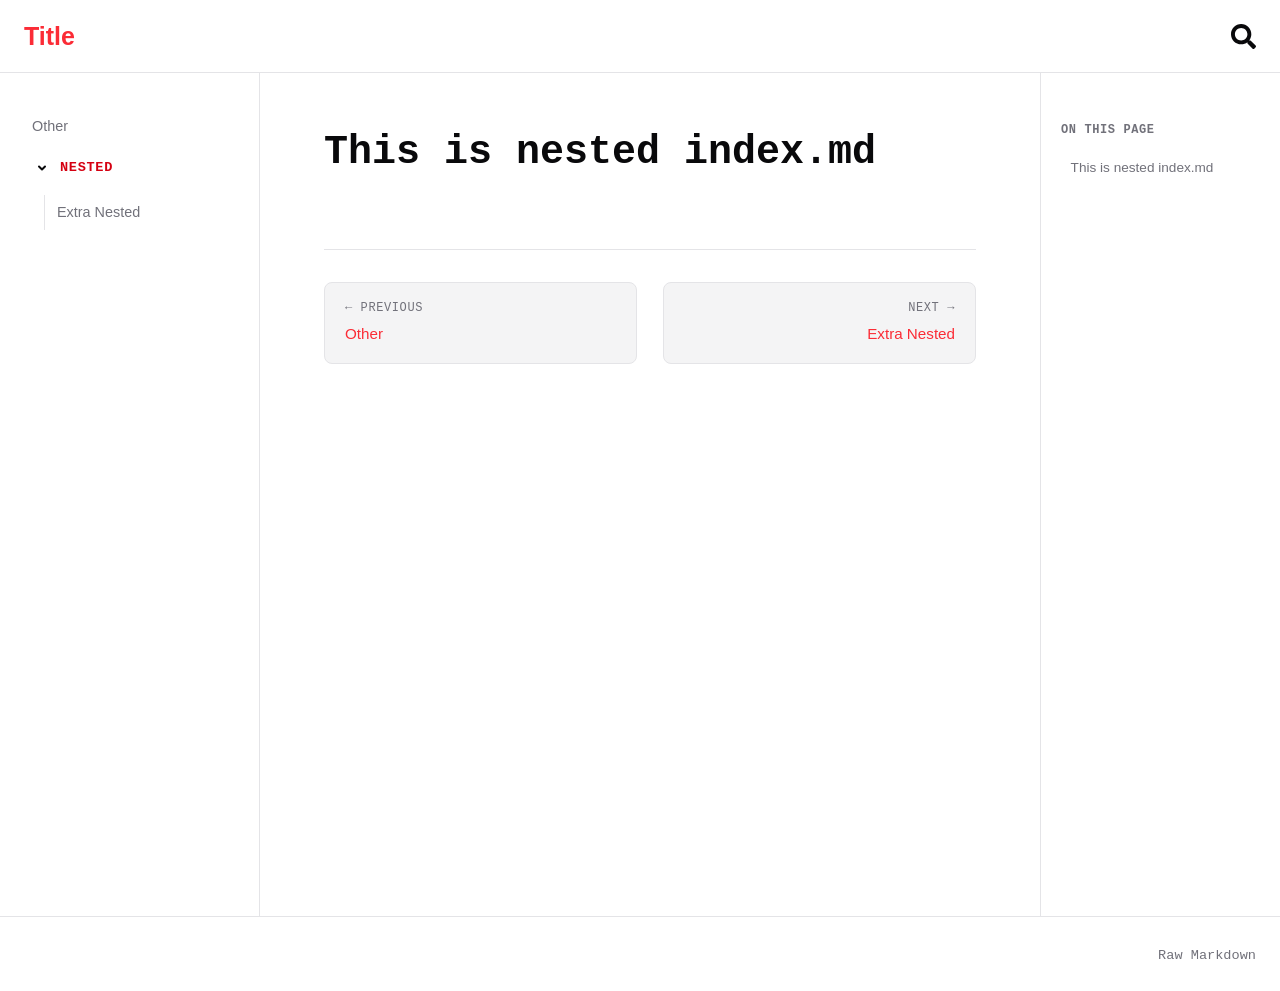
==== docs/html/nested/index.html @ 93a07d7f "feat: enhance search index, add collapsible sidebars, and update UI icons - Add `serde` and `serde_j" ====
<!doctype html><html data-background-theme=standard data-radius-theme=standard data-theme=crimson lang=en><meta charset=UTF-8><meta content="width=device-width,initial-scale=1.0" name=viewport><title>Nested</title><meta content="Part of documentation about index" name=description><link href=./icon.svg rel=icon type=image/x-icon><script>window.VAULT_SEARCH_INDEX=[{title:`index`,url:`index.html`,category:null,headers:[`Heading Level 1`,`Heading Level 2`,`Heading Level 3`,`Heading Level 4`,`Heading Level 5`,`Heading Level 6`,`Typography & Inline Styles`,`Blockquotes`,`Lists`,`Unordered List`,`Ordered List`,`Task List (GFM)`,`Code Blocks`,`Syntax Highlighting (Rust)`,`Syntax Highlighting (JavaScript)`,`Indented Code Block`,`Tables`,`Links & Media`,`Extended Elements`,`Footnotes`,`Collapsible Section (HTML)`]},{title:`other`,url:`other.html`,category:null,headers:[`Other file`]},{title:`index`,url:`nested/index.html`,category:`Nested`,headers:[`This is nested index.md`]},{title:`extra nested`,url:`nested/extra-nested.html`,category:`Nested`,headers:[`This is extra nested file`]}];</script><style>:root{--background:#fff;--foreground:#09090b;--muted:#71717a;--border:#e4e4e7;--card-bg:#f4f4f5;--accent:#e4e4e7;--hover-bg:#0000000a;--shadow-dropdown:0 10px 25px #00000014;--shadow-sidebar:4px 0 25px #00000014;--font-sans:-apple-system, BlinkMacSystemFont, "Segoe UI", Roboto, Helvetica, Arial, sans-serif;--font-code:"JetBrains Mono", monospace}@media (prefers-color-scheme:dark){:root{--background:#0a0a0a;--foreground:#f4f4f5;--muted:#a1a1aa;--border:#27272a;--card-bg:#121215;--accent:#27272a;--hover-bg:#ffffff0d;--shadow-dropdown:0 10px 25px #000000b3;--shadow-sidebar:4px 0 25px #000000b3}}*{box-sizing:border-box;scroll-behavior:smooth}body{background-color:var(--background);min-height:100vh;color:var(--foreground);font-family:var(--font-sans);grid-template:"header header header""sidebar content toc"1fr"footer footer footer"/260px minmax(0,1fr) 240px;margin:0;padding:0;line-height:1.6;display:grid}h1,h2,h3,h4{font-family:var(--font-code);color:var(--foreground);scroll-margin-top:2rem;font-weight:600}h1{margin-top:0;font-size:2.5rem}h2{border-bottom:1px solid var(--border);margin-top:2.5rem;padding-bottom:.5rem;font-size:1.75rem}p{opacity:.9;font-size:1.05rem}a{color:var(--foreground);text-decoration:underline;text-decoration-color:var(--border);text-underline-offset:4px;transition:color .2s,text-decoration-color .2s}main a{color:var(--main);text-decoration:underline}a:hover{color:var(--main-alt);text-decoration-color:var(--main-alt)}pre,code{font-family:var(--font-code)}p code,li code,td code,blockquote code{background-color:var(--card-bg);border:1px solid var(--border);border-radius:var(--radius-sm);color:var(--main-alt);padding:.15rem .4rem;font-size:.85em}pre{background-color:var(--card-bg);border:1px solid var(--border);border-radius:var(--radius-lg);margin:2rem 0;padding:1.5rem;position:relative;overflow-x:auto}pre code{color:var(--foreground);background-color:#0000;border:none;padding:0;font-size:.875rem}table{border-collapse:collapse;border:1px solid var(--border);border-radius:var(--radius-md);width:100%;margin:2rem 0;font-size:.95rem;overflow:hidden}th{background-color:var(--accent);color:var(--foreground);text-align:left;border-bottom:1px solid var(--border);padding:10px 14px;font-weight:600}td{border-bottom:1px solid var(--border);color:var(--foreground);opacity:.9;padding:10px 14px}tr:last-child td{border-bottom:none}:root{--background:#fff;--card-bg:#f4f4f5;--border:#e4e4e7;--accent:#e4e4e7}@media (prefers-color-scheme:dark){:root{--background:#121212;--card-bg:#1e1e1e;--border:#2c2c2c;--accent:#2c2c2c}}[data-background-theme=standard]{--background:#fff;--card-bg:#f4f4f5;--border:#e4e4e7;--accent:#e4e4e7}@media (prefers-color-scheme:dark){[data-background-theme=standard]{--background:#121212;--card-bg:#1e1e1e;--border:#2c2c2c;--accent:#2c2c2c}}[data-background-theme=comfy]{--background:#f4f4f5;--card-bg:#fff;--border:#e4e4e7;--accent:#e4e4e7}@media (prefers-color-scheme:dark){[data-background-theme=comfy]{--background:#18181b;--card-bg:#27272a;--border:#3f3f46;--accent:#3f3f46}}[data-background-theme=deep-black]{--background:#fff;--card-bg:#fff;--border:#d4d4d8;--accent:#d4d4d8}@media (prefers-color-scheme:dark){[data-background-theme=deep-black]{--background:#000;--card-bg:#0d0d0d;--border:#222;--accent:#222}}[data-background-theme=zen]{--background:#faf9f6;--card-bg:#fff;--border:#e8e6e1;--accent:#e8e6e1}@media (prefers-color-scheme:dark){[data-background-theme=zen]{--background:#242424;--card-bg:#303030;--border:#444;--accent:#444}}[data-background-theme=stone]{--background:#fafaf9;--card-bg:#fff;--border:#e7e5e4;--accent:#e7e5e4}@media (prefers-color-scheme:dark){[data-background-theme=stone]{--background:#1c1917;--card-bg:#292524;--border:#44403c;--accent:#44403c}}[data-background-theme=mauve]{--background:#fbf9fa;--card-bg:#fff;--border:#f0e6ee;--accent:#f0e6ee}@media (prefers-color-scheme:dark){[data-background-theme=mauve]{--background:#1d161e;--card-bg:#291f2b;--border:#3d2c40;--accent:#3d2c40}}[data-background-theme=olive]{--background:#fafaf8;--card-bg:#fff;--border:#eaeae2;--accent:#eaeae2}@media (prefers-color-scheme:dark){[data-background-theme=olive]{--background:#1d1d16;--card-bg:#2a2a20;--border:#3f3f31;--accent:#3f3f31}}[data-background-theme=mist]{--background:#f8fafc;--card-bg:#fff;--border:#e2e8f0;--accent:#e2e8f0}@media (prefers-color-scheme:dark){[data-background-theme=mist]{--background:#161b1d;--card-bg:#1e2427;--border:#2b3539;--accent:#2b3539}}[data-background-theme=taupe]{--background:#faf9f8;--card-bg:#fff;--border:#ede7e3;--accent:#ede7e3}@media (prefers-color-scheme:dark){[data-background-theme=taupe]{--background:#1d1816;--card-bg:#2a2220;--border:#3f3531;--accent:#3f3531}}.back-link{border-bottom:1px solid var(--border);background-color:var(--background);z-index:100;grid-area:header;align-items:center;gap:1rem;padding:1rem 1.5rem;display:flex;position:sticky;top:0}.nav-bar{justify-content:space-between;display:flex}.home-btn{color:var(--main);font-size:25px;font-weight:700;text-decoration:none;transition:color .25s,transform .45s}.home-btn:hover{color:var(--main-alt)}.menu-toggle{cursor:pointer;background:0 0;border:none;flex-direction:column;justify-content:space-around;width:30px;height:25px;padding:0;display:none}.menu-toggle .icon-line{background-color:var(--foreground);border-radius:var(--radius-xs);width:100%;height:3px;transition:all .3s ease-in-out}.menu-toggle.open .icon-line:first-child{background-color:var(--main-alt);transform:translateY(8.5px)rotate(45deg)}.menu-toggle.open .icon-line:nth-child(2){opacity:0}.menu-toggle.open .icon-line:nth-child(3){background-color:var(--main-alt);transform:translateY(-8.5px)rotate(-45deg)}.search-btn{color:var(--foreground);cursor:pointer;background-color:#0000;border:none;justify-content:center;align-items:center;padding:0;font-size:25px;transition:color .3s;display:flex}.search-btn:hover{color:var(--main-alt)}.search-box{z-index:50;flex-direction:column;gap:.75rem;width:100%;max-width:600px;padding:0 1.5rem;display:none;position:absolute;top:15vh;left:50%;transform:translate(-50%)}.search-box.active{display:flex}.search-box input{background-color:var(--card-bg);width:100%;color:var(--foreground);border:1px solid var(--border);border-radius:var(--radius-lg);font-size:1.25rem;font-family:var(--font-code);outline:none;padding:.85rem 1.25rem;transition:border-color .2s,box-shadow .2s}.search-box input:focus{border-color:var(--main);box-shadow:0 0 0 2px rgba(var(--main), .15)}.search-suggestions{background-color:var(--card-bg);border:1px solid var(--border);border-radius:var(--radius-lg);box-shadow:var(--shadow-dropdown);flex-direction:column;gap:.25rem;padding:.5rem;display:flex}.search-suggestions button{color:var(--muted);text-align:left;border-radius:var(--radius-sm);cursor:pointer;font-family:var(--font-code);background:0 0;border:none;padding:.6rem .75rem;font-size:.9rem;transition:color .2s,background-color .2s}.search-suggestions button:hover{background-color:var(--hover-bg);color:var(--foreground)}.search-suggestions button.suggestion-item{text-transform:capitalize;justify-content:space-between;align-items:center;width:100%;display:flex}.search-suggestions button.suggestion-item.selected{background-color:var(--active-bg);color:var(--main-alt)}body.sidebar-locked .search-btn,body.sidebar-locked .search-box{pointer-events:none;opacity:.4;user-select:none}.sidebar{border-right:1px solid var(--border);background-color:var(--background);grid-area:sidebar;height:calc(100vh - 57px);padding:2rem 1.25rem;font-size:.9rem;position:sticky;top:57px;overflow-y:auto}.sidebar-section{margin-bottom:2rem}.sidebar-title{font-family:var(--font-code);text-transform:uppercase;letter-spacing:.05em;color:var(--foreground);justify-content:space-between;align-items:center;gap:.5rem;margin-bottom:.5rem;padding:.25rem .75rem;font-size:.85rem;font-weight:700;display:flex;& button{color:var(--foreground);cursor:pointer;border-radius:var(--radius-sm,4px);background-color:#0000;border:none;flex-shrink:0;justify-content:center;align-items:center;padding:.25rem;transition:color .2s,background-color .2s;display:inline-flex;&:hover{color:var(--main);background-color:var(--hover-bg)}}}a.sidebar-title-link,.sidebar-title-text{color:var(--foreground);flex-grow:1;align-items:center;gap:.4rem;padding:.25rem 0;text-decoration:none;transition:color .2s;display:flex}a.sidebar-title-link:after{opacity:.4;font-size:1rem;transition:transform .2s,opacity .2s,color .2s}a.sidebar-title-link:hover,a.sidebar-title-link:hover~button{color:var(--main)}a.sidebar-title-link.active,a.sidebar-title-link.active~button{color:var(--main-alt);cursor:default}a.sidebar-title-link:not(.active):hover:before{opacity:1;color:var(--main);transform:translate(2px)}.sidebar-list{text-transform:capitalize;margin:0;padding:0;list-style:none}.sidebar-section .sidebar-list{margin-left:1.5rem;& a:not(.active){border-left:1px solid var(--border);border-radius:0}}.sidebar-item{margin:.25rem 0}.sidebar-link{border-radius:var(--radius-sm);color:var(--muted);padding:.4rem .75rem;text-decoration:none;transition:color .2s,background-color .2s;display:block}.sidebar-link:hover{color:var(--foreground);background-color:var(--hover-bg)}.sidebar-link.active{cursor:default;color:var(--foreground);background-color:var(--active-bg);border-left:2px solid var(--main);padding-left:calc(.75rem - 2px);font-weight:500}.doc-content{grid-area:content;width:100%;max-width:900px;margin:0 auto;padding:3rem 4rem}.toc-sidebar{border-left:1px solid var(--border);grid-area:toc;height:calc(100vh - 57px);padding:3rem 1.25rem;font-size:.85rem;position:sticky;top:57px;overflow-y:auto}.toc-sidebar div:first-child{font-family:var(--font-code);text-transform:uppercase;letter-spacing:.05em;color:var(--muted);margin-bottom:.75rem;font-size:.75rem;font-weight:600}.toc-list{flex-direction:column;gap:.2rem;margin:0;padding:0;list-style:none;display:flex}.toc-link{color:var(--muted);border-radius:var(--radius-sm);padding:.3rem .6rem;font-size:.85rem;text-decoration:none;transition:color .2s,background-color .2s;display:block}.toc-link:hover{color:var(--foreground);background-color:var(--hover-bg)}.toc-item-h3{border-left:1px solid var(--border);margin-left:.75rem;padding-left:.4rem}.toc-item-h4{border-left:1px solid var(--border);margin-left:1.5rem;padding-left:.4rem}.pagination-nav{border-top:1px solid var(--border);justify-content:space-between;gap:1rem;margin-top:4rem;padding-top:2rem;display:flex}.pagination-btn{background-color:var(--card-bg);border:1px solid var(--border);border-radius:var(--radius-lg);color:var(--foreground);flex-direction:column;flex:1;gap:.25rem;max-width:48%;padding:1rem 1.25rem;text-decoration:none;transition:border-color .2s,transform .2s;display:flex}.pagination-btn:only-child{max-width:100%}.pagination-btn:hover{border-color:var(--main);color:var(--foreground)}.pagination-btn.next{text-align:right;align-items:flex-end}.pagination-label{font-family:var(--font-code);text-transform:uppercase;letter-spacing:.05em;color:var(--muted);font-size:.75rem}.pagination-title{color:var(--main);text-transform:capitalize;font-size:.95rem;font-weight:500}.raw-md{z-index:50;text-align:right;border-top:1px solid var(--border);grid-area:footer;padding:1.5rem}.raw-md a{font-family:var(--font-code);color:var(--muted);font-size:.85rem;text-decoration:none;transition:color .2s}.raw-md a:hover{color:var(--foreground)}@media (width<=1200px){body{grid-template-columns:260px minmax(0,1fr);grid-template-areas:"header header""sidebar content""footer footer"}.toc-sidebar{display:none}.doc-content{padding:3rem 2rem}}@media (width<=768px){body{grid-template-columns:1fr;grid-template-areas:"header""content""footer"}.menu-toggle{display:flex}.sidebar-backdrop{backdrop-filter:blur(2px);z-index:150;opacity:0;visibility:hidden;background-color:#0009;width:100vw;height:calc(100vh - 57px);transition:opacity .3s,visibility .3s;position:fixed;top:57px;left:0}body.sidebar-open .sidebar-backdrop{opacity:1;visibility:visible}.sidebar{z-index:200;background-color:var(--background);width:260px;height:calc(100vh - 57px);box-shadow:var(--shadow-sidebar);transition:transform .3s cubic-bezier(.16,1,.3,1);display:block;position:fixed;top:57px;left:0;transform:translate(-100%)}body.sidebar-open .sidebar{transform:translate(0)}.doc-content{padding:1.5rem}}.sidebar-section.collapsed .sidebar-list{display:none}.sidebar-section.collapsed .sidebar-toggle svg{transform:rotate(-90deg)}.sidebar-toggle svg{transition:transform .2s}:root,[data-radius-theme=standard]{--radius-lg:8px;--radius-md:6px;--radius-sm:4px;--radius-xs:2px}[data-radius-theme=brutalist]{--radius-lg:0px;--radius-md:0px;--radius-sm:0px;--radius-xs:0px}[data-radius-theme=rounded]{--radius-lg:16px;--radius-md:12px;--radius-sm:8px;--radius-xs:4px}:root,[data-theme=crimson]{--main:oklch(63.7% .237 25.331);--main-alt:oklch(53.7% .237 25.331);--active-bg:oklch(63.7% .237 25.331/.1)}@media (prefers-color-scheme:dark){:root,[data-theme=crimson]{--main:oklch(69.7% .237 25.331);--main-alt:oklch(79.7% .237 25.331);--active-bg:oklch(69.7% .237 25.331/.18)}}[data-theme=orange-red]{--main:oklch(64.6% .222 41.116);--main-alt:oklch(54.6% .222 41.116);--active-bg:oklch(64.6% .222 41.116/.1)}@media (prefers-color-scheme:dark){[data-theme=orange-red]{--main:oklch(70.6% .222 41.116);--main-alt:oklch(80.6% .222 41.116);--active-bg:oklch(70.6% .222 41.116/.18)}}[data-theme=orange]{--main:oklch(66.6% .179 58.318);--main-alt:oklch(56.6% .179 58.318);--active-bg:oklch(66.6% .179 58.318/.1)}@media (prefers-color-scheme:dark){[data-theme=orange]{--main:oklch(72.6% .179 58.318);--main-alt:oklch(82.6% .179 58.318);--active-bg:oklch(72.6% .179 58.318/.18)}}[data-theme=yellow]{--main:oklch(68.1% .162 75.834);--main-alt:oklch(58.1% .162 75.834);--active-bg:oklch(68.1% .162 75.834/.1)}@media (prefers-color-scheme:dark){[data-theme=yellow]{--main:oklch(74.1% .162 75.834);--main-alt:oklch(84.1% .162 75.834);--active-bg:oklch(74.1% .162 75.834/.18)}}[data-theme=green]{--main:oklch(64.8% .2 131.684);--main-alt:oklch(54.8% .2 131.684);--active-bg:oklch(64.8% .2 131.684/.1)}@media (prefers-color-scheme:dark){[data-theme=green]{--main:oklch(70.8% .2 131.684);--main-alt:oklch(80.8% .2 131.684);--active-bg:oklch(70.8% .2 131.684/.18)}}[data-theme=emerald]{--main:oklch(62.7% .194 149.214);--main-alt:oklch(52.7% .194 149.214);--active-bg:oklch(62.7% .194 149.214/.1)}@media (prefers-color-scheme:dark){[data-theme=emerald]{--main:oklch(68.7% .194 149.214);--main-alt:oklch(78.7% .194 149.214);--active-bg:oklch(68.7% .194 149.214/.18)}}[data-theme=teal]{--main:oklch(59.6% .145 163.225);--main-alt:oklch(49.6% .145 163.225);--active-bg:oklch(59.6% .145 163.225/.1)}@media (prefers-color-scheme:dark){[data-theme=teal]{--main:oklch(65.6% .145 163.225);--main-alt:oklch(75.6% .145 163.225);--active-bg:oklch(65.6% .145 163.225/.18)}}[data-theme=cyan]{--main:oklch(60% .118 184.704);--main-alt:oklch(50% .118 184.704);--active-bg:oklch(60% .118 184.704/.1)}@media (prefers-color-scheme:dark){[data-theme=cyan]{--main:oklch(66% .118 184.704);--main-alt:oklch(76% .118 184.704);--active-bg:oklch(66% .118 184.704/.18)}}[data-theme=blue]{--main:oklch(60.9% .126 221.723);--main-alt:oklch(50.9% .126 221.723);--active-bg:oklch(60.9% .126 221.723/.1)}@media (prefers-color-scheme:dark){[data-theme=blue]{--main:oklch(66.9% .126 221.723);--main-alt:oklch(76.9% .126 221.723);--active-bg:oklch(66.9% .126 221.723/.18)}}[data-theme=indigo]{--main:oklch(58.87% .2323 282.69);--main-alt:oklch(48.87% .2323 282.69);--active-bg:oklch(58.87% .2323 282.69/.1)}@media (prefers-color-scheme:dark){[data-theme=indigo]{--main:oklch(64.87% .2323 282.69);--main-alt:oklch(74.87% .2323 282.69);--active-bg:oklch(64.87% .2323 282.69/.18)}}[data-theme=purple]{--main:oklch(43.83% .2179 303.91);--main-alt:oklch(33.83% .2179 303.91);--active-bg:oklch(43.83% .2179 303.91/.1)}@media (prefers-color-scheme:dark){[data-theme=purple]{--main:oklch(49.83% .2179 303.91);--main-alt:oklch(59.83% .2179 303.91);--active-bg:oklch(49.83% .2179 303.91/.18)}}[data-theme=rose]{--main:oklch(58.6% .253 17.585);--main-alt:oklch(48.6% .253 17.585);--active-bg:oklch(58.6% .253 17.585/.1)}@media (prefers-color-scheme:dark){[data-theme=rose]{--main:oklch(64.6% .253 17.585);--main-alt:oklch(74.6% .253 17.585);--active-bg:oklch(64.6% .253 17.585/.18)}}[data-theme=silver]{--main:oklch(98.5% .002 247.839);--main-alt:oklch(88.5% .002 247.839);--active-bg:oklch(98.5% .002 247.839/.1)}@media (prefers-color-scheme:dark){[data-theme=silver]{--main:oklch(85% .002 247.839);--main-alt:oklch(95% .002 247.839);--active-bg:oklch(85% .002 247.839/.18)}}[data-theme=fuchsia]{--main:oklch(59.1% .293 322.896);--main-alt:oklch(49.1% .293 322.896);--active-bg:oklch(59.1% .293 322.896/.1)}@media (prefers-color-scheme:dark){[data-theme=fuchsia]{--main:oklch(65.1% .293 322.896);--main-alt:oklch(75.1% .293 322.896);--active-bg:oklch(65.1% .293 322.896/.18)}}[data-theme=pink]{--main:oklch(59.2% .249 .584);--main-alt:oklch(49.2% .249 .584);--active-bg:oklch(59.2% .249 .584/.1)}@media (prefers-color-scheme:dark){[data-theme=pink]{--main:oklch(65.2% .249 .584);--main-alt:oklch(75.2% .249 .584);--active-bg:oklch(65.2% .249 .584/.18)}}[data-theme=amber]{--main:oklch(62.5% .19 60.5);--main-alt:oklch(52.5% .19 60.5);--active-bg:oklch(62.5% .19 60.5/.1)}@media (prefers-color-scheme:dark){[data-theme=amber]{--main:oklch(69.5% .19 60.5);--main-alt:oklch(79.5% .19 60.5);--active-bg:oklch(69.5% .19 60.5/.18)}}[data-theme=lime]{--main:oklch(72% .21 128.5);--main-alt:oklch(62% .21 128.5);--active-bg:oklch(72% .21 128.5/.1)}@media (prefers-color-scheme:dark){[data-theme=lime]{--main:oklch(78% .21 128.5);--main-alt:oklch(86% .21 128.5);--active-bg:oklch(78% .21 128.5/.18)}}[data-theme=red]{--main:oklch(58% .25 24.5);--main-alt:oklch(48% .25 24.5);--active-bg:oklch(58% .25 24.5/.1)}@media (prefers-color-scheme:dark){[data-theme=red]{--main:oklch(64% .25 24.5);--main-alt:oklch(74% .25 24.5);--active-bg:oklch(64% .25 24.5/.18)}}[data-theme=sky]{--main:oklch(60% .15 235);--main-alt:oklch(50% .15 235);--active-bg:oklch(60% .15 235/.1)}@media (prefers-color-scheme:dark){[data-theme=sky]{--main:oklch(67% .15 235);--main-alt:oklch(77% .15 235);--active-bg:oklch(67% .15 235/.18)}}[data-theme=violet]{--main:oklch(52% .25 295);--main-alt:oklch(42% .25 295);--active-bg:oklch(52% .25 295/.1)}@media (prefers-color-scheme:dark){[data-theme=violet]{--main:oklch(59% .25 295);--main-alt:oklch(69% .25 295);--active-bg:oklch(59% .25 295/.18)}}</style><link onload="this.media='all'" href=../css/lazy__syntax-highlighting.css media=print rel=stylesheet><script>// 1. Code Block Copy Buttons
function initCodeBlocks(){document.querySelectorAll(`pre`).forEach(block=>{getComputedStyle(block).position===`static`&&(block.style.position=`relative`);let copyButton=document.createElement(`button`);copyButton.type=`button`;let copyIcon=`<svg fill="currentColor" aria-hidden="true" height="16" viewBox="0 0 16 16" version="1.1" width="16" data-view-component="true"><path d="M0 6.75C0 5.784.784 5 1.75 5h1.5a.75.75 0 0 1 0 1.5h-1.5a.25.25 0 0 0-.25.25v7.5c0 .138.112.25.25.25h7.5a.25.25 0 0 0 .25-.25v-1.5a.75.75 0 0 1 1.5 0v1.5A1.75 1.75 0 0 1 9.25 16h-7.5A1.75 1.75 0 0 1 0 14.25Z"></path><path d="M5 1.75C5 .784 5.784 0 6.75 0h7.5C15.216 0 16 .784 16 1.75v7.5A1.75 1.75 0 0 1 14.25 11h-7.5A1.75 1.75 0 0 1 5 9.25Zm1.75-.25a.25.25 0 0 0-.25.25v7.5c0 .138.112.25.25.25h7.5a.25.25 0 0 0 .25-.25v-7.5a.25.25 0 0 0-.25-.25Z"></path></svg>`,confirmIcon=`<svg fill="currentColor" aria-hidden="true" height="16" viewBox="0 0 16 16" version="1.1" width="16" data-view-component="true"><path d = "M13.78 4.22a.75.75 0 0 1 0 1.06l-7.25 7.25a.75.75 0 0 1-1.06 0L2.22 9.28a.751.751 0 0 1 .018-1.042.751.751 0 0 1 1.042-.018L6 10.94l6.72-6.72a.75.75 0 0 1 1.06 0Z" ></path></svg>`;copyButton.innerHTML=copyIcon,Object.assign(copyButton.style,{position:`absolute`,top:`8px`,right:`8px`,padding:`4px 8px`,fontSize:`12px`,fontFamily:`sans-serif`,background:`#2d2d2d`,color:`#ffffff`,border:`1px solid #444`,borderRadius:`var(--radius-sm)`,cursor:`pointer`,zIndex:`10`,transition:`background 0.2s ease`}),copyButton.addEventListener(`mouseenter`,()=>copyButton.style.background=`#444`),copyButton.addEventListener(`mouseleave`,()=>copyButton.style.background=`#2d2d2d`),copyButton.addEventListener(`click`,async()=>{let codeElement=block.querySelector(`code`),textToCopy=codeElement?codeElement.innerText:block.innerText;try{await navigator.clipboard.writeText(textToCopy),copyButton.innerHTML=`<svg fill="currentColor" aria-hidden="true" height="16" viewBox="0 0 16 16" version="1.1" width="16" data-view-component="true"><path d = "M13.78 4.22a.75.75 0 0 1 0 1.06l-7.25 7.25a.75.75 0 0 1-1.06 0L2.22 9.28a.751.751 0 0 1 .018-1.042.751.751 0 0 1 1.042-.018L6 10.94l6.72-6.72a.75.75 0 0 1 1.06 0Z" ></path></svg>`}catch(err){console.error(`Failed to copy text: `,err),copyButton.innerText=`Error`}finally{setTimeout(()=>copyButton.innerHTML=copyIcon,2e3)}}),block.appendChild(copyButton)})}
// 3. Active Link Highlighting
function initActiveLinks(){let currentSegments=window.location.pathname.toLowerCase().split(`/`).filter(Boolean);document.querySelectorAll(`.sidebar-link, .sidebar-title-link`).forEach(link=>{let href=link.getAttribute(`href`);if(!href)return;
// Use a temporary anchor to safely resolve relative paths (like ../)
let parser=document.createElement(`a`);parser.href=href;let linkSegments=parser.pathname.toLowerCase().split(`/`).filter(Boolean);if(currentSegments.length>0&&linkSegments.length>0){
// Compare the last 2 segments (e.g., folder name + filename) to distinguish
// between nested/test.html and nested-two/test.html uniquely
let currentTail=currentSegments.slice(-2).join(`/`),linkTail=linkSegments.slice(-2).join(`/`);(currentSegments.join(`/`)===linkSegments.join(`/`)||currentTail===linkTail&&currentTail!==``)&&link.classList.add(`active`)}link.addEventListener(`click`,e=>{
// Prevent default ONLY if it's active and not an internal anchor jump
link.classList.contains(`active`)&&!link.hash&&e.preventDefault()})})}
// 4. Search Functionality & Indexing
function initSearch(){let searchBtn=document.querySelector(`.search-btn`),searchBox=document.querySelector(`.search-box`),searchInput=document.getElementById(`search`),suggestionsContainer=document.querySelector(`.search-suggestions`);if(!searchBtn||!searchBox||!searchInput||!suggestionsContainer)return;let currentMatches=[],selectedIndex=0,searchIndex=[],pageIcon=`<svg width="16" height="16" viewBox="0 0 20 20" style="flex-shrink: 0;"><path d="M17 6v12c0 .52-.2 1-1 1H4c-.7 0-1-.33-1-1V2c0-.55.42-1 1-1h8l5 5zM14 8h-3.13c-.51 0-.87-.34-.87-.87V4" stroke="currentColor" fill="none" fill-rule="evenodd" stroke-linejoin="round"></path></svg>`,headerIcon=`<svg stroke="currentColor" fill="currentColor" stroke-width="0" viewBox="0 0 24 24" height="16" width="16" xmlns="http://www.w3.org/2000/svg"><g id="Hashtag"><path d="M20.435,15.506H16.2l.61-7h3.63a.5.5,0,0,0,.5-.5.5.5,0,0,0-.5-.5H16.9l.34-3.87a.509.509,0,0,0-.46-.54.5.5,0,0,0-.54.46l-.35,3.95H8.9l.34-3.87a.509.509,0,0,0-.46-.54.491.491,0,0,0-.54.46l-.35,3.95H3.565a.5.5,0,0,0-.5.5.5.5,0,0,0,.5.5h4.24l-.62,7H3.565a.5.5,0,0,0-.5.5.5.5,0,0,0,.5.5h3.54l-.34,3.86a.508.508,0,0,0,.45.54h.05a.516.516,0,0,0,.5-.46l.34-3.94h7l-.34,3.86a.508.508,0,0,0,.45.54h.05a.516.516,0,0,0,.5-.46l.34-3.94h4.33a.5.5,0,0,0,.5-.5A.5.5,0,0,0,20.435,15.506Zm-5.25,0H8.2l.61-7h7Z"></path></g></svg>`,normalizePath=path=>path.replace(/\/index\.html$/,`/`).replace(/\/$/,``),currentPath=normalizePath(window.location.pathname),isCurrentPage=href=>{try{return normalizePath(new URL(href,window.location.href).pathname)===currentPath}catch{return!1}},sampleLink=document.querySelector(`.sidebar-link, .sidebar-title-link`),sampleHref=sampleLink?sampleLink.getAttribute(`href`):``,prefixMatch=sampleHref?sampleHref.match(/^(?:\.\.\/)+/):null,prefix=prefixMatch?prefixMatch[0]:``;
// Ingest global Vault search index injected via Rust script
Array.isArray(window.VAULT_SEARCH_INDEX)?window.VAULT_SEARCH_INDEX.forEach(item=>{let fullUrl=`${prefix}${item.url}`,category=item.category||`Page`,title=item.title;
// Add Section/Heading Entries
(item.title.toLowerCase()===`index`||item.url===`index.html`||item.url.endsWith(`/index.html`))&&(title=item.category?item.category:`Homepage`),isCurrentPage(fullUrl)||searchIndex.push({title,searchableText:`${title} ${category}`.toLowerCase(),href:fullUrl,type:category,isHeader:!1}),Array.isArray(item.headers)&&item.headers.forEach(header=>{
// Lowercase, replace non-word chars with hyphens, and trim leading/trailing hyphens
let id=header.toLowerCase().replace(/&amp;/g,`amp`).replace(/&/g,`amp`).replace(/[^\w]+/g,`-`).replace(/^-+|-+$/g,``);id&&searchIndex.push({title:header,searchableText:`${header} ${title} ${category}`.toLowerCase(),href:`${fullUrl}#${id}`,type:`${title} > Section`,isHeader:!0})})}):document.querySelectorAll(`.sidebar-link`).forEach(link=>{let href=link.getAttribute(`href`);if(href&&!isCurrentPage(href)){let title=link.textContent.trim();searchIndex.push({title,searchableText:title.toLowerCase(),href,type:`Page`,isHeader:!1})}});let closeSearch=()=>{searchBox.classList.remove(`active`),searchInput.value=``,suggestionsContainer.innerHTML=``,currentMatches=[],selectedIndex=0},updateHighlight=()=>{suggestionsContainer.querySelectorAll(`.suggestion-item`).forEach((btn,index)=>{btn.classList.toggle(`selected`,index===selectedIndex)})},updateSuggestions=query=>{suggestionsContainer.innerHTML=``;let trimmedQuery=query.trim().toLowerCase();if(currentMatches=trimmedQuery?searchIndex.map(item=>{let titleLower=item.title.toLowerCase(),score=0;return titleLower===trimmedQuery?score=100:titleLower.startsWith(trimmedQuery)?score=75:titleLower.includes(trimmedQuery)?score=50:item.searchableText.includes(trimmedQuery)&&(score=25),{...item,score}}).filter(item=>item.score>0).sort((a,b)=>b.score-a.score).slice(0,6):searchIndex.slice(0,8),currentMatches.length===0){suggestionsContainer.innerHTML=`<div style="padding: 0.6rem 0.75rem; color: var(--muted); font-size: 0.9rem; font-family: var(--font-code);">No results found</div>`,selectedIndex=-1;return}selectedIndex=0,currentMatches.forEach((match,index)=>{let btn=document.createElement(`button`);btn.type=`button`,btn.className=`suggestion-item ${index===0?`selected`:``}`,btn.innerHTML=`
                <span style="display: inline-flex; align-items: center; gap: 0.5rem; overflow: hidden; text-overflow: ellipsis; white-space: nowrap;">
                    ${match.isHeader?`<svg stroke="currentColor" fill="currentColor" stroke-width="0" viewBox="0 0 24 24" height="16" width="16" xmlns="http://www.w3.org/2000/svg"><g id="Hashtag"><path d="M20.435,15.506H16.2l.61-7h3.63a.5.5,0,0,0,.5-.5.5.5,0,0,0-.5-.5H16.9l.34-3.87a.509.509,0,0,0-.46-.54.5.5,0,0,0-.54.46l-.35,3.95H8.9l.34-3.87a.509.509,0,0,0-.46-.54.491.491,0,0,0-.54.46l-.35,3.95H3.565a.5.5,0,0,0-.5.5.5.5,0,0,0,.5.5h4.24l-.62,7H3.565a.5.5,0,0,0-.5.5.5.5,0,0,0,.5.5h3.54l-.34,3.86a.508.508,0,0,0,.45.54h.05a.516.516,0,0,0,.5-.46l.34-3.94h7l-.34,3.86a.508.508,0,0,0,.45.54h.05a.516.516,0,0,0,.5-.46l.34-3.94h4.33a.5.5,0,0,0,.5-.5A.5.5,0,0,0,20.435,15.506Zm-5.25,0H8.2l.61-7h7Z"></path></g></svg>`:`<svg width="16" height="16" viewBox="0 0 20 20" style="flex-shrink: 0;"><path d="M17 6v12c0 .52-.2 1-1 1H4c-.7 0-1-.33-1-1V2c0-.55.42-1 1-1h8l5 5zM14 8h-3.13c-.51 0-.87-.34-.87-.87V4" stroke="currentColor" fill="none" fill-rule="evenodd" stroke-linejoin="round"></path></svg>`}
                    <span>${match.title}</span>
                </span>
                <small style="opacity: 0.4; font-size: 0.75rem; font-family: var(--font-code); margin-left: 0.5rem; flex-shrink: 0;">${match.type}</small>
            `,btn.addEventListener(`click`,()=>{window.location.href=match.href,closeSearch()}),suggestionsContainer.appendChild(btn)})};searchInput.addEventListener(`input`,e=>updateSuggestions(e.target.value)),searchInput.addEventListener(`keydown`,e=>{currentMatches.length!==0&&(e.key===`ArrowDown`?(e.preventDefault(),selectedIndex=(selectedIndex+1)%currentMatches.length,updateHighlight()):e.key===`ArrowUp`?(e.preventDefault(),selectedIndex=(selectedIndex-1+currentMatches.length)%currentMatches.length,updateHighlight()):e.key===`Enter`&&(e.preventDefault(),selectedIndex>=0&&currentMatches[selectedIndex]&&(window.location.href=currentMatches[selectedIndex].href,closeSearch())))}),document.addEventListener(`keydown`,e=>{document.body.classList.contains(`sidebar-locked`)||((e.ctrlKey||e.metaKey)&&e.key.toLowerCase()===`k`||e.key===`/`&&document.activeElement.tagName!==`INPUT`&&document.activeElement.tagName!==`TEXTAREA`?(e.preventDefault(),searchBox.classList.add(`active`),searchInput.focus(),updateSuggestions(searchInput.value)):e.key===`Escape`&&closeSearch())}),searchBtn.addEventListener(`click`,e=>{e.stopPropagation(),!document.body.classList.contains(`sidebar-locked`)&&(searchBox.classList.contains(`active`)?closeSearch():(searchBox.classList.add(`active`),searchInput.focus(),updateSuggestions(searchInput.value)))}),searchBox.addEventListener(`click`,e=>e.stopPropagation()),document.addEventListener(`click`,closeSearch)}
// 2. Sidebar Toggle & State Management
function initSidebar(){let toggleBtn=document.getElementById(`sidebarToggle`),backdrop=document.getElementById(`sidebarBackdrop`),sidebar=document.querySelector(`.sidebar`),sidebarLinks=document.querySelectorAll(`.sidebar-link`),setSidebarOpen=isOpen=>{sidebar&&sidebar.classList.toggle(`active`,isOpen),backdrop&&backdrop.classList.toggle(`active`,isOpen),toggleBtn&&(toggleBtn.classList.toggle(`open`,isOpen),toggleBtn.setAttribute(`aria-expanded`,isOpen)),document.body.classList.toggle(`sidebar-open`,isOpen),document.body.classList.toggle(`sidebar-locked`,isOpen)};toggleBtn&&toggleBtn.addEventListener(`click`,e=>{e.stopPropagation(),setSidebarOpen(!document.body.classList.contains(`sidebar-open`))}),backdrop&&backdrop.addEventListener(`click`,()=>setSidebarOpen(!1)),sidebarLinks.forEach(link=>{link.addEventListener(`click`,()=>setSidebarOpen(!1))})}const initSidebarState=()=>{let normalizePath=path=>path.replace(/\/index\.html$/,`/`).replace(/\/$/,``),currentPath=normalizePath(window.location.pathname);document.querySelectorAll(`.sidebar-section`).forEach(section=>{let links=section.querySelectorAll(`a.sidebar-title-link, a.sidebar-link`),isSectionActive=!1;links.forEach(link=>{if(link.classList.contains(`active`))isSectionActive=!0;else try{normalizePath(new URL(link.getAttribute(`href`),window.location.href).pathname)===currentPath&&(isSectionActive=!0,link.classList.add(`active`))}catch{}}),isSectionActive?section.classList.remove(`collapsed`):section.classList.add(`collapsed`)})};document.readyState===`loading`?document.addEventListener(`DOMContentLoaded`,initSidebarState):initSidebarState(),document.addEventListener(`click`,e=>{let toggleBtn=e.target.closest(`.sidebar-toggle`);if(!toggleBtn)return;let section=toggleBtn.closest(`.sidebar-section`);section&&section.classList.toggle(`collapsed`)});</script><script defer src=../js/lazy__main.js></script><body class="jetbrains-mono background foreground"><div class="back-link nav-bar"><button aria-label="Toggle Sidebar" class=menu-toggle id=sidebarToggle type=button><span class=icon-line></span> <span class=icon-line></span> <span class=icon-line></span></button><a aria-label=Home class=home-btn href=../index.html>Title</a><button aria-label=Search class=search-btn><svg viewbox="0 0 512 512" fill=currentColor height=1em stroke=currentColor stroke-width=0 width=1em xmlns=http://www.w3.org/2000/svg><path d="M505 442.7L405.3 343c-4.5-4.5-10.6-7-17-7H372c27.6-35.3 44-79.7 44-128C416 93.1 322.9 0 208 0S0 93.1 0 208s93.1 208 208 208c48.3 0 92.7-16.4 128-44v16.3c0 6.4 2.5 12.5 7 17l99.7 99.7c9.4 9.4 24.6 9.4 33.9 0l28.3-28.3c9.4-9.4 9.4-24.6.1-34zM208 336c-70.7 0-128-57.2-128-128 0-70.7 57.2-128 128-128 70.7 0 128 57.2 128 128 0 70.7-57.2 128-128 128z"></path></svg></button><div class=search-box><input placeholder="Search documentation..." autocomplete=off id=search name=search><div class=search-suggestions></div></div></div><div class=sidebar-backdrop id=sidebarBackdrop></div><aside class=sidebar><ul class=sidebar-list><li class=sidebar-item><a class=sidebar-link href=../other.html>other</a></ul><div class=sidebar-section><div class=sidebar-title><button aria-label="Toggle section" class=sidebar-toggle type=button><svg viewbox="0 0 12 12" fill=none height=12 stroke=currentColor stroke-linecap=round stroke-linejoin=round stroke-width=2 width=12><path d="m3 4.5 3 3 3-3"/></svg></button><a class=sidebar-title-link href=../nested/index.html>Nested</a></div><ul class=sidebar-list><li class=sidebar-item><a class=sidebar-link href=../nested/extra-nested.html>extra nested</a></ul></div></aside><main class=doc-content><div><h1 id=this-is-nested-index-md>This is nested index.md</h1></div><div class=pagination-nav><a class="pagination-btn prev" href=../other.html> <span class=pagination-label>← Previous</span> <span class=pagination-title>other</span> </a><a class="pagination-btn next" href=../nested/extra-nested.html> <span class=pagination-label>Next →</span> <span class=pagination-title>extra nested</span> </a></div></main><aside class=toc-sidebar><div class=toc-title>On this page</div><ul class=toc-list><li class=toc-item><a class=toc-link href=#this-is-nested-index-md>This is nested index.md</a></ul></aside><div class=raw-md><a aria-label="to md file" href=../../../docs/md/nested/index.md>Raw Markdown</a></div>
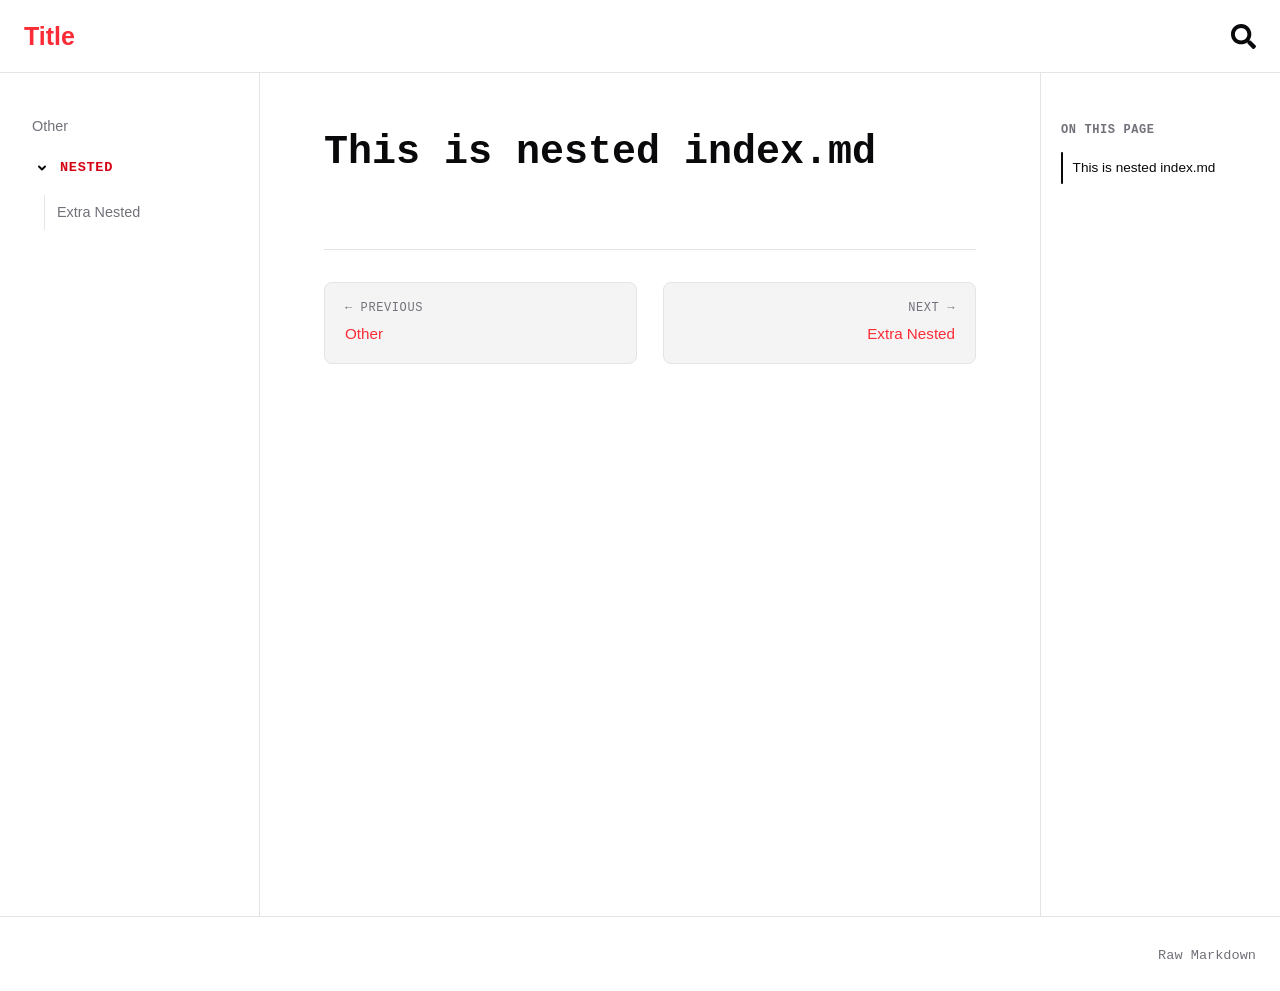
==== commit 45f2c6f6: "feat: enhance animations, responsive layouts, and interactive features     - Add transition effects " ====
--- a/docs/html/nested/index.html
+++ b/docs/html/nested/index.html
@@ -1,5 +1,5 @@
-<!doctype html><html data-background-theme=standard data-radius-theme=standard data-theme=crimson lang=en><meta charset=UTF-8><meta content="width=device-width,initial-scale=1.0" name=viewport><title>Nested</title><meta content="Part of documentation about index" name=description><link href=./icon.svg rel=icon type=image/x-icon><script>window.VAULT_SEARCH_INDEX=[{title:`index`,url:`index.html`,category:null,headers:[`Heading Level 1`,`Heading Level 2`,`Heading Level 3`,`Heading Level 4`,`Heading Level 5`,`Heading Level 6`,`Typography & Inline Styles`,`Blockquotes`,`Lists`,`Unordered List`,`Ordered List`,`Task List (GFM)`,`Code Blocks`,`Syntax Highlighting (Rust)`,`Syntax Highlighting (JavaScript)`,`Indented Code Block`,`Tables`,`Links & Media`,`Extended Elements`,`Footnotes`,`Collapsible Section (HTML)`]},{title:`other`,url:`other.html`,category:null,headers:[`Other file`]},{title:`index`,url:`nested/index.html`,category:`Nested`,headers:[`This is nested index.md`]},{title:`extra nested`,url:`nested/extra-nested.html`,category:`Nested`,headers:[`This is extra nested file`]}];</script><style>:root{--background:#fff;--foreground:#09090b;--muted:#71717a;--border:#e4e4e7;--card-bg:#f4f4f5;--accent:#e4e4e7;--hover-bg:#0000000a;--shadow-dropdown:0 10px 25px #00000014;--shadow-sidebar:4px 0 25px #00000014;--font-sans:-apple-system, BlinkMacSystemFont, "Segoe UI", Roboto, Helvetica, Arial, sans-serif;--font-code:"JetBrains Mono", monospace}@media (prefers-color-scheme:dark){:root{--background:#0a0a0a;--foreground:#f4f4f5;--muted:#a1a1aa;--border:#27272a;--card-bg:#121215;--accent:#27272a;--hover-bg:#ffffff0d;--shadow-dropdown:0 10px 25px #000000b3;--shadow-sidebar:4px 0 25px #000000b3}}*{box-sizing:border-box;scroll-behavior:smooth}body{background-color:var(--background);min-height:100vh;color:var(--foreground);font-family:var(--font-sans);grid-template:"header header header""sidebar content toc"1fr"footer footer footer"/260px minmax(0,1fr) 240px;margin:0;padding:0;line-height:1.6;display:grid}h1,h2,h3,h4{font-family:var(--font-code);color:var(--foreground);scroll-margin-top:2rem;font-weight:600}h1{margin-top:0;font-size:2.5rem}h2{border-bottom:1px solid var(--border);margin-top:2.5rem;padding-bottom:.5rem;font-size:1.75rem}p{opacity:.9;font-size:1.05rem}a{color:var(--foreground);text-decoration:underline;text-decoration-color:var(--border);text-underline-offset:4px;transition:color .2s,text-decoration-color .2s}main a{color:var(--main);text-decoration:underline}a:hover{color:var(--main-alt);text-decoration-color:var(--main-alt)}pre,code{font-family:var(--font-code)}p code,li code,td code,blockquote code{background-color:var(--card-bg);border:1px solid var(--border);border-radius:var(--radius-sm);color:var(--main-alt);padding:.15rem .4rem;font-size:.85em}pre{background-color:var(--card-bg);border:1px solid var(--border);border-radius:var(--radius-lg);margin:2rem 0;padding:1.5rem;position:relative;overflow-x:auto}pre code{color:var(--foreground);background-color:#0000;border:none;padding:0;font-size:.875rem}table{border-collapse:collapse;border:1px solid var(--border);border-radius:var(--radius-md);width:100%;margin:2rem 0;font-size:.95rem;overflow:hidden}th{background-color:var(--accent);color:var(--foreground);text-align:left;border-bottom:1px solid var(--border);padding:10px 14px;font-weight:600}td{border-bottom:1px solid var(--border);color:var(--foreground);opacity:.9;padding:10px 14px}tr:last-child td{border-bottom:none}:root{--background:#fff;--card-bg:#f4f4f5;--border:#e4e4e7;--accent:#e4e4e7}@media (prefers-color-scheme:dark){:root{--background:#121212;--card-bg:#1e1e1e;--border:#2c2c2c;--accent:#2c2c2c}}[data-background-theme=standard]{--background:#fff;--card-bg:#f4f4f5;--border:#e4e4e7;--accent:#e4e4e7}@media (prefers-color-scheme:dark){[data-background-theme=standard]{--background:#121212;--card-bg:#1e1e1e;--border:#2c2c2c;--accent:#2c2c2c}}[data-background-theme=comfy]{--background:#f4f4f5;--card-bg:#fff;--border:#e4e4e7;--accent:#e4e4e7}@media (prefers-color-scheme:dark){[data-background-theme=comfy]{--background:#18181b;--card-bg:#27272a;--border:#3f3f46;--accent:#3f3f46}}[data-background-theme=deep-black]{--background:#fff;--card-bg:#fff;--border:#d4d4d8;--accent:#d4d4d8}@media (prefers-color-scheme:dark){[data-background-theme=deep-black]{--background:#000;--card-bg:#0d0d0d;--border:#222;--accent:#222}}[data-background-theme=zen]{--background:#faf9f6;--card-bg:#fff;--border:#e8e6e1;--accent:#e8e6e1}@media (prefers-color-scheme:dark){[data-background-theme=zen]{--background:#242424;--card-bg:#303030;--border:#444;--accent:#444}}[data-background-theme=stone]{--background:#fafaf9;--card-bg:#fff;--border:#e7e5e4;--accent:#e7e5e4}@media (prefers-color-scheme:dark){[data-background-theme=stone]{--background:#1c1917;--card-bg:#292524;--border:#44403c;--accent:#44403c}}[data-background-theme=mauve]{--background:#fbf9fa;--card-bg:#fff;--border:#f0e6ee;--accent:#f0e6ee}@media (prefers-color-scheme:dark){[data-background-theme=mauve]{--background:#1d161e;--card-bg:#291f2b;--border:#3d2c40;--accent:#3d2c40}}[data-background-theme=olive]{--background:#fafaf8;--card-bg:#fff;--border:#eaeae2;--accent:#eaeae2}@media (prefers-color-scheme:dark){[data-background-theme=olive]{--background:#1d1d16;--card-bg:#2a2a20;--border:#3f3f31;--accent:#3f3f31}}[data-background-theme=mist]{--background:#f8fafc;--card-bg:#fff;--border:#e2e8f0;--accent:#e2e8f0}@media (prefers-color-scheme:dark){[data-background-theme=mist]{--background:#161b1d;--card-bg:#1e2427;--border:#2b3539;--accent:#2b3539}}[data-background-theme=taupe]{--background:#faf9f8;--card-bg:#fff;--border:#ede7e3;--accent:#ede7e3}@media (prefers-color-scheme:dark){[data-background-theme=taupe]{--background:#1d1816;--card-bg:#2a2220;--border:#3f3531;--accent:#3f3531}}.back-link{border-bottom:1px solid var(--border);background-color:var(--background);z-index:100;grid-area:header;align-items:center;gap:1rem;padding:1rem 1.5rem;display:flex;position:sticky;top:0}.nav-bar{justify-content:space-between;display:flex}.home-btn{color:var(--main);font-size:25px;font-weight:700;text-decoration:none;transition:color .25s,transform .45s}.home-btn:hover{color:var(--main-alt)}.menu-toggle{cursor:pointer;background:0 0;border:none;flex-direction:column;justify-content:space-around;width:30px;height:25px;padding:0;display:none}.menu-toggle .icon-line{background-color:var(--foreground);border-radius:var(--radius-xs);width:100%;height:3px;transition:all .3s ease-in-out}.menu-toggle.open .icon-line:first-child{background-color:var(--main-alt);transform:translateY(8.5px)rotate(45deg)}.menu-toggle.open .icon-line:nth-child(2){opacity:0}.menu-toggle.open .icon-line:nth-child(3){background-color:var(--main-alt);transform:translateY(-8.5px)rotate(-45deg)}.search-btn{color:var(--foreground);cursor:pointer;background-color:#0000;border:none;justify-content:center;align-items:center;padding:0;font-size:25px;transition:color .3s;display:flex}.search-btn:hover{color:var(--main-alt)}.search-box{z-index:50;flex-direction:column;gap:.75rem;width:100%;max-width:600px;padding:0 1.5rem;display:none;position:absolute;top:15vh;left:50%;transform:translate(-50%)}.search-box.active{display:flex}.search-box input{background-color:var(--card-bg);width:100%;color:var(--foreground);border:1px solid var(--border);border-radius:var(--radius-lg);font-size:1.25rem;font-family:var(--font-code);outline:none;padding:.85rem 1.25rem;transition:border-color .2s,box-shadow .2s}.search-box input:focus{border-color:var(--main);box-shadow:0 0 0 2px rgba(var(--main), .15)}.search-suggestions{background-color:var(--card-bg);border:1px solid var(--border);border-radius:var(--radius-lg);box-shadow:var(--shadow-dropdown);flex-direction:column;gap:.25rem;padding:.5rem;display:flex}.search-suggestions button{color:var(--muted);text-align:left;border-radius:var(--radius-sm);cursor:pointer;font-family:var(--font-code);background:0 0;border:none;padding:.6rem .75rem;font-size:.9rem;transition:color .2s,background-color .2s}.search-suggestions button:hover{background-color:var(--hover-bg);color:var(--foreground)}.search-suggestions button.suggestion-item{text-transform:capitalize;justify-content:space-between;align-items:center;width:100%;display:flex}.search-suggestions button.suggestion-item.selected{background-color:var(--active-bg);color:var(--main-alt)}body.sidebar-locked .search-btn,body.sidebar-locked .search-box{pointer-events:none;opacity:.4;user-select:none}.sidebar{border-right:1px solid var(--border);background-color:var(--background);grid-area:sidebar;height:calc(100vh - 57px);padding:2rem 1.25rem;font-size:.9rem;position:sticky;top:57px;overflow-y:auto}.sidebar-section{margin-bottom:2rem}.sidebar-title{font-family:var(--font-code);text-transform:uppercase;letter-spacing:.05em;color:var(--foreground);justify-content:space-between;align-items:center;gap:.5rem;margin-bottom:.5rem;padding:.25rem .75rem;font-size:.85rem;font-weight:700;display:flex;& button{color:var(--foreground);cursor:pointer;border-radius:var(--radius-sm,4px);background-color:#0000;border:none;flex-shrink:0;justify-content:center;align-items:center;padding:.25rem;transition:color .2s,background-color .2s;display:inline-flex;&:hover{color:var(--main);background-color:var(--hover-bg)}}}a.sidebar-title-link,.sidebar-title-text{color:var(--foreground);flex-grow:1;align-items:center;gap:.4rem;padding:.25rem 0;text-decoration:none;transition:color .2s;display:flex}a.sidebar-title-link:after{opacity:.4;font-size:1rem;transition:transform .2s,opacity .2s,color .2s}a.sidebar-title-link:hover,a.sidebar-title-link:hover~button{color:var(--main)}a.sidebar-title-link.active,a.sidebar-title-link.active~button{color:var(--main-alt);cursor:default}a.sidebar-title-link:not(.active):hover:before{opacity:1;color:var(--main);transform:translate(2px)}.sidebar-list{text-transform:capitalize;margin:0;padding:0;list-style:none}.sidebar-section .sidebar-list{margin-left:1.5rem;& a:not(.active){border-left:1px solid var(--border);border-radius:0}}.sidebar-item{margin:.25rem 0}.sidebar-link{border-radius:var(--radius-sm);color:var(--muted);padding:.4rem .75rem;text-decoration:none;transition:color .2s,background-color .2s;display:block}.sidebar-link:hover{color:var(--foreground);background-color:var(--hover-bg)}.sidebar-link.active{cursor:default;color:var(--foreground);background-color:var(--active-bg);border-left:2px solid var(--main);padding-left:calc(.75rem - 2px);font-weight:500}.doc-content{grid-area:content;width:100%;max-width:900px;margin:0 auto;padding:3rem 4rem}.toc-sidebar{border-left:1px solid var(--border);grid-area:toc;height:calc(100vh - 57px);padding:3rem 1.25rem;font-size:.85rem;position:sticky;top:57px;overflow-y:auto}.toc-sidebar div:first-child{font-family:var(--font-code);text-transform:uppercase;letter-spacing:.05em;color:var(--muted);margin-bottom:.75rem;font-size:.75rem;font-weight:600}.toc-list{flex-direction:column;gap:.2rem;margin:0;padding:0;list-style:none;display:flex}.toc-link{color:var(--muted);border-radius:var(--radius-sm);padding:.3rem .6rem;font-size:.85rem;text-decoration:none;transition:color .2s,background-color .2s;display:block}.toc-link:hover{color:var(--foreground);background-color:var(--hover-bg)}.toc-item-h3{border-left:1px solid var(--border);margin-left:.75rem;padding-left:.4rem}.toc-item-h4{border-left:1px solid var(--border);margin-left:1.5rem;padding-left:.4rem}.pagination-nav{border-top:1px solid var(--border);justify-content:space-between;gap:1rem;margin-top:4rem;padding-top:2rem;display:flex}.pagination-btn{background-color:var(--card-bg);border:1px solid var(--border);border-radius:var(--radius-lg);color:var(--foreground);flex-direction:column;flex:1;gap:.25rem;max-width:48%;padding:1rem 1.25rem;text-decoration:none;transition:border-color .2s,transform .2s;display:flex}.pagination-btn:only-child{max-width:100%}.pagination-btn:hover{border-color:var(--main);color:var(--foreground)}.pagination-btn.next{text-align:right;align-items:flex-end}.pagination-label{font-family:var(--font-code);text-transform:uppercase;letter-spacing:.05em;color:var(--muted);font-size:.75rem}.pagination-title{color:var(--main);text-transform:capitalize;font-size:.95rem;font-weight:500}.raw-md{z-index:50;text-align:right;border-top:1px solid var(--border);grid-area:footer;padding:1.5rem}.raw-md a{font-family:var(--font-code);color:var(--muted);font-size:.85rem;text-decoration:none;transition:color .2s}.raw-md a:hover{color:var(--foreground)}@media (width<=1200px){body{grid-template-columns:260px minmax(0,1fr);grid-template-areas:"header header""sidebar content""footer footer"}.toc-sidebar{display:none}.doc-content{padding:3rem 2rem}}@media (width<=768px){body{grid-template-columns:1fr;grid-template-areas:"header""content""footer"}.menu-toggle{display:flex}.sidebar-backdrop{backdrop-filter:blur(2px);z-index:150;opacity:0;visibility:hidden;background-color:#0009;width:100vw;height:calc(100vh - 57px);transition:opacity .3s,visibility .3s;position:fixed;top:57px;left:0}body.sidebar-open .sidebar-backdrop{opacity:1;visibility:visible}.sidebar{z-index:200;background-color:var(--background);width:260px;height:calc(100vh - 57px);box-shadow:var(--shadow-sidebar);transition:transform .3s cubic-bezier(.16,1,.3,1);display:block;position:fixed;top:57px;left:0;transform:translate(-100%)}body.sidebar-open .sidebar{transform:translate(0)}.doc-content{padding:1.5rem}}.sidebar-section.collapsed .sidebar-list{display:none}.sidebar-section.collapsed .sidebar-toggle svg{transform:rotate(-90deg)}.sidebar-toggle svg{transition:transform .2s}:root,[data-radius-theme=standard]{--radius-lg:8px;--radius-md:6px;--radius-sm:4px;--radius-xs:2px}[data-radius-theme=brutalist]{--radius-lg:0px;--radius-md:0px;--radius-sm:0px;--radius-xs:0px}[data-radius-theme=rounded]{--radius-lg:16px;--radius-md:12px;--radius-sm:8px;--radius-xs:4px}:root,[data-theme=crimson]{--main:oklch(63.7% .237 25.331);--main-alt:oklch(53.7% .237 25.331);--active-bg:oklch(63.7% .237 25.331/.1)}@media (prefers-color-scheme:dark){:root,[data-theme=crimson]{--main:oklch(69.7% .237 25.331);--main-alt:oklch(79.7% .237 25.331);--active-bg:oklch(69.7% .237 25.331/.18)}}[data-theme=orange-red]{--main:oklch(64.6% .222 41.116);--main-alt:oklch(54.6% .222 41.116);--active-bg:oklch(64.6% .222 41.116/.1)}@media (prefers-color-scheme:dark){[data-theme=orange-red]{--main:oklch(70.6% .222 41.116);--main-alt:oklch(80.6% .222 41.116);--active-bg:oklch(70.6% .222 41.116/.18)}}[data-theme=orange]{--main:oklch(66.6% .179 58.318);--main-alt:oklch(56.6% .179 58.318);--active-bg:oklch(66.6% .179 58.318/.1)}@media (prefers-color-scheme:dark){[data-theme=orange]{--main:oklch(72.6% .179 58.318);--main-alt:oklch(82.6% .179 58.318);--active-bg:oklch(72.6% .179 58.318/.18)}}[data-theme=yellow]{--main:oklch(68.1% .162 75.834);--main-alt:oklch(58.1% .162 75.834);--active-bg:oklch(68.1% .162 75.834/.1)}@media (prefers-color-scheme:dark){[data-theme=yellow]{--main:oklch(74.1% .162 75.834);--main-alt:oklch(84.1% .162 75.834);--active-bg:oklch(74.1% .162 75.834/.18)}}[data-theme=green]{--main:oklch(64.8% .2 131.684);--main-alt:oklch(54.8% .2 131.684);--active-bg:oklch(64.8% .2 131.684/.1)}@media (prefers-color-scheme:dark){[data-theme=green]{--main:oklch(70.8% .2 131.684);--main-alt:oklch(80.8% .2 131.684);--active-bg:oklch(70.8% .2 131.684/.18)}}[data-theme=emerald]{--main:oklch(62.7% .194 149.214);--main-alt:oklch(52.7% .194 149.214);--active-bg:oklch(62.7% .194 149.214/.1)}@media (prefers-color-scheme:dark){[data-theme=emerald]{--main:oklch(68.7% .194 149.214);--main-alt:oklch(78.7% .194 149.214);--active-bg:oklch(68.7% .194 149.214/.18)}}[data-theme=teal]{--main:oklch(59.6% .145 163.225);--main-alt:oklch(49.6% .145 163.225);--active-bg:oklch(59.6% .145 163.225/.1)}@media (prefers-color-scheme:dark){[data-theme=teal]{--main:oklch(65.6% .145 163.225);--main-alt:oklch(75.6% .145 163.225);--active-bg:oklch(65.6% .145 163.225/.18)}}[data-theme=cyan]{--main:oklch(60% .118 184.704);--main-alt:oklch(50% .118 184.704);--active-bg:oklch(60% .118 184.704/.1)}@media (prefers-color-scheme:dark){[data-theme=cyan]{--main:oklch(66% .118 184.704);--main-alt:oklch(76% .118 184.704);--active-bg:oklch(66% .118 184.704/.18)}}[data-theme=blue]{--main:oklch(60.9% .126 221.723);--main-alt:oklch(50.9% .126 221.723);--active-bg:oklch(60.9% .126 221.723/.1)}@media (prefers-color-scheme:dark){[data-theme=blue]{--main:oklch(66.9% .126 221.723);--main-alt:oklch(76.9% .126 221.723);--active-bg:oklch(66.9% .126 221.723/.18)}}[data-theme=indigo]{--main:oklch(58.87% .2323 282.69);--main-alt:oklch(48.87% .2323 282.69);--active-bg:oklch(58.87% .2323 282.69/.1)}@media (prefers-color-scheme:dark){[data-theme=indigo]{--main:oklch(64.87% .2323 282.69);--main-alt:oklch(74.87% .2323 282.69);--active-bg:oklch(64.87% .2323 282.69/.18)}}[data-theme=purple]{--main:oklch(43.83% .2179 303.91);--main-alt:oklch(33.83% .2179 303.91);--active-bg:oklch(43.83% .2179 303.91/.1)}@media (prefers-color-scheme:dark){[data-theme=purple]{--main:oklch(49.83% .2179 303.91);--main-alt:oklch(59.83% .2179 303.91);--active-bg:oklch(49.83% .2179 303.91/.18)}}[data-theme=rose]{--main:oklch(58.6% .253 17.585);--main-alt:oklch(48.6% .253 17.585);--active-bg:oklch(58.6% .253 17.585/.1)}@media (prefers-color-scheme:dark){[data-theme=rose]{--main:oklch(64.6% .253 17.585);--main-alt:oklch(74.6% .253 17.585);--active-bg:oklch(64.6% .253 17.585/.18)}}[data-theme=silver]{--main:oklch(98.5% .002 247.839);--main-alt:oklch(88.5% .002 247.839);--active-bg:oklch(98.5% .002 247.839/.1)}@media (prefers-color-scheme:dark){[data-theme=silver]{--main:oklch(85% .002 247.839);--main-alt:oklch(95% .002 247.839);--active-bg:oklch(85% .002 247.839/.18)}}[data-theme=fuchsia]{--main:oklch(59.1% .293 322.896);--main-alt:oklch(49.1% .293 322.896);--active-bg:oklch(59.1% .293 322.896/.1)}@media (prefers-color-scheme:dark){[data-theme=fuchsia]{--main:oklch(65.1% .293 322.896);--main-alt:oklch(75.1% .293 322.896);--active-bg:oklch(65.1% .293 322.896/.18)}}[data-theme=pink]{--main:oklch(59.2% .249 .584);--main-alt:oklch(49.2% .249 .584);--active-bg:oklch(59.2% .249 .584/.1)}@media (prefers-color-scheme:dark){[data-theme=pink]{--main:oklch(65.2% .249 .584);--main-alt:oklch(75.2% .249 .584);--active-bg:oklch(65.2% .249 .584/.18)}}[data-theme=amber]{--main:oklch(62.5% .19 60.5);--main-alt:oklch(52.5% .19 60.5);--active-bg:oklch(62.5% .19 60.5/.1)}@media (prefers-color-scheme:dark){[data-theme=amber]{--main:oklch(69.5% .19 60.5);--main-alt:oklch(79.5% .19 60.5);--active-bg:oklch(69.5% .19 60.5/.18)}}[data-theme=lime]{--main:oklch(72% .21 128.5);--main-alt:oklch(62% .21 128.5);--active-bg:oklch(72% .21 128.5/.1)}@media (prefers-color-scheme:dark){[data-theme=lime]{--main:oklch(78% .21 128.5);--main-alt:oklch(86% .21 128.5);--active-bg:oklch(78% .21 128.5/.18)}}[data-theme=red]{--main:oklch(58% .25 24.5);--main-alt:oklch(48% .25 24.5);--active-bg:oklch(58% .25 24.5/.1)}@media (prefers-color-scheme:dark){[data-theme=red]{--main:oklch(64% .25 24.5);--main-alt:oklch(74% .25 24.5);--active-bg:oklch(64% .25 24.5/.18)}}[data-theme=sky]{--main:oklch(60% .15 235);--main-alt:oklch(50% .15 235);--active-bg:oklch(60% .15 235/.1)}@media (prefers-color-scheme:dark){[data-theme=sky]{--main:oklch(67% .15 235);--main-alt:oklch(77% .15 235);--active-bg:oklch(67% .15 235/.18)}}[data-theme=violet]{--main:oklch(52% .25 295);--main-alt:oklch(42% .25 295);--active-bg:oklch(52% .25 295/.1)}@media (prefers-color-scheme:dark){[data-theme=violet]{--main:oklch(59% .25 295);--main-alt:oklch(69% .25 295);--active-bg:oklch(59% .25 295/.18)}}</style><link onload="this.media='all'" href=../css/lazy__syntax-highlighting.css media=print rel=stylesheet><script>// 1. Code Block Copy Buttons
-function initCodeBlocks(){document.querySelectorAll(`pre`).forEach(block=>{getComputedStyle(block).position===`static`&&(block.style.position=`relative`);let copyButton=document.createElement(`button`);copyButton.type=`button`;let copyIcon=`<svg fill="currentColor" aria-hidden="true" height="16" viewBox="0 0 16 16" version="1.1" width="16" data-view-component="true"><path d="M0 6.75C0 5.784.784 5 1.75 5h1.5a.75.75 0 0 1 0 1.5h-1.5a.25.25 0 0 0-.25.25v7.5c0 .138.112.25.25.25h7.5a.25.25 0 0 0 .25-.25v-1.5a.75.75 0 0 1 1.5 0v1.5A1.75 1.75 0 0 1 9.25 16h-7.5A1.75 1.75 0 0 1 0 14.25Z"></path><path d="M5 1.75C5 .784 5.784 0 6.75 0h7.5C15.216 0 16 .784 16 1.75v7.5A1.75 1.75 0 0 1 14.25 11h-7.5A1.75 1.75 0 0 1 5 9.25Zm1.75-.25a.25.25 0 0 0-.25.25v7.5c0 .138.112.25.25.25h7.5a.25.25 0 0 0 .25-.25v-7.5a.25.25 0 0 0-.25-.25Z"></path></svg>`,confirmIcon=`<svg fill="currentColor" aria-hidden="true" height="16" viewBox="0 0 16 16" version="1.1" width="16" data-view-component="true"><path d = "M13.78 4.22a.75.75 0 0 1 0 1.06l-7.25 7.25a.75.75 0 0 1-1.06 0L2.22 9.28a.751.751 0 0 1 .018-1.042.751.751 0 0 1 1.042-.018L6 10.94l6.72-6.72a.75.75 0 0 1 1.06 0Z" ></path></svg>`;copyButton.innerHTML=copyIcon,Object.assign(copyButton.style,{position:`absolute`,top:`8px`,right:`8px`,padding:`4px 8px`,fontSize:`12px`,fontFamily:`sans-serif`,background:`#2d2d2d`,color:`#ffffff`,border:`1px solid #444`,borderRadius:`var(--radius-sm)`,cursor:`pointer`,zIndex:`10`,transition:`background 0.2s ease`}),copyButton.addEventListener(`mouseenter`,()=>copyButton.style.background=`#444`),copyButton.addEventListener(`mouseleave`,()=>copyButton.style.background=`#2d2d2d`),copyButton.addEventListener(`click`,async()=>{let codeElement=block.querySelector(`code`),textToCopy=codeElement?codeElement.innerText:block.innerText;try{await navigator.clipboard.writeText(textToCopy),copyButton.innerHTML=`<svg fill="currentColor" aria-hidden="true" height="16" viewBox="0 0 16 16" version="1.1" width="16" data-view-component="true"><path d = "M13.78 4.22a.75.75 0 0 1 0 1.06l-7.25 7.25a.75.75 0 0 1-1.06 0L2.22 9.28a.751.751 0 0 1 .018-1.042.751.751 0 0 1 1.042-.018L6 10.94l6.72-6.72a.75.75 0 0 1 1.06 0Z" ></path></svg>`}catch(err){console.error(`Failed to copy text: `,err),copyButton.innerText=`Error`}finally{setTimeout(()=>copyButton.innerHTML=copyIcon,2e3)}}),block.appendChild(copyButton)})}
+<!doctype html><html data-background-theme=standard data-radius-theme=standard data-theme=crimson lang=en><meta charset=UTF-8><meta content="width=device-width,initial-scale=1.0" name=viewport><title>Nested</title><meta content="Part of documentation about index" name=description><link href=./icon.svg rel=icon type=image/x-icon><script>window.VAULT_SEARCH_INDEX=[{title:`index`,url:`index.html`,category:null,headers:[`Heading Level 1`,`Heading Level 2`,`Heading Level 3`,`Heading Level 4`,`Heading Level 5`,`Heading Level 6`,`Typography & Inline Styles`,`Blockquotes`,`Lists`,`Unordered List`,`Ordered List`,`Task List (GFM)`,`Code Blocks`,`Syntax Highlighting (Rust)`,`Syntax Highlighting (JavaScript)`,`Indented Code Block`,`Tables`,`Links & Media`,`Extended Elements`,`Footnotes`,`Collapsible Section (HTML)`]},{title:`other`,url:`other.html`,category:null,headers:[`Other file`]},{title:`index`,url:`nested/index.html`,category:`Nested`,headers:[`This is nested index.md`]},{title:`extra nested`,url:`nested/extra-nested.html`,category:`Nested`,headers:[`This is extra nested file`]}];</script><style>:root{--background:#fff;--foreground:#09090b;--muted:#71717a;--border:#e4e4e7;--card-bg:#f4f4f5;--accent:#e4e4e7;--hover-bg:#0000000a;--shadow-dropdown:0 10px 25px #00000014;--shadow-sidebar:4px 0 25px #00000014;--font-sans:-apple-system, BlinkMacSystemFont, "Segoe UI", Roboto, Helvetica, Arial, sans-serif;--font-code:"JetBrains Mono", monospace}@media (prefers-color-scheme:dark){:root{--background:#0a0a0a;--foreground:#f4f4f5;--muted:#a1a1aa;--border:#27272a;--card-bg:#121215;--accent:#27272a;--hover-bg:#ffffff0d;--shadow-dropdown:0 10px 25px #000000b3;--shadow-sidebar:4px 0 25px #000000b3}}*{box-sizing:border-box;scroll-behavior:smooth}body{background-color:var(--background);min-height:100vh;color:var(--foreground);font-family:var(--font-sans);grid-template:"header header header""sidebar content toc"1fr"footer footer footer"/260px minmax(0,1fr) 240px;margin:0;padding:0;line-height:1.6;display:grid}h1,h2,h3,h4{font-family:var(--font-code);color:var(--foreground);scroll-margin-top:2rem;font-weight:600}h1{margin-top:0;font-size:2.5rem}h2{border-bottom:1px solid var(--border);margin-top:2.5rem;padding-bottom:.5rem;font-size:1.75rem}p{opacity:.9;font-size:1.05rem}a{color:var(--foreground);text-decoration:underline;text-decoration-color:var(--border);text-underline-offset:4px;transition:color .2s,text-decoration-color .2s}main a{color:var(--main);text-decoration:underline;transition:all .5s}a:hover{color:var(--main-alt);text-decoration-color:var(--main-alt);transition:all .25s}pre,code{font-family:var(--font-code)}p code,li code,td code,blockquote code{white-space:nowrap;background-color:var(--card-bg);border:1px solid var(--border);border-radius:var(--radius-sm);color:var(--main-alt);padding:.15rem .4rem;font-size:.85em;transition:all .5s}pre{background-color:var(--card-bg);border:1px solid var(--border);border-radius:var(--radius-lg);margin:2rem 0;padding:1.5rem;position:relative;overflow-x:auto}pre code{color:var(--foreground);background-color:#0000;border:none;padding:0;font-size:.875rem}table{border-collapse:collapse;border:1px solid var(--border);border-radius:var(--radius-md);width:100%;margin:2rem 0;font-size:.95rem;overflow:hidden}th{background-color:var(--accent);color:var(--foreground);text-align:left;border-bottom:1px solid var(--border);padding:10px 14px;font-weight:600}td{border-bottom:1px solid var(--border);color:var(--foreground);opacity:.9;padding:10px 14px}tr:last-child td{border-bottom:none}:root{--background:#fff;--card-bg:#f4f4f5;--border:#e4e4e7;--accent:#e4e4e7}@media (prefers-color-scheme:dark){:root{--background:#121212;--card-bg:#1e1e1e;--border:#2c2c2c;--accent:#2c2c2c}}[data-background-theme=standard]{--background:#fff;--card-bg:#f4f4f5;--border:#e4e4e7;--accent:#e4e4e7}@media (prefers-color-scheme:dark){[data-background-theme=standard]{--background:#121212;--card-bg:#1e1e1e;--border:#2c2c2c;--accent:#2c2c2c}}[data-background-theme=comfy]{--background:#f4f4f5;--card-bg:#fff;--border:#e4e4e7;--accent:#e4e4e7}@media (prefers-color-scheme:dark){[data-background-theme=comfy]{--background:#18181b;--card-bg:#27272a;--border:#3f3f46;--accent:#3f3f46}}[data-background-theme=deep-black]{--background:#fff;--card-bg:#fff;--border:#d4d4d8;--accent:#d4d4d8}@media (prefers-color-scheme:dark){[data-background-theme=deep-black]{--background:#000;--card-bg:#0d0d0d;--border:#222;--accent:#222}}[data-background-theme=zen]{--background:#faf9f6;--card-bg:#fff;--border:#e8e6e1;--accent:#e8e6e1}@media (prefers-color-scheme:dark){[data-background-theme=zen]{--background:#242424;--card-bg:#303030;--border:#444;--accent:#444}}[data-background-theme=stone]{--background:#fafaf9;--card-bg:#fff;--border:#e7e5e4;--accent:#e7e5e4}@media (prefers-color-scheme:dark){[data-background-theme=stone]{--background:#1c1917;--card-bg:#292524;--border:#44403c;--accent:#44403c}}[data-background-theme=mauve]{--background:#fbf9fa;--card-bg:#fff;--border:#f0e6ee;--accent:#f0e6ee}@media (prefers-color-scheme:dark){[data-background-theme=mauve]{--background:#1d161e;--card-bg:#291f2b;--border:#3d2c40;--accent:#3d2c40}}[data-background-theme=olive]{--background:#fafaf8;--card-bg:#fff;--border:#eaeae2;--accent:#eaeae2}@media (prefers-color-scheme:dark){[data-background-theme=olive]{--background:#1d1d16;--card-bg:#2a2a20;--border:#3f3f31;--accent:#3f3f31}}[data-background-theme=mist]{--background:#f8fafc;--card-bg:#fff;--border:#e2e8f0;--accent:#e2e8f0}@media (prefers-color-scheme:dark){[data-background-theme=mist]{--background:#161b1d;--card-bg:#1e2427;--border:#2b3539;--accent:#2b3539}}[data-background-theme=taupe]{--background:#faf9f8;--card-bg:#fff;--border:#ede7e3;--accent:#ede7e3}@media (prefers-color-scheme:dark){[data-background-theme=taupe]{--background:#1d1816;--card-bg:#2a2220;--border:#3f3531;--accent:#3f3531}}.back-link{border-bottom:1px solid var(--border);background-color:var(--background);z-index:999;grid-area:header;align-items:center;gap:1rem;padding:1rem 1.5rem;display:flex;position:sticky;top:0;-webkit-transform:translate(0);transform:translate(0)}.nav-bar{justify-content:space-between;display:flex}.home-btn{color:var(--main);font-size:25px;font-weight:700;text-decoration:none;transition:color .25s,transform .45s}.home-btn:hover{color:var(--main-alt);transition:all .25s}.menu-toggle{cursor:pointer;background:0 0;border:none;flex-direction:column;justify-content:space-around;width:30px;height:25px;padding:0;display:none}.menu-toggle .icon-line{background-color:var(--foreground);border-radius:var(--radius-xs);width:100%;height:3px;transition:all .3s ease-in-out}.menu-toggle.open .icon-line:first-child{background-color:var(--main-alt);transition:all .5s;transform:translateY(8.5px)rotate(45deg)}.menu-toggle.open .icon-line:nth-child(2){opacity:0}.menu-toggle.open .icon-line:nth-child(3){background-color:var(--main-alt);transition:all .5s;transform:translateY(-8.5px)rotate(-45deg)}.search-btn{color:var(--foreground);cursor:pointer;background-color:#0000;border:none;justify-content:center;align-items:center;padding:0;font-size:25px;transition:color .3s;display:flex}.search-btn:hover{color:var(--main-alt);transition:all .25s}.search-box{z-index:50;flex-direction:column;gap:.75rem;width:100%;max-width:600px;padding:0 1.5rem;display:none;position:absolute;top:15vh;left:50%;transform:translate(-50%)}.search-box.active{display:flex}.search-box input{background-color:var(--card-bg);width:100%;color:var(--foreground);border:1px solid var(--border);border-radius:var(--radius-lg);font-size:1.25rem;font-family:var(--font-code);outline:none;padding:.85rem 1.25rem;transition:border-color .2s,box-shadow .2s}.search-box input:focus{border-color:var(--main);box-shadow:0 0 0 2px rgba(var(--main), .15);transition:all .25s}.search-suggestions{background-color:var(--card-bg);border:1px solid var(--border);border-radius:var(--radius-lg);box-shadow:var(--shadow-dropdown);flex-direction:column;gap:.25rem;padding:.5rem;display:flex}.search-suggestions button{color:var(--muted);text-align:left;border-radius:var(--radius-sm);cursor:pointer;font-family:var(--font-code);background:0 0;border:none;padding:.6rem .75rem;font-size:.9rem;transition:color .2s,background-color .2s}.search-suggestions button:hover{background-color:var(--hover-bg);color:var(--foreground)}.search-suggestions button.suggestion-item{text-transform:capitalize;justify-content:space-between;align-items:center;width:100%;display:flex}.search-suggestions button.suggestion-item.selected{background-color:var(--active-bg);color:var(--main-alt);transition:all .5s}body.sidebar-locked .search-btn,body.sidebar-locked .search-box{pointer-events:none;opacity:.4;user-select:none}.sidebar{overscroll-behavior:contain;border-right:1px solid var(--border);background-color:var(--background);grid-area:sidebar;height:calc(100dvh - 57px);padding:2rem 1.25rem;font-size:.9rem;position:sticky;top:57px;overflow-y:auto}.sidebar-section{margin-bottom:2rem}.sidebar-title{font-family:var(--font-code);text-transform:uppercase;letter-spacing:.05em;color:var(--foreground);justify-content:space-between;align-items:center;gap:.5rem;margin-bottom:.5rem;padding:.25rem .75rem;font-size:.85rem;font-weight:700;display:flex}.sidebar-title button{color:var(--foreground);cursor:pointer;border-radius:var(--radius-sm,4px);background-color:#0000;border:none;flex-shrink:0;justify-content:center;align-items:center;padding:.25rem;transition:color .2s,background-color .2s;display:inline-flex}.sidebar-title button:hover{color:var(--main);background-color:var(--hover-bg);transition:all .25s}a.sidebar-title-link,.sidebar-title-text{color:var(--foreground);flex-grow:1;align-items:center;gap:.4rem;padding:.25rem 0;text-decoration:none;transition:color .2s;display:flex}a.sidebar-title-link:after{opacity:.4;font-size:1rem;transition:transform .2s,opacity .2s,color .2s}a.sidebar-title-link:hover,a.sidebar-title-link:hover~button{color:var(--main);transition:all .25s}a.sidebar-title-link.active,a.sidebar-title-link.active~button{color:var(--main-alt);cursor:default;transition:all .5s}a.sidebar-title-link:not(.active):hover:before{opacity:1;color:var(--main);transition:all 2.5s;transform:translate(2px)}.sidebar-list{text-transform:capitalize;margin:0;padding:0;list-style:none}.sidebar-section .sidebar-list{margin-left:1.5rem}.sidebar-section .sidebar-list a:not(.active){border-left:1px solid var(--border);border-radius:0}.sidebar-item{margin:.25rem 0}.sidebar-link{border-radius:var(--radius-sm);color:var(--muted);padding:.4rem .75rem;text-decoration:none;transition:color .2s,background-color .2s;display:block}.sidebar-link:hover{color:var(--foreground);background-color:var(--hover-bg)}.sidebar-link.active{cursor:default;color:var(--foreground);background-color:var(--active-bg);border-left:2px solid var(--main);padding-left:calc(.75rem - 2px);font-weight:500;transition:all .5s}.sidebar-section.collapsed .sidebar-list{display:none}.sidebar-section.collapsed .sidebar-toggle svg{transform:rotate(-90deg)}.sidebar-toggle svg{transition:transform .2s}.doc-content{grid-area:content;width:100%;max-width:900px;margin:0 auto;padding:3rem 4rem}.toc-sidebar{overscroll-behavior:contain;border-left:1px solid var(--border);grid-area:toc;max-height:calc(100dvh - 57px);padding:3rem 1.25rem 5rem;font-size:.85rem;position:sticky;top:57px;overflow-y:auto}.toc-sidebar div:first-child{font-family:var(--font-code);text-transform:uppercase;letter-spacing:.05em;color:var(--muted);margin-bottom:.75rem;font-size:.75rem;font-weight:600}.toc-list{border-left:2px solid var(--border);flex-direction:column;gap:.2rem;margin:0;padding:0;list-style:none;display:flex;position:relative}.toc-list li{position:relative}.toc-link{color:var(--muted);border-radius:var(--radius-sm);padding:.3rem .6rem;font-size:.85rem;text-decoration:none;transition:color .2s,background-color .2s;display:block}.toc-link:hover{color:var(--foreground);background-color:var(--hover-bg)}.toc-item-h3{border-left:1px solid var(--border);margin-left:.75rem;padding-left:.4rem}.toc-item-h4{border-left:1px solid var(--border);margin-left:1.5rem;padding-left:.4rem}.toc-link.active{color:var(--foreground);font-weight:500}li.active:before{content:"";background-color:var(--foreground);border-radius:var(--radius-xs);width:2px;position:absolute;top:0;bottom:0}.toc-item.active:before{left:-2px}.toc-item-h3.active:before{left:calc(-.75rem - 2px)}.toc-item-h4.active:before{left:calc(-1.5rem - 2px)}.toc-mobile-toggle{z-index:25;border-radius:var(--radius-sm);cursor:pointer;color:var(--muted);background:0 0;border-color:#0000;padding:.5rem;transition:background-color .2s,color .2s;display:none;position:fixed;top:75px;right:1.25rem}.toc-mobile-toggle:hover,.toc-mobile-toggle:focus{background-color:var(--hover-bg);color:var(--foreground);transition:all .35s}.toc-mobile-toggle svg{width:20px;height:20px}.pagination-nav{border-top:1px solid var(--border);justify-content:space-between;gap:1rem;margin-top:4rem;padding-top:2rem;display:flex}.pagination-btn{background-color:var(--card-bg);border:1px solid var(--border);border-radius:var(--radius-lg);color:var(--foreground);flex-direction:column;flex:1;gap:.25rem;max-width:48%;padding:1rem 1.25rem;text-decoration:none;transition:border-color .2s,transform .2s;display:flex}.pagination-btn:only-child{max-width:100%}.pagination-btn:hover{border-color:var(--main);color:var(--foreground);transition:all .25s}.pagination-btn.next{text-align:right;align-items:flex-end}.pagination-label{font-family:var(--font-code);text-transform:uppercase;letter-spacing:.05em;color:var(--muted);font-size:.75rem}.pagination-title{color:var(--main);text-transform:capitalize;font-size:.95rem;font-weight:500;transition:all .5s}.raw-md{z-index:50;text-align:right;border-top:1px solid var(--border);background-color:var(--background);grid-area:footer;padding:1.5rem}.raw-md a{font-family:var(--font-code);color:var(--muted);font-size:.85rem;text-decoration:none;transition:color .2s}.raw-md a:hover{color:var(--foreground)}@media (width<=1200px){body{grid-template-columns:260px minmax(0,1fr);grid-template-areas:"header header""sidebar content""footer footer"}.doc-content{padding:3rem 4rem 3rem 2rem}.toc-mobile-toggle{cursor:pointer;flex-direction:column;align-items:flex-end;gap:5px;width:42px;padding:.75rem .5rem;transition:all .45s;display:flex;position:fixed;top:15em;right:.5rem;transform:translateY(-50%)}.toc-mini-line{background-color:var(--muted);border-radius:var(--radius-xs);height:2px;transition:background-color .2s,width .2s}.toc-mini-line.level-top{width:20px}.toc-mini-line.level-mid{width:12px}.toc-mini-line.level-low{width:6px}.toc-mini-line.active{background-color:var(--main);width:24px;transition:all .5s}.toc-mobile-toggle:hover .toc-mini-line:not(.active){background-color:var(--foreground)}.toc-sidebar{background-color:var(--background);border:1px solid var(--border);border-radius:var(--radius-sm);opacity:0;visibility:hidden;pointer-events:none;width:260px;height:auto;max-height:30rem;padding:1.5rem;transition:opacity .2s,transform .2s,visibility .2s;display:none;top:7em;right:4.5rem;transform:translate(20px);box-shadow:0 8px 24px #0003}.toc-sidebar.show-mobile{z-index:15;opacity:1!important;visibility:visible!important;pointer-events:auto!important;display:block!important;position:fixed!important;transform:translate(0)!important}.toc-mobile-bg{background-color:var(--background)}.doc-content{margin-top:65px;padding:1.5rem 4rem 1.5rem 1.5rem}.back-link{z-index:999;width:100%;position:fixed;top:0;left:0}}@media (width<=768px){body{grid-template-columns:1fr;grid-template-areas:"header""content""footer"}body.sidebar-open{overflow:hidden}.menu-toggle{display:flex}.sidebar-backdrop{backdrop-filter:blur(2px);z-index:900;opacity:0;visibility:hidden;background-color:#0009;width:100vw;height:100dvh;transition:opacity .3s,visibility .3s;position:fixed;top:0;left:0}body.sidebar-open .sidebar-backdrop{opacity:1;visibility:visible}.sidebar{z-index:910;background-color:var(--background);width:260px;height:100dvh;box-shadow:var(--shadow-sidebar);padding:calc(57px + 2rem) 1.25rem 2rem;transition:transform .3s cubic-bezier(.16,1,.3,1);display:block;position:fixed;top:0;left:0;transform:translate(-100%)}body.sidebar-open .sidebar{transform:translate(0)}}@media (width<=600px){body{display:block}.back-link{padding:.75rem 1rem}.doc-content{padding:1rem 4rem 1rem 1rem}h1{font-size:1.8rem}h2{font-size:1.4rem}.pagination-nav{flex-direction:column}.pagination-btn{max-width:100%;text-align:left!important;align-items:flex-start!important}}@media (width<=359px){table{display:block;overflow:auto}}:root,[data-radius-theme=standard]{--radius-lg:8px;--radius-md:6px;--radius-sm:4px;--radius-xs:2px}[data-radius-theme=brutalist]{--radius-lg:0px;--radius-md:0px;--radius-sm:0px;--radius-xs:0px}[data-radius-theme=rounded]{--radius-lg:16px;--radius-md:12px;--radius-sm:8px;--radius-xs:4px}:root,[data-theme=crimson]{--main:oklch(63.7% .237 25.331);--main-alt:oklch(53.7% .237 25.331);--active-bg:oklch(63.7% .237 25.331/.1)}@media (prefers-color-scheme:dark){:root,[data-theme=crimson]{--main:oklch(69.7% .237 25.331);--main-alt:oklch(79.7% .237 25.331);--active-bg:oklch(69.7% .237 25.331/.18)}}[data-theme=orange-red]{--main:oklch(64.6% .222 41.116);--main-alt:oklch(54.6% .222 41.116);--active-bg:oklch(64.6% .222 41.116/.1)}@media (prefers-color-scheme:dark){[data-theme=orange-red]{--main:oklch(70.6% .222 41.116);--main-alt:oklch(80.6% .222 41.116);--active-bg:oklch(70.6% .222 41.116/.18)}}[data-theme=orange]{--main:oklch(66.6% .179 58.318);--main-alt:oklch(56.6% .179 58.318);--active-bg:oklch(66.6% .179 58.318/.1)}@media (prefers-color-scheme:dark){[data-theme=orange]{--main:oklch(72.6% .179 58.318);--main-alt:oklch(82.6% .179 58.318);--active-bg:oklch(72.6% .179 58.318/.18)}}[data-theme=yellow]{--main:oklch(68.1% .162 75.834);--main-alt:oklch(58.1% .162 75.834);--active-bg:oklch(68.1% .162 75.834/.1)}@media (prefers-color-scheme:dark){[data-theme=yellow]{--main:oklch(74.1% .162 75.834);--main-alt:oklch(84.1% .162 75.834);--active-bg:oklch(74.1% .162 75.834/.18)}}[data-theme=green]{--main:oklch(64.8% .2 131.684);--main-alt:oklch(54.8% .2 131.684);--active-bg:oklch(64.8% .2 131.684/.1)}@media (prefers-color-scheme:dark){[data-theme=green]{--main:oklch(70.8% .2 131.684);--main-alt:oklch(80.8% .2 131.684);--active-bg:oklch(70.8% .2 131.684/.18)}}[data-theme=emerald]{--main:oklch(62.7% .194 149.214);--main-alt:oklch(52.7% .194 149.214);--active-bg:oklch(62.7% .194 149.214/.1)}@media (prefers-color-scheme:dark){[data-theme=emerald]{--main:oklch(68.7% .194 149.214);--main-alt:oklch(78.7% .194 149.214);--active-bg:oklch(68.7% .194 149.214/.18)}}[data-theme=teal]{--main:oklch(59.6% .145 163.225);--main-alt:oklch(49.6% .145 163.225);--active-bg:oklch(59.6% .145 163.225/.1)}@media (prefers-color-scheme:dark){[data-theme=teal]{--main:oklch(65.6% .145 163.225);--main-alt:oklch(75.6% .145 163.225);--active-bg:oklch(65.6% .145 163.225/.18)}}[data-theme=cyan]{--main:oklch(60% .118 184.704);--main-alt:oklch(50% .118 184.704);--active-bg:oklch(60% .118 184.704/.1)}@media (prefers-color-scheme:dark){[data-theme=cyan]{--main:oklch(66% .118 184.704);--main-alt:oklch(76% .118 184.704);--active-bg:oklch(66% .118 184.704/.18)}}[data-theme=blue]{--main:oklch(60.9% .126 221.723);--main-alt:oklch(50.9% .126 221.723);--active-bg:oklch(60.9% .126 221.723/.1)}@media (prefers-color-scheme:dark){[data-theme=blue]{--main:oklch(66.9% .126 221.723);--main-alt:oklch(76.9% .126 221.723);--active-bg:oklch(66.9% .126 221.723/.18)}}[data-theme=indigo]{--main:oklch(58.87% .2323 282.69);--main-alt:oklch(48.87% .2323 282.69);--active-bg:oklch(58.87% .2323 282.69/.1)}@media (prefers-color-scheme:dark){[data-theme=indigo]{--main:oklch(64.87% .2323 282.69);--main-alt:oklch(74.87% .2323 282.69);--active-bg:oklch(64.87% .2323 282.69/.18)}}[data-theme=purple]{--main:oklch(43.83% .2179 303.91);--main-alt:oklch(33.83% .2179 303.91);--active-bg:oklch(43.83% .2179 303.91/.1)}@media (prefers-color-scheme:dark){[data-theme=purple]{--main:oklch(49.83% .2179 303.91);--main-alt:oklch(59.83% .2179 303.91);--active-bg:oklch(49.83% .2179 303.91/.18)}}[data-theme=rose]{--main:oklch(58.6% .253 17.585);--main-alt:oklch(48.6% .253 17.585);--active-bg:oklch(58.6% .253 17.585/.1)}@media (prefers-color-scheme:dark){[data-theme=rose]{--main:oklch(64.6% .253 17.585);--main-alt:oklch(74.6% .253 17.585);--active-bg:oklch(64.6% .253 17.585/.18)}}[data-theme=silver]{--main:oklch(98.5% .002 247.839);--main-alt:oklch(88.5% .002 247.839);--active-bg:oklch(98.5% .002 247.839/.1)}@media (prefers-color-scheme:dark){[data-theme=silver]{--main:oklch(85% .002 247.839);--main-alt:oklch(95% .002 247.839);--active-bg:oklch(85% .002 247.839/.18)}}[data-theme=fuchsia]{--main:oklch(59.1% .293 322.896);--main-alt:oklch(49.1% .293 322.896);--active-bg:oklch(59.1% .293 322.896/.1)}@media (prefers-color-scheme:dark){[data-theme=fuchsia]{--main:oklch(65.1% .293 322.896);--main-alt:oklch(75.1% .293 322.896);--active-bg:oklch(65.1% .293 322.896/.18)}}[data-theme=pink]{--main:oklch(59.2% .249 .584);--main-alt:oklch(49.2% .249 .584);--active-bg:oklch(59.2% .249 .584/.1)}@media (prefers-color-scheme:dark){[data-theme=pink]{--main:oklch(65.2% .249 .584);--main-alt:oklch(75.2% .249 .584);--active-bg:oklch(65.2% .249 .584/.18)}}[data-theme=amber]{--main:oklch(62.5% .19 60.5);--main-alt:oklch(52.5% .19 60.5);--active-bg:oklch(62.5% .19 60.5/.1)}@media (prefers-color-scheme:dark){[data-theme=amber]{--main:oklch(69.5% .19 60.5);--main-alt:oklch(79.5% .19 60.5);--active-bg:oklch(69.5% .19 60.5/.18)}}[data-theme=lime]{--main:oklch(72% .21 128.5);--main-alt:oklch(62% .21 128.5);--active-bg:oklch(72% .21 128.5/.1)}@media (prefers-color-scheme:dark){[data-theme=lime]{--main:oklch(78% .21 128.5);--main-alt:oklch(86% .21 128.5);--active-bg:oklch(78% .21 128.5/.18)}}[data-theme=red]{--main:oklch(58% .25 24.5);--main-alt:oklch(48% .25 24.5);--active-bg:oklch(58% .25 24.5/.1)}@media (prefers-color-scheme:dark){[data-theme=red]{--main:oklch(64% .25 24.5);--main-alt:oklch(74% .25 24.5);--active-bg:oklch(64% .25 24.5/.18)}}[data-theme=sky]{--main:oklch(60% .15 235);--main-alt:oklch(50% .15 235);--active-bg:oklch(60% .15 235/.1)}@media (prefers-color-scheme:dark){[data-theme=sky]{--main:oklch(67% .15 235);--main-alt:oklch(77% .15 235);--active-bg:oklch(67% .15 235/.18)}}[data-theme=violet]{--main:oklch(52% .25 295);--main-alt:oklch(42% .25 295);--active-bg:oklch(52% .25 295/.1)}@media (prefers-color-scheme:dark){[data-theme=violet]{--main:oklch(59% .25 295);--main-alt:oklch(69% .25 295);--active-bg:oklch(59% .25 295/.18)}}</style><link onload="this.media='all'" href=../css/lazy__syntax-highlighting.css media=print rel=stylesheet><script>// 1. Code Block Copy Buttons
+function initCodeBlocks(){document.querySelectorAll(`pre`).forEach(block=>{getComputedStyle(block).position===`static`&&(block.style.position=`relative`);let copyButton=document.createElement(`button`);copyButton.type=`button`;let copyIcon=`<svg fill="currentColor" aria-hidden="true" height="16" viewBox="0 0 16 16" version="1.1" width="16" data-view-component="true"> <path d="M0 6.75C0 5.784.784 5 1.75 5h1.5a.75.75 0 0 1 0 1.5h-1.5a.25.25 0 0 0-.25.25v7.5c0 .138.112.25.25.25h7.5a.25.25 0 0 0 .25-.25v-1.5a.75.75 0 0 1 1.5 0v1.5A1.75 1.75 0 0 1 9.25 16h-7.5A1.75 1.75 0 0 1 0 14.25Z"></path><path d="M5 1.75C5 .784 5.784 0 6.75 0h7.5C15.216 0 16 .784 16 1.75v7.5A1.75 1.75 0 0 1 14.25 11h-7.5A1.75 1.75 0 0 1 5 9.25Zm1.75-.25a.25.25 0 0 0-.25.25v7.5c0 .138.112.25.25.25h7.5a.25.25 0 0 0 .25-.25v-7.5a.25.25 0 0 0-.25-.25Z"> </path> </svg>`,confirmIcon=`<svg fill="currentColor" aria-hidden="true" height="16" viewBox="0 0 16 16" version="1.1" width="16" data-view-component="true"> <path d = "M13.78 4.22a.75.75 0 0 1 0 1.06l-7.25 7.25a.75.75 0 0 1-1.06 0L2.22 9.28a.751.751 0 0 1 .018-1.042.751.751 0 0 1 1.042-.018L6 10.94l6.72-6.72a.75.75 0 0 1 1.06 0Z" ></path> </svg>`;copyButton.innerHTML=copyIcon,Object.assign(copyButton.style,{position:`absolute`,top:`8px`,right:`8px`,padding:`4px 8px`,fontSize:`12px`,fontFamily:`sans-serif`,background:`#2d2d2d`,color:`#ffffff`,border:`1px solid #444`,borderRadius:`var(--radius-sm)`,cursor:`pointer`,zIndex:`10`,transition:`background 0.2s ease`}),copyButton.addEventListener(`mouseenter`,()=>copyButton.style.background=`#444`),copyButton.addEventListener(`mouseleave`,()=>copyButton.style.background=`#2d2d2d`),copyButton.addEventListener(`click`,async()=>{let codeElement=block.querySelector(`code`),textToCopy=codeElement?codeElement.innerText:block.innerText;try{await navigator.clipboard.writeText(textToCopy),copyButton.innerHTML=`<svg fill="currentColor" aria-hidden="true" height="16" viewBox="0 0 16 16" version="1.1" width="16" data-view-component="true"> <path d = "M13.78 4.22a.75.75 0 0 1 0 1.06l-7.25 7.25a.75.75 0 0 1-1.06 0L2.22 9.28a.751.751 0 0 1 .018-1.042.751.751 0 0 1 1.042-.018L6 10.94l6.72-6.72a.75.75 0 0 1 1.06 0Z" ></path> </svg>`}catch(err){console.error(`Failed to copy text: `,err),copyButton.innerText=`Error`}finally{setTimeout(()=>copyButton.innerHTML=copyIcon,2e3)}}),block.appendChild(copyButton)})}
 // 3. Active Link Highlighting
 function initActiveLinks(){let currentSegments=window.location.pathname.toLowerCase().split(`/`).filter(Boolean);document.querySelectorAll(`.sidebar-link, .sidebar-title-link`).forEach(link=>{let href=link.getAttribute(`href`);if(!href)return;
 // Use a temporary anchor to safely resolve relative paths (like ../)
@@ -8,9 +8,11 @@
 // between nested/test.html and nested-two/test.html uniquely
 let currentTail=currentSegments.slice(-2).join(`/`),linkTail=linkSegments.slice(-2).join(`/`);(currentSegments.join(`/`)===linkSegments.join(`/`)||currentTail===linkTail&&currentTail!==``)&&link.classList.add(`active`)}link.addEventListener(`click`,e=>{
 // Prevent default ONLY if it's active and not an internal anchor jump
-link.classList.contains(`active`)&&!link.hash&&e.preventDefault()})})}
+link.classList.contains(`active`)&&!link.hash&&e.preventDefault()})})}document.addEventListener(`DOMContentLoaded`,()=>{document.documentElement.getAttribute(`data-theme`)===`rainbow`&&automaticChange()});
+// If you hate automatic changing, replace in the Event listener `automaticChange` to `changeColor`
+async function automaticChange(){for(;;)changeColor(),await sleep(5e3)}function sleep(ms){return new Promise(resolve=>setTimeout(resolve,ms))}function changeColor(){let themes=[`crimson`,`orange-red`,`orange`,`yellow`,`green`,`emerald`,`teal`,`cyan`,`blue`,`indigo`,`purple`,`rose`,`fuchsia`,`pink`,`amber`,`lime`,`red`,`sky`,`violet`],index=Math.floor(Math.random()*themes.length);document.documentElement.setAttribute(`data-theme`,themes[index])}
 // 4. Search Functionality & Indexing
-function initSearch(){let searchBtn=document.querySelector(`.search-btn`),searchBox=document.querySelector(`.search-box`),searchInput=document.getElementById(`search`),suggestionsContainer=document.querySelector(`.search-suggestions`);if(!searchBtn||!searchBox||!searchInput||!suggestionsContainer)return;let currentMatches=[],selectedIndex=0,searchIndex=[],pageIcon=`<svg width="16" height="16" viewBox="0 0 20 20" style="flex-shrink: 0;"><path d="M17 6v12c0 .52-.2 1-1 1H4c-.7 0-1-.33-1-1V2c0-.55.42-1 1-1h8l5 5zM14 8h-3.13c-.51 0-.87-.34-.87-.87V4" stroke="currentColor" fill="none" fill-rule="evenodd" stroke-linejoin="round"></path></svg>`,headerIcon=`<svg stroke="currentColor" fill="currentColor" stroke-width="0" viewBox="0 0 24 24" height="16" width="16" xmlns="http://www.w3.org/2000/svg"><g id="Hashtag"><path d="M20.435,15.506H16.2l.61-7h3.63a.5.5,0,0,0,.5-.5.5.5,0,0,0-.5-.5H16.9l.34-3.87a.509.509,0,0,0-.46-.54.5.5,0,0,0-.54.46l-.35,3.95H8.9l.34-3.87a.509.509,0,0,0-.46-.54.491.491,0,0,0-.54.46l-.35,3.95H3.565a.5.5,0,0,0-.5.5.5.5,0,0,0,.5.5h4.24l-.62,7H3.565a.5.5,0,0,0-.5.5.5.5,0,0,0,.5.5h3.54l-.34,3.86a.508.508,0,0,0,.45.54h.05a.516.516,0,0,0,.5-.46l.34-3.94h7l-.34,3.86a.508.508,0,0,0,.45.54h.05a.516.516,0,0,0,.5-.46l.34-3.94h4.33a.5.5,0,0,0,.5-.5A.5.5,0,0,0,20.435,15.506Zm-5.25,0H8.2l.61-7h7Z"></path></g></svg>`,normalizePath=path=>path.replace(/\/index\.html$/,`/`).replace(/\/$/,``),currentPath=normalizePath(window.location.pathname),isCurrentPage=href=>{try{return normalizePath(new URL(href,window.location.href).pathname)===currentPath}catch{return!1}},sampleLink=document.querySelector(`.sidebar-link, .sidebar-title-link`),sampleHref=sampleLink?sampleLink.getAttribute(`href`):``,prefixMatch=sampleHref?sampleHref.match(/^(?:\.\.\/)+/):null,prefix=prefixMatch?prefixMatch[0]:``;
+function initSearch(){let searchBtn=document.querySelector(`.search-btn`),searchBox=document.querySelector(`.search-box`),searchInput=document.getElementById(`search`),suggestionsContainer=document.querySelector(`.search-suggestions`);if(!searchBtn||!searchBox||!searchInput||!suggestionsContainer)return;let currentMatches=[],selectedIndex=0,searchIndex=[],pageIcon=`<svg width="16" height="16" viewBox="0 0 20 20" style="flex-shrink: 0;"> <path d="M17 6v12c0 .52-.2 1-1 1H4c-.7 0-1-.33-1-1V2c0-.55.42-1 1-1h8l5 5zM14 8h-3.13c-.51 0-.87-.34-.87-.87V4" stroke="currentColor" fill="none" fill-rule="evenodd" stroke-linejoin="round"></path> </svg>`,headerIcon=`<svg stroke="currentColor" fill="currentColor" stroke-width="0" viewBox="0 0 24 24" height="16" width="16" xmlns="http://www.w3.org/2000/svg"> <g id="Hashtag"> <path d="M20.435,15.506H16.2l.61-7h3.63a.5.5,0,0,0,.5-.5.5.5,0,0,0-.5-.5H16.9l.34-3.87a.509.509,0,0,0-.46-.54.5.5,0,0,0-.54.46l-.35,3.95H8.9l.34-3.87a.509.509,0,0,0-.46-.54.491.491,0,0,0-.54.46l-.35,3.95H3.565a.5.5,0,0,0-.5.5.5.5,0,0,0,.5.5h4.24l-.62,7H3.565a.5.5,0,0,0-.5.5.5.5,0,0,0,.5.5h3.54l-.34,3.86a.508.508,0,0,0,.45.54h.05a.516.516,0,0,0,.5-.46l.34-3.94h7l-.34,3.86a.508.508,0,0,0,.45.54h.05a.516.516,0,0,0,.5-.46l.34-3.94h4.33a.5.5,0,0,0,.5-.5A.5.5,0,0,0,20.435,15.506Zm-5.25,0H8.2l.61-7h7Z"></path> </g> </svg>`,normalizePath=path=>path.replace(/\/index\.html$/,`/`).replace(/\/$/,``),currentPath=normalizePath(window.location.pathname),isCurrentPage=href=>{try{return normalizePath(new URL(href,window.location.href).pathname)===currentPath}catch{return!1}},sampleLink=document.querySelector(`.sidebar-link, .sidebar-title-link`),sampleHref=sampleLink?sampleLink.getAttribute(`href`):``,prefixMatch=sampleHref?sampleHref.match(/^(?:\.\.\/)+/):null,prefix=prefixMatch?prefixMatch[0]:``;
 // Ingest global Vault search index injected via Rust script
 Array.isArray(window.VAULT_SEARCH_INDEX)?window.VAULT_SEARCH_INDEX.forEach(item=>{let fullUrl=`${prefix}${item.url}`,category=item.category||`Page`,title=item.title;
 // Add Section/Heading Entries
@@ -18,10 +20,12 @@
 // Lowercase, replace non-word chars with hyphens, and trim leading/trailing hyphens
 let id=header.toLowerCase().replace(/&amp;/g,`amp`).replace(/&/g,`amp`).replace(/[^\w]+/g,`-`).replace(/^-+|-+$/g,``);id&&searchIndex.push({title:header,searchableText:`${header} ${title} ${category}`.toLowerCase(),href:`${fullUrl}#${id}`,type:`${title} > Section`,isHeader:!0})})}):document.querySelectorAll(`.sidebar-link`).forEach(link=>{let href=link.getAttribute(`href`);if(href&&!isCurrentPage(href)){let title=link.textContent.trim();searchIndex.push({title,searchableText:title.toLowerCase(),href,type:`Page`,isHeader:!1})}});let closeSearch=()=>{searchBox.classList.remove(`active`),searchInput.value=``,suggestionsContainer.innerHTML=``,currentMatches=[],selectedIndex=0},updateHighlight=()=>{suggestionsContainer.querySelectorAll(`.suggestion-item`).forEach((btn,index)=>{btn.classList.toggle(`selected`,index===selectedIndex)})},updateSuggestions=query=>{suggestionsContainer.innerHTML=``;let trimmedQuery=query.trim().toLowerCase();if(currentMatches=trimmedQuery?searchIndex.map(item=>{let titleLower=item.title.toLowerCase(),score=0;return titleLower===trimmedQuery?score=100:titleLower.startsWith(trimmedQuery)?score=75:titleLower.includes(trimmedQuery)?score=50:item.searchableText.includes(trimmedQuery)&&(score=25),{...item,score}}).filter(item=>item.score>0).sort((a,b)=>b.score-a.score).slice(0,6):searchIndex.slice(0,8),currentMatches.length===0){suggestionsContainer.innerHTML=`<div style="padding: 0.6rem 0.75rem; color: var(--muted); font-size: 0.9rem; font-family: var(--font-code);">No results found</div>`,selectedIndex=-1;return}selectedIndex=0,currentMatches.forEach((match,index)=>{let btn=document.createElement(`button`);btn.type=`button`,btn.className=`suggestion-item ${index===0?`selected`:``}`,btn.innerHTML=`
                 <span style="display: inline-flex; align-items: center; gap: 0.5rem; overflow: hidden; text-overflow: ellipsis; white-space: nowrap;">
-                    ${match.isHeader?`<svg stroke="currentColor" fill="currentColor" stroke-width="0" viewBox="0 0 24 24" height="16" width="16" xmlns="http://www.w3.org/2000/svg"><g id="Hashtag"><path d="M20.435,15.506H16.2l.61-7h3.63a.5.5,0,0,0,.5-.5.5.5,0,0,0-.5-.5H16.9l.34-3.87a.509.509,0,0,0-.46-.54.5.5,0,0,0-.54.46l-.35,3.95H8.9l.34-3.87a.509.509,0,0,0-.46-.54.491.491,0,0,0-.54.46l-.35,3.95H3.565a.5.5,0,0,0-.5.5.5.5,0,0,0,.5.5h4.24l-.62,7H3.565a.5.5,0,0,0-.5.5.5.5,0,0,0,.5.5h3.54l-.34,3.86a.508.508,0,0,0,.45.54h.05a.516.516,0,0,0,.5-.46l.34-3.94h7l-.34,3.86a.508.508,0,0,0,.45.54h.05a.516.516,0,0,0,.5-.46l.34-3.94h4.33a.5.5,0,0,0,.5-.5A.5.5,0,0,0,20.435,15.506Zm-5.25,0H8.2l.61-7h7Z"></path></g></svg>`:`<svg width="16" height="16" viewBox="0 0 20 20" style="flex-shrink: 0;"><path d="M17 6v12c0 .52-.2 1-1 1H4c-.7 0-1-.33-1-1V2c0-.55.42-1 1-1h8l5 5zM14 8h-3.13c-.51 0-.87-.34-.87-.87V4" stroke="currentColor" fill="none" fill-rule="evenodd" stroke-linejoin="round"></path></svg>`}
+                    ${match.isHeader?`<svg stroke="currentColor" fill="currentColor" stroke-width="0" viewBox="0 0 24 24" height="16" width="16" xmlns="http://www.w3.org/2000/svg"> <g id="Hashtag"> <path d="M20.435,15.506H16.2l.61-7h3.63a.5.5,0,0,0,.5-.5.5.5,0,0,0-.5-.5H16.9l.34-3.87a.509.509,0,0,0-.46-.54.5.5,0,0,0-.54.46l-.35,3.95H8.9l.34-3.87a.509.509,0,0,0-.46-.54.491.491,0,0,0-.54.46l-.35,3.95H3.565a.5.5,0,0,0-.5.5.5.5,0,0,0,.5.5h4.24l-.62,7H3.565a.5.5,0,0,0-.5.5.5.5,0,0,0,.5.5h3.54l-.34,3.86a.508.508,0,0,0,.45.54h.05a.516.516,0,0,0,.5-.46l.34-3.94h7l-.34,3.86a.508.508,0,0,0,.45.54h.05a.516.516,0,0,0,.5-.46l.34-3.94h4.33a.5.5,0,0,0,.5-.5A.5.5,0,0,0,20.435,15.506Zm-5.25,0H8.2l.61-7h7Z"></path> </g> </svg>`:`<svg width="16" height="16" viewBox="0 0 20 20" style="flex-shrink: 0;"> <path d="M17 6v12c0 .52-.2 1-1 1H4c-.7 0-1-.33-1-1V2c0-.55.42-1 1-1h8l5 5zM14 8h-3.13c-.51 0-.87-.34-.87-.87V4" stroke="currentColor" fill="none" fill-rule="evenodd" stroke-linejoin="round"></path> </svg>`}
                     <span>${match.title}</span>
                 </span>
                 <small style="opacity: 0.4; font-size: 0.75rem; font-family: var(--font-code); margin-left: 0.5rem; flex-shrink: 0;">${match.type}</small>
             `,btn.addEventListener(`click`,()=>{window.location.href=match.href,closeSearch()}),suggestionsContainer.appendChild(btn)})};searchInput.addEventListener(`input`,e=>updateSuggestions(e.target.value)),searchInput.addEventListener(`keydown`,e=>{currentMatches.length!==0&&(e.key===`ArrowDown`?(e.preventDefault(),selectedIndex=(selectedIndex+1)%currentMatches.length,updateHighlight()):e.key===`ArrowUp`?(e.preventDefault(),selectedIndex=(selectedIndex-1+currentMatches.length)%currentMatches.length,updateHighlight()):e.key===`Enter`&&(e.preventDefault(),selectedIndex>=0&&currentMatches[selectedIndex]&&(window.location.href=currentMatches[selectedIndex].href,closeSearch())))}),document.addEventListener(`keydown`,e=>{document.body.classList.contains(`sidebar-locked`)||((e.ctrlKey||e.metaKey)&&e.key.toLowerCase()===`k`||e.key===`/`&&document.activeElement.tagName!==`INPUT`&&document.activeElement.tagName!==`TEXTAREA`?(e.preventDefault(),searchBox.classList.add(`active`),searchInput.focus(),updateSuggestions(searchInput.value)):e.key===`Escape`&&closeSearch())}),searchBtn.addEventListener(`click`,e=>{e.stopPropagation(),!document.body.classList.contains(`sidebar-locked`)&&(searchBox.classList.contains(`active`)?closeSearch():(searchBox.classList.add(`active`),searchInput.focus(),updateSuggestions(searchInput.value)))}),searchBox.addEventListener(`click`,e=>e.stopPropagation()),document.addEventListener(`click`,closeSearch)}
 // 2. Sidebar Toggle & State Management
-function initSidebar(){let toggleBtn=document.getElementById(`sidebarToggle`),backdrop=document.getElementById(`sidebarBackdrop`),sidebar=document.querySelector(`.sidebar`),sidebarLinks=document.querySelectorAll(`.sidebar-link`),setSidebarOpen=isOpen=>{sidebar&&sidebar.classList.toggle(`active`,isOpen),backdrop&&backdrop.classList.toggle(`active`,isOpen),toggleBtn&&(toggleBtn.classList.toggle(`open`,isOpen),toggleBtn.setAttribute(`aria-expanded`,isOpen)),document.body.classList.toggle(`sidebar-open`,isOpen),document.body.classList.toggle(`sidebar-locked`,isOpen)};toggleBtn&&toggleBtn.addEventListener(`click`,e=>{e.stopPropagation(),setSidebarOpen(!document.body.classList.contains(`sidebar-open`))}),backdrop&&backdrop.addEventListener(`click`,()=>setSidebarOpen(!1)),sidebarLinks.forEach(link=>{link.addEventListener(`click`,()=>setSidebarOpen(!1))})}const initSidebarState=()=>{let normalizePath=path=>path.replace(/\/index\.html$/,`/`).replace(/\/$/,``),currentPath=normalizePath(window.location.pathname);document.querySelectorAll(`.sidebar-section`).forEach(section=>{let links=section.querySelectorAll(`a.sidebar-title-link, a.sidebar-link`),isSectionActive=!1;links.forEach(link=>{if(link.classList.contains(`active`))isSectionActive=!0;else try{normalizePath(new URL(link.getAttribute(`href`),window.location.href).pathname)===currentPath&&(isSectionActive=!0,link.classList.add(`active`))}catch{}}),isSectionActive?section.classList.remove(`collapsed`):section.classList.add(`collapsed`)})};document.readyState===`loading`?document.addEventListener(`DOMContentLoaded`,initSidebarState):initSidebarState(),document.addEventListener(`click`,e=>{let toggleBtn=e.target.closest(`.sidebar-toggle`);if(!toggleBtn)return;let section=toggleBtn.closest(`.sidebar-section`);section&&section.classList.toggle(`collapsed`)});</script><script defer src=../js/lazy__main.js></script><body class="jetbrains-mono background foreground"><div class="back-link nav-bar"><button aria-label="Toggle Sidebar" class=menu-toggle id=sidebarToggle type=button><span class=icon-line></span> <span class=icon-line></span> <span class=icon-line></span></button><a aria-label=Home class=home-btn href=../index.html>Title</a><button aria-label=Search class=search-btn><svg viewbox="0 0 512 512" fill=currentColor height=1em stroke=currentColor stroke-width=0 width=1em xmlns=http://www.w3.org/2000/svg><path d="M505 442.7L405.3 343c-4.5-4.5-10.6-7-17-7H372c27.6-35.3 44-79.7 44-128C416 93.1 322.9 0 208 0S0 93.1 0 208s93.1 208 208 208c48.3 0 92.7-16.4 128-44v16.3c0 6.4 2.5 12.5 7 17l99.7 99.7c9.4 9.4 24.6 9.4 33.9 0l28.3-28.3c9.4-9.4 9.4-24.6.1-34zM208 336c-70.7 0-128-57.2-128-128 0-70.7 57.2-128 128-128 70.7 0 128 57.2 128 128 0 70.7-57.2 128-128 128z"></path></svg></button><div class=search-box><input placeholder="Search documentation..." autocomplete=off id=search name=search><div class=search-suggestions></div></div></div><div class=sidebar-backdrop id=sidebarBackdrop></div><aside class=sidebar><ul class=sidebar-list><li class=sidebar-item><a class=sidebar-link href=../other.html>other</a></ul><div class=sidebar-section><div class=sidebar-title><button aria-label="Toggle section" class=sidebar-toggle type=button><svg viewbox="0 0 12 12" fill=none height=12 stroke=currentColor stroke-linecap=round stroke-linejoin=round stroke-width=2 width=12><path d="m3 4.5 3 3 3-3"/></svg></button><a class=sidebar-title-link href=../nested/index.html>Nested</a></div><ul class=sidebar-list><li class=sidebar-item><a class=sidebar-link href=../nested/extra-nested.html>extra nested</a></ul></div></aside><main class=doc-content><div><h1 id=this-is-nested-index-md>This is nested index.md</h1></div><div class=pagination-nav><a class="pagination-btn prev" href=../other.html> <span class=pagination-label>← Previous</span> <span class=pagination-title>other</span> </a><a class="pagination-btn next" href=../nested/extra-nested.html> <span class=pagination-label>Next →</span> <span class=pagination-title>extra nested</span> </a></div></main><aside class=toc-sidebar><div class=toc-title>On this page</div><ul class=toc-list><li class=toc-item><a class=toc-link href=#this-is-nested-index-md>This is nested index.md</a></ul></aside><div class=raw-md><a aria-label="to md file" href=../../../docs/md/nested/index.md>Raw Markdown</a></div>+function initSidebar(){let toggleBtn=document.getElementById(`sidebarToggle`),backdrop=document.getElementById(`sidebarBackdrop`),sidebar=document.querySelector(`.sidebar`),sidebarLinks=document.querySelectorAll(`.sidebar-link`),setSidebarOpen=isOpen=>{sidebar&&sidebar.classList.toggle(`active`,isOpen),backdrop&&backdrop.classList.toggle(`active`,isOpen),toggleBtn&&(toggleBtn.classList.toggle(`open`,isOpen),toggleBtn.setAttribute(`aria-expanded`,isOpen)),document.body.classList.toggle(`sidebar-open`,isOpen),document.body.classList.toggle(`sidebar-locked`,isOpen)};toggleBtn&&toggleBtn.addEventListener(`click`,e=>{e.stopPropagation(),setSidebarOpen(!document.body.classList.contains(`sidebar-open`))}),backdrop&&backdrop.addEventListener(`click`,()=>setSidebarOpen(!1)),sidebarLinks.forEach(link=>{link.addEventListener(`click`,()=>setSidebarOpen(!1))})}const initSidebarState=()=>{let normalizePath=path=>path.replace(/\/index\.html$/,`/`).replace(/\/$/,``),currentPath=normalizePath(window.location.pathname);document.querySelectorAll(`.sidebar-section`).forEach(section=>{let links=section.querySelectorAll(`a.sidebar-title-link, a.sidebar-link`),isSectionActive=!1;links.forEach(link=>{if(link.classList.contains(`active`))isSectionActive=!0;else try{normalizePath(new URL(link.getAttribute(`href`),window.location.href).pathname)===currentPath&&(isSectionActive=!0,link.classList.add(`active`))}catch{}}),isSectionActive?section.classList.remove(`collapsed`):section.classList.add(`collapsed`)})};document.readyState===`loading`?document.addEventListener(`DOMContentLoaded`,initSidebarState):initSidebarState(),document.addEventListener(`click`,e=>{let toggleBtn=e.target.closest(`.sidebar-toggle`);if(!toggleBtn)return;let section=toggleBtn.closest(`.sidebar-section`);section&&section.classList.toggle(`collapsed`)}),document.addEventListener(`DOMContentLoaded`,()=>{let tocSidebar=document.querySelector(`.toc-sidebar`),links=document.querySelectorAll(`.toc-link`),listItems=document.querySelectorAll(`.toc-list li`);if(!links.length||!tocSidebar)return;let toggleBtn=document.createElement(`button`);toggleBtn.className=`toc-mobile-toggle`,toggleBtn.setAttribute(`aria-label`,`Toggle Table of Contents`),listItems.forEach(li=>{let line=document.createElement(`span`);line.className=`toc-mini-line`,li.classList.contains(`toc-item-h3`)?line.classList.add(`level-mid`):li.classList.contains(`toc-item-h4`)?line.classList.add(`level-low`):line.classList.add(`level-top`),toggleBtn.appendChild(line)}),document.body.appendChild(toggleBtn);let miniLines=document.querySelectorAll(`.toc-mini-line`);toggleBtn.addEventListener(`click`,e=>{e.stopPropagation(),tocSidebar.classList.toggle(`show-mobile`)}),document.addEventListener(`click`,e=>{!tocSidebar.contains(e.target)&&!toggleBtn.contains(e.target)&&tocSidebar.classList.remove(`show-mobile`)}),links.forEach(link=>{link.addEventListener(`click`,()=>{window.innerWidth<=1024&&tocSidebar.classList.remove(`show-mobile`)})});let headings=Array.from(links).map(link=>document.getElementById(link.getAttribute(`href`).slice(1))).filter(Boolean),scrollOffset=80;function updateActiveTOC(){if(!headings.length)return;let activeIndex=0;for(let i=0;i<headings.length&&headings[i].getBoundingClientRect().top<=80;i++)activeIndex=i;window.innerHeight+window.scrollY>=document.body.offsetHeight-10&&(activeIndex=headings.length-1),document.querySelectorAll(`.toc-list li`).forEach(li=>li.classList.remove(`active`)),links.forEach(link=>link.classList.remove(`active`)),miniLines.forEach(line=>line.classList.remove(`active`));
+// Set new active states for both the main sidebar and the mini-map lines
+let activeLink=document.querySelector(`.toc-link[href="#${headings[activeIndex].id}"]`);activeLink&&(activeLink.classList.add(`active`),activeLink.parentElement.classList.add(`active`),miniLines[activeIndex]&&miniLines[activeIndex].classList.add(`active`))}let ticking=!1;window.addEventListener(`scroll`,()=>{ticking||=(window.requestAnimationFrame(()=>{updateActiveTOC(),ticking=!1}),!0)}),updateActiveTOC()});</script><script defer src=../js/lazy__main.js></script><body class="jetbrains-mono background foreground"><div class="back-link nav-bar"><button aria-label="Toggle Sidebar" class=menu-toggle id=sidebarToggle type=button><span class=icon-line></span> <span class=icon-line></span> <span class=icon-line></span></button><a aria-label=Home class=home-btn href=../index.html>Title</a><button aria-label=Search class=search-btn><svg viewbox="0 0 512 512" fill=currentColor height=1em stroke=currentColor stroke-width=0 width=1em xmlns=http://www.w3.org/2000/svg><path d="M505 442.7L405.3 343c-4.5-4.5-10.6-7-17-7H372c27.6-35.3 44-79.7 44-128C416 93.1 322.9 0 208 0S0 93.1 0 208s93.1 208 208 208c48.3 0 92.7-16.4 128-44v16.3c0 6.4 2.5 12.5 7 17l99.7 99.7c9.4 9.4 24.6 9.4 33.9 0l28.3-28.3c9.4-9.4 9.4-24.6.1-34zM208 336c-70.7 0-128-57.2-128-128 0-70.7 57.2-128 128-128 70.7 0 128 57.2 128 128 0 70.7-57.2 128-128 128z"></path></svg></button><div class=search-box><input placeholder="Search documentation..." autocomplete=off id=search name=search><div class=search-suggestions></div></div></div><div class=sidebar-backdrop id=sidebarBackdrop></div><aside class=sidebar><ul class=sidebar-list><li class=sidebar-item><a class=sidebar-link href=../other.html>other</a></ul><div class=sidebar-section><div class=sidebar-title><button aria-label="Toggle section" class=sidebar-toggle type=button><svg viewbox="0 0 12 12" fill=none height=12 stroke=currentColor stroke-linecap=round stroke-linejoin=round stroke-width=2 width=12><path d="m3 4.5 3 3 3-3"/></svg></button><a class=sidebar-title-link href=../nested/index.html>Nested</a></div><ul class=sidebar-list><li class=sidebar-item><a class=sidebar-link href=../nested/extra-nested.html>extra nested</a></ul></div></aside><main class=doc-content><div><h1 id=this-is-nested-index-md>This is nested index.md</h1></div><div class=pagination-nav><a class="pagination-btn prev" href=../other.html> <span class=pagination-label>← Previous</span> <span class=pagination-title>other</span> </a><a class="pagination-btn next" href=../nested/extra-nested.html> <span class=pagination-label>Next →</span> <span class=pagination-title>extra nested</span> </a></div></main><aside class=toc-sidebar><div class=toc-title>On this page</div><ul class=toc-list><li class=toc-item><a class=toc-link href=#this-is-nested-index-md>This is nested index.md</a></ul></aside><div class=raw-md><a aria-label="to md file" href=../../../docs/md/nested/index.md>Raw Markdown</a></div>
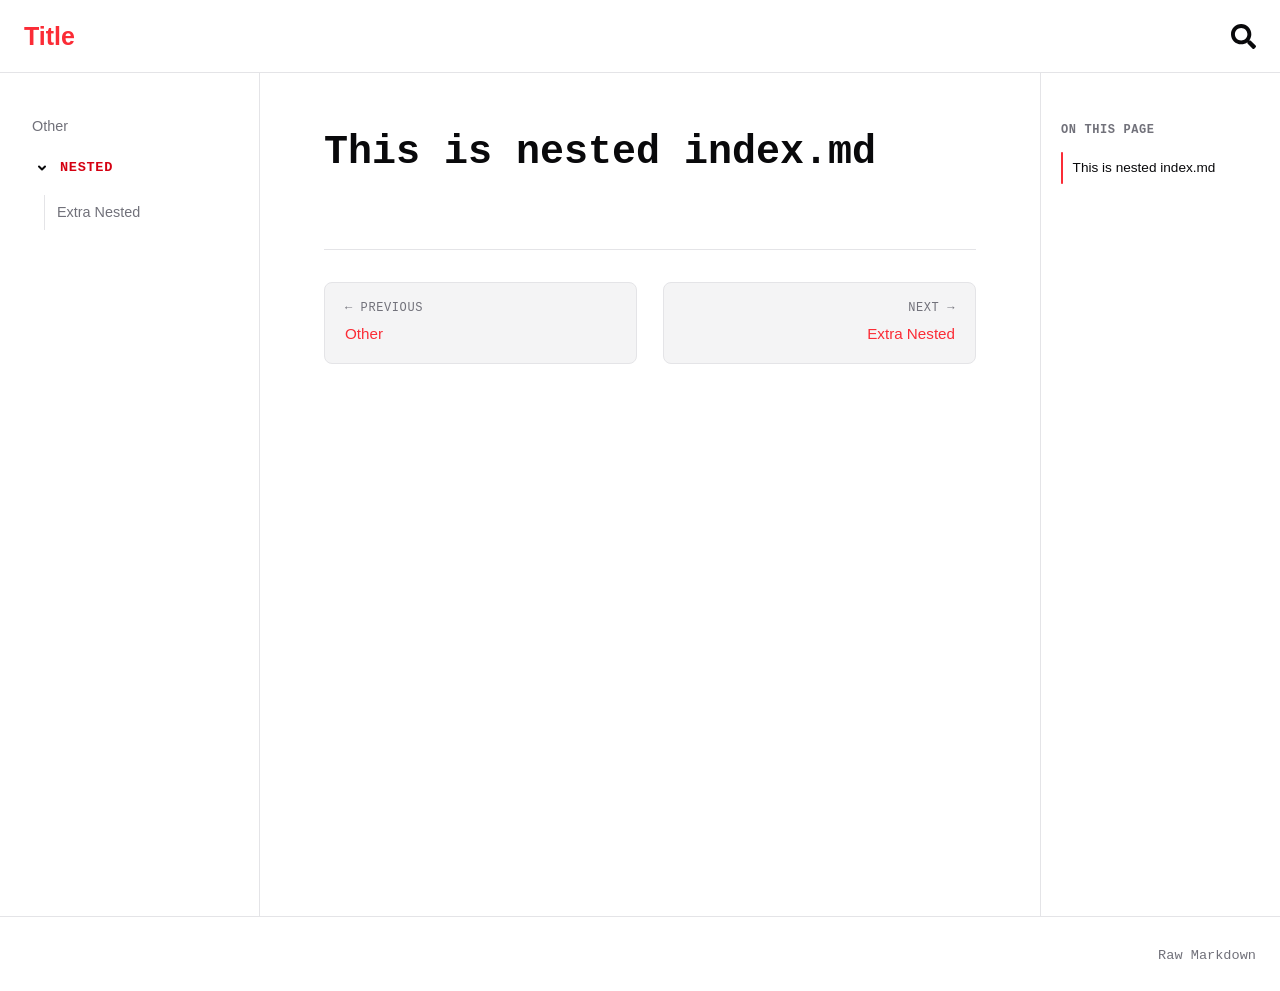
==== commit 7a8989f1: "feat: implement subcommands, config files, and ignore patterns     - Add `vault init` and `vault par" ====
--- a/docs/html/nested/index.html
+++ b/docs/html/nested/index.html
@@ -1,4 +1,4 @@
-<!doctype html><html data-background-theme=standard data-radius-theme=standard data-theme=crimson lang=en><meta charset=UTF-8><meta content="width=device-width,initial-scale=1.0" name=viewport><title>Nested</title><meta content="Part of documentation about index" name=description><link href=./icon.svg rel=icon type=image/x-icon><script>window.VAULT_SEARCH_INDEX=[{title:`index`,url:`index.html`,category:null,headers:[`Heading Level 1`,`Heading Level 2`,`Heading Level 3`,`Heading Level 4`,`Heading Level 5`,`Heading Level 6`,`Typography & Inline Styles`,`Blockquotes`,`Lists`,`Unordered List`,`Ordered List`,`Task List (GFM)`,`Code Blocks`,`Syntax Highlighting (Rust)`,`Syntax Highlighting (JavaScript)`,`Indented Code Block`,`Tables`,`Links & Media`,`Extended Elements`,`Footnotes`,`Collapsible Section (HTML)`]},{title:`other`,url:`other.html`,category:null,headers:[`Other file`]},{title:`index`,url:`nested/index.html`,category:`Nested`,headers:[`This is nested index.md`]},{title:`extra nested`,url:`nested/extra-nested.html`,category:`Nested`,headers:[`This is extra nested file`]}];</script><style>:root{--background:#fff;--foreground:#09090b;--muted:#71717a;--border:#e4e4e7;--card-bg:#f4f4f5;--accent:#e4e4e7;--hover-bg:#0000000a;--shadow-dropdown:0 10px 25px #00000014;--shadow-sidebar:4px 0 25px #00000014;--font-sans:-apple-system, BlinkMacSystemFont, "Segoe UI", Roboto, Helvetica, Arial, sans-serif;--font-code:"JetBrains Mono", monospace}@media (prefers-color-scheme:dark){:root{--background:#0a0a0a;--foreground:#f4f4f5;--muted:#a1a1aa;--border:#27272a;--card-bg:#121215;--accent:#27272a;--hover-bg:#ffffff0d;--shadow-dropdown:0 10px 25px #000000b3;--shadow-sidebar:4px 0 25px #000000b3}}*{box-sizing:border-box;scroll-behavior:smooth}body{background-color:var(--background);min-height:100vh;color:var(--foreground);font-family:var(--font-sans);grid-template:"header header header""sidebar content toc"1fr"footer footer footer"/260px minmax(0,1fr) 240px;margin:0;padding:0;line-height:1.6;display:grid}h1,h2,h3,h4{font-family:var(--font-code);color:var(--foreground);scroll-margin-top:2rem;font-weight:600}h1{margin-top:0;font-size:2.5rem}h2{border-bottom:1px solid var(--border);margin-top:2.5rem;padding-bottom:.5rem;font-size:1.75rem}p{opacity:.9;font-size:1.05rem}a{color:var(--foreground);text-decoration:underline;text-decoration-color:var(--border);text-underline-offset:4px;transition:color .2s,text-decoration-color .2s}main a{color:var(--main);text-decoration:underline;transition:all .5s}a:hover{color:var(--main-alt);text-decoration-color:var(--main-alt);transition:all .25s}pre,code{font-family:var(--font-code)}p code,li code,td code,blockquote code{white-space:nowrap;background-color:var(--card-bg);border:1px solid var(--border);border-radius:var(--radius-sm);color:var(--main-alt);padding:.15rem .4rem;font-size:.85em;transition:all .5s}pre{background-color:var(--card-bg);border:1px solid var(--border);border-radius:var(--radius-lg);margin:2rem 0;padding:1.5rem;position:relative;overflow-x:auto}pre code{color:var(--foreground);background-color:#0000;border:none;padding:0;font-size:.875rem}table{border-collapse:collapse;border:1px solid var(--border);border-radius:var(--radius-md);width:100%;margin:2rem 0;font-size:.95rem;overflow:hidden}th{background-color:var(--accent);color:var(--foreground);text-align:left;border-bottom:1px solid var(--border);padding:10px 14px;font-weight:600}td{border-bottom:1px solid var(--border);color:var(--foreground);opacity:.9;padding:10px 14px}tr:last-child td{border-bottom:none}:root{--background:#fff;--card-bg:#f4f4f5;--border:#e4e4e7;--accent:#e4e4e7}@media (prefers-color-scheme:dark){:root{--background:#121212;--card-bg:#1e1e1e;--border:#2c2c2c;--accent:#2c2c2c}}[data-background-theme=standard]{--background:#fff;--card-bg:#f4f4f5;--border:#e4e4e7;--accent:#e4e4e7}@media (prefers-color-scheme:dark){[data-background-theme=standard]{--background:#121212;--card-bg:#1e1e1e;--border:#2c2c2c;--accent:#2c2c2c}}[data-background-theme=comfy]{--background:#f4f4f5;--card-bg:#fff;--border:#e4e4e7;--accent:#e4e4e7}@media (prefers-color-scheme:dark){[data-background-theme=comfy]{--background:#18181b;--card-bg:#27272a;--border:#3f3f46;--accent:#3f3f46}}[data-background-theme=deep-black]{--background:#fff;--card-bg:#fff;--border:#d4d4d8;--accent:#d4d4d8}@media (prefers-color-scheme:dark){[data-background-theme=deep-black]{--background:#000;--card-bg:#0d0d0d;--border:#222;--accent:#222}}[data-background-theme=zen]{--background:#faf9f6;--card-bg:#fff;--border:#e8e6e1;--accent:#e8e6e1}@media (prefers-color-scheme:dark){[data-background-theme=zen]{--background:#242424;--card-bg:#303030;--border:#444;--accent:#444}}[data-background-theme=stone]{--background:#fafaf9;--card-bg:#fff;--border:#e7e5e4;--accent:#e7e5e4}@media (prefers-color-scheme:dark){[data-background-theme=stone]{--background:#1c1917;--card-bg:#292524;--border:#44403c;--accent:#44403c}}[data-background-theme=mauve]{--background:#fbf9fa;--card-bg:#fff;--border:#f0e6ee;--accent:#f0e6ee}@media (prefers-color-scheme:dark){[data-background-theme=mauve]{--background:#1d161e;--card-bg:#291f2b;--border:#3d2c40;--accent:#3d2c40}}[data-background-theme=olive]{--background:#fafaf8;--card-bg:#fff;--border:#eaeae2;--accent:#eaeae2}@media (prefers-color-scheme:dark){[data-background-theme=olive]{--background:#1d1d16;--card-bg:#2a2a20;--border:#3f3f31;--accent:#3f3f31}}[data-background-theme=mist]{--background:#f8fafc;--card-bg:#fff;--border:#e2e8f0;--accent:#e2e8f0}@media (prefers-color-scheme:dark){[data-background-theme=mist]{--background:#161b1d;--card-bg:#1e2427;--border:#2b3539;--accent:#2b3539}}[data-background-theme=taupe]{--background:#faf9f8;--card-bg:#fff;--border:#ede7e3;--accent:#ede7e3}@media (prefers-color-scheme:dark){[data-background-theme=taupe]{--background:#1d1816;--card-bg:#2a2220;--border:#3f3531;--accent:#3f3531}}.back-link{border-bottom:1px solid var(--border);background-color:var(--background);z-index:999;grid-area:header;align-items:center;gap:1rem;padding:1rem 1.5rem;display:flex;position:sticky;top:0;-webkit-transform:translate(0);transform:translate(0)}.nav-bar{justify-content:space-between;display:flex}.home-btn{color:var(--main);font-size:25px;font-weight:700;text-decoration:none;transition:color .25s,transform .45s}.home-btn:hover{color:var(--main-alt);transition:all .25s}.menu-toggle{cursor:pointer;background:0 0;border:none;flex-direction:column;justify-content:space-around;width:30px;height:25px;padding:0;display:none}.menu-toggle .icon-line{background-color:var(--foreground);border-radius:var(--radius-xs);width:100%;height:3px;transition:all .3s ease-in-out}.menu-toggle.open .icon-line:first-child{background-color:var(--main-alt);transition:all .5s;transform:translateY(8.5px)rotate(45deg)}.menu-toggle.open .icon-line:nth-child(2){opacity:0}.menu-toggle.open .icon-line:nth-child(3){background-color:var(--main-alt);transition:all .5s;transform:translateY(-8.5px)rotate(-45deg)}.search-btn{color:var(--foreground);cursor:pointer;background-color:#0000;border:none;justify-content:center;align-items:center;padding:0;font-size:25px;transition:color .3s;display:flex}.search-btn:hover{color:var(--main-alt);transition:all .25s}.search-box{z-index:50;flex-direction:column;gap:.75rem;width:100%;max-width:600px;padding:0 1.5rem;display:none;position:absolute;top:15vh;left:50%;transform:translate(-50%)}.search-box.active{display:flex}.search-box input{background-color:var(--card-bg);width:100%;color:var(--foreground);border:1px solid var(--border);border-radius:var(--radius-lg);font-size:1.25rem;font-family:var(--font-code);outline:none;padding:.85rem 1.25rem;transition:border-color .2s,box-shadow .2s}.search-box input:focus{border-color:var(--main);box-shadow:0 0 0 2px rgba(var(--main), .15);transition:all .25s}.search-suggestions{background-color:var(--card-bg);border:1px solid var(--border);border-radius:var(--radius-lg);box-shadow:var(--shadow-dropdown);flex-direction:column;gap:.25rem;padding:.5rem;display:flex}.search-suggestions button{color:var(--muted);text-align:left;border-radius:var(--radius-sm);cursor:pointer;font-family:var(--font-code);background:0 0;border:none;padding:.6rem .75rem;font-size:.9rem;transition:color .2s,background-color .2s}.search-suggestions button:hover{background-color:var(--hover-bg);color:var(--foreground)}.search-suggestions button.suggestion-item{text-transform:capitalize;justify-content:space-between;align-items:center;width:100%;display:flex}.search-suggestions button.suggestion-item.selected{background-color:var(--active-bg);color:var(--main-alt);transition:all .5s}body.sidebar-locked .search-btn,body.sidebar-locked .search-box{pointer-events:none;opacity:.4;user-select:none}.sidebar{overscroll-behavior:contain;border-right:1px solid var(--border);background-color:var(--background);grid-area:sidebar;height:calc(100dvh - 57px);padding:2rem 1.25rem;font-size:.9rem;position:sticky;top:57px;overflow-y:auto}.sidebar-section{margin-bottom:2rem}.sidebar-title{font-family:var(--font-code);text-transform:uppercase;letter-spacing:.05em;color:var(--foreground);justify-content:space-between;align-items:center;gap:.5rem;margin-bottom:.5rem;padding:.25rem .75rem;font-size:.85rem;font-weight:700;display:flex}.sidebar-title button{color:var(--foreground);cursor:pointer;border-radius:var(--radius-sm,4px);background-color:#0000;border:none;flex-shrink:0;justify-content:center;align-items:center;padding:.25rem;transition:color .2s,background-color .2s;display:inline-flex}.sidebar-title button:hover{color:var(--main);background-color:var(--hover-bg);transition:all .25s}a.sidebar-title-link,.sidebar-title-text{color:var(--foreground);flex-grow:1;align-items:center;gap:.4rem;padding:.25rem 0;text-decoration:none;transition:color .2s;display:flex}a.sidebar-title-link:after{opacity:.4;font-size:1rem;transition:transform .2s,opacity .2s,color .2s}a.sidebar-title-link:hover,a.sidebar-title-link:hover~button{color:var(--main);transition:all .25s}a.sidebar-title-link.active,a.sidebar-title-link.active~button{color:var(--main-alt);cursor:default;transition:all .5s}a.sidebar-title-link:not(.active):hover:before{opacity:1;color:var(--main);transition:all 2.5s;transform:translate(2px)}.sidebar-list{text-transform:capitalize;margin:0;padding:0;list-style:none}.sidebar-section .sidebar-list{margin-left:1.5rem}.sidebar-section .sidebar-list a:not(.active){border-left:1px solid var(--border);border-radius:0}.sidebar-item{margin:.25rem 0}.sidebar-link{border-radius:var(--radius-sm);color:var(--muted);padding:.4rem .75rem;text-decoration:none;transition:color .2s,background-color .2s;display:block}.sidebar-link:hover{color:var(--foreground);background-color:var(--hover-bg)}.sidebar-link.active{cursor:default;color:var(--foreground);background-color:var(--active-bg);border-left:2px solid var(--main);padding-left:calc(.75rem - 2px);font-weight:500;transition:all .5s}.sidebar-section.collapsed .sidebar-list{display:none}.sidebar-section.collapsed .sidebar-toggle svg{transform:rotate(-90deg)}.sidebar-toggle svg{transition:transform .2s}.doc-content{grid-area:content;width:100%;max-width:900px;margin:0 auto;padding:3rem 4rem}.toc-sidebar{overscroll-behavior:contain;border-left:1px solid var(--border);grid-area:toc;max-height:calc(100dvh - 57px);padding:3rem 1.25rem 5rem;font-size:.85rem;position:sticky;top:57px;overflow-y:auto}.toc-sidebar div:first-child{font-family:var(--font-code);text-transform:uppercase;letter-spacing:.05em;color:var(--muted);margin-bottom:.75rem;font-size:.75rem;font-weight:600}.toc-list{border-left:2px solid var(--border);flex-direction:column;gap:.2rem;margin:0;padding:0;list-style:none;display:flex;position:relative}.toc-list li{position:relative}.toc-link{color:var(--muted);border-radius:var(--radius-sm);padding:.3rem .6rem;font-size:.85rem;text-decoration:none;transition:color .2s,background-color .2s;display:block}.toc-link:hover{color:var(--foreground);background-color:var(--hover-bg)}.toc-item-h3{border-left:1px solid var(--border);margin-left:.75rem;padding-left:.4rem}.toc-item-h4{border-left:1px solid var(--border);margin-left:1.5rem;padding-left:.4rem}.toc-link.active{color:var(--foreground);font-weight:500}li.active:before{content:"";background-color:var(--foreground);border-radius:var(--radius-xs);width:2px;position:absolute;top:0;bottom:0}.toc-item.active:before{left:-2px}.toc-item-h3.active:before{left:calc(-.75rem - 2px)}.toc-item-h4.active:before{left:calc(-1.5rem - 2px)}.toc-mobile-toggle{z-index:25;border-radius:var(--radius-sm);cursor:pointer;color:var(--muted);background:0 0;border-color:#0000;padding:.5rem;transition:background-color .2s,color .2s;display:none;position:fixed;top:75px;right:1.25rem}.toc-mobile-toggle:hover,.toc-mobile-toggle:focus{background-color:var(--hover-bg);color:var(--foreground);transition:all .35s}.toc-mobile-toggle svg{width:20px;height:20px}.pagination-nav{border-top:1px solid var(--border);justify-content:space-between;gap:1rem;margin-top:4rem;padding-top:2rem;display:flex}.pagination-btn{background-color:var(--card-bg);border:1px solid var(--border);border-radius:var(--radius-lg);color:var(--foreground);flex-direction:column;flex:1;gap:.25rem;max-width:48%;padding:1rem 1.25rem;text-decoration:none;transition:border-color .2s,transform .2s;display:flex}.pagination-btn:only-child{max-width:100%}.pagination-btn:hover{border-color:var(--main);color:var(--foreground);transition:all .25s}.pagination-btn.next{text-align:right;align-items:flex-end}.pagination-label{font-family:var(--font-code);text-transform:uppercase;letter-spacing:.05em;color:var(--muted);font-size:.75rem}.pagination-title{color:var(--main);text-transform:capitalize;font-size:.95rem;font-weight:500;transition:all .5s}.raw-md{z-index:50;text-align:right;border-top:1px solid var(--border);background-color:var(--background);grid-area:footer;padding:1.5rem}.raw-md a{font-family:var(--font-code);color:var(--muted);font-size:.85rem;text-decoration:none;transition:color .2s}.raw-md a:hover{color:var(--foreground)}@media (width<=1200px){body{grid-template-columns:260px minmax(0,1fr);grid-template-areas:"header header""sidebar content""footer footer"}.doc-content{padding:3rem 4rem 3rem 2rem}.toc-mobile-toggle{cursor:pointer;flex-direction:column;align-items:flex-end;gap:5px;width:42px;padding:.75rem .5rem;transition:all .45s;display:flex;position:fixed;top:15em;right:.5rem;transform:translateY(-50%)}.toc-mini-line{background-color:var(--muted);border-radius:var(--radius-xs);height:2px;transition:background-color .2s,width .2s}.toc-mini-line.level-top{width:20px}.toc-mini-line.level-mid{width:12px}.toc-mini-line.level-low{width:6px}.toc-mini-line.active{background-color:var(--main);width:24px;transition:all .5s}.toc-mobile-toggle:hover .toc-mini-line:not(.active){background-color:var(--foreground)}.toc-sidebar{background-color:var(--background);border:1px solid var(--border);border-radius:var(--radius-sm);opacity:0;visibility:hidden;pointer-events:none;width:260px;height:auto;max-height:30rem;padding:1.5rem;transition:opacity .2s,transform .2s,visibility .2s;display:none;top:7em;right:4.5rem;transform:translate(20px);box-shadow:0 8px 24px #0003}.toc-sidebar.show-mobile{z-index:15;opacity:1!important;visibility:visible!important;pointer-events:auto!important;display:block!important;position:fixed!important;transform:translate(0)!important}.toc-mobile-bg{background-color:var(--background)}.doc-content{margin-top:65px;padding:1.5rem 4rem 1.5rem 1.5rem}.back-link{z-index:999;width:100%;position:fixed;top:0;left:0}}@media (width<=768px){body{grid-template-columns:1fr;grid-template-areas:"header""content""footer"}body.sidebar-open{overflow:hidden}.menu-toggle{display:flex}.sidebar-backdrop{backdrop-filter:blur(2px);z-index:900;opacity:0;visibility:hidden;background-color:#0009;width:100vw;height:100dvh;transition:opacity .3s,visibility .3s;position:fixed;top:0;left:0}body.sidebar-open .sidebar-backdrop{opacity:1;visibility:visible}.sidebar{z-index:910;background-color:var(--background);width:260px;height:100dvh;box-shadow:var(--shadow-sidebar);padding:calc(57px + 2rem) 1.25rem 2rem;transition:transform .3s cubic-bezier(.16,1,.3,1);display:block;position:fixed;top:0;left:0;transform:translate(-100%)}body.sidebar-open .sidebar{transform:translate(0)}}@media (width<=600px){body{display:block}.back-link{padding:.75rem 1rem}.doc-content{padding:1rem 4rem 1rem 1rem}h1{font-size:1.8rem}h2{font-size:1.4rem}.pagination-nav{flex-direction:column}.pagination-btn{max-width:100%;text-align:left!important;align-items:flex-start!important}}@media (width<=359px){table{display:block;overflow:auto}}:root,[data-radius-theme=standard]{--radius-lg:8px;--radius-md:6px;--radius-sm:4px;--radius-xs:2px}[data-radius-theme=brutalist]{--radius-lg:0px;--radius-md:0px;--radius-sm:0px;--radius-xs:0px}[data-radius-theme=rounded]{--radius-lg:16px;--radius-md:12px;--radius-sm:8px;--radius-xs:4px}:root,[data-theme=crimson]{--main:oklch(63.7% .237 25.331);--main-alt:oklch(53.7% .237 25.331);--active-bg:oklch(63.7% .237 25.331/.1)}@media (prefers-color-scheme:dark){:root,[data-theme=crimson]{--main:oklch(69.7% .237 25.331);--main-alt:oklch(79.7% .237 25.331);--active-bg:oklch(69.7% .237 25.331/.18)}}[data-theme=orange-red]{--main:oklch(64.6% .222 41.116);--main-alt:oklch(54.6% .222 41.116);--active-bg:oklch(64.6% .222 41.116/.1)}@media (prefers-color-scheme:dark){[data-theme=orange-red]{--main:oklch(70.6% .222 41.116);--main-alt:oklch(80.6% .222 41.116);--active-bg:oklch(70.6% .222 41.116/.18)}}[data-theme=orange]{--main:oklch(66.6% .179 58.318);--main-alt:oklch(56.6% .179 58.318);--active-bg:oklch(66.6% .179 58.318/.1)}@media (prefers-color-scheme:dark){[data-theme=orange]{--main:oklch(72.6% .179 58.318);--main-alt:oklch(82.6% .179 58.318);--active-bg:oklch(72.6% .179 58.318/.18)}}[data-theme=yellow]{--main:oklch(68.1% .162 75.834);--main-alt:oklch(58.1% .162 75.834);--active-bg:oklch(68.1% .162 75.834/.1)}@media (prefers-color-scheme:dark){[data-theme=yellow]{--main:oklch(74.1% .162 75.834);--main-alt:oklch(84.1% .162 75.834);--active-bg:oklch(74.1% .162 75.834/.18)}}[data-theme=green]{--main:oklch(64.8% .2 131.684);--main-alt:oklch(54.8% .2 131.684);--active-bg:oklch(64.8% .2 131.684/.1)}@media (prefers-color-scheme:dark){[data-theme=green]{--main:oklch(70.8% .2 131.684);--main-alt:oklch(80.8% .2 131.684);--active-bg:oklch(70.8% .2 131.684/.18)}}[data-theme=emerald]{--main:oklch(62.7% .194 149.214);--main-alt:oklch(52.7% .194 149.214);--active-bg:oklch(62.7% .194 149.214/.1)}@media (prefers-color-scheme:dark){[data-theme=emerald]{--main:oklch(68.7% .194 149.214);--main-alt:oklch(78.7% .194 149.214);--active-bg:oklch(68.7% .194 149.214/.18)}}[data-theme=teal]{--main:oklch(59.6% .145 163.225);--main-alt:oklch(49.6% .145 163.225);--active-bg:oklch(59.6% .145 163.225/.1)}@media (prefers-color-scheme:dark){[data-theme=teal]{--main:oklch(65.6% .145 163.225);--main-alt:oklch(75.6% .145 163.225);--active-bg:oklch(65.6% .145 163.225/.18)}}[data-theme=cyan]{--main:oklch(60% .118 184.704);--main-alt:oklch(50% .118 184.704);--active-bg:oklch(60% .118 184.704/.1)}@media (prefers-color-scheme:dark){[data-theme=cyan]{--main:oklch(66% .118 184.704);--main-alt:oklch(76% .118 184.704);--active-bg:oklch(66% .118 184.704/.18)}}[data-theme=blue]{--main:oklch(60.9% .126 221.723);--main-alt:oklch(50.9% .126 221.723);--active-bg:oklch(60.9% .126 221.723/.1)}@media (prefers-color-scheme:dark){[data-theme=blue]{--main:oklch(66.9% .126 221.723);--main-alt:oklch(76.9% .126 221.723);--active-bg:oklch(66.9% .126 221.723/.18)}}[data-theme=indigo]{--main:oklch(58.87% .2323 282.69);--main-alt:oklch(48.87% .2323 282.69);--active-bg:oklch(58.87% .2323 282.69/.1)}@media (prefers-color-scheme:dark){[data-theme=indigo]{--main:oklch(64.87% .2323 282.69);--main-alt:oklch(74.87% .2323 282.69);--active-bg:oklch(64.87% .2323 282.69/.18)}}[data-theme=purple]{--main:oklch(43.83% .2179 303.91);--main-alt:oklch(33.83% .2179 303.91);--active-bg:oklch(43.83% .2179 303.91/.1)}@media (prefers-color-scheme:dark){[data-theme=purple]{--main:oklch(49.83% .2179 303.91);--main-alt:oklch(59.83% .2179 303.91);--active-bg:oklch(49.83% .2179 303.91/.18)}}[data-theme=rose]{--main:oklch(58.6% .253 17.585);--main-alt:oklch(48.6% .253 17.585);--active-bg:oklch(58.6% .253 17.585/.1)}@media (prefers-color-scheme:dark){[data-theme=rose]{--main:oklch(64.6% .253 17.585);--main-alt:oklch(74.6% .253 17.585);--active-bg:oklch(64.6% .253 17.585/.18)}}[data-theme=silver]{--main:oklch(98.5% .002 247.839);--main-alt:oklch(88.5% .002 247.839);--active-bg:oklch(98.5% .002 247.839/.1)}@media (prefers-color-scheme:dark){[data-theme=silver]{--main:oklch(85% .002 247.839);--main-alt:oklch(95% .002 247.839);--active-bg:oklch(85% .002 247.839/.18)}}[data-theme=fuchsia]{--main:oklch(59.1% .293 322.896);--main-alt:oklch(49.1% .293 322.896);--active-bg:oklch(59.1% .293 322.896/.1)}@media (prefers-color-scheme:dark){[data-theme=fuchsia]{--main:oklch(65.1% .293 322.896);--main-alt:oklch(75.1% .293 322.896);--active-bg:oklch(65.1% .293 322.896/.18)}}[data-theme=pink]{--main:oklch(59.2% .249 .584);--main-alt:oklch(49.2% .249 .584);--active-bg:oklch(59.2% .249 .584/.1)}@media (prefers-color-scheme:dark){[data-theme=pink]{--main:oklch(65.2% .249 .584);--main-alt:oklch(75.2% .249 .584);--active-bg:oklch(65.2% .249 .584/.18)}}[data-theme=amber]{--main:oklch(62.5% .19 60.5);--main-alt:oklch(52.5% .19 60.5);--active-bg:oklch(62.5% .19 60.5/.1)}@media (prefers-color-scheme:dark){[data-theme=amber]{--main:oklch(69.5% .19 60.5);--main-alt:oklch(79.5% .19 60.5);--active-bg:oklch(69.5% .19 60.5/.18)}}[data-theme=lime]{--main:oklch(72% .21 128.5);--main-alt:oklch(62% .21 128.5);--active-bg:oklch(72% .21 128.5/.1)}@media (prefers-color-scheme:dark){[data-theme=lime]{--main:oklch(78% .21 128.5);--main-alt:oklch(86% .21 128.5);--active-bg:oklch(78% .21 128.5/.18)}}[data-theme=red]{--main:oklch(58% .25 24.5);--main-alt:oklch(48% .25 24.5);--active-bg:oklch(58% .25 24.5/.1)}@media (prefers-color-scheme:dark){[data-theme=red]{--main:oklch(64% .25 24.5);--main-alt:oklch(74% .25 24.5);--active-bg:oklch(64% .25 24.5/.18)}}[data-theme=sky]{--main:oklch(60% .15 235);--main-alt:oklch(50% .15 235);--active-bg:oklch(60% .15 235/.1)}@media (prefers-color-scheme:dark){[data-theme=sky]{--main:oklch(67% .15 235);--main-alt:oklch(77% .15 235);--active-bg:oklch(67% .15 235/.18)}}[data-theme=violet]{--main:oklch(52% .25 295);--main-alt:oklch(42% .25 295);--active-bg:oklch(52% .25 295/.1)}@media (prefers-color-scheme:dark){[data-theme=violet]{--main:oklch(59% .25 295);--main-alt:oklch(69% .25 295);--active-bg:oklch(59% .25 295/.18)}}</style><link onload="this.media='all'" href=../css/lazy__syntax-highlighting.css media=print rel=stylesheet><script>// 1. Code Block Copy Buttons
+<!doctype html><html data-background-theme=standard data-radius-theme=standard data-theme=crimson lang=en><meta charset=UTF-8><meta content="width=device-width,initial-scale=1.0" name=viewport><title>Nested</title><meta content="Part of documentation about index" name=description><link href=./icon.svg rel=icon type=image/x-icon><script>window.VAULT_SEARCH_INDEX=[{title:`index`,url:`index.html`,category:null,headers:[`Heading Level 1`,`Heading Level 2`,`Heading Level 3`,`Heading Level 4`,`Heading Level 5`,`Heading Level 6`,`Typography & Inline Styles`,`Blockquotes`,`Lists`,`Unordered List`,`Ordered List`,`Task List (GFM)`,`Code Blocks`,`Syntax Highlighting (Rust)`,`Syntax Highlighting (JavaScript)`,`Indented Code Block`,`Tables`,`Links & Media`,`Extended Elements`,`Footnotes`,`Collapsible Section (HTML)`]},{title:`other`,url:`other.html`,category:null,headers:[`Other file`]},{title:`index`,url:`nested/index.html`,category:`Nested`,headers:[`This is nested index.md`]},{title:`extra nested`,url:`nested/extra-nested.html`,category:`Nested`,headers:[`This is extra nested file`]}];</script><style>:root{--background:#fff;--foreground:#09090b;--muted:#71717a;--border:#e4e4e7;--card-bg:#f4f4f5;--accent:#e4e4e7;--hover-bg:#0000000a;--shadow-dropdown:0 10px 25px #00000014;--shadow-sidebar:4px 0 25px #00000014;--font-sans:-apple-system, BlinkMacSystemFont, "Segoe UI", Roboto, Helvetica, Arial, sans-serif;--font-code:"JetBrains Mono", monospace}@media (prefers-color-scheme:dark){:root{--background:#0a0a0a;--foreground:#f4f4f5;--muted:#a1a1aa;--border:#27272a;--card-bg:#121215;--accent:#27272a;--hover-bg:#ffffff0d;--shadow-dropdown:0 10px 25px #000000b3;--shadow-sidebar:4px 0 25px #000000b3}}*{box-sizing:border-box;scroll-behavior:smooth}body{background-color:var(--background);min-height:100vh;color:var(--foreground);font-family:var(--font-sans);grid-template:"header header header""sidebar content toc"1fr"footer footer footer"/260px minmax(0,1fr) 240px;margin:0;padding:0;line-height:1.6;display:grid}h1,h2,h3,h4{font-family:var(--font-code);color:var(--foreground);scroll-margin-top:2rem;font-weight:600}h1{margin-top:0;font-size:2.5rem}h2{border-bottom:1px solid var(--border);margin-top:2.5rem;padding-bottom:.5rem;font-size:1.75rem}p{opacity:.9;font-size:1.05rem}a{color:var(--foreground);text-decoration:underline;text-decoration-color:var(--border);text-underline-offset:4px;transition:color .2s,text-decoration-color .2s}main a{color:var(--main);text-decoration:underline;transition:all .4s}a:hover{color:var(--main-alt);text-decoration-color:var(--main-alt);transition:all .25s}pre,code{font-family:var(--font-code)}p code,li code,td code,blockquote code{white-space:nowrap;background-color:var(--card-bg);border:1px solid var(--border);border-radius:var(--radius-sm);color:var(--main-alt);padding:.15rem .4rem;font-size:.85em;transition:all .4s}pre{background-color:var(--card-bg);border:1px solid var(--border);border-radius:var(--radius-lg);margin:2rem 0;padding:1.5rem;position:relative;overflow-x:auto}pre code{color:var(--foreground);background-color:#0000;border:none;padding:0;font-size:.875rem}table{border-collapse:collapse;border:1px solid var(--border);border-radius:var(--radius-md);width:100%;margin:2rem 0;font-size:.95rem;overflow:hidden}th{background-color:var(--accent);color:var(--foreground);text-align:left;border-bottom:1px solid var(--border);padding:10px 14px;font-weight:600}td{border-bottom:1px solid var(--border);color:var(--foreground);opacity:.9;padding:10px 14px}tr:last-child td{border-bottom:none}:root{--background:#fff;--card-bg:#f4f4f5;--border:#e4e4e7;--accent:#e4e4e7}@media (prefers-color-scheme:dark){:root{--background:#121212;--card-bg:#1e1e1e;--border:#2c2c2c;--accent:#2c2c2c}}[data-background-theme=standard]{--background:#fff;--card-bg:#f4f4f5;--border:#e4e4e7;--accent:#e4e4e7}@media (prefers-color-scheme:dark){[data-background-theme=standard]{--background:#121212;--card-bg:#1e1e1e;--border:#2c2c2c;--accent:#2c2c2c}}[data-background-theme=comfy]{--background:#f4f4f5;--card-bg:#fff;--border:#e4e4e7;--accent:#e4e4e7}@media (prefers-color-scheme:dark){[data-background-theme=comfy]{--background:#18181b;--card-bg:#27272a;--border:#3f3f46;--accent:#3f3f46}}[data-background-theme=deep-black]{--background:#fff;--card-bg:#fff;--border:#d4d4d8;--accent:#d4d4d8}@media (prefers-color-scheme:dark){[data-background-theme=deep-black]{--background:#000;--card-bg:#0d0d0d;--border:#222;--accent:#222}}[data-background-theme=zen]{--background:#faf9f6;--card-bg:#fff;--border:#e8e6e1;--accent:#e8e6e1}@media (prefers-color-scheme:dark){[data-background-theme=zen]{--background:#1f1f1f;--card-bg:#303030;--border:#444;--accent:#444}}[data-background-theme=stone]{--background:#fafaf9;--card-bg:#fff;--border:#e7e5e4;--accent:#e7e5e4}@media (prefers-color-scheme:dark){[data-background-theme=stone]{--background:#1c1917;--card-bg:#292524;--border:#44403c;--accent:#44403c}}[data-background-theme=mauve]{--background:#fbf9fa;--card-bg:#fff;--border:#f0e6ee;--accent:#f0e6ee}@media (prefers-color-scheme:dark){[data-background-theme=mauve]{--background:#1d161e;--card-bg:#291f2b;--border:#3d2c40;--accent:#3d2c40}}[data-background-theme=olive]{--background:#fafaf8;--card-bg:#fff;--border:#eaeae2;--accent:#eaeae2}@media (prefers-color-scheme:dark){[data-background-theme=olive]{--background:#1d1d16;--card-bg:#2a2a20;--border:#3f3f31;--accent:#3f3f31}}[data-background-theme=mist]{--background:#f8fafc;--card-bg:#fff;--border:#e2e8f0;--accent:#e2e8f0}@media (prefers-color-scheme:dark){[data-background-theme=mist]{--background:#161b1d;--card-bg:#1e2427;--border:#2b3539;--accent:#2b3539}}[data-background-theme=taupe]{--background:#faf9f8;--card-bg:#fff;--border:#ede7e3;--accent:#ede7e3}@media (prefers-color-scheme:dark){[data-background-theme=taupe]{--background:#1d1816;--card-bg:#2a2220;--border:#3f3531;--accent:#3f3531}}.back-link{border-bottom:1px solid var(--border);background-color:var(--background);z-index:999;grid-area:header;align-items:center;gap:1rem;padding:1rem 1.5rem;display:flex;position:sticky;top:0;-webkit-transform:translate(0);transform:translate(0)}.nav-bar{justify-content:space-between;display:flex}.home-btn{color:var(--main);font-size:25px;font-weight:700;text-decoration:none;transition:color .25s,transform .45s}.home-btn:hover{color:var(--main-alt);transition:all .25s}.menu-toggle{cursor:pointer;background:0 0;border:none;flex-direction:column;justify-content:space-around;width:30px;height:25px;padding:0;display:none}.menu-toggle .icon-line{background-color:var(--foreground);border-radius:var(--radius-xs);width:100%;height:3px;transition:all .3s ease-in-out}.menu-toggle.open .icon-line:first-child{background-color:var(--main-alt);transition:all .4s;transform:translateY(8.5px)rotate(45deg)}.menu-toggle.open .icon-line:nth-child(2){opacity:0}.menu-toggle.open .icon-line:nth-child(3){background-color:var(--main-alt);transition:all .4s;transform:translateY(-8.5px)rotate(-45deg)}.search-btn{color:var(--foreground);cursor:pointer;background-color:#0000;border:none;justify-content:center;align-items:center;padding:0;font-size:25px;transition:color .3s;display:flex}.search-btn:hover{color:var(--main-alt);transition:all .25s}.search-box{z-index:50;flex-direction:column;gap:.75rem;width:100%;max-width:600px;padding:0 1.5rem;display:none;position:absolute;top:15vh;left:50%;transform:translate(-50%)}.search-box.active{display:flex}.search-box input{background-color:var(--card-bg);width:100%;color:var(--foreground);border:1px solid var(--border);border-radius:var(--radius-lg);font-size:1.25rem;font-family:var(--font-code);outline:none;padding:.85rem 1.25rem;transition:border-color .2s,box-shadow .2s}.search-box input:focus{border-color:var(--main);box-shadow:0 0 0 2px rgba(var(--main), .15);transition:all .25s}.search-suggestions{background-color:var(--card-bg);border:1px solid var(--border);border-radius:var(--radius-lg);box-shadow:var(--shadow-dropdown);flex-direction:column;gap:.25rem;padding:.5rem;display:flex}.search-suggestions button{color:var(--muted);text-align:left;border-radius:var(--radius-sm);cursor:pointer;font-family:var(--font-code);background:0 0;border:none;padding:.6rem .75rem;font-size:.9rem;transition:color .2s,background-color .2s}.search-suggestions button:hover{background-color:var(--hover-bg);color:var(--foreground)}.search-suggestions button.suggestion-item{text-transform:capitalize;justify-content:space-between;align-items:center;width:100%;display:flex}.search-suggestions button.suggestion-item.selected{background-color:var(--active-bg);color:var(--main-alt);transition:all .4s}body.sidebar-locked .search-btn,body.sidebar-locked .search-box{pointer-events:none;opacity:.4;user-select:none}.sidebar{overscroll-behavior:contain;border-right:1px solid var(--border);background-color:var(--background);grid-area:sidebar;height:calc(100dvh - 57px);padding:2rem 1.25rem;font-size:.9rem;position:sticky;top:57px;overflow-y:auto}.sidebar-section{margin-bottom:2rem}.sidebar-title{font-family:var(--font-code);text-transform:uppercase;letter-spacing:.05em;color:var(--foreground);justify-content:space-between;align-items:center;gap:.5rem;margin-bottom:.5rem;padding:.25rem .75rem;font-size:.85rem;font-weight:700;display:flex}.sidebar-title button{color:var(--foreground);cursor:pointer;border-radius:var(--radius-sm,4px);background-color:#0000;border:none;flex-shrink:0;justify-content:center;align-items:center;padding:.25rem;transition:color .2s,background-color .2s;display:inline-flex}.sidebar-title button:hover{color:var(--main);background-color:var(--hover-bg);transition:all .25s}a.sidebar-title-link,.sidebar-title-text{color:var(--foreground);flex-grow:1;align-items:center;gap:.4rem;padding:.25rem 0;text-decoration:none;transition:color .2s;display:flex}a.sidebar-title-link:after{opacity:.4;font-size:1rem;transition:transform .2s,opacity .2s,color .2s}a.sidebar-title-link:hover,a.sidebar-title-link:hover~button{color:var(--main);transition:all .25s}a.sidebar-title-link.active,a.sidebar-title-link.active~button{color:var(--main-alt);cursor:default;transition:all .4s}a.sidebar-title-link:not(.active):hover:before{opacity:1;color:var(--main);transition:all .25s;transform:translate(2px)}.sidebar-list{text-transform:capitalize;margin:0;padding:0;list-style:none}.sidebar-section .sidebar-list{margin-left:1.5rem}.sidebar-section .sidebar-list a:not(.active){border-left:1px solid var(--border);border-radius:0}.sidebar-item{margin:.25rem 0}.sidebar-link{border-radius:var(--radius-sm);color:var(--muted);padding:.4rem .75rem;text-decoration:none;transition:color .2s,background-color .2s;display:block}.sidebar-link:hover{color:var(--foreground);background-color:var(--hover-bg)}.sidebar-link.active{cursor:default;color:var(--foreground);background-color:var(--active-bg);border-left:2px solid var(--main);padding-left:calc(.75rem - 2px);font-weight:500;transition:all .4s}.sidebar-section.collapsed .sidebar-list{display:none}.sidebar-section.collapsed .sidebar-toggle svg{transform:rotate(-90deg)}.sidebar-toggle svg{transition:transform .2s}.doc-content{grid-area:content;width:100%;max-width:900px;margin:0 auto;padding:3rem 4rem}.toc-sidebar{overscroll-behavior:contain;border-left:1px solid var(--border);grid-area:toc;max-height:calc(100dvh - 57px);padding:3rem 1.25rem 5rem;font-size:.85rem;position:sticky;top:57px;overflow-y:auto}.toc-sidebar div:first-child{font-family:var(--font-code);text-transform:uppercase;letter-spacing:.05em;color:var(--muted);margin-bottom:.75rem;font-size:.75rem;font-weight:600}.toc-list{border-left:2px solid var(--border);flex-direction:column;gap:.2rem;margin:0;padding:0;list-style:none;display:flex;position:relative}.toc-list li{position:relative}.toc-link{color:var(--muted);border-radius:var(--radius-sm);padding:.3rem .6rem;font-size:.85rem;text-decoration:none;transition:color .2s,background-color .2s;display:block}.toc-link:hover{color:var(--foreground);background-color:var(--hover-bg)}.toc-item-h3{border-left:1px solid var(--border);margin-left:.75rem;padding-left:.4rem}.toc-item-h4{border-left:1px solid var(--border);margin-left:1.5rem;padding-left:.4rem}.toc-link.active{color:var(--foreground);font-weight:500}li.active:before{content:"";background-color:var(--main);border-radius:var(--radius-xs);width:2px;position:absolute;top:0;bottom:0}.toc-item.active:before{left:-2px}.toc-item-h3.active:before{left:calc(-.75rem - 2px)}.toc-item-h4.active:before{left:calc(-1.5rem - 2px)}.toc-mobile-toggle{z-index:25;border-radius:var(--radius-sm);cursor:pointer;color:var(--muted);background:0 0;border-color:#0000;padding:.5rem;transition:background-color .2s,color .2s;display:none;position:fixed;top:75px;right:1.25rem}.toc-mobile-toggle:hover,.toc-mobile-toggle:focus{background-color:var(--hover-bg);color:var(--foreground);transition:all .35s}.toc-mobile-toggle svg{width:20px;height:20px}.pagination-nav{border-top:1px solid var(--border);justify-content:space-between;gap:1rem;margin-top:4rem;padding-top:2rem;display:flex}.pagination-btn{background-color:var(--card-bg);border:1px solid var(--border);border-radius:var(--radius-lg);color:var(--foreground);flex-direction:column;flex:1;gap:.25rem;max-width:48%;padding:1rem 1.25rem;text-decoration:none;transition:border-color .2s,transform .2s;display:flex}.pagination-btn:only-child{max-width:100%}.pagination-btn:hover{border-color:var(--main);color:var(--foreground);transition:all .25s}.pagination-btn.next{text-align:right;align-items:flex-end}.pagination-label{font-family:var(--font-code);text-transform:uppercase;letter-spacing:.05em;color:var(--muted);font-size:.75rem}.pagination-title{color:var(--main);text-transform:capitalize;font-size:.95rem;font-weight:500;transition:all .4s}.raw-md{z-index:50;text-align:right;border-top:1px solid var(--border);background-color:var(--background);grid-area:footer;padding:1.5rem}.raw-md a{font-family:var(--font-code);color:var(--muted);font-size:.85rem;text-decoration:none;transition:color .2s}.raw-md a:hover{color:var(--foreground)}@media (width<=1200px){body{grid-template-columns:260px minmax(0,1fr);grid-template-areas:"header header""sidebar content""footer footer"}.doc-content{padding:3rem 4rem 3rem 2rem}.toc-mobile-toggle{cursor:pointer;flex-direction:column;align-items:flex-end;gap:5px;width:42px;padding:.75rem .5rem;transition:all .45s;display:flex;position:fixed;top:15em;right:.5rem;transform:translateY(-50%)}.toc-mini-line{background-color:var(--muted);border-radius:var(--radius-xs);height:2px;transition:background-color .2s,width .2s}.toc-mini-line.level-top{width:20px}.toc-mini-line.level-mid{width:12px}.toc-mini-line.level-low{width:6px}.toc-mini-line.active{background-color:var(--main);width:24px;transition:all .4s}.toc-mobile-toggle:hover .toc-mini-line:not(.active){background-color:var(--foreground)}.toc-sidebar{background-color:var(--background);border:1px solid var(--border);border-radius:var(--radius-sm);opacity:0;visibility:hidden;pointer-events:none;width:260px;height:auto;max-height:30rem;padding:1.5rem;transition:opacity .2s,transform .2s,visibility .2s;display:none;top:7em;right:4.5rem;transform:translate(20px);box-shadow:0 8px 24px #0003}.toc-sidebar.show-mobile{z-index:15;opacity:1!important;visibility:visible!important;pointer-events:auto!important;display:block!important;position:fixed!important;transform:translate(0)!important}.toc-mobile-bg{background-color:var(--background)}.doc-content{margin-top:65px;padding:1.5rem 4rem 1.5rem 1.5rem}.back-link{z-index:999;width:100%;position:fixed;top:0;left:0}}@media (width<=768px){body{grid-template-columns:1fr;grid-template-areas:"header""content""footer"}body.sidebar-open{overflow:hidden}.menu-toggle{display:flex}.sidebar-backdrop{backdrop-filter:blur(2px);z-index:900;opacity:0;visibility:hidden;background-color:#0009;width:100vw;height:100dvh;transition:opacity .3s,visibility .3s;position:fixed;top:0;left:0}body.sidebar-open .sidebar-backdrop{opacity:1;visibility:visible}.sidebar{z-index:910;background-color:var(--background);width:260px;height:100dvh;box-shadow:var(--shadow-sidebar);padding:calc(57px + 2rem) 1.25rem 2rem;transition:transform .3s cubic-bezier(.16,1,.3,1);display:block;position:fixed;top:0;left:0;transform:translate(-100%)}body.sidebar-open .sidebar{transform:translate(0)}}@media (width<=600px){body{display:block}.back-link{padding:.75rem 1rem}.doc-content{padding:1rem 4rem 1rem 1rem}h1{font-size:1.8rem}h2{font-size:1.4rem}.pagination-nav{flex-direction:column}.pagination-btn{max-width:100%;text-align:left!important;align-items:flex-start!important}}@media (width<=359px){table{display:block;overflow:auto}}:root,[data-radius-theme=standard]{--radius-lg:8px;--radius-md:6px;--radius-sm:4px;--radius-xs:2px}[data-radius-theme=brutalist]{--radius-lg:0px;--radius-md:0px;--radius-sm:0px;--radius-xs:0px}[data-radius-theme=rounded]{--radius-lg:16px;--radius-md:12px;--radius-sm:8px;--radius-xs:4px}:root,[data-theme=crimson]{--main:oklch(63.7% .237 25.331);--main-alt:oklch(53.7% .237 25.331);--active-bg:oklch(63.7% .237 25.331/.1)}@media (prefers-color-scheme:dark){:root,[data-theme=crimson]{--main:oklch(69.7% .237 25.331);--main-alt:oklch(79.7% .237 25.331);--active-bg:oklch(69.7% .237 25.331/.18)}}[data-theme=orange-red]{--main:oklch(64.6% .222 41.116);--main-alt:oklch(54.6% .222 41.116);--active-bg:oklch(64.6% .222 41.116/.1)}@media (prefers-color-scheme:dark){[data-theme=orange-red]{--main:oklch(70.6% .222 41.116);--main-alt:oklch(80.6% .222 41.116);--active-bg:oklch(70.6% .222 41.116/.18)}}[data-theme=orange]{--main:oklch(66.6% .179 58.318);--main-alt:oklch(56.6% .179 58.318);--active-bg:oklch(66.6% .179 58.318/.1)}@media (prefers-color-scheme:dark){[data-theme=orange]{--main:oklch(72.6% .179 58.318);--main-alt:oklch(82.6% .179 58.318);--active-bg:oklch(72.6% .179 58.318/.18)}}[data-theme=yellow]{--main:oklch(68.1% .162 75.834);--main-alt:oklch(58.1% .162 75.834);--active-bg:oklch(68.1% .162 75.834/.1)}@media (prefers-color-scheme:dark){[data-theme=yellow]{--main:oklch(74.1% .162 75.834);--main-alt:oklch(84.1% .162 75.834);--active-bg:oklch(74.1% .162 75.834/.18)}}[data-theme=green]{--main:oklch(64.8% .2 131.684);--main-alt:oklch(54.8% .2 131.684);--active-bg:oklch(64.8% .2 131.684/.1)}@media (prefers-color-scheme:dark){[data-theme=green]{--main:oklch(70.8% .2 131.684);--main-alt:oklch(80.8% .2 131.684);--active-bg:oklch(70.8% .2 131.684/.18)}}[data-theme=emerald]{--main:oklch(62.7% .194 149.214);--main-alt:oklch(52.7% .194 149.214);--active-bg:oklch(62.7% .194 149.214/.1)}@media (prefers-color-scheme:dark){[data-theme=emerald]{--main:oklch(68.7% .194 149.214);--main-alt:oklch(78.7% .194 149.214);--active-bg:oklch(68.7% .194 149.214/.18)}}[data-theme=teal]{--main:oklch(59.6% .145 163.225);--main-alt:oklch(49.6% .145 163.225);--active-bg:oklch(59.6% .145 163.225/.1)}@media (prefers-color-scheme:dark){[data-theme=teal]{--main:oklch(65.6% .145 163.225);--main-alt:oklch(75.6% .145 163.225);--active-bg:oklch(65.6% .145 163.225/.18)}}[data-theme=cyan]{--main:oklch(60% .118 184.704);--main-alt:oklch(50% .118 184.704);--active-bg:oklch(60% .118 184.704/.1)}@media (prefers-color-scheme:dark){[data-theme=cyan]{--main:oklch(66% .118 184.704);--main-alt:oklch(76% .118 184.704);--active-bg:oklch(66% .118 184.704/.18)}}[data-theme=blue]{--main:oklch(60.9% .126 221.723);--main-alt:oklch(50.9% .126 221.723);--active-bg:oklch(60.9% .126 221.723/.1)}@media (prefers-color-scheme:dark){[data-theme=blue]{--main:oklch(66.9% .126 221.723);--main-alt:oklch(76.9% .126 221.723);--active-bg:oklch(66.9% .126 221.723/.18)}}[data-theme=indigo]{--main:oklch(58.87% .2323 282.69);--main-alt:oklch(48.87% .2323 282.69);--active-bg:oklch(58.87% .2323 282.69/.1)}@media (prefers-color-scheme:dark){[data-theme=indigo]{--main:oklch(64.87% .2323 282.69);--main-alt:oklch(74.87% .2323 282.69);--active-bg:oklch(64.87% .2323 282.69/.18)}}[data-theme=purple]{--main:oklch(43.83% .2179 303.91);--main-alt:oklch(33.83% .2179 303.91);--active-bg:oklch(43.83% .2179 303.91/.1)}@media (prefers-color-scheme:dark){[data-theme=purple]{--main:oklch(49.83% .2179 303.91);--main-alt:oklch(59.83% .2179 303.91);--active-bg:oklch(49.83% .2179 303.91/.18)}}[data-theme=rose]{--main:oklch(58.6% .253 17.585);--main-alt:oklch(48.6% .253 17.585);--active-bg:oklch(58.6% .253 17.585/.1)}@media (prefers-color-scheme:dark){[data-theme=rose]{--main:oklch(64.6% .253 17.585);--main-alt:oklch(74.6% .253 17.585);--active-bg:oklch(64.6% .253 17.585/.18)}}[data-theme=silver]{--main:oklch(98.5% .002 247.839);--main-alt:oklch(88.5% .002 247.839);--active-bg:oklch(98.5% .002 247.839/.1)}@media (prefers-color-scheme:dark){[data-theme=silver]{--main:oklch(85% .002 247.839);--main-alt:oklch(95% .002 247.839);--active-bg:oklch(85% .002 247.839/.18)}}[data-theme=fuchsia]{--main:oklch(59.1% .293 322.896);--main-alt:oklch(49.1% .293 322.896);--active-bg:oklch(59.1% .293 322.896/.1)}@media (prefers-color-scheme:dark){[data-theme=fuchsia]{--main:oklch(65.1% .293 322.896);--main-alt:oklch(75.1% .293 322.896);--active-bg:oklch(65.1% .293 322.896/.18)}}[data-theme=pink]{--main:oklch(59.2% .249 .584);--main-alt:oklch(49.2% .249 .584);--active-bg:oklch(59.2% .249 .584/.1)}@media (prefers-color-scheme:dark){[data-theme=pink]{--main:oklch(65.2% .249 .584);--main-alt:oklch(75.2% .249 .584);--active-bg:oklch(65.2% .249 .584/.18)}}[data-theme=amber]{--main:oklch(62.5% .19 60.5);--main-alt:oklch(52.5% .19 60.5);--active-bg:oklch(62.5% .19 60.5/.1)}@media (prefers-color-scheme:dark){[data-theme=amber]{--main:oklch(69.5% .19 60.5);--main-alt:oklch(79.5% .19 60.5);--active-bg:oklch(69.5% .19 60.5/.18)}}[data-theme=lime]{--main:oklch(72% .21 128.5);--main-alt:oklch(62% .21 128.5);--active-bg:oklch(72% .21 128.5/.1)}@media (prefers-color-scheme:dark){[data-theme=lime]{--main:oklch(78% .21 128.5);--main-alt:oklch(86% .21 128.5);--active-bg:oklch(78% .21 128.5/.18)}}[data-theme=red]{--main:oklch(58% .25 24.5);--main-alt:oklch(48% .25 24.5);--active-bg:oklch(58% .25 24.5/.1)}@media (prefers-color-scheme:dark){[data-theme=red]{--main:oklch(64% .25 24.5);--main-alt:oklch(74% .25 24.5);--active-bg:oklch(64% .25 24.5/.18)}}[data-theme=sky]{--main:oklch(60% .15 235);--main-alt:oklch(50% .15 235);--active-bg:oklch(60% .15 235/.1)}@media (prefers-color-scheme:dark){[data-theme=sky]{--main:oklch(67% .15 235);--main-alt:oklch(77% .15 235);--active-bg:oklch(67% .15 235/.18)}}[data-theme=violet]{--main:oklch(52% .25 295);--main-alt:oklch(42% .25 295);--active-bg:oklch(52% .25 295/.1)}@media (prefers-color-scheme:dark){[data-theme=violet]{--main:oklch(59% .25 295);--main-alt:oklch(69% .25 295);--active-bg:oklch(59% .25 295/.18)}}</style><link onload="this.media='all'" href=../css/lazy__syntax-highlighting.css media=print rel=stylesheet><script>// 1. Code Block Copy Buttons
 function initCodeBlocks(){document.querySelectorAll(`pre`).forEach(block=>{getComputedStyle(block).position===`static`&&(block.style.position=`relative`);let copyButton=document.createElement(`button`);copyButton.type=`button`;let copyIcon=`<svg fill="currentColor" aria-hidden="true" height="16" viewBox="0 0 16 16" version="1.1" width="16" data-view-component="true"> <path d="M0 6.75C0 5.784.784 5 1.75 5h1.5a.75.75 0 0 1 0 1.5h-1.5a.25.25 0 0 0-.25.25v7.5c0 .138.112.25.25.25h7.5a.25.25 0 0 0 .25-.25v-1.5a.75.75 0 0 1 1.5 0v1.5A1.75 1.75 0 0 1 9.25 16h-7.5A1.75 1.75 0 0 1 0 14.25Z"></path><path d="M5 1.75C5 .784 5.784 0 6.75 0h7.5C15.216 0 16 .784 16 1.75v7.5A1.75 1.75 0 0 1 14.25 11h-7.5A1.75 1.75 0 0 1 5 9.25Zm1.75-.25a.25.25 0 0 0-.25.25v7.5c0 .138.112.25.25.25h7.5a.25.25 0 0 0 .25-.25v-7.5a.25.25 0 0 0-.25-.25Z"> </path> </svg>`,confirmIcon=`<svg fill="currentColor" aria-hidden="true" height="16" viewBox="0 0 16 16" version="1.1" width="16" data-view-component="true"> <path d = "M13.78 4.22a.75.75 0 0 1 0 1.06l-7.25 7.25a.75.75 0 0 1-1.06 0L2.22 9.28a.751.751 0 0 1 .018-1.042.751.751 0 0 1 1.042-.018L6 10.94l6.72-6.72a.75.75 0 0 1 1.06 0Z" ></path> </svg>`;copyButton.innerHTML=copyIcon,Object.assign(copyButton.style,{position:`absolute`,top:`8px`,right:`8px`,padding:`4px 8px`,fontSize:`12px`,fontFamily:`sans-serif`,background:`#2d2d2d`,color:`#ffffff`,border:`1px solid #444`,borderRadius:`var(--radius-sm)`,cursor:`pointer`,zIndex:`10`,transition:`background 0.2s ease`}),copyButton.addEventListener(`mouseenter`,()=>copyButton.style.background=`#444`),copyButton.addEventListener(`mouseleave`,()=>copyButton.style.background=`#2d2d2d`),copyButton.addEventListener(`click`,async()=>{let codeElement=block.querySelector(`code`),textToCopy=codeElement?codeElement.innerText:block.innerText;try{await navigator.clipboard.writeText(textToCopy),copyButton.innerHTML=`<svg fill="currentColor" aria-hidden="true" height="16" viewBox="0 0 16 16" version="1.1" width="16" data-view-component="true"> <path d = "M13.78 4.22a.75.75 0 0 1 0 1.06l-7.25 7.25a.75.75 0 0 1-1.06 0L2.22 9.28a.751.751 0 0 1 .018-1.042.751.751 0 0 1 1.042-.018L6 10.94l6.72-6.72a.75.75 0 0 1 1.06 0Z" ></path> </svg>`}catch(err){console.error(`Failed to copy text: `,err),copyButton.innerText=`Error`}finally{setTimeout(()=>copyButton.innerHTML=copyIcon,2e3)}}),block.appendChild(copyButton)})}
 // 3. Active Link Highlighting
 function initActiveLinks(){let currentSegments=window.location.pathname.toLowerCase().split(`/`).filter(Boolean);document.querySelectorAll(`.sidebar-link, .sidebar-title-link`).forEach(link=>{let href=link.getAttribute(`href`);if(!href)return;
@@ -10,7 +10,7 @@
 // Prevent default ONLY if it's active and not an internal anchor jump
 link.classList.contains(`active`)&&!link.hash&&e.preventDefault()})})}document.addEventListener(`DOMContentLoaded`,()=>{document.documentElement.getAttribute(`data-theme`)===`rainbow`&&automaticChange()});
 // If you hate automatic changing, replace in the Event listener `automaticChange` to `changeColor`
-async function automaticChange(){for(;;)changeColor(),await sleep(5e3)}function sleep(ms){return new Promise(resolve=>setTimeout(resolve,ms))}function changeColor(){let themes=[`crimson`,`orange-red`,`orange`,`yellow`,`green`,`emerald`,`teal`,`cyan`,`blue`,`indigo`,`purple`,`rose`,`fuchsia`,`pink`,`amber`,`lime`,`red`,`sky`,`violet`],index=Math.floor(Math.random()*themes.length);document.documentElement.setAttribute(`data-theme`,themes[index])}
+async function automaticChange(){for(;;)changeColor(),await sleep(5e3)}function sleep(ms){return new Promise(resolve=>setTimeout(resolve,ms))}function changeColor(){let themes=[`crimson`,`orange-red`,`orange`,`yellow`,`green`,`emerald`,`teal`,`cyan`,`blue`,`indigo`,`purple`,`rose`,`fuchsia`,`pink`,`amber`,`lime`,`red`,`sky`,`violet`],current=document.documentElement.getAttribute(`data-theme`),index=Math.floor(Math.random()*themes.length);current===themes[index]?changeColor():document.documentElement.setAttribute(`data-theme`,themes[index])}
 // 4. Search Functionality & Indexing
 function initSearch(){let searchBtn=document.querySelector(`.search-btn`),searchBox=document.querySelector(`.search-box`),searchInput=document.getElementById(`search`),suggestionsContainer=document.querySelector(`.search-suggestions`);if(!searchBtn||!searchBox||!searchInput||!suggestionsContainer)return;let currentMatches=[],selectedIndex=0,searchIndex=[],pageIcon=`<svg width="16" height="16" viewBox="0 0 20 20" style="flex-shrink: 0;"> <path d="M17 6v12c0 .52-.2 1-1 1H4c-.7 0-1-.33-1-1V2c0-.55.42-1 1-1h8l5 5zM14 8h-3.13c-.51 0-.87-.34-.87-.87V4" stroke="currentColor" fill="none" fill-rule="evenodd" stroke-linejoin="round"></path> </svg>`,headerIcon=`<svg stroke="currentColor" fill="currentColor" stroke-width="0" viewBox="0 0 24 24" height="16" width="16" xmlns="http://www.w3.org/2000/svg"> <g id="Hashtag"> <path d="M20.435,15.506H16.2l.61-7h3.63a.5.5,0,0,0,.5-.5.5.5,0,0,0-.5-.5H16.9l.34-3.87a.509.509,0,0,0-.46-.54.5.5,0,0,0-.54.46l-.35,3.95H8.9l.34-3.87a.509.509,0,0,0-.46-.54.491.491,0,0,0-.54.46l-.35,3.95H3.565a.5.5,0,0,0-.5.5.5.5,0,0,0,.5.5h4.24l-.62,7H3.565a.5.5,0,0,0-.5.5.5.5,0,0,0,.5.5h3.54l-.34,3.86a.508.508,0,0,0,.45.54h.05a.516.516,0,0,0,.5-.46l.34-3.94h7l-.34,3.86a.508.508,0,0,0,.45.54h.05a.516.516,0,0,0,.5-.46l.34-3.94h4.33a.5.5,0,0,0,.5-.5A.5.5,0,0,0,20.435,15.506Zm-5.25,0H8.2l.61-7h7Z"></path> </g> </svg>`,normalizePath=path=>path.replace(/\/index\.html$/,`/`).replace(/\/$/,``),currentPath=normalizePath(window.location.pathname),isCurrentPage=href=>{try{return normalizePath(new URL(href,window.location.href).pathname)===currentPath}catch{return!1}},sampleLink=document.querySelector(`.sidebar-link, .sidebar-title-link`),sampleHref=sampleLink?sampleLink.getAttribute(`href`):``,prefixMatch=sampleHref?sampleHref.match(/^(?:\.\.\/)+/):null,prefix=prefixMatch?prefixMatch[0]:``;
 // Ingest global Vault search index injected via Rust script
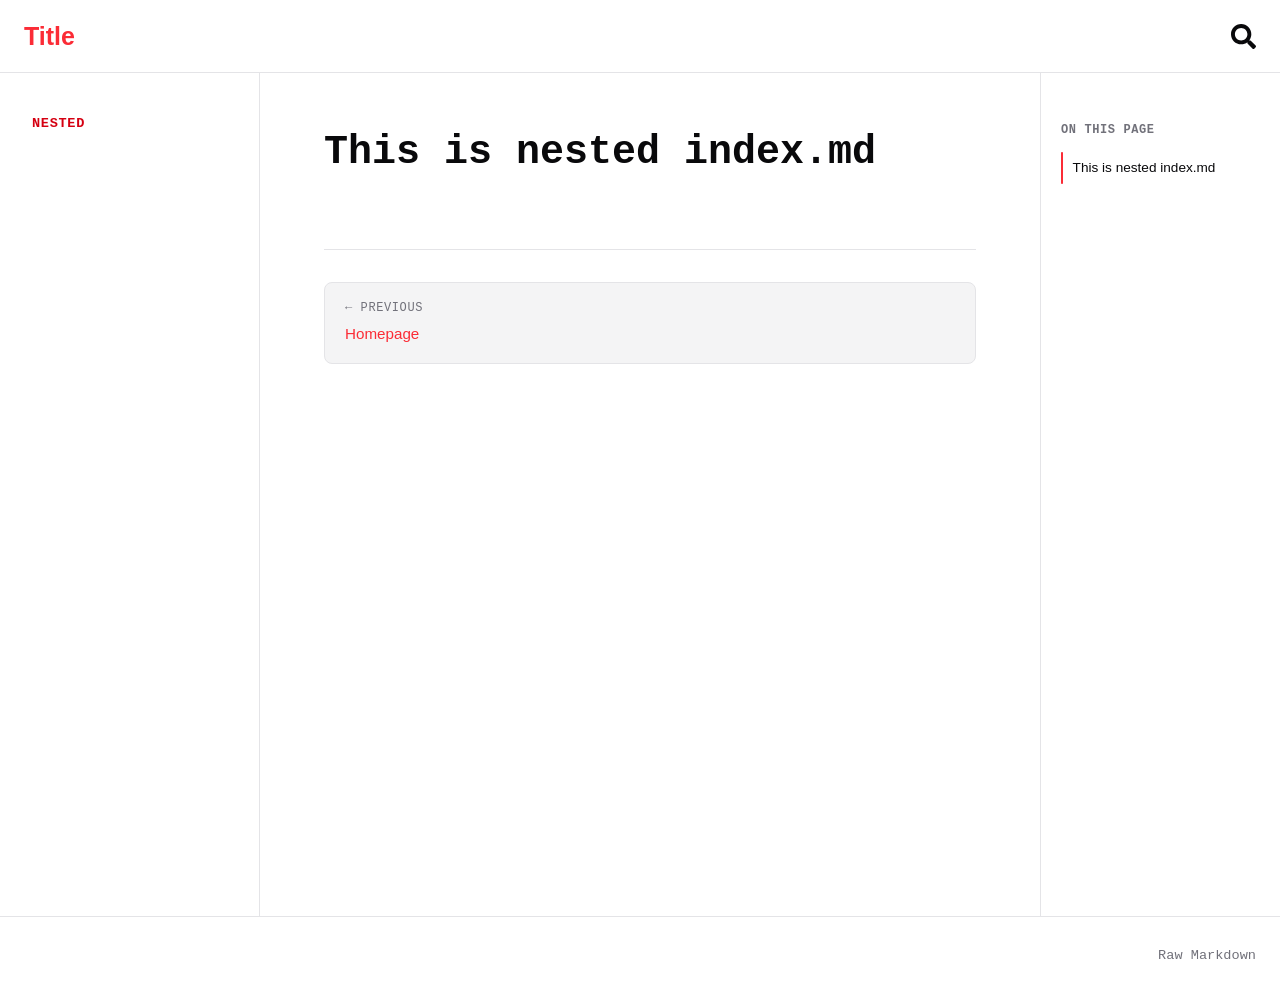
==== commit e7e22338: "feat: implement page ordering, markdown alerts, and color swatches     - Add custom sidebar ordering" ====
--- a/docs/html/nested/index.html
+++ b/docs/html/nested/index.html
@@ -1,4 +1,8 @@
-<!doctype html><html data-background-theme=standard data-radius-theme=standard data-theme=crimson lang=en><meta charset=UTF-8><meta content="width=device-width,initial-scale=1.0" name=viewport><title>Nested</title><meta content="Part of documentation about index" name=description><link href=./icon.svg rel=icon type=image/x-icon><script>window.VAULT_SEARCH_INDEX=[{title:`index`,url:`index.html`,category:null,headers:[`Heading Level 1`,`Heading Level 2`,`Heading Level 3`,`Heading Level 4`,`Heading Level 5`,`Heading Level 6`,`Typography & Inline Styles`,`Blockquotes`,`Lists`,`Unordered List`,`Ordered List`,`Task List (GFM)`,`Code Blocks`,`Syntax Highlighting (Rust)`,`Syntax Highlighting (JavaScript)`,`Indented Code Block`,`Tables`,`Links & Media`,`Extended Elements`,`Footnotes`,`Collapsible Section (HTML)`]},{title:`other`,url:`other.html`,category:null,headers:[`Other file`]},{title:`index`,url:`nested/index.html`,category:`Nested`,headers:[`This is nested index.md`]},{title:`extra nested`,url:`nested/extra-nested.html`,category:`Nested`,headers:[`This is extra nested file`]}];</script><style>:root{--background:#fff;--foreground:#09090b;--muted:#71717a;--border:#e4e4e7;--card-bg:#f4f4f5;--accent:#e4e4e7;--hover-bg:#0000000a;--shadow-dropdown:0 10px 25px #00000014;--shadow-sidebar:4px 0 25px #00000014;--font-sans:-apple-system, BlinkMacSystemFont, "Segoe UI", Roboto, Helvetica, Arial, sans-serif;--font-code:"JetBrains Mono", monospace}@media (prefers-color-scheme:dark){:root{--background:#0a0a0a;--foreground:#f4f4f5;--muted:#a1a1aa;--border:#27272a;--card-bg:#121215;--accent:#27272a;--hover-bg:#ffffff0d;--shadow-dropdown:0 10px 25px #000000b3;--shadow-sidebar:4px 0 25px #000000b3}}*{box-sizing:border-box;scroll-behavior:smooth}body{background-color:var(--background);min-height:100vh;color:var(--foreground);font-family:var(--font-sans);grid-template:"header header header""sidebar content toc"1fr"footer footer footer"/260px minmax(0,1fr) 240px;margin:0;padding:0;line-height:1.6;display:grid}h1,h2,h3,h4{font-family:var(--font-code);color:var(--foreground);scroll-margin-top:2rem;font-weight:600}h1{margin-top:0;font-size:2.5rem}h2{border-bottom:1px solid var(--border);margin-top:2.5rem;padding-bottom:.5rem;font-size:1.75rem}p{opacity:.9;font-size:1.05rem}a{color:var(--foreground);text-decoration:underline;text-decoration-color:var(--border);text-underline-offset:4px;transition:color .2s,text-decoration-color .2s}main a{color:var(--main);text-decoration:underline;transition:all .4s}a:hover{color:var(--main-alt);text-decoration-color:var(--main-alt);transition:all .25s}pre,code{font-family:var(--font-code)}p code,li code,td code,blockquote code{white-space:nowrap;background-color:var(--card-bg);border:1px solid var(--border);border-radius:var(--radius-sm);color:var(--main-alt);padding:.15rem .4rem;font-size:.85em;transition:all .4s}pre{background-color:var(--card-bg);border:1px solid var(--border);border-radius:var(--radius-lg);margin:2rem 0;padding:1.5rem;position:relative;overflow-x:auto}pre code{color:var(--foreground);background-color:#0000;border:none;padding:0;font-size:.875rem}table{border-collapse:collapse;border:1px solid var(--border);border-radius:var(--radius-md);width:100%;margin:2rem 0;font-size:.95rem;overflow:hidden}th{background-color:var(--accent);color:var(--foreground);text-align:left;border-bottom:1px solid var(--border);padding:10px 14px;font-weight:600}td{border-bottom:1px solid var(--border);color:var(--foreground);opacity:.9;padding:10px 14px}tr:last-child td{border-bottom:none}:root{--background:#fff;--card-bg:#f4f4f5;--border:#e4e4e7;--accent:#e4e4e7}@media (prefers-color-scheme:dark){:root{--background:#121212;--card-bg:#1e1e1e;--border:#2c2c2c;--accent:#2c2c2c}}[data-background-theme=standard]{--background:#fff;--card-bg:#f4f4f5;--border:#e4e4e7;--accent:#e4e4e7}@media (prefers-color-scheme:dark){[data-background-theme=standard]{--background:#121212;--card-bg:#1e1e1e;--border:#2c2c2c;--accent:#2c2c2c}}[data-background-theme=comfy]{--background:#f4f4f5;--card-bg:#fff;--border:#e4e4e7;--accent:#e4e4e7}@media (prefers-color-scheme:dark){[data-background-theme=comfy]{--background:#18181b;--card-bg:#27272a;--border:#3f3f46;--accent:#3f3f46}}[data-background-theme=deep-black]{--background:#fff;--card-bg:#fff;--border:#d4d4d8;--accent:#d4d4d8}@media (prefers-color-scheme:dark){[data-background-theme=deep-black]{--background:#000;--card-bg:#0d0d0d;--border:#222;--accent:#222}}[data-background-theme=zen]{--background:#faf9f6;--card-bg:#fff;--border:#e8e6e1;--accent:#e8e6e1}@media (prefers-color-scheme:dark){[data-background-theme=zen]{--background:#1f1f1f;--card-bg:#303030;--border:#444;--accent:#444}}[data-background-theme=stone]{--background:#fafaf9;--card-bg:#fff;--border:#e7e5e4;--accent:#e7e5e4}@media (prefers-color-scheme:dark){[data-background-theme=stone]{--background:#1c1917;--card-bg:#292524;--border:#44403c;--accent:#44403c}}[data-background-theme=mauve]{--background:#fbf9fa;--card-bg:#fff;--border:#f0e6ee;--accent:#f0e6ee}@media (prefers-color-scheme:dark){[data-background-theme=mauve]{--background:#1d161e;--card-bg:#291f2b;--border:#3d2c40;--accent:#3d2c40}}[data-background-theme=olive]{--background:#fafaf8;--card-bg:#fff;--border:#eaeae2;--accent:#eaeae2}@media (prefers-color-scheme:dark){[data-background-theme=olive]{--background:#1d1d16;--card-bg:#2a2a20;--border:#3f3f31;--accent:#3f3f31}}[data-background-theme=mist]{--background:#f8fafc;--card-bg:#fff;--border:#e2e8f0;--accent:#e2e8f0}@media (prefers-color-scheme:dark){[data-background-theme=mist]{--background:#161b1d;--card-bg:#1e2427;--border:#2b3539;--accent:#2b3539}}[data-background-theme=taupe]{--background:#faf9f8;--card-bg:#fff;--border:#ede7e3;--accent:#ede7e3}@media (prefers-color-scheme:dark){[data-background-theme=taupe]{--background:#1d1816;--card-bg:#2a2220;--border:#3f3531;--accent:#3f3531}}.back-link{border-bottom:1px solid var(--border);background-color:var(--background);z-index:999;grid-area:header;align-items:center;gap:1rem;padding:1rem 1.5rem;display:flex;position:sticky;top:0;-webkit-transform:translate(0);transform:translate(0)}.nav-bar{justify-content:space-between;display:flex}.home-btn{color:var(--main);font-size:25px;font-weight:700;text-decoration:none;transition:color .25s,transform .45s}.home-btn:hover{color:var(--main-alt);transition:all .25s}.menu-toggle{cursor:pointer;background:0 0;border:none;flex-direction:column;justify-content:space-around;width:30px;height:25px;padding:0;display:none}.menu-toggle .icon-line{background-color:var(--foreground);border-radius:var(--radius-xs);width:100%;height:3px;transition:all .3s ease-in-out}.menu-toggle.open .icon-line:first-child{background-color:var(--main-alt);transition:all .4s;transform:translateY(8.5px)rotate(45deg)}.menu-toggle.open .icon-line:nth-child(2){opacity:0}.menu-toggle.open .icon-line:nth-child(3){background-color:var(--main-alt);transition:all .4s;transform:translateY(-8.5px)rotate(-45deg)}.search-btn{color:var(--foreground);cursor:pointer;background-color:#0000;border:none;justify-content:center;align-items:center;padding:0;font-size:25px;transition:color .3s;display:flex}.search-btn:hover{color:var(--main-alt);transition:all .25s}.search-box{z-index:50;flex-direction:column;gap:.75rem;width:100%;max-width:600px;padding:0 1.5rem;display:none;position:absolute;top:15vh;left:50%;transform:translate(-50%)}.search-box.active{display:flex}.search-box input{background-color:var(--card-bg);width:100%;color:var(--foreground);border:1px solid var(--border);border-radius:var(--radius-lg);font-size:1.25rem;font-family:var(--font-code);outline:none;padding:.85rem 1.25rem;transition:border-color .2s,box-shadow .2s}.search-box input:focus{border-color:var(--main);box-shadow:0 0 0 2px rgba(var(--main), .15);transition:all .25s}.search-suggestions{background-color:var(--card-bg);border:1px solid var(--border);border-radius:var(--radius-lg);box-shadow:var(--shadow-dropdown);flex-direction:column;gap:.25rem;padding:.5rem;display:flex}.search-suggestions button{color:var(--muted);text-align:left;border-radius:var(--radius-sm);cursor:pointer;font-family:var(--font-code);background:0 0;border:none;padding:.6rem .75rem;font-size:.9rem;transition:color .2s,background-color .2s}.search-suggestions button:hover{background-color:var(--hover-bg);color:var(--foreground)}.search-suggestions button.suggestion-item{text-transform:capitalize;justify-content:space-between;align-items:center;width:100%;display:flex}.search-suggestions button.suggestion-item.selected{background-color:var(--active-bg);color:var(--main-alt);transition:all .4s}body.sidebar-locked .search-btn,body.sidebar-locked .search-box{pointer-events:none;opacity:.4;user-select:none}.sidebar{overscroll-behavior:contain;border-right:1px solid var(--border);background-color:var(--background);grid-area:sidebar;height:calc(100dvh - 57px);padding:2rem 1.25rem;font-size:.9rem;position:sticky;top:57px;overflow-y:auto}.sidebar-section{margin-bottom:2rem}.sidebar-title{font-family:var(--font-code);text-transform:uppercase;letter-spacing:.05em;color:var(--foreground);justify-content:space-between;align-items:center;gap:.5rem;margin-bottom:.5rem;padding:.25rem .75rem;font-size:.85rem;font-weight:700;display:flex}.sidebar-title button{color:var(--foreground);cursor:pointer;border-radius:var(--radius-sm,4px);background-color:#0000;border:none;flex-shrink:0;justify-content:center;align-items:center;padding:.25rem;transition:color .2s,background-color .2s;display:inline-flex}.sidebar-title button:hover{color:var(--main);background-color:var(--hover-bg);transition:all .25s}a.sidebar-title-link,.sidebar-title-text{color:var(--foreground);flex-grow:1;align-items:center;gap:.4rem;padding:.25rem 0;text-decoration:none;transition:color .2s;display:flex}a.sidebar-title-link:after{opacity:.4;font-size:1rem;transition:transform .2s,opacity .2s,color .2s}a.sidebar-title-link:hover,a.sidebar-title-link:hover~button{color:var(--main);transition:all .25s}a.sidebar-title-link.active,a.sidebar-title-link.active~button{color:var(--main-alt);cursor:default;transition:all .4s}a.sidebar-title-link:not(.active):hover:before{opacity:1;color:var(--main);transition:all .25s;transform:translate(2px)}.sidebar-list{text-transform:capitalize;margin:0;padding:0;list-style:none}.sidebar-section .sidebar-list{margin-left:1.5rem}.sidebar-section .sidebar-list a:not(.active){border-left:1px solid var(--border);border-radius:0}.sidebar-item{margin:.25rem 0}.sidebar-link{border-radius:var(--radius-sm);color:var(--muted);padding:.4rem .75rem;text-decoration:none;transition:color .2s,background-color .2s;display:block}.sidebar-link:hover{color:var(--foreground);background-color:var(--hover-bg)}.sidebar-link.active{cursor:default;color:var(--foreground);background-color:var(--active-bg);border-left:2px solid var(--main);padding-left:calc(.75rem - 2px);font-weight:500;transition:all .4s}.sidebar-section.collapsed .sidebar-list{display:none}.sidebar-section.collapsed .sidebar-toggle svg{transform:rotate(-90deg)}.sidebar-toggle svg{transition:transform .2s}.doc-content{grid-area:content;width:100%;max-width:900px;margin:0 auto;padding:3rem 4rem}.toc-sidebar{overscroll-behavior:contain;border-left:1px solid var(--border);grid-area:toc;max-height:calc(100dvh - 57px);padding:3rem 1.25rem 5rem;font-size:.85rem;position:sticky;top:57px;overflow-y:auto}.toc-sidebar div:first-child{font-family:var(--font-code);text-transform:uppercase;letter-spacing:.05em;color:var(--muted);margin-bottom:.75rem;font-size:.75rem;font-weight:600}.toc-list{border-left:2px solid var(--border);flex-direction:column;gap:.2rem;margin:0;padding:0;list-style:none;display:flex;position:relative}.toc-list li{position:relative}.toc-link{color:var(--muted);border-radius:var(--radius-sm);padding:.3rem .6rem;font-size:.85rem;text-decoration:none;transition:color .2s,background-color .2s;display:block}.toc-link:hover{color:var(--foreground);background-color:var(--hover-bg)}.toc-item-h3{border-left:1px solid var(--border);margin-left:.75rem;padding-left:.4rem}.toc-item-h4{border-left:1px solid var(--border);margin-left:1.5rem;padding-left:.4rem}.toc-link.active{color:var(--foreground);font-weight:500}li.active:before{content:"";background-color:var(--main);border-radius:var(--radius-xs);width:2px;position:absolute;top:0;bottom:0}.toc-item.active:before{left:-2px}.toc-item-h3.active:before{left:calc(-.75rem - 2px)}.toc-item-h4.active:before{left:calc(-1.5rem - 2px)}.toc-mobile-toggle{z-index:25;border-radius:var(--radius-sm);cursor:pointer;color:var(--muted);background:0 0;border-color:#0000;padding:.5rem;transition:background-color .2s,color .2s;display:none;position:fixed;top:75px;right:1.25rem}.toc-mobile-toggle:hover,.toc-mobile-toggle:focus{background-color:var(--hover-bg);color:var(--foreground);transition:all .35s}.toc-mobile-toggle svg{width:20px;height:20px}.pagination-nav{border-top:1px solid var(--border);justify-content:space-between;gap:1rem;margin-top:4rem;padding-top:2rem;display:flex}.pagination-btn{background-color:var(--card-bg);border:1px solid var(--border);border-radius:var(--radius-lg);color:var(--foreground);flex-direction:column;flex:1;gap:.25rem;max-width:48%;padding:1rem 1.25rem;text-decoration:none;transition:border-color .2s,transform .2s;display:flex}.pagination-btn:only-child{max-width:100%}.pagination-btn:hover{border-color:var(--main);color:var(--foreground);transition:all .25s}.pagination-btn.next{text-align:right;align-items:flex-end}.pagination-label{font-family:var(--font-code);text-transform:uppercase;letter-spacing:.05em;color:var(--muted);font-size:.75rem}.pagination-title{color:var(--main);text-transform:capitalize;font-size:.95rem;font-weight:500;transition:all .4s}.raw-md{z-index:50;text-align:right;border-top:1px solid var(--border);background-color:var(--background);grid-area:footer;padding:1.5rem}.raw-md a{font-family:var(--font-code);color:var(--muted);font-size:.85rem;text-decoration:none;transition:color .2s}.raw-md a:hover{color:var(--foreground)}@media (width<=1200px){body{grid-template-columns:260px minmax(0,1fr);grid-template-areas:"header header""sidebar content""footer footer"}.doc-content{padding:3rem 4rem 3rem 2rem}.toc-mobile-toggle{cursor:pointer;flex-direction:column;align-items:flex-end;gap:5px;width:42px;padding:.75rem .5rem;transition:all .45s;display:flex;position:fixed;top:15em;right:.5rem;transform:translateY(-50%)}.toc-mini-line{background-color:var(--muted);border-radius:var(--radius-xs);height:2px;transition:background-color .2s,width .2s}.toc-mini-line.level-top{width:20px}.toc-mini-line.level-mid{width:12px}.toc-mini-line.level-low{width:6px}.toc-mini-line.active{background-color:var(--main);width:24px;transition:all .4s}.toc-mobile-toggle:hover .toc-mini-line:not(.active){background-color:var(--foreground)}.toc-sidebar{background-color:var(--background);border:1px solid var(--border);border-radius:var(--radius-sm);opacity:0;visibility:hidden;pointer-events:none;width:260px;height:auto;max-height:30rem;padding:1.5rem;transition:opacity .2s,transform .2s,visibility .2s;display:none;top:7em;right:4.5rem;transform:translate(20px);box-shadow:0 8px 24px #0003}.toc-sidebar.show-mobile{z-index:15;opacity:1!important;visibility:visible!important;pointer-events:auto!important;display:block!important;position:fixed!important;transform:translate(0)!important}.toc-mobile-bg{background-color:var(--background)}.doc-content{margin-top:65px;padding:1.5rem 4rem 1.5rem 1.5rem}.back-link{z-index:999;width:100%;position:fixed;top:0;left:0}}@media (width<=768px){body{grid-template-columns:1fr;grid-template-areas:"header""content""footer"}body.sidebar-open{overflow:hidden}.menu-toggle{display:flex}.sidebar-backdrop{backdrop-filter:blur(2px);z-index:900;opacity:0;visibility:hidden;background-color:#0009;width:100vw;height:100dvh;transition:opacity .3s,visibility .3s;position:fixed;top:0;left:0}body.sidebar-open .sidebar-backdrop{opacity:1;visibility:visible}.sidebar{z-index:910;background-color:var(--background);width:260px;height:100dvh;box-shadow:var(--shadow-sidebar);padding:calc(57px + 2rem) 1.25rem 2rem;transition:transform .3s cubic-bezier(.16,1,.3,1);display:block;position:fixed;top:0;left:0;transform:translate(-100%)}body.sidebar-open .sidebar{transform:translate(0)}}@media (width<=600px){body{display:block}.back-link{padding:.75rem 1rem}.doc-content{padding:1rem 4rem 1rem 1rem}h1{font-size:1.8rem}h2{font-size:1.4rem}.pagination-nav{flex-direction:column}.pagination-btn{max-width:100%;text-align:left!important;align-items:flex-start!important}}@media (width<=359px){table{display:block;overflow:auto}}:root,[data-radius-theme=standard]{--radius-lg:8px;--radius-md:6px;--radius-sm:4px;--radius-xs:2px}[data-radius-theme=brutalist]{--radius-lg:0px;--radius-md:0px;--radius-sm:0px;--radius-xs:0px}[data-radius-theme=rounded]{--radius-lg:16px;--radius-md:12px;--radius-sm:8px;--radius-xs:4px}:root,[data-theme=crimson]{--main:oklch(63.7% .237 25.331);--main-alt:oklch(53.7% .237 25.331);--active-bg:oklch(63.7% .237 25.331/.1)}@media (prefers-color-scheme:dark){:root,[data-theme=crimson]{--main:oklch(69.7% .237 25.331);--main-alt:oklch(79.7% .237 25.331);--active-bg:oklch(69.7% .237 25.331/.18)}}[data-theme=orange-red]{--main:oklch(64.6% .222 41.116);--main-alt:oklch(54.6% .222 41.116);--active-bg:oklch(64.6% .222 41.116/.1)}@media (prefers-color-scheme:dark){[data-theme=orange-red]{--main:oklch(70.6% .222 41.116);--main-alt:oklch(80.6% .222 41.116);--active-bg:oklch(70.6% .222 41.116/.18)}}[data-theme=orange]{--main:oklch(66.6% .179 58.318);--main-alt:oklch(56.6% .179 58.318);--active-bg:oklch(66.6% .179 58.318/.1)}@media (prefers-color-scheme:dark){[data-theme=orange]{--main:oklch(72.6% .179 58.318);--main-alt:oklch(82.6% .179 58.318);--active-bg:oklch(72.6% .179 58.318/.18)}}[data-theme=yellow]{--main:oklch(68.1% .162 75.834);--main-alt:oklch(58.1% .162 75.834);--active-bg:oklch(68.1% .162 75.834/.1)}@media (prefers-color-scheme:dark){[data-theme=yellow]{--main:oklch(74.1% .162 75.834);--main-alt:oklch(84.1% .162 75.834);--active-bg:oklch(74.1% .162 75.834/.18)}}[data-theme=green]{--main:oklch(64.8% .2 131.684);--main-alt:oklch(54.8% .2 131.684);--active-bg:oklch(64.8% .2 131.684/.1)}@media (prefers-color-scheme:dark){[data-theme=green]{--main:oklch(70.8% .2 131.684);--main-alt:oklch(80.8% .2 131.684);--active-bg:oklch(70.8% .2 131.684/.18)}}[data-theme=emerald]{--main:oklch(62.7% .194 149.214);--main-alt:oklch(52.7% .194 149.214);--active-bg:oklch(62.7% .194 149.214/.1)}@media (prefers-color-scheme:dark){[data-theme=emerald]{--main:oklch(68.7% .194 149.214);--main-alt:oklch(78.7% .194 149.214);--active-bg:oklch(68.7% .194 149.214/.18)}}[data-theme=teal]{--main:oklch(59.6% .145 163.225);--main-alt:oklch(49.6% .145 163.225);--active-bg:oklch(59.6% .145 163.225/.1)}@media (prefers-color-scheme:dark){[data-theme=teal]{--main:oklch(65.6% .145 163.225);--main-alt:oklch(75.6% .145 163.225);--active-bg:oklch(65.6% .145 163.225/.18)}}[data-theme=cyan]{--main:oklch(60% .118 184.704);--main-alt:oklch(50% .118 184.704);--active-bg:oklch(60% .118 184.704/.1)}@media (prefers-color-scheme:dark){[data-theme=cyan]{--main:oklch(66% .118 184.704);--main-alt:oklch(76% .118 184.704);--active-bg:oklch(66% .118 184.704/.18)}}[data-theme=blue]{--main:oklch(60.9% .126 221.723);--main-alt:oklch(50.9% .126 221.723);--active-bg:oklch(60.9% .126 221.723/.1)}@media (prefers-color-scheme:dark){[data-theme=blue]{--main:oklch(66.9% .126 221.723);--main-alt:oklch(76.9% .126 221.723);--active-bg:oklch(66.9% .126 221.723/.18)}}[data-theme=indigo]{--main:oklch(58.87% .2323 282.69);--main-alt:oklch(48.87% .2323 282.69);--active-bg:oklch(58.87% .2323 282.69/.1)}@media (prefers-color-scheme:dark){[data-theme=indigo]{--main:oklch(64.87% .2323 282.69);--main-alt:oklch(74.87% .2323 282.69);--active-bg:oklch(64.87% .2323 282.69/.18)}}[data-theme=purple]{--main:oklch(43.83% .2179 303.91);--main-alt:oklch(33.83% .2179 303.91);--active-bg:oklch(43.83% .2179 303.91/.1)}@media (prefers-color-scheme:dark){[data-theme=purple]{--main:oklch(49.83% .2179 303.91);--main-alt:oklch(59.83% .2179 303.91);--active-bg:oklch(49.83% .2179 303.91/.18)}}[data-theme=rose]{--main:oklch(58.6% .253 17.585);--main-alt:oklch(48.6% .253 17.585);--active-bg:oklch(58.6% .253 17.585/.1)}@media (prefers-color-scheme:dark){[data-theme=rose]{--main:oklch(64.6% .253 17.585);--main-alt:oklch(74.6% .253 17.585);--active-bg:oklch(64.6% .253 17.585/.18)}}[data-theme=silver]{--main:oklch(98.5% .002 247.839);--main-alt:oklch(88.5% .002 247.839);--active-bg:oklch(98.5% .002 247.839/.1)}@media (prefers-color-scheme:dark){[data-theme=silver]{--main:oklch(85% .002 247.839);--main-alt:oklch(95% .002 247.839);--active-bg:oklch(85% .002 247.839/.18)}}[data-theme=fuchsia]{--main:oklch(59.1% .293 322.896);--main-alt:oklch(49.1% .293 322.896);--active-bg:oklch(59.1% .293 322.896/.1)}@media (prefers-color-scheme:dark){[data-theme=fuchsia]{--main:oklch(65.1% .293 322.896);--main-alt:oklch(75.1% .293 322.896);--active-bg:oklch(65.1% .293 322.896/.18)}}[data-theme=pink]{--main:oklch(59.2% .249 .584);--main-alt:oklch(49.2% .249 .584);--active-bg:oklch(59.2% .249 .584/.1)}@media (prefers-color-scheme:dark){[data-theme=pink]{--main:oklch(65.2% .249 .584);--main-alt:oklch(75.2% .249 .584);--active-bg:oklch(65.2% .249 .584/.18)}}[data-theme=amber]{--main:oklch(62.5% .19 60.5);--main-alt:oklch(52.5% .19 60.5);--active-bg:oklch(62.5% .19 60.5/.1)}@media (prefers-color-scheme:dark){[data-theme=amber]{--main:oklch(69.5% .19 60.5);--main-alt:oklch(79.5% .19 60.5);--active-bg:oklch(69.5% .19 60.5/.18)}}[data-theme=lime]{--main:oklch(72% .21 128.5);--main-alt:oklch(62% .21 128.5);--active-bg:oklch(72% .21 128.5/.1)}@media (prefers-color-scheme:dark){[data-theme=lime]{--main:oklch(78% .21 128.5);--main-alt:oklch(86% .21 128.5);--active-bg:oklch(78% .21 128.5/.18)}}[data-theme=red]{--main:oklch(58% .25 24.5);--main-alt:oklch(48% .25 24.5);--active-bg:oklch(58% .25 24.5/.1)}@media (prefers-color-scheme:dark){[data-theme=red]{--main:oklch(64% .25 24.5);--main-alt:oklch(74% .25 24.5);--active-bg:oklch(64% .25 24.5/.18)}}[data-theme=sky]{--main:oklch(60% .15 235);--main-alt:oklch(50% .15 235);--active-bg:oklch(60% .15 235/.1)}@media (prefers-color-scheme:dark){[data-theme=sky]{--main:oklch(67% .15 235);--main-alt:oklch(77% .15 235);--active-bg:oklch(67% .15 235/.18)}}[data-theme=violet]{--main:oklch(52% .25 295);--main-alt:oklch(42% .25 295);--active-bg:oklch(52% .25 295/.1)}@media (prefers-color-scheme:dark){[data-theme=violet]{--main:oklch(59% .25 295);--main-alt:oklch(69% .25 295);--active-bg:oklch(59% .25 295/.18)}}</style><link onload="this.media='all'" href=../css/lazy__syntax-highlighting.css media=print rel=stylesheet><script>// 1. Code Block Copy Buttons
+<!doctype html><html data-background-theme=standard data-radius-theme=standard data-theme=crimson lang=en><meta charset=UTF-8><meta content="width=device-width,initial-scale=1.0" name=viewport><title>Nested</title><meta content="Part of documentation about index" name=description><link href=./icon.svg rel=icon type=image/x-icon><script>window.VAULT_SEARCH_INDEX=[{title:`index`,url:`index.html`,category:null,headers:[`Heading Level 1`,`Heading Level 2`,`Heading Level 3`,`Heading Level 4`,`Heading Level 5`,`Heading Level 6`,`Typography & Inline Styles`,`Blockquotes`,`Alerts`,`Lists`,`Unordered List`,`Ordered List`,`Task List (GFM)`,`Code Blocks`,`Syntax Highlighting (Rust)`,`Syntax Highlighting (JavaScript)`,`Indented Code Block`,`Tables`,`Links & Media`,`Extended Elements`,`Footnotes`,`Collapsible Section (HTML)`,`Supported color models`]},{title:`index`,url:`nested/index.html`,category:`Nested`,headers:[`This is nested index.md`]}];</script><style>:root{--background:#fff;--foreground:#09090b;--muted:#71717a;--border:#e4e4e7;--card-bg:#f4f4f5;--accent:#e4e4e7;--hover-bg:#0000000a;--shadow-dropdown:0 10px 25px #00000014;--shadow-sidebar:4px 0 25px #00000014;--font-sans:-apple-system, BlinkMacSystemFont, "Segoe UI", Roboto, Helvetica, Arial, sans-serif;--font-code:"JetBrains Mono", monospace}@media (prefers-color-scheme:dark){:root{--background:#0a0a0a;--foreground:#f4f4f5;--muted:#a1a1aa;--border:#27272a;--card-bg:#121215;--accent:#27272a;--hover-bg:#ffffff0d;--shadow-dropdown:0 10px 25px #000000b3;--shadow-sidebar:4px 0 25px #000000b3}}*{box-sizing:border-box;scroll-behavior:smooth}body{background-color:var(--background);min-height:100vh;color:var(--foreground);font-family:var(--font-sans);grid-template:"header header header""sidebar content toc"1fr"footer footer footer"/260px minmax(0,1fr) 240px;margin:0;padding:0;line-height:1.6;display:grid}h1,h2,h3,h4{font-family:var(--font-code);color:var(--foreground);scroll-margin-top:2rem;font-weight:600}h1{margin-top:0;font-size:2.5rem}h2{border-bottom:1px solid var(--border);margin-top:2.5rem;padding-bottom:.5rem;font-size:1.75rem}p{opacity:.9;font-size:1.05rem}a{color:var(--foreground);text-decoration:underline;text-decoration-color:var(--border);text-underline-offset:4px;transition:color .2s,text-decoration-color .2s}main a{color:var(--main);text-decoration:underline;transition:all .4s}a:hover{color:var(--main-alt);text-decoration-color:var(--main-alt);transition:all .25s}pre,code{font-family:var(--font-code)}p code,li code,td code,blockquote code{white-space:nowrap;background-color:var(--card-bg);border:1px solid var(--border);border-radius:var(--radius-sm);color:var(--main-alt);padding:.15rem .4rem;font-size:.85em;transition:all .4s}pre{background-color:var(--card-bg);border:1px solid var(--border);border-radius:var(--radius-lg);margin:2rem 0;padding:1.5rem;position:relative;overflow-x:auto}pre code{color:var(--foreground);background-color:#0000;border:none;padding:0;font-size:.875rem}table{border-collapse:collapse;border:1px solid var(--border);border-radius:var(--radius-md);width:100%;margin:2rem 0;font-size:.95rem;overflow:hidden}th{background-color:var(--accent);color:var(--foreground);text-align:left;border-bottom:1px solid var(--border);padding:10px 14px;font-weight:600}td{border-bottom:1px solid var(--border);color:var(--foreground);opacity:.9;padding:10px 14px}tr:last-child td{border-bottom:none}ul:has(>li input[type=checkbox]),.contains-task-list{padding-left:0;list-style:none}li:has(>input[type=checkbox]),.task-list-item{align-items:flex-start;gap:.6rem;margin-bottom:.5rem;line-height:1.6;display:flex}input[type=checkbox]{-webkit-appearance:none;appearance:none;border:2px solid var(--muted);border-radius:var(--radius-sm,4px);cursor:pointer;background-color:#0000;flex-shrink:0;place-content:center;width:1.25rem;height:1.25rem;margin:.2rem 0 0;transition:background-color .25s,border-color .25s,box-shadow .25s;display:grid}input[type=checkbox]:hover:not(:disabled){border-color:var(--main)}input[type=checkbox]:focus-visible{border-color:var(--main);box-shadow:0 0 0 2px rgba(var(--main), .15);outline:none}input[type=checkbox]:before{content:"";clip-path:polygon(14% 44%,0 65%,50% 100%,100% 16%,80% 0%,43% 62%);background-color:var(--foreground);width:.75rem;height:.75rem;transition:transform .25s cubic-bezier(.4,0,.2,1);transform:scale(0)}input[type=checkbox]:checked{background-color:var(--main-alt);border-color:var(--main-alt)}input[type=checkbox]:checked:before{transform:scale(1)}input[type=checkbox]:disabled{cursor:not-allowed;opacity:.6}li:has(>input[type=checkbox]:checked){color:var(--muted);text-decoration:line-through;transition:color .25s}:root{--background:#fff;--card-bg:#f4f4f5;--border:#e4e4e7;--accent:#e4e4e7}@media (prefers-color-scheme:dark){:root{--background:#121212;--card-bg:#1e1e1e;--border:#2c2c2c;--accent:#2c2c2c}}[data-background-theme=standard]{--background:#fff;--card-bg:#f4f4f5;--border:#e4e4e7;--accent:#e4e4e7}@media (prefers-color-scheme:dark){[data-background-theme=standard]{--background:#121212;--card-bg:#1e1e1e;--border:#2c2c2c;--accent:#2c2c2c}}[data-background-theme=comfy]{--background:#f4f4f5;--card-bg:#fff;--border:#e4e4e7;--accent:#e4e4e7}@media (prefers-color-scheme:dark){[data-background-theme=comfy]{--background:#18181b;--card-bg:#27272a;--border:#3f3f46;--accent:#3f3f46}}[data-background-theme=deep-black]{--background:#fff;--card-bg:#fff;--border:#d4d4d8;--accent:#d4d4d8}@media (prefers-color-scheme:dark){[data-background-theme=deep-black]{--background:#000;--card-bg:#0d0d0d;--border:#222;--accent:#222}}[data-background-theme=zen]{--background:#faf9f6;--card-bg:#fff;--border:#e8e6e1;--accent:#e8e6e1}@media (prefers-color-scheme:dark){[data-background-theme=zen]{--background:#1f1f1f;--card-bg:#303030;--border:#444;--accent:#444}}[data-background-theme=stone]{--background:#fafaf9;--card-bg:#fff;--border:#e7e5e4;--accent:#e7e5e4}@media (prefers-color-scheme:dark){[data-background-theme=stone]{--background:#1c1917;--card-bg:#292524;--border:#44403c;--accent:#44403c}}[data-background-theme=mauve]{--background:#fbf9fa;--card-bg:#fff;--border:#f0e6ee;--accent:#f0e6ee}@media (prefers-color-scheme:dark){[data-background-theme=mauve]{--background:#1d161e;--card-bg:#291f2b;--border:#3d2c40;--accent:#3d2c40}}[data-background-theme=olive]{--background:#fafaf8;--card-bg:#fff;--border:#eaeae2;--accent:#eaeae2}@media (prefers-color-scheme:dark){[data-background-theme=olive]{--background:#1d1d16;--card-bg:#2a2a20;--border:#3f3f31;--accent:#3f3f31}}[data-background-theme=mist]{--background:#f8fafc;--card-bg:#fff;--border:#e2e8f0;--accent:#e2e8f0}@media (prefers-color-scheme:dark){[data-background-theme=mist]{--background:#161b1d;--card-bg:#1e2427;--border:#2b3539;--accent:#2b3539}}[data-background-theme=taupe]{--background:#faf9f8;--card-bg:#fff;--border:#ede7e3;--accent:#ede7e3}@media (prefers-color-scheme:dark){[data-background-theme=taupe]{--background:#1d1816;--card-bg:#2a2220;--border:#3f3531;--accent:#3f3531}}.back-link{border-bottom:1px solid var(--border);background-color:var(--background);z-index:999;grid-area:header;align-items:center;gap:1rem;padding:1rem 1.5rem;display:flex;position:sticky;top:0;-webkit-transform:translate(0);transform:translate(0)}.nav-bar{justify-content:space-between;display:flex}.home-btn{color:var(--main);font-size:25px;font-weight:700;text-decoration:none;transition:color .25s,transform .45s}.home-btn:hover{color:var(--main-alt);transition:all .25s}.menu-toggle{cursor:pointer;background:0 0;border:none;flex-direction:column;justify-content:space-around;width:30px;height:25px;padding:0;display:none}.menu-toggle .icon-line{background-color:var(--foreground);border-radius:var(--radius-xs);width:100%;height:3px;transition:all .3s ease-in-out}.menu-toggle.open .icon-line:first-child{background-color:var(--main-alt);transition:all .4s;transform:translateY(8.5px)rotate(45deg)}.menu-toggle.open .icon-line:nth-child(2){opacity:0}.menu-toggle.open .icon-line:nth-child(3){background-color:var(--main-alt);transition:all .4s;transform:translateY(-8.5px)rotate(-45deg)}.search-btn{color:var(--foreground);cursor:pointer;background-color:#0000;border:none;justify-content:center;align-items:center;padding:0;font-size:25px;transition:color .3s;display:flex}.search-btn:hover{color:var(--main-alt);transition:all .25s}.search-box{z-index:50;flex-direction:column;gap:.75rem;width:100%;max-width:600px;padding:0 1.5rem;display:none;position:absolute;top:15vh;left:50%;transform:translate(-50%)}.search-box.active{display:flex}.search-box input{background-color:var(--card-bg);width:100%;color:var(--foreground);border:1px solid var(--border);border-radius:var(--radius-lg);font-size:1.25rem;font-family:var(--font-code);outline:none;padding:.85rem 1.25rem;transition:border-color .2s,box-shadow .2s}.search-box input:focus{border-color:var(--main);box-shadow:0 0 0 2px rgba(var(--main), .15);transition:all .25s}.search-suggestions{background-color:var(--card-bg);border:1px solid var(--border);border-radius:var(--radius-lg);box-shadow:var(--shadow-dropdown);flex-direction:column;gap:.25rem;padding:.5rem;display:flex}.search-suggestions button{color:var(--muted);text-align:left;border-radius:var(--radius-sm);cursor:pointer;font-family:var(--font-code);background:0 0;border:none;padding:.6rem .75rem;font-size:.9rem;transition:color .2s,background-color .2s}.search-suggestions button:hover{background-color:var(--hover-bg);color:var(--foreground)}.search-suggestions button.suggestion-item{text-transform:capitalize;justify-content:space-between;align-items:center;width:100%;display:flex}.search-suggestions button.suggestion-item.selected{background-color:var(--active-bg);color:var(--main-alt);transition:all .4s}body.sidebar-locked .search-btn,body.sidebar-locked .search-box{pointer-events:none;opacity:.4;user-select:none}.sidebar{overscroll-behavior:contain;border-right:1px solid var(--border);background-color:var(--background);grid-area:sidebar;height:calc(100dvh - 57px);padding:2rem 1.25rem;font-size:.9rem;position:sticky;top:57px;overflow-y:auto}.sidebar-section{margin-bottom:.25rem}.sidebar-title{font-family:var(--font-code);text-transform:uppercase;letter-spacing:.05em;color:var(--foreground);justify-content:space-between;align-items:center;gap:.5rem;margin-bottom:.5rem;padding:.25rem .75rem;font-size:.85rem;font-weight:700;display:flex}.sidebar-title button{color:var(--foreground);cursor:pointer;border-radius:var(--radius-sm,4px);background-color:#0000;border:none;flex-shrink:0;justify-content:center;align-items:center;padding:.25rem;transition:color .2s,background-color .2s;display:inline-flex}.sidebar-title button:hover{color:var(--main);background-color:var(--hover-bg);transition:all .25s}a.sidebar-title-link,.sidebar-title-text{color:var(--foreground);flex-grow:1;align-items:center;gap:.4rem;padding:.25rem 0;text-decoration:none;transition:color .2s;display:flex}a.sidebar-title-link:after{opacity:.4;font-size:1rem;transition:transform .2s,opacity .2s,color .2s}a.sidebar-title-link:hover,a.sidebar-title-link:hover~button{color:var(--main);transition:all .25s}a.sidebar-title-link.active,a.sidebar-title-link.active~button{color:var(--main-alt);cursor:default;transition:all .4s}a.sidebar-title-link:not(.active):hover:before{opacity:1;color:var(--main);transition:all .25s;transform:translate(2px)}.sidebar-list{text-transform:capitalize;margin:0;padding:0;list-style:none}.sidebar-section .sidebar-list{margin-left:1.5rem}.sidebar-section .sidebar-list a:not(.active){border-left:1px solid var(--border);border-radius:0}.sidebar-item{margin:.25rem 0}.sidebar-link{border-radius:var(--radius-sm);color:var(--muted);padding:.4rem .75rem;text-decoration:none;transition:color .2s,background-color .2s;display:block}.sidebar-link:hover{color:var(--foreground);background-color:var(--hover-bg)}.sidebar-link.active{cursor:default;color:var(--foreground);background-color:var(--active-bg);border-left:2px solid var(--main);padding-left:calc(.75rem - 2px);font-weight:500;transition:all .4s}.sidebar-section.collapsed .sidebar-list{display:none}.sidebar-section.collapsed .sidebar-toggle svg{transform:rotate(-90deg)}.sidebar-toggle svg{transition:transform .2s}.doc-content{grid-area:content;width:100%;max-width:900px;margin:0 auto;padding:3rem 4rem}.toc-sidebar{overscroll-behavior:contain;border-left:1px solid var(--border);grid-area:toc;max-height:calc(100dvh - 57px);padding:3rem 1.25rem 5rem;font-size:.85rem;position:sticky;top:57px;overflow-y:auto}.toc-sidebar div:first-child{font-family:var(--font-code);text-transform:uppercase;letter-spacing:.05em;color:var(--muted);margin-bottom:.75rem;font-size:.75rem;font-weight:600}.toc-list{border-left:2px solid var(--border);flex-direction:column;gap:.2rem;margin:0;padding:0;list-style:none;display:flex;position:relative}.toc-list li{position:relative}.toc-link{color:var(--muted);border-radius:var(--radius-sm);padding:.3rem .6rem;font-size:.85rem;text-decoration:none;transition:color .2s,background-color .2s;display:block}.toc-link:hover{color:var(--foreground);background-color:var(--hover-bg)}.toc-item-h3{border-left:1px solid var(--border);margin-left:.75rem;padding-left:.4rem}.toc-item-h4{border-left:1px solid var(--border);margin-left:1.5rem;padding-left:.4rem}.toc-link.active{color:var(--foreground);font-weight:500}li.active:before{content:"";background-color:var(--main);border-radius:var(--radius-xs);width:2px;position:absolute;top:0;bottom:0}.toc-item.active:before{left:-2px}.toc-item-h3.active:before{left:calc(-.75rem - 2px)}.toc-item-h4.active:before{left:calc(-1.5rem - 2px)}.toc-mobile-toggle{z-index:25;border-radius:var(--radius-sm);cursor:pointer;color:var(--muted);background:0 0;border-color:#0000;padding:.5rem;transition:background-color .2s,color .2s;display:none;position:fixed;top:75px;right:1.25rem}.toc-mobile-toggle:hover,.toc-mobile-toggle:focus{background-color:var(--hover-bg);color:var(--foreground);transition:all .35s}.toc-mobile-toggle svg{width:20px;height:20px}.pagination-nav{border-top:1px solid var(--border);justify-content:space-between;gap:1rem;margin-top:4rem;padding-top:2rem;display:flex}.pagination-btn{background-color:var(--card-bg);border:1px solid var(--border);border-radius:var(--radius-lg);color:var(--foreground);flex-direction:column;flex:1;gap:.25rem;max-width:48%;padding:1rem 1.25rem;text-decoration:none;transition:border-color .2s,transform .2s;display:flex}.pagination-btn:only-child{max-width:100%}.pagination-btn:hover{border-color:var(--main);color:var(--foreground);transition:all .25s}.pagination-btn.next{text-align:right;align-items:flex-end}.pagination-label{font-family:var(--font-code);text-transform:uppercase;letter-spacing:.05em;color:var(--muted);font-size:.75rem}.pagination-title{color:var(--main);text-transform:capitalize;font-size:.95rem;font-weight:500;transition:all .4s}.raw-md{z-index:50;text-align:right;border-top:1px solid var(--border);background-color:var(--background);grid-area:footer;padding:1.5rem}.raw-md a{font-family:var(--font-code);color:var(--muted);font-size:.85rem;text-decoration:none;transition:color .2s}.raw-md a:hover{color:var(--foreground)}@media (width<=1200px){body{grid-template-columns:260px minmax(0,1fr);grid-template-areas:"header header""sidebar content""footer footer"}.doc-content{padding:3rem 4rem 3rem 2rem}.toc-mobile-toggle{cursor:pointer;flex-direction:column;align-items:flex-end;gap:5px;width:42px;padding:.75rem .5rem;transition:all .45s;display:flex;position:fixed;top:15em;right:.5rem;transform:translateY(-50%)}.toc-mini-line{background-color:var(--muted);border-radius:var(--radius-xs);height:2px;transition:background-color .2s,width .2s}.toc-mini-line.level-top{width:20px}.toc-mini-line.level-mid{width:12px}.toc-mini-line.level-low{width:6px}.toc-mini-line.active{background-color:var(--main);width:24px;transition:all .4s}.toc-mobile-toggle:hover .toc-mini-line:not(.active){background-color:var(--foreground)}.toc-sidebar{background-color:var(--background);border:1px solid var(--border);border-radius:var(--radius-sm);opacity:0;visibility:hidden;pointer-events:none;width:260px;height:auto;max-height:30rem;padding:1.5rem;transition:opacity .2s,transform .2s,visibility .2s;display:none;top:7em;right:4.5rem;transform:translate(20px);box-shadow:0 8px 24px #0003}.toc-sidebar.show-mobile{z-index:15;opacity:1!important;visibility:visible!important;pointer-events:auto!important;display:block!important;position:fixed!important;transform:translate(0)!important}.toc-mobile-bg{background-color:var(--background)}.doc-content{margin-top:65px;padding:1.5rem 4rem 1.5rem 1.5rem}.back-link{z-index:999;width:100%;position:fixed;top:0;left:0}}@media (width<=768px){body{grid-template-columns:1fr;grid-template-areas:"header""content""footer"}body.sidebar-open{overflow:hidden}.menu-toggle{display:flex}.sidebar-backdrop{backdrop-filter:blur(2px);z-index:900;opacity:0;visibility:hidden;background-color:#0009;width:100vw;height:100dvh;transition:opacity .3s,visibility .3s;position:fixed;top:0;left:0}body.sidebar-open .sidebar-backdrop{opacity:1;visibility:visible}.sidebar{z-index:910;background-color:var(--background);width:260px;height:100dvh;box-shadow:var(--shadow-sidebar);padding:calc(57px + 2rem) 1.25rem 2rem;transition:transform .3s cubic-bezier(.16,1,.3,1);display:block;position:fixed;top:0;left:0;transform:translate(-100%)}body.sidebar-open .sidebar{transform:translate(0)}}@media (width<=600px){body{display:block}.back-link{padding:.75rem 1rem}.doc-content{padding:1rem 4rem 1rem 1rem}h1{font-size:1.8rem}h2{font-size:1.4rem}.pagination-nav{flex-direction:column}.pagination-btn{max-width:100%;text-align:left!important;align-items:flex-start!important}}@media (width<=359px){table{display:block;overflow:auto}}.markdown-alert{border-left:4px solid;border-radius:0 6px 6px 0;margin-bottom:16px;padding:12px 16px;font-family:system-ui,sans-serif}.markdown-alert .alert-title{align-items:center;gap:8px;margin-top:0;margin-bottom:8px;font-weight:600;display:flex}.markdown-alert p:last-child{margin-bottom:0}.markdown-alert-note{background-color:#0969da1a;border-color:#0969da}.markdown-alert-note .alert-title{color:#0969da}.markdown-alert-tip{background-color:#1a7f371a;border-color:#1a7f37}.markdown-alert-tip .alert-title{color:#1a7f37}.markdown-alert-important{background-color:#8250df1a;border-color:#8250df}.markdown-alert-important .alert-title{color:#8250df}.markdown-alert-warning{background-color:#9a67001a;border-color:#9a6700}.markdown-alert-warning .alert-title{color:#9a6700}.markdown-alert-caution{background-color:#d1242f1a;border-color:#d1242f}.markdown-alert-caution .alert-title{color:#d1242f}.color-swatch{vertical-align:baseline;border:1px solid #80808066;border-radius:50%;width:.9em;height:.9em;margin-bottom:-.1em;margin-right:.4em;display:inline-block}section.footnotes{border-top:1px solid var(--border-color,#e1e4e8);color:var(--text-muted,#57606a);margin-top:2rem;padding-top:1rem;font-size:.85em}a[data-footnote-ref],section.footnotes li{scroll-margin-top:80px}section.footnotes h2.sr-only{clip:rect(0, 0, 0, 0);border:0;width:1px;height:1px;margin:-1px;padding:0;position:absolute;overflow:hidden}.data-footnote-backref{margin-left:.25rem;font-family:monospace;text-decoration:none}:root,[data-radius-theme=standard]{--radius-lg:8px;--radius-md:6px;--radius-sm:4px;--radius-xs:2px}[data-radius-theme=brutalist]{--radius-lg:0px;--radius-md:0px;--radius-sm:0px;--radius-xs:0px}[data-radius-theme=rounded]{--radius-lg:16px;--radius-md:12px;--radius-sm:8px;--radius-xs:4px}:root,[data-theme=crimson]{--main:oklch(63.7% .237 25.331);--main-alt:oklch(53.7% .237 25.331);--active-bg:oklch(63.7% .237 25.331/.1)}@media (prefers-color-scheme:dark){:root,[data-theme=crimson]{--main:oklch(69.7% .237 25.331);--main-alt:oklch(79.7% .237 25.331);--active-bg:oklch(69.7% .237 25.331/.18)}}[data-theme=orange-red]{--main:oklch(64.6% .222 41.116);--main-alt:oklch(54.6% .222 41.116);--active-bg:oklch(64.6% .222 41.116/.1)}@media (prefers-color-scheme:dark){[data-theme=orange-red]{--main:oklch(70.6% .222 41.116);--main-alt:oklch(80.6% .222 41.116);--active-bg:oklch(70.6% .222 41.116/.18)}}[data-theme=orange]{--main:oklch(66.6% .179 58.318);--main-alt:oklch(56.6% .179 58.318);--active-bg:oklch(66.6% .179 58.318/.1)}@media (prefers-color-scheme:dark){[data-theme=orange]{--main:oklch(72.6% .179 58.318);--main-alt:oklch(82.6% .179 58.318);--active-bg:oklch(72.6% .179 58.318/.18)}}[data-theme=yellow]{--main:oklch(68.1% .162 75.834);--main-alt:oklch(58.1% .162 75.834);--active-bg:oklch(68.1% .162 75.834/.1)}@media (prefers-color-scheme:dark){[data-theme=yellow]{--main:oklch(74.1% .162 75.834);--main-alt:oklch(84.1% .162 75.834);--active-bg:oklch(74.1% .162 75.834/.18)}}[data-theme=green]{--main:oklch(64.8% .2 131.684);--main-alt:oklch(54.8% .2 131.684);--active-bg:oklch(64.8% .2 131.684/.1)}@media (prefers-color-scheme:dark){[data-theme=green]{--main:oklch(70.8% .2 131.684);--main-alt:oklch(80.8% .2 131.684);--active-bg:oklch(70.8% .2 131.684/.18)}}[data-theme=emerald]{--main:oklch(62.7% .194 149.214);--main-alt:oklch(52.7% .194 149.214);--active-bg:oklch(62.7% .194 149.214/.1)}@media (prefers-color-scheme:dark){[data-theme=emerald]{--main:oklch(68.7% .194 149.214);--main-alt:oklch(78.7% .194 149.214);--active-bg:oklch(68.7% .194 149.214/.18)}}[data-theme=teal]{--main:oklch(59.6% .145 163.225);--main-alt:oklch(49.6% .145 163.225);--active-bg:oklch(59.6% .145 163.225/.1)}@media (prefers-color-scheme:dark){[data-theme=teal]{--main:oklch(65.6% .145 163.225);--main-alt:oklch(75.6% .145 163.225);--active-bg:oklch(65.6% .145 163.225/.18)}}[data-theme=cyan]{--main:oklch(60% .118 184.704);--main-alt:oklch(50% .118 184.704);--active-bg:oklch(60% .118 184.704/.1)}@media (prefers-color-scheme:dark){[data-theme=cyan]{--main:oklch(66% .118 184.704);--main-alt:oklch(76% .118 184.704);--active-bg:oklch(66% .118 184.704/.18)}}[data-theme=blue]{--main:oklch(60.9% .126 221.723);--main-alt:oklch(50.9% .126 221.723);--active-bg:oklch(60.9% .126 221.723/.1)}@media (prefers-color-scheme:dark){[data-theme=blue]{--main:oklch(66.9% .126 221.723);--main-alt:oklch(76.9% .126 221.723);--active-bg:oklch(66.9% .126 221.723/.18)}}[data-theme=indigo]{--main:oklch(58.87% .2323 282.69);--main-alt:oklch(48.87% .2323 282.69);--active-bg:oklch(58.87% .2323 282.69/.1)}@media (prefers-color-scheme:dark){[data-theme=indigo]{--main:oklch(64.87% .2323 282.69);--main-alt:oklch(74.87% .2323 282.69);--active-bg:oklch(64.87% .2323 282.69/.18)}}[data-theme=purple]{--main:oklch(43.83% .2179 303.91);--main-alt:oklch(33.83% .2179 303.91);--active-bg:oklch(43.83% .2179 303.91/.1)}@media (prefers-color-scheme:dark){[data-theme=purple]{--main:oklch(49.83% .2179 303.91);--main-alt:oklch(59.83% .2179 303.91);--active-bg:oklch(49.83% .2179 303.91/.18)}}[data-theme=rose]{--main:oklch(58.6% .253 17.585);--main-alt:oklch(48.6% .253 17.585);--active-bg:oklch(58.6% .253 17.585/.1)}@media (prefers-color-scheme:dark){[data-theme=rose]{--main:oklch(64.6% .253 17.585);--main-alt:oklch(74.6% .253 17.585);--active-bg:oklch(64.6% .253 17.585/.18)}}[data-theme=silver]{--main:oklch(98.5% .002 247.839);--main-alt:oklch(88.5% .002 247.839);--active-bg:oklch(98.5% .002 247.839/.1)}@media (prefers-color-scheme:dark){[data-theme=silver]{--main:oklch(85% .002 247.839);--main-alt:oklch(95% .002 247.839);--active-bg:oklch(85% .002 247.839/.18)}}[data-theme=fuchsia]{--main:oklch(59.1% .293 322.896);--main-alt:oklch(49.1% .293 322.896);--active-bg:oklch(59.1% .293 322.896/.1)}@media (prefers-color-scheme:dark){[data-theme=fuchsia]{--main:oklch(65.1% .293 322.896);--main-alt:oklch(75.1% .293 322.896);--active-bg:oklch(65.1% .293 322.896/.18)}}[data-theme=pink]{--main:oklch(59.2% .249 .584);--main-alt:oklch(49.2% .249 .584);--active-bg:oklch(59.2% .249 .584/.1)}@media (prefers-color-scheme:dark){[data-theme=pink]{--main:oklch(65.2% .249 .584);--main-alt:oklch(75.2% .249 .584);--active-bg:oklch(65.2% .249 .584/.18)}}[data-theme=amber]{--main:oklch(62.5% .19 60.5);--main-alt:oklch(52.5% .19 60.5);--active-bg:oklch(62.5% .19 60.5/.1)}@media (prefers-color-scheme:dark){[data-theme=amber]{--main:oklch(69.5% .19 60.5);--main-alt:oklch(79.5% .19 60.5);--active-bg:oklch(69.5% .19 60.5/.18)}}[data-theme=lime]{--main:oklch(72% .21 128.5);--main-alt:oklch(62% .21 128.5);--active-bg:oklch(72% .21 128.5/.1)}@media (prefers-color-scheme:dark){[data-theme=lime]{--main:oklch(78% .21 128.5);--main-alt:oklch(86% .21 128.5);--active-bg:oklch(78% .21 128.5/.18)}}[data-theme=red]{--main:oklch(58% .25 24.5);--main-alt:oklch(48% .25 24.5);--active-bg:oklch(58% .25 24.5/.1)}@media (prefers-color-scheme:dark){[data-theme=red]{--main:oklch(64% .25 24.5);--main-alt:oklch(74% .25 24.5);--active-bg:oklch(64% .25 24.5/.18)}}[data-theme=sky]{--main:oklch(60% .15 235);--main-alt:oklch(50% .15 235);--active-bg:oklch(60% .15 235/.1)}@media (prefers-color-scheme:dark){[data-theme=sky]{--main:oklch(67% .15 235);--main-alt:oklch(77% .15 235);--active-bg:oklch(67% .15 235/.18)}}[data-theme=violet]{--main:oklch(52% .25 295);--main-alt:oklch(42% .25 295);--active-bg:oklch(52% .25 295/.1)}@media (prefers-color-scheme:dark){[data-theme=violet]{--main:oklch(59% .25 295);--main-alt:oklch(69% .25 295);--active-bg:oklch(59% .25 295/.18)}}</style><link onload="this.media='all'" href=../css/lazy__syntax-highlighting.css media=print rel=stylesheet><script>// 1. Code Block Copy Buttons
+// Copy buttons are generated by js. This is intentional design. If
+// they were pre-parsed, when you remove this file they would still
+// be there without any functionality. It could be fixed by adding extra option
+// in init, but this may result in extra refactoring for no practical performance boost.
 function initCodeBlocks(){document.querySelectorAll(`pre`).forEach(block=>{getComputedStyle(block).position===`static`&&(block.style.position=`relative`);let copyButton=document.createElement(`button`);copyButton.type=`button`;let copyIcon=`<svg fill="currentColor" aria-hidden="true" height="16" viewBox="0 0 16 16" version="1.1" width="16" data-view-component="true"> <path d="M0 6.75C0 5.784.784 5 1.75 5h1.5a.75.75 0 0 1 0 1.5h-1.5a.25.25 0 0 0-.25.25v7.5c0 .138.112.25.25.25h7.5a.25.25 0 0 0 .25-.25v-1.5a.75.75 0 0 1 1.5 0v1.5A1.75 1.75 0 0 1 9.25 16h-7.5A1.75 1.75 0 0 1 0 14.25Z"></path><path d="M5 1.75C5 .784 5.784 0 6.75 0h7.5C15.216 0 16 .784 16 1.75v7.5A1.75 1.75 0 0 1 14.25 11h-7.5A1.75 1.75 0 0 1 5 9.25Zm1.75-.25a.25.25 0 0 0-.25.25v7.5c0 .138.112.25.25.25h7.5a.25.25 0 0 0 .25-.25v-7.5a.25.25 0 0 0-.25-.25Z"> </path> </svg>`,confirmIcon=`<svg fill="currentColor" aria-hidden="true" height="16" viewBox="0 0 16 16" version="1.1" width="16" data-view-component="true"> <path d = "M13.78 4.22a.75.75 0 0 1 0 1.06l-7.25 7.25a.75.75 0 0 1-1.06 0L2.22 9.28a.751.751 0 0 1 .018-1.042.751.751 0 0 1 1.042-.018L6 10.94l6.72-6.72a.75.75 0 0 1 1.06 0Z" ></path> </svg>`;copyButton.innerHTML=copyIcon,Object.assign(copyButton.style,{position:`absolute`,top:`8px`,right:`8px`,padding:`4px 8px`,fontSize:`12px`,fontFamily:`sans-serif`,background:`#2d2d2d`,color:`#ffffff`,border:`1px solid #444`,borderRadius:`var(--radius-sm)`,cursor:`pointer`,zIndex:`10`,transition:`background 0.2s ease`}),copyButton.addEventListener(`mouseenter`,()=>copyButton.style.background=`#444`),copyButton.addEventListener(`mouseleave`,()=>copyButton.style.background=`#2d2d2d`),copyButton.addEventListener(`click`,async()=>{let codeElement=block.querySelector(`code`),textToCopy=codeElement?codeElement.innerText:block.innerText;try{await navigator.clipboard.writeText(textToCopy),copyButton.innerHTML=`<svg fill="currentColor" aria-hidden="true" height="16" viewBox="0 0 16 16" version="1.1" width="16" data-view-component="true"> <path d = "M13.78 4.22a.75.75 0 0 1 0 1.06l-7.25 7.25a.75.75 0 0 1-1.06 0L2.22 9.28a.751.751 0 0 1 .018-1.042.751.751 0 0 1 1.042-.018L6 10.94l6.72-6.72a.75.75 0 0 1 1.06 0Z" ></path> </svg>`}catch(err){console.error(`Failed to copy text: `,err),copyButton.innerText=`Error`}finally{setTimeout(()=>copyButton.innerHTML=copyIcon,2e3)}}),block.appendChild(copyButton)})}
 // 3. Active Link Highlighting
 function initActiveLinks(){let currentSegments=window.location.pathname.toLowerCase().split(`/`).filter(Boolean);document.querySelectorAll(`.sidebar-link, .sidebar-title-link`).forEach(link=>{let href=link.getAttribute(`href`);if(!href)return;
@@ -28,4 +32,4 @@
 // 2. Sidebar Toggle & State Management
 function initSidebar(){let toggleBtn=document.getElementById(`sidebarToggle`),backdrop=document.getElementById(`sidebarBackdrop`),sidebar=document.querySelector(`.sidebar`),sidebarLinks=document.querySelectorAll(`.sidebar-link`),setSidebarOpen=isOpen=>{sidebar&&sidebar.classList.toggle(`active`,isOpen),backdrop&&backdrop.classList.toggle(`active`,isOpen),toggleBtn&&(toggleBtn.classList.toggle(`open`,isOpen),toggleBtn.setAttribute(`aria-expanded`,isOpen)),document.body.classList.toggle(`sidebar-open`,isOpen),document.body.classList.toggle(`sidebar-locked`,isOpen)};toggleBtn&&toggleBtn.addEventListener(`click`,e=>{e.stopPropagation(),setSidebarOpen(!document.body.classList.contains(`sidebar-open`))}),backdrop&&backdrop.addEventListener(`click`,()=>setSidebarOpen(!1)),sidebarLinks.forEach(link=>{link.addEventListener(`click`,()=>setSidebarOpen(!1))})}const initSidebarState=()=>{let normalizePath=path=>path.replace(/\/index\.html$/,`/`).replace(/\/$/,``),currentPath=normalizePath(window.location.pathname);document.querySelectorAll(`.sidebar-section`).forEach(section=>{let links=section.querySelectorAll(`a.sidebar-title-link, a.sidebar-link`),isSectionActive=!1;links.forEach(link=>{if(link.classList.contains(`active`))isSectionActive=!0;else try{normalizePath(new URL(link.getAttribute(`href`),window.location.href).pathname)===currentPath&&(isSectionActive=!0,link.classList.add(`active`))}catch{}}),isSectionActive?section.classList.remove(`collapsed`):section.classList.add(`collapsed`)})};document.readyState===`loading`?document.addEventListener(`DOMContentLoaded`,initSidebarState):initSidebarState(),document.addEventListener(`click`,e=>{let toggleBtn=e.target.closest(`.sidebar-toggle`);if(!toggleBtn)return;let section=toggleBtn.closest(`.sidebar-section`);section&&section.classList.toggle(`collapsed`)}),document.addEventListener(`DOMContentLoaded`,()=>{let tocSidebar=document.querySelector(`.toc-sidebar`),links=document.querySelectorAll(`.toc-link`),listItems=document.querySelectorAll(`.toc-list li`);if(!links.length||!tocSidebar)return;let toggleBtn=document.createElement(`button`);toggleBtn.className=`toc-mobile-toggle`,toggleBtn.setAttribute(`aria-label`,`Toggle Table of Contents`),listItems.forEach(li=>{let line=document.createElement(`span`);line.className=`toc-mini-line`,li.classList.contains(`toc-item-h3`)?line.classList.add(`level-mid`):li.classList.contains(`toc-item-h4`)?line.classList.add(`level-low`):line.classList.add(`level-top`),toggleBtn.appendChild(line)}),document.body.appendChild(toggleBtn);let miniLines=document.querySelectorAll(`.toc-mini-line`);toggleBtn.addEventListener(`click`,e=>{e.stopPropagation(),tocSidebar.classList.toggle(`show-mobile`)}),document.addEventListener(`click`,e=>{!tocSidebar.contains(e.target)&&!toggleBtn.contains(e.target)&&tocSidebar.classList.remove(`show-mobile`)}),links.forEach(link=>{link.addEventListener(`click`,()=>{window.innerWidth<=1024&&tocSidebar.classList.remove(`show-mobile`)})});let headings=Array.from(links).map(link=>document.getElementById(link.getAttribute(`href`).slice(1))).filter(Boolean),scrollOffset=80;function updateActiveTOC(){if(!headings.length)return;let activeIndex=0;for(let i=0;i<headings.length&&headings[i].getBoundingClientRect().top<=80;i++)activeIndex=i;window.innerHeight+window.scrollY>=document.body.offsetHeight-10&&(activeIndex=headings.length-1),document.querySelectorAll(`.toc-list li`).forEach(li=>li.classList.remove(`active`)),links.forEach(link=>link.classList.remove(`active`)),miniLines.forEach(line=>line.classList.remove(`active`));
 // Set new active states for both the main sidebar and the mini-map lines
-let activeLink=document.querySelector(`.toc-link[href="#${headings[activeIndex].id}"]`);activeLink&&(activeLink.classList.add(`active`),activeLink.parentElement.classList.add(`active`),miniLines[activeIndex]&&miniLines[activeIndex].classList.add(`active`))}let ticking=!1;window.addEventListener(`scroll`,()=>{ticking||=(window.requestAnimationFrame(()=>{updateActiveTOC(),ticking=!1}),!0)}),updateActiveTOC()});</script><script defer src=../js/lazy__main.js></script><body class="jetbrains-mono background foreground"><div class="back-link nav-bar"><button aria-label="Toggle Sidebar" class=menu-toggle id=sidebarToggle type=button><span class=icon-line></span> <span class=icon-line></span> <span class=icon-line></span></button><a aria-label=Home class=home-btn href=../index.html>Title</a><button aria-label=Search class=search-btn><svg viewbox="0 0 512 512" fill=currentColor height=1em stroke=currentColor stroke-width=0 width=1em xmlns=http://www.w3.org/2000/svg><path d="M505 442.7L405.3 343c-4.5-4.5-10.6-7-17-7H372c27.6-35.3 44-79.7 44-128C416 93.1 322.9 0 208 0S0 93.1 0 208s93.1 208 208 208c48.3 0 92.7-16.4 128-44v16.3c0 6.4 2.5 12.5 7 17l99.7 99.7c9.4 9.4 24.6 9.4 33.9 0l28.3-28.3c9.4-9.4 9.4-24.6.1-34zM208 336c-70.7 0-128-57.2-128-128 0-70.7 57.2-128 128-128 70.7 0 128 57.2 128 128 0 70.7-57.2 128-128 128z"></path></svg></button><div class=search-box><input placeholder="Search documentation..." autocomplete=off id=search name=search><div class=search-suggestions></div></div></div><div class=sidebar-backdrop id=sidebarBackdrop></div><aside class=sidebar><ul class=sidebar-list><li class=sidebar-item><a class=sidebar-link href=../other.html>other</a></ul><div class=sidebar-section><div class=sidebar-title><button aria-label="Toggle section" class=sidebar-toggle type=button><svg viewbox="0 0 12 12" fill=none height=12 stroke=currentColor stroke-linecap=round stroke-linejoin=round stroke-width=2 width=12><path d="m3 4.5 3 3 3-3"/></svg></button><a class=sidebar-title-link href=../nested/index.html>Nested</a></div><ul class=sidebar-list><li class=sidebar-item><a class=sidebar-link href=../nested/extra-nested.html>extra nested</a></ul></div></aside><main class=doc-content><div><h1 id=this-is-nested-index-md>This is nested index.md</h1></div><div class=pagination-nav><a class="pagination-btn prev" href=../other.html> <span class=pagination-label>← Previous</span> <span class=pagination-title>other</span> </a><a class="pagination-btn next" href=../nested/extra-nested.html> <span class=pagination-label>Next →</span> <span class=pagination-title>extra nested</span> </a></div></main><aside class=toc-sidebar><div class=toc-title>On this page</div><ul class=toc-list><li class=toc-item><a class=toc-link href=#this-is-nested-index-md>This is nested index.md</a></ul></aside><div class=raw-md><a aria-label="to md file" href=../../../docs/md/nested/index.md>Raw Markdown</a></div>+let activeLink=document.querySelector(`.toc-link[href="#${headings[activeIndex].id}"]`);activeLink&&(activeLink.classList.add(`active`),activeLink.parentElement.classList.add(`active`),miniLines[activeIndex]&&miniLines[activeIndex].classList.add(`active`))}let ticking=!1;window.addEventListener(`scroll`,()=>{ticking||=(window.requestAnimationFrame(()=>{updateActiveTOC(),ticking=!1}),!0)}),updateActiveTOC()});</script><script defer src=../js/lazy__main.js></script><body class="jetbrains-mono background foreground"><div class="back-link nav-bar"><button aria-label="Toggle Sidebar" class=menu-toggle id=sidebarToggle type=button><span class=icon-line></span> <span class=icon-line></span> <span class=icon-line></span></button><a aria-label=Home class=home-btn href=../index.html>Title</a><button aria-label=Search class=search-btn><svg viewbox="0 0 512 512" fill=currentColor height=1em stroke=currentColor stroke-width=0 width=1em xmlns=http://www.w3.org/2000/svg><path d="M505 442.7L405.3 343c-4.5-4.5-10.6-7-17-7H372c27.6-35.3 44-79.7 44-128C416 93.1 322.9 0 208 0S0 93.1 0 208s93.1 208 208 208c48.3 0 92.7-16.4 128-44v16.3c0 6.4 2.5 12.5 7 17l99.7 99.7c9.4 9.4 24.6 9.4 33.9 0l28.3-28.3c9.4-9.4 9.4-24.6.1-34zM208 336c-70.7 0-128-57.2-128-128 0-70.7 57.2-128 128-128 70.7 0 128 57.2 128 128 0 70.7-57.2 128-128 128z"></path></svg></button><div class=search-box><input placeholder="Search documentation..." autocomplete=off id=search name=search><div class=search-suggestions></div></div></div><div class=sidebar-backdrop id=sidebarBackdrop></div><aside class=sidebar><ul class=sidebar-list></ul><div class=sidebar-section><div class=sidebar-title><a class=sidebar-title-link href=../nested/index.html>Nested</a></div><ul class=sidebar-list></ul></div></aside><main class=doc-content><div><h1 id=this-is-nested-index-md>This is nested index.md</h1></div><div class=pagination-nav><a class="pagination-btn prev" href=../index.html> <span class=pagination-label>← Previous</span> <span class=pagination-title>Homepage</span> </a></div></main><aside class=toc-sidebar><div class=toc-title>On this page</div><ul class=toc-list><li class=toc-item><a class=toc-link href=#this-is-nested-index-md>This is nested index.md</a></ul></aside><div class=raw-md><a aria-label="to md file" href=../../../docs/md/nested/index.md>Raw Markdown</a></div>
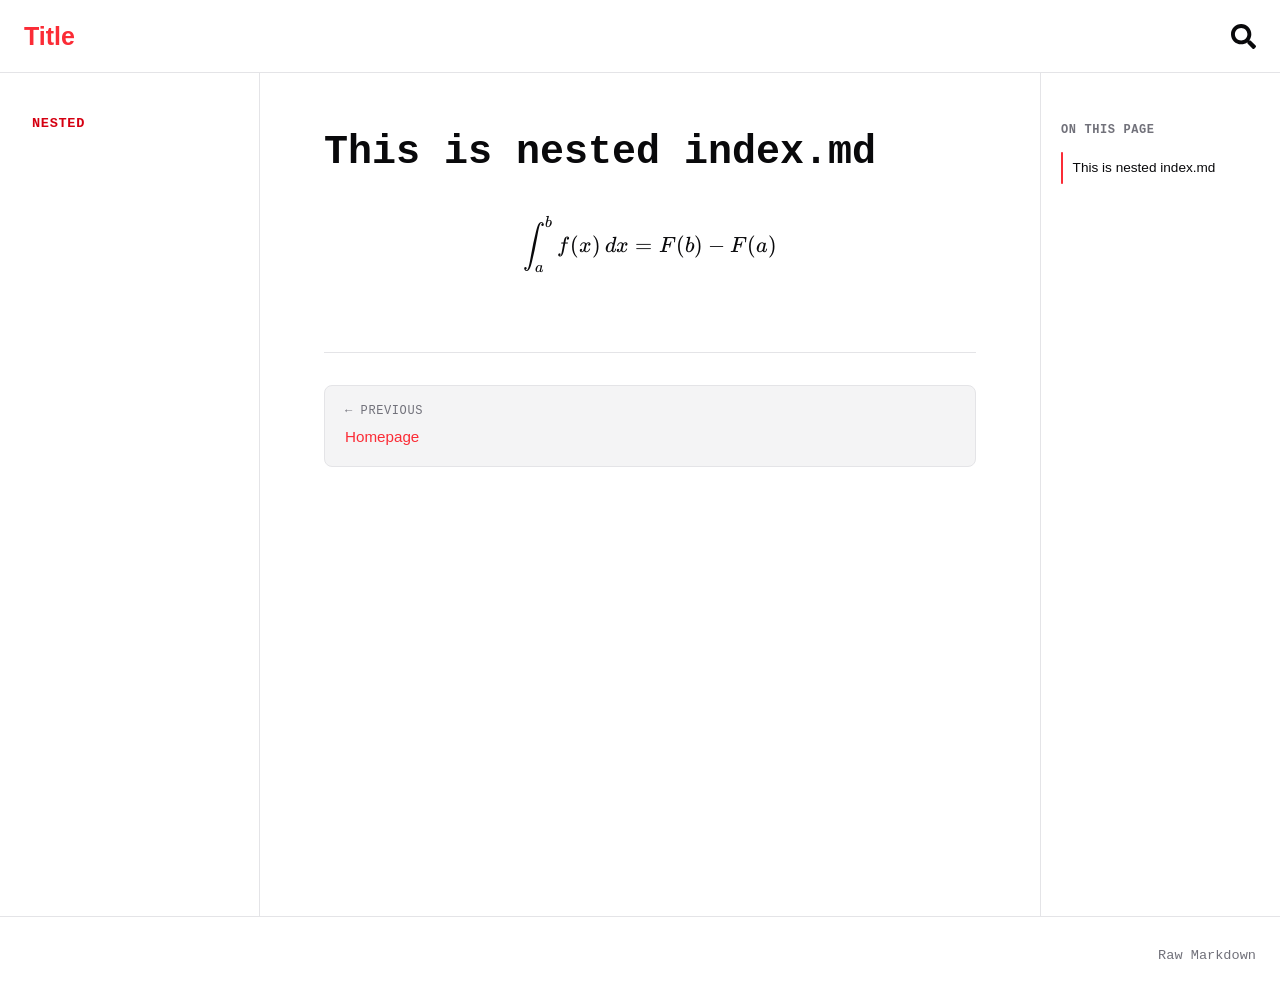
==== commit 94b570d1: "feat: add KaTeX math rendering support - Add `katex` dependency to Cargo.toml and update Cargo.lock " ====
--- a/docs/html/nested/index.html
+++ b/docs/html/nested/index.html
@@ -1,4 +1,4 @@
-<!doctype html><html data-background-theme=standard data-radius-theme=standard data-theme=crimson lang=en><meta charset=UTF-8><meta content="width=device-width,initial-scale=1.0" name=viewport><title>Nested</title><meta content="Part of documentation about index" name=description><link href=./icon.svg rel=icon type=image/x-icon><script>window.VAULT_SEARCH_INDEX=[{title:`index`,url:`index.html`,category:null,headers:[`Heading Level 1`,`Heading Level 2`,`Heading Level 3`,`Heading Level 4`,`Heading Level 5`,`Heading Level 6`,`Typography & Inline Styles`,`Blockquotes`,`Alerts`,`Lists`,`Unordered List`,`Ordered List`,`Task List (GFM)`,`Code Blocks`,`Syntax Highlighting (Rust)`,`Syntax Highlighting (JavaScript)`,`Indented Code Block`,`Tables`,`Links & Media`,`Extended Elements`,`Footnotes`,`Collapsible Section (HTML)`,`Supported color models`]},{title:`index`,url:`nested/index.html`,category:`Nested`,headers:[`This is nested index.md`]}];</script><style>:root{--background:#fff;--foreground:#09090b;--muted:#71717a;--border:#e4e4e7;--card-bg:#f4f4f5;--accent:#e4e4e7;--hover-bg:#0000000a;--shadow-dropdown:0 10px 25px #00000014;--shadow-sidebar:4px 0 25px #00000014;--font-sans:-apple-system, BlinkMacSystemFont, "Segoe UI", Roboto, Helvetica, Arial, sans-serif;--font-code:"JetBrains Mono", monospace}@media (prefers-color-scheme:dark){:root{--background:#0a0a0a;--foreground:#f4f4f5;--muted:#a1a1aa;--border:#27272a;--card-bg:#121215;--accent:#27272a;--hover-bg:#ffffff0d;--shadow-dropdown:0 10px 25px #000000b3;--shadow-sidebar:4px 0 25px #000000b3}}*{box-sizing:border-box;scroll-behavior:smooth}body{background-color:var(--background);min-height:100vh;color:var(--foreground);font-family:var(--font-sans);grid-template:"header header header""sidebar content toc"1fr"footer footer footer"/260px minmax(0,1fr) 240px;margin:0;padding:0;line-height:1.6;display:grid}h1,h2,h3,h4{font-family:var(--font-code);color:var(--foreground);scroll-margin-top:2rem;font-weight:600}h1{margin-top:0;font-size:2.5rem}h2{border-bottom:1px solid var(--border);margin-top:2.5rem;padding-bottom:.5rem;font-size:1.75rem}p{opacity:.9;font-size:1.05rem}a{color:var(--foreground);text-decoration:underline;text-decoration-color:var(--border);text-underline-offset:4px;transition:color .2s,text-decoration-color .2s}main a{color:var(--main);text-decoration:underline;transition:all .4s}a:hover{color:var(--main-alt);text-decoration-color:var(--main-alt);transition:all .25s}pre,code{font-family:var(--font-code)}p code,li code,td code,blockquote code{white-space:nowrap;background-color:var(--card-bg);border:1px solid var(--border);border-radius:var(--radius-sm);color:var(--main-alt);padding:.15rem .4rem;font-size:.85em;transition:all .4s}pre{background-color:var(--card-bg);border:1px solid var(--border);border-radius:var(--radius-lg);margin:2rem 0;padding:1.5rem;position:relative;overflow-x:auto}pre code{color:var(--foreground);background-color:#0000;border:none;padding:0;font-size:.875rem}table{border-collapse:collapse;border:1px solid var(--border);border-radius:var(--radius-md);width:100%;margin:2rem 0;font-size:.95rem;overflow:hidden}th{background-color:var(--accent);color:var(--foreground);text-align:left;border-bottom:1px solid var(--border);padding:10px 14px;font-weight:600}td{border-bottom:1px solid var(--border);color:var(--foreground);opacity:.9;padding:10px 14px}tr:last-child td{border-bottom:none}ul:has(>li input[type=checkbox]),.contains-task-list{padding-left:0;list-style:none}li:has(>input[type=checkbox]),.task-list-item{align-items:flex-start;gap:.6rem;margin-bottom:.5rem;line-height:1.6;display:flex}input[type=checkbox]{-webkit-appearance:none;appearance:none;border:2px solid var(--muted);border-radius:var(--radius-sm,4px);cursor:pointer;background-color:#0000;flex-shrink:0;place-content:center;width:1.25rem;height:1.25rem;margin:.2rem 0 0;transition:background-color .25s,border-color .25s,box-shadow .25s;display:grid}input[type=checkbox]:hover:not(:disabled){border-color:var(--main)}input[type=checkbox]:focus-visible{border-color:var(--main);box-shadow:0 0 0 2px rgba(var(--main), .15);outline:none}input[type=checkbox]:before{content:"";clip-path:polygon(14% 44%,0 65%,50% 100%,100% 16%,80% 0%,43% 62%);background-color:var(--foreground);width:.75rem;height:.75rem;transition:transform .25s cubic-bezier(.4,0,.2,1);transform:scale(0)}input[type=checkbox]:checked{background-color:var(--main-alt);border-color:var(--main-alt)}input[type=checkbox]:checked:before{transform:scale(1)}input[type=checkbox]:disabled{cursor:not-allowed;opacity:.6}li:has(>input[type=checkbox]:checked){color:var(--muted);text-decoration:line-through;transition:color .25s}:root{--background:#fff;--card-bg:#f4f4f5;--border:#e4e4e7;--accent:#e4e4e7}@media (prefers-color-scheme:dark){:root{--background:#121212;--card-bg:#1e1e1e;--border:#2c2c2c;--accent:#2c2c2c}}[data-background-theme=standard]{--background:#fff;--card-bg:#f4f4f5;--border:#e4e4e7;--accent:#e4e4e7}@media (prefers-color-scheme:dark){[data-background-theme=standard]{--background:#121212;--card-bg:#1e1e1e;--border:#2c2c2c;--accent:#2c2c2c}}[data-background-theme=comfy]{--background:#f4f4f5;--card-bg:#fff;--border:#e4e4e7;--accent:#e4e4e7}@media (prefers-color-scheme:dark){[data-background-theme=comfy]{--background:#18181b;--card-bg:#27272a;--border:#3f3f46;--accent:#3f3f46}}[data-background-theme=deep-black]{--background:#fff;--card-bg:#fff;--border:#d4d4d8;--accent:#d4d4d8}@media (prefers-color-scheme:dark){[data-background-theme=deep-black]{--background:#000;--card-bg:#0d0d0d;--border:#222;--accent:#222}}[data-background-theme=zen]{--background:#faf9f6;--card-bg:#fff;--border:#e8e6e1;--accent:#e8e6e1}@media (prefers-color-scheme:dark){[data-background-theme=zen]{--background:#1f1f1f;--card-bg:#303030;--border:#444;--accent:#444}}[data-background-theme=stone]{--background:#fafaf9;--card-bg:#fff;--border:#e7e5e4;--accent:#e7e5e4}@media (prefers-color-scheme:dark){[data-background-theme=stone]{--background:#1c1917;--card-bg:#292524;--border:#44403c;--accent:#44403c}}[data-background-theme=mauve]{--background:#fbf9fa;--card-bg:#fff;--border:#f0e6ee;--accent:#f0e6ee}@media (prefers-color-scheme:dark){[data-background-theme=mauve]{--background:#1d161e;--card-bg:#291f2b;--border:#3d2c40;--accent:#3d2c40}}[data-background-theme=olive]{--background:#fafaf8;--card-bg:#fff;--border:#eaeae2;--accent:#eaeae2}@media (prefers-color-scheme:dark){[data-background-theme=olive]{--background:#1d1d16;--card-bg:#2a2a20;--border:#3f3f31;--accent:#3f3f31}}[data-background-theme=mist]{--background:#f8fafc;--card-bg:#fff;--border:#e2e8f0;--accent:#e2e8f0}@media (prefers-color-scheme:dark){[data-background-theme=mist]{--background:#161b1d;--card-bg:#1e2427;--border:#2b3539;--accent:#2b3539}}[data-background-theme=taupe]{--background:#faf9f8;--card-bg:#fff;--border:#ede7e3;--accent:#ede7e3}@media (prefers-color-scheme:dark){[data-background-theme=taupe]{--background:#1d1816;--card-bg:#2a2220;--border:#3f3531;--accent:#3f3531}}.back-link{border-bottom:1px solid var(--border);background-color:var(--background);z-index:999;grid-area:header;align-items:center;gap:1rem;padding:1rem 1.5rem;display:flex;position:sticky;top:0;-webkit-transform:translate(0);transform:translate(0)}.nav-bar{justify-content:space-between;display:flex}.home-btn{color:var(--main);font-size:25px;font-weight:700;text-decoration:none;transition:color .25s,transform .45s}.home-btn:hover{color:var(--main-alt);transition:all .25s}.menu-toggle{cursor:pointer;background:0 0;border:none;flex-direction:column;justify-content:space-around;width:30px;height:25px;padding:0;display:none}.menu-toggle .icon-line{background-color:var(--foreground);border-radius:var(--radius-xs);width:100%;height:3px;transition:all .3s ease-in-out}.menu-toggle.open .icon-line:first-child{background-color:var(--main-alt);transition:all .4s;transform:translateY(8.5px)rotate(45deg)}.menu-toggle.open .icon-line:nth-child(2){opacity:0}.menu-toggle.open .icon-line:nth-child(3){background-color:var(--main-alt);transition:all .4s;transform:translateY(-8.5px)rotate(-45deg)}.search-btn{color:var(--foreground);cursor:pointer;background-color:#0000;border:none;justify-content:center;align-items:center;padding:0;font-size:25px;transition:color .3s;display:flex}.search-btn:hover{color:var(--main-alt);transition:all .25s}.search-box{z-index:50;flex-direction:column;gap:.75rem;width:100%;max-width:600px;padding:0 1.5rem;display:none;position:absolute;top:15vh;left:50%;transform:translate(-50%)}.search-box.active{display:flex}.search-box input{background-color:var(--card-bg);width:100%;color:var(--foreground);border:1px solid var(--border);border-radius:var(--radius-lg);font-size:1.25rem;font-family:var(--font-code);outline:none;padding:.85rem 1.25rem;transition:border-color .2s,box-shadow .2s}.search-box input:focus{border-color:var(--main);box-shadow:0 0 0 2px rgba(var(--main), .15);transition:all .25s}.search-suggestions{background-color:var(--card-bg);border:1px solid var(--border);border-radius:var(--radius-lg);box-shadow:var(--shadow-dropdown);flex-direction:column;gap:.25rem;padding:.5rem;display:flex}.search-suggestions button{color:var(--muted);text-align:left;border-radius:var(--radius-sm);cursor:pointer;font-family:var(--font-code);background:0 0;border:none;padding:.6rem .75rem;font-size:.9rem;transition:color .2s,background-color .2s}.search-suggestions button:hover{background-color:var(--hover-bg);color:var(--foreground)}.search-suggestions button.suggestion-item{text-transform:capitalize;justify-content:space-between;align-items:center;width:100%;display:flex}.search-suggestions button.suggestion-item.selected{background-color:var(--active-bg);color:var(--main-alt);transition:all .4s}body.sidebar-locked .search-btn,body.sidebar-locked .search-box{pointer-events:none;opacity:.4;user-select:none}.sidebar{overscroll-behavior:contain;border-right:1px solid var(--border);background-color:var(--background);grid-area:sidebar;height:calc(100dvh - 57px);padding:2rem 1.25rem;font-size:.9rem;position:sticky;top:57px;overflow-y:auto}.sidebar-section{margin-bottom:.25rem}.sidebar-title{font-family:var(--font-code);text-transform:uppercase;letter-spacing:.05em;color:var(--foreground);justify-content:space-between;align-items:center;gap:.5rem;margin-bottom:.5rem;padding:.25rem .75rem;font-size:.85rem;font-weight:700;display:flex}.sidebar-title button{color:var(--foreground);cursor:pointer;border-radius:var(--radius-sm,4px);background-color:#0000;border:none;flex-shrink:0;justify-content:center;align-items:center;padding:.25rem;transition:color .2s,background-color .2s;display:inline-flex}.sidebar-title button:hover{color:var(--main);background-color:var(--hover-bg);transition:all .25s}a.sidebar-title-link,.sidebar-title-text{color:var(--foreground);flex-grow:1;align-items:center;gap:.4rem;padding:.25rem 0;text-decoration:none;transition:color .2s;display:flex}a.sidebar-title-link:after{opacity:.4;font-size:1rem;transition:transform .2s,opacity .2s,color .2s}a.sidebar-title-link:hover,a.sidebar-title-link:hover~button{color:var(--main);transition:all .25s}a.sidebar-title-link.active,a.sidebar-title-link.active~button{color:var(--main-alt);cursor:default;transition:all .4s}a.sidebar-title-link:not(.active):hover:before{opacity:1;color:var(--main);transition:all .25s;transform:translate(2px)}.sidebar-list{text-transform:capitalize;margin:0;padding:0;list-style:none}.sidebar-section .sidebar-list{margin-left:1.5rem}.sidebar-section .sidebar-list a:not(.active){border-left:1px solid var(--border);border-radius:0}.sidebar-item{margin:.25rem 0}.sidebar-link{border-radius:var(--radius-sm);color:var(--muted);padding:.4rem .75rem;text-decoration:none;transition:color .2s,background-color .2s;display:block}.sidebar-link:hover{color:var(--foreground);background-color:var(--hover-bg)}.sidebar-link.active{cursor:default;color:var(--foreground);background-color:var(--active-bg);border-left:2px solid var(--main);padding-left:calc(.75rem - 2px);font-weight:500;transition:all .4s}.sidebar-section.collapsed .sidebar-list{display:none}.sidebar-section.collapsed .sidebar-toggle svg{transform:rotate(-90deg)}.sidebar-toggle svg{transition:transform .2s}.doc-content{grid-area:content;width:100%;max-width:900px;margin:0 auto;padding:3rem 4rem}.toc-sidebar{overscroll-behavior:contain;border-left:1px solid var(--border);grid-area:toc;max-height:calc(100dvh - 57px);padding:3rem 1.25rem 5rem;font-size:.85rem;position:sticky;top:57px;overflow-y:auto}.toc-sidebar div:first-child{font-family:var(--font-code);text-transform:uppercase;letter-spacing:.05em;color:var(--muted);margin-bottom:.75rem;font-size:.75rem;font-weight:600}.toc-list{border-left:2px solid var(--border);flex-direction:column;gap:.2rem;margin:0;padding:0;list-style:none;display:flex;position:relative}.toc-list li{position:relative}.toc-link{color:var(--muted);border-radius:var(--radius-sm);padding:.3rem .6rem;font-size:.85rem;text-decoration:none;transition:color .2s,background-color .2s;display:block}.toc-link:hover{color:var(--foreground);background-color:var(--hover-bg)}.toc-item-h3{border-left:1px solid var(--border);margin-left:.75rem;padding-left:.4rem}.toc-item-h4{border-left:1px solid var(--border);margin-left:1.5rem;padding-left:.4rem}.toc-link.active{color:var(--foreground);font-weight:500}li.active:before{content:"";background-color:var(--main);border-radius:var(--radius-xs);width:2px;position:absolute;top:0;bottom:0}.toc-item.active:before{left:-2px}.toc-item-h3.active:before{left:calc(-.75rem - 2px)}.toc-item-h4.active:before{left:calc(-1.5rem - 2px)}.toc-mobile-toggle{z-index:25;border-radius:var(--radius-sm);cursor:pointer;color:var(--muted);background:0 0;border-color:#0000;padding:.5rem;transition:background-color .2s,color .2s;display:none;position:fixed;top:75px;right:1.25rem}.toc-mobile-toggle:hover,.toc-mobile-toggle:focus{background-color:var(--hover-bg);color:var(--foreground);transition:all .35s}.toc-mobile-toggle svg{width:20px;height:20px}.pagination-nav{border-top:1px solid var(--border);justify-content:space-between;gap:1rem;margin-top:4rem;padding-top:2rem;display:flex}.pagination-btn{background-color:var(--card-bg);border:1px solid var(--border);border-radius:var(--radius-lg);color:var(--foreground);flex-direction:column;flex:1;gap:.25rem;max-width:48%;padding:1rem 1.25rem;text-decoration:none;transition:border-color .2s,transform .2s;display:flex}.pagination-btn:only-child{max-width:100%}.pagination-btn:hover{border-color:var(--main);color:var(--foreground);transition:all .25s}.pagination-btn.next{text-align:right;align-items:flex-end}.pagination-label{font-family:var(--font-code);text-transform:uppercase;letter-spacing:.05em;color:var(--muted);font-size:.75rem}.pagination-title{color:var(--main);text-transform:capitalize;font-size:.95rem;font-weight:500;transition:all .4s}.raw-md{z-index:50;text-align:right;border-top:1px solid var(--border);background-color:var(--background);grid-area:footer;padding:1.5rem}.raw-md a{font-family:var(--font-code);color:var(--muted);font-size:.85rem;text-decoration:none;transition:color .2s}.raw-md a:hover{color:var(--foreground)}@media (width<=1200px){body{grid-template-columns:260px minmax(0,1fr);grid-template-areas:"header header""sidebar content""footer footer"}.doc-content{padding:3rem 4rem 3rem 2rem}.toc-mobile-toggle{cursor:pointer;flex-direction:column;align-items:flex-end;gap:5px;width:42px;padding:.75rem .5rem;transition:all .45s;display:flex;position:fixed;top:15em;right:.5rem;transform:translateY(-50%)}.toc-mini-line{background-color:var(--muted);border-radius:var(--radius-xs);height:2px;transition:background-color .2s,width .2s}.toc-mini-line.level-top{width:20px}.toc-mini-line.level-mid{width:12px}.toc-mini-line.level-low{width:6px}.toc-mini-line.active{background-color:var(--main);width:24px;transition:all .4s}.toc-mobile-toggle:hover .toc-mini-line:not(.active){background-color:var(--foreground)}.toc-sidebar{background-color:var(--background);border:1px solid var(--border);border-radius:var(--radius-sm);opacity:0;visibility:hidden;pointer-events:none;width:260px;height:auto;max-height:30rem;padding:1.5rem;transition:opacity .2s,transform .2s,visibility .2s;display:none;top:7em;right:4.5rem;transform:translate(20px);box-shadow:0 8px 24px #0003}.toc-sidebar.show-mobile{z-index:15;opacity:1!important;visibility:visible!important;pointer-events:auto!important;display:block!important;position:fixed!important;transform:translate(0)!important}.toc-mobile-bg{background-color:var(--background)}.doc-content{margin-top:65px;padding:1.5rem 4rem 1.5rem 1.5rem}.back-link{z-index:999;width:100%;position:fixed;top:0;left:0}}@media (width<=768px){body{grid-template-columns:1fr;grid-template-areas:"header""content""footer"}body.sidebar-open{overflow:hidden}.menu-toggle{display:flex}.sidebar-backdrop{backdrop-filter:blur(2px);z-index:900;opacity:0;visibility:hidden;background-color:#0009;width:100vw;height:100dvh;transition:opacity .3s,visibility .3s;position:fixed;top:0;left:0}body.sidebar-open .sidebar-backdrop{opacity:1;visibility:visible}.sidebar{z-index:910;background-color:var(--background);width:260px;height:100dvh;box-shadow:var(--shadow-sidebar);padding:calc(57px + 2rem) 1.25rem 2rem;transition:transform .3s cubic-bezier(.16,1,.3,1);display:block;position:fixed;top:0;left:0;transform:translate(-100%)}body.sidebar-open .sidebar{transform:translate(0)}}@media (width<=600px){body{display:block}.back-link{padding:.75rem 1rem}.doc-content{padding:1rem 4rem 1rem 1rem}h1{font-size:1.8rem}h2{font-size:1.4rem}.pagination-nav{flex-direction:column}.pagination-btn{max-width:100%;text-align:left!important;align-items:flex-start!important}}@media (width<=359px){table{display:block;overflow:auto}}.markdown-alert{border-left:4px solid;border-radius:0 6px 6px 0;margin-bottom:16px;padding:12px 16px;font-family:system-ui,sans-serif}.markdown-alert .alert-title{align-items:center;gap:8px;margin-top:0;margin-bottom:8px;font-weight:600;display:flex}.markdown-alert p:last-child{margin-bottom:0}.markdown-alert-note{background-color:#0969da1a;border-color:#0969da}.markdown-alert-note .alert-title{color:#0969da}.markdown-alert-tip{background-color:#1a7f371a;border-color:#1a7f37}.markdown-alert-tip .alert-title{color:#1a7f37}.markdown-alert-important{background-color:#8250df1a;border-color:#8250df}.markdown-alert-important .alert-title{color:#8250df}.markdown-alert-warning{background-color:#9a67001a;border-color:#9a6700}.markdown-alert-warning .alert-title{color:#9a6700}.markdown-alert-caution{background-color:#d1242f1a;border-color:#d1242f}.markdown-alert-caution .alert-title{color:#d1242f}.color-swatch{vertical-align:baseline;border:1px solid #80808066;border-radius:50%;width:.9em;height:.9em;margin-bottom:-.1em;margin-right:.4em;display:inline-block}section.footnotes{border-top:1px solid var(--border-color,#e1e4e8);color:var(--text-muted,#57606a);margin-top:2rem;padding-top:1rem;font-size:.85em}a[data-footnote-ref],section.footnotes li{scroll-margin-top:80px}section.footnotes h2.sr-only{clip:rect(0, 0, 0, 0);border:0;width:1px;height:1px;margin:-1px;padding:0;position:absolute;overflow:hidden}.data-footnote-backref{margin-left:.25rem;font-family:monospace;text-decoration:none}:root,[data-radius-theme=standard]{--radius-lg:8px;--radius-md:6px;--radius-sm:4px;--radius-xs:2px}[data-radius-theme=brutalist]{--radius-lg:0px;--radius-md:0px;--radius-sm:0px;--radius-xs:0px}[data-radius-theme=rounded]{--radius-lg:16px;--radius-md:12px;--radius-sm:8px;--radius-xs:4px}:root,[data-theme=crimson]{--main:oklch(63.7% .237 25.331);--main-alt:oklch(53.7% .237 25.331);--active-bg:oklch(63.7% .237 25.331/.1)}@media (prefers-color-scheme:dark){:root,[data-theme=crimson]{--main:oklch(69.7% .237 25.331);--main-alt:oklch(79.7% .237 25.331);--active-bg:oklch(69.7% .237 25.331/.18)}}[data-theme=orange-red]{--main:oklch(64.6% .222 41.116);--main-alt:oklch(54.6% .222 41.116);--active-bg:oklch(64.6% .222 41.116/.1)}@media (prefers-color-scheme:dark){[data-theme=orange-red]{--main:oklch(70.6% .222 41.116);--main-alt:oklch(80.6% .222 41.116);--active-bg:oklch(70.6% .222 41.116/.18)}}[data-theme=orange]{--main:oklch(66.6% .179 58.318);--main-alt:oklch(56.6% .179 58.318);--active-bg:oklch(66.6% .179 58.318/.1)}@media (prefers-color-scheme:dark){[data-theme=orange]{--main:oklch(72.6% .179 58.318);--main-alt:oklch(82.6% .179 58.318);--active-bg:oklch(72.6% .179 58.318/.18)}}[data-theme=yellow]{--main:oklch(68.1% .162 75.834);--main-alt:oklch(58.1% .162 75.834);--active-bg:oklch(68.1% .162 75.834/.1)}@media (prefers-color-scheme:dark){[data-theme=yellow]{--main:oklch(74.1% .162 75.834);--main-alt:oklch(84.1% .162 75.834);--active-bg:oklch(74.1% .162 75.834/.18)}}[data-theme=green]{--main:oklch(64.8% .2 131.684);--main-alt:oklch(54.8% .2 131.684);--active-bg:oklch(64.8% .2 131.684/.1)}@media (prefers-color-scheme:dark){[data-theme=green]{--main:oklch(70.8% .2 131.684);--main-alt:oklch(80.8% .2 131.684);--active-bg:oklch(70.8% .2 131.684/.18)}}[data-theme=emerald]{--main:oklch(62.7% .194 149.214);--main-alt:oklch(52.7% .194 149.214);--active-bg:oklch(62.7% .194 149.214/.1)}@media (prefers-color-scheme:dark){[data-theme=emerald]{--main:oklch(68.7% .194 149.214);--main-alt:oklch(78.7% .194 149.214);--active-bg:oklch(68.7% .194 149.214/.18)}}[data-theme=teal]{--main:oklch(59.6% .145 163.225);--main-alt:oklch(49.6% .145 163.225);--active-bg:oklch(59.6% .145 163.225/.1)}@media (prefers-color-scheme:dark){[data-theme=teal]{--main:oklch(65.6% .145 163.225);--main-alt:oklch(75.6% .145 163.225);--active-bg:oklch(65.6% .145 163.225/.18)}}[data-theme=cyan]{--main:oklch(60% .118 184.704);--main-alt:oklch(50% .118 184.704);--active-bg:oklch(60% .118 184.704/.1)}@media (prefers-color-scheme:dark){[data-theme=cyan]{--main:oklch(66% .118 184.704);--main-alt:oklch(76% .118 184.704);--active-bg:oklch(66% .118 184.704/.18)}}[data-theme=blue]{--main:oklch(60.9% .126 221.723);--main-alt:oklch(50.9% .126 221.723);--active-bg:oklch(60.9% .126 221.723/.1)}@media (prefers-color-scheme:dark){[data-theme=blue]{--main:oklch(66.9% .126 221.723);--main-alt:oklch(76.9% .126 221.723);--active-bg:oklch(66.9% .126 221.723/.18)}}[data-theme=indigo]{--main:oklch(58.87% .2323 282.69);--main-alt:oklch(48.87% .2323 282.69);--active-bg:oklch(58.87% .2323 282.69/.1)}@media (prefers-color-scheme:dark){[data-theme=indigo]{--main:oklch(64.87% .2323 282.69);--main-alt:oklch(74.87% .2323 282.69);--active-bg:oklch(64.87% .2323 282.69/.18)}}[data-theme=purple]{--main:oklch(43.83% .2179 303.91);--main-alt:oklch(33.83% .2179 303.91);--active-bg:oklch(43.83% .2179 303.91/.1)}@media (prefers-color-scheme:dark){[data-theme=purple]{--main:oklch(49.83% .2179 303.91);--main-alt:oklch(59.83% .2179 303.91);--active-bg:oklch(49.83% .2179 303.91/.18)}}[data-theme=rose]{--main:oklch(58.6% .253 17.585);--main-alt:oklch(48.6% .253 17.585);--active-bg:oklch(58.6% .253 17.585/.1)}@media (prefers-color-scheme:dark){[data-theme=rose]{--main:oklch(64.6% .253 17.585);--main-alt:oklch(74.6% .253 17.585);--active-bg:oklch(64.6% .253 17.585/.18)}}[data-theme=silver]{--main:oklch(98.5% .002 247.839);--main-alt:oklch(88.5% .002 247.839);--active-bg:oklch(98.5% .002 247.839/.1)}@media (prefers-color-scheme:dark){[data-theme=silver]{--main:oklch(85% .002 247.839);--main-alt:oklch(95% .002 247.839);--active-bg:oklch(85% .002 247.839/.18)}}[data-theme=fuchsia]{--main:oklch(59.1% .293 322.896);--main-alt:oklch(49.1% .293 322.896);--active-bg:oklch(59.1% .293 322.896/.1)}@media (prefers-color-scheme:dark){[data-theme=fuchsia]{--main:oklch(65.1% .293 322.896);--main-alt:oklch(75.1% .293 322.896);--active-bg:oklch(65.1% .293 322.896/.18)}}[data-theme=pink]{--main:oklch(59.2% .249 .584);--main-alt:oklch(49.2% .249 .584);--active-bg:oklch(59.2% .249 .584/.1)}@media (prefers-color-scheme:dark){[data-theme=pink]{--main:oklch(65.2% .249 .584);--main-alt:oklch(75.2% .249 .584);--active-bg:oklch(65.2% .249 .584/.18)}}[data-theme=amber]{--main:oklch(62.5% .19 60.5);--main-alt:oklch(52.5% .19 60.5);--active-bg:oklch(62.5% .19 60.5/.1)}@media (prefers-color-scheme:dark){[data-theme=amber]{--main:oklch(69.5% .19 60.5);--main-alt:oklch(79.5% .19 60.5);--active-bg:oklch(69.5% .19 60.5/.18)}}[data-theme=lime]{--main:oklch(72% .21 128.5);--main-alt:oklch(62% .21 128.5);--active-bg:oklch(72% .21 128.5/.1)}@media (prefers-color-scheme:dark){[data-theme=lime]{--main:oklch(78% .21 128.5);--main-alt:oklch(86% .21 128.5);--active-bg:oklch(78% .21 128.5/.18)}}[data-theme=red]{--main:oklch(58% .25 24.5);--main-alt:oklch(48% .25 24.5);--active-bg:oklch(58% .25 24.5/.1)}@media (prefers-color-scheme:dark){[data-theme=red]{--main:oklch(64% .25 24.5);--main-alt:oklch(74% .25 24.5);--active-bg:oklch(64% .25 24.5/.18)}}[data-theme=sky]{--main:oklch(60% .15 235);--main-alt:oklch(50% .15 235);--active-bg:oklch(60% .15 235/.1)}@media (prefers-color-scheme:dark){[data-theme=sky]{--main:oklch(67% .15 235);--main-alt:oklch(77% .15 235);--active-bg:oklch(67% .15 235/.18)}}[data-theme=violet]{--main:oklch(52% .25 295);--main-alt:oklch(42% .25 295);--active-bg:oklch(52% .25 295/.1)}@media (prefers-color-scheme:dark){[data-theme=violet]{--main:oklch(59% .25 295);--main-alt:oklch(69% .25 295);--active-bg:oklch(59% .25 295/.18)}}</style><link onload="this.media='all'" href=../css/lazy__syntax-highlighting.css media=print rel=stylesheet><script>// 1. Code Block Copy Buttons
+<!doctype html><html data-background-theme=standard data-radius-theme=standard data-theme=crimson lang=en><meta charset=UTF-8><meta content="width=device-width,initial-scale=1.0" name=viewport><title>Nested</title><meta content="Part of documentation about index" name=description><link href=./icon.svg rel=icon type=image/x-icon><script>window.VAULT_SEARCH_INDEX=[{title:`index`,url:`index.html`,category:null,headers:/* @__PURE__ */ `Heading Level 1.Heading Level 2.Heading Level 3.Heading Level 4.Heading Level 5.Heading Level 6.Typography & Inline Styles.Blockquotes.Alerts.Lists.Unordered List.Ordered List.Task List (GFM).Code Blocks.Syntax Highlighting (Rust).Syntax Highlighting (JavaScript).Indented Code Block.Tables.Links & Media.Extended Elements.Footnotes.Collapsible Section (HTML).Supported color models.Mathematical symbols from Latex.Inline Math.Display (Block) Math.Multi-line Equations & Alignment.Matrices & Vectors.Greek Letters & Special Symbols.Math inside a Markdown Table`.split(`.`)},{title:`index`,url:`nested/index.html`,category:`Nested`,headers:[`This is nested index.md`]}];</script><style>:root{--background:#fff;--foreground:#09090b;--muted:#71717a;--border:#e4e4e7;--card-bg:#f4f4f5;--accent:#e4e4e7;--hover-bg:#0000000a;--shadow-dropdown:0 10px 25px #00000014;--shadow-sidebar:4px 0 25px #00000014;--font-sans:-apple-system, BlinkMacSystemFont, "Segoe UI", Roboto, Helvetica, Arial, sans-serif;--font-code:"JetBrains Mono", monospace}@media (prefers-color-scheme:dark){:root{--background:#0a0a0a;--foreground:#f4f4f5;--muted:#a1a1aa;--border:#27272a;--card-bg:#121215;--accent:#27272a;--hover-bg:#ffffff0d;--shadow-dropdown:0 10px 25px #000000b3;--shadow-sidebar:4px 0 25px #000000b3}}*{box-sizing:border-box;scroll-behavior:smooth}body{background-color:var(--background);min-height:100vh;color:var(--foreground);font-family:var(--font-sans);grid-template:"header header header""sidebar content toc"1fr"footer footer footer"/260px minmax(0,1fr) 240px;margin:0;padding:0;line-height:1.6;display:grid}h1,h2,h3,h4{font-family:var(--font-code);color:var(--foreground);scroll-margin-top:2rem;font-weight:600}h1{margin-top:0;font-size:2.5rem}h2{border-bottom:1px solid var(--border);margin-top:2.5rem;padding-bottom:.5rem;font-size:1.75rem}p{opacity:.9;font-size:1.05rem}a{color:var(--foreground);text-decoration:underline;text-decoration-color:var(--border);text-underline-offset:4px;transition:color .2s,text-decoration-color .2s}main a{color:var(--main);text-decoration:underline;transition:all .4s}a:hover{color:var(--main-alt);text-decoration-color:var(--main-alt);transition:all .25s}pre,code{font-family:var(--font-code)}p code,li code,td code,blockquote code{white-space:nowrap;background-color:var(--card-bg);border:1px solid var(--border);border-radius:var(--radius-sm);color:var(--main-alt);padding:.15rem .4rem;font-size:.85em;transition:all .4s}pre{background-color:var(--card-bg);border:1px solid var(--border);border-radius:var(--radius-lg);margin:2rem 0;padding:1.5rem;position:relative;overflow-x:auto}pre code{color:var(--foreground);background-color:#0000;border:none;padding:0;font-size:.875rem}table{border-collapse:collapse;border:1px solid var(--border);border-radius:var(--radius-md);width:100%;margin:2rem 0;font-size:.95rem;overflow:hidden}th{background-color:var(--accent);color:var(--foreground);text-align:left;border-bottom:1px solid var(--border);padding:10px 14px;font-weight:600}td{border-bottom:1px solid var(--border);color:var(--foreground);opacity:.9;padding:10px 14px}tr:last-child td{border-bottom:none}ul:has(>li input[type=checkbox]),.contains-task-list{padding-left:0;list-style:none}li:has(>input[type=checkbox]),.task-list-item{align-items:flex-start;gap:.6rem;margin-bottom:.5rem;line-height:1.6;display:flex}input[type=checkbox]{-webkit-appearance:none;appearance:none;border:2px solid var(--muted);border-radius:var(--radius-sm,4px);cursor:pointer;background-color:#0000;flex-shrink:0;place-content:center;width:1.25rem;height:1.25rem;margin:.2rem 0 0;transition:background-color .25s,border-color .25s,box-shadow .25s;display:grid}input[type=checkbox]:hover:not(:disabled){border-color:var(--main)}input[type=checkbox]:focus-visible{border-color:var(--main);box-shadow:0 0 0 2px rgba(var(--main), .15);outline:none}input[type=checkbox]:before{content:"";clip-path:polygon(14% 44%,0 65%,50% 100%,100% 16%,80% 0%,43% 62%);background-color:var(--foreground);width:.75rem;height:.75rem;transition:transform .25s cubic-bezier(.4,0,.2,1);transform:scale(0)}input[type=checkbox]:checked{background-color:var(--main-alt);border-color:var(--main-alt)}input[type=checkbox]:checked:before{transform:scale(1)}input[type=checkbox]:disabled{cursor:not-allowed;opacity:.6}li:has(>input[type=checkbox]:checked){color:var(--muted);text-decoration:line-through;transition:color .25s}:root{--background:#fff;--card-bg:#f4f4f5;--border:#e4e4e7;--accent:#e4e4e7}@media (prefers-color-scheme:dark){:root{--background:#121212;--card-bg:#1e1e1e;--border:#2c2c2c;--accent:#2c2c2c}}[data-background-theme=standard]{--background:#fff;--card-bg:#f4f4f5;--border:#e4e4e7;--accent:#e4e4e7}@media (prefers-color-scheme:dark){[data-background-theme=standard]{--background:#121212;--card-bg:#1e1e1e;--border:#2c2c2c;--accent:#2c2c2c}}[data-background-theme=comfy]{--background:#f4f4f5;--card-bg:#fff;--border:#e4e4e7;--accent:#e4e4e7}@media (prefers-color-scheme:dark){[data-background-theme=comfy]{--background:#18181b;--card-bg:#27272a;--border:#3f3f46;--accent:#3f3f46}}[data-background-theme=deep-black]{--background:#fff;--card-bg:#fff;--border:#d4d4d8;--accent:#d4d4d8}@media (prefers-color-scheme:dark){[data-background-theme=deep-black]{--background:#000;--card-bg:#0d0d0d;--border:#222;--accent:#222}}[data-background-theme=zen]{--background:#faf9f6;--card-bg:#fff;--border:#e8e6e1;--accent:#e8e6e1}@media (prefers-color-scheme:dark){[data-background-theme=zen]{--background:#1f1f1f;--card-bg:#303030;--border:#444;--accent:#444}}[data-background-theme=stone]{--background:#fafaf9;--card-bg:#fff;--border:#e7e5e4;--accent:#e7e5e4}@media (prefers-color-scheme:dark){[data-background-theme=stone]{--background:#1c1917;--card-bg:#292524;--border:#44403c;--accent:#44403c}}[data-background-theme=mauve]{--background:#fbf9fa;--card-bg:#fff;--border:#f0e6ee;--accent:#f0e6ee}@media (prefers-color-scheme:dark){[data-background-theme=mauve]{--background:#1d161e;--card-bg:#291f2b;--border:#3d2c40;--accent:#3d2c40}}[data-background-theme=olive]{--background:#fafaf8;--card-bg:#fff;--border:#eaeae2;--accent:#eaeae2}@media (prefers-color-scheme:dark){[data-background-theme=olive]{--background:#1d1d16;--card-bg:#2a2a20;--border:#3f3f31;--accent:#3f3f31}}[data-background-theme=mist]{--background:#f8fafc;--card-bg:#fff;--border:#e2e8f0;--accent:#e2e8f0}@media (prefers-color-scheme:dark){[data-background-theme=mist]{--background:#161b1d;--card-bg:#1e2427;--border:#2b3539;--accent:#2b3539}}[data-background-theme=taupe]{--background:#faf9f8;--card-bg:#fff;--border:#ede7e3;--accent:#ede7e3}@media (prefers-color-scheme:dark){[data-background-theme=taupe]{--background:#1d1816;--card-bg:#2a2220;--border:#3f3531;--accent:#3f3531}}.back-link{border-bottom:1px solid var(--border);background-color:var(--background);z-index:999;grid-area:header;align-items:center;gap:1rem;padding:1rem 1.5rem;display:flex;position:sticky;top:0;-webkit-transform:translate(0);transform:translate(0)}.nav-bar{justify-content:space-between;display:flex}.home-btn{color:var(--main);font-size:25px;font-weight:700;text-decoration:none;transition:color .25s,transform .45s}.home-btn:hover{color:var(--main-alt);transition:all .25s}.menu-toggle{cursor:pointer;background:0 0;border:none;flex-direction:column;justify-content:space-around;width:30px;height:25px;padding:0;display:none}.menu-toggle .icon-line{background-color:var(--foreground);border-radius:var(--radius-xs);width:100%;height:3px;transition:all .3s ease-in-out}.menu-toggle.open .icon-line:first-child{background-color:var(--main-alt);transition:all .4s;transform:translateY(8.5px)rotate(45deg)}.menu-toggle.open .icon-line:nth-child(2){opacity:0}.menu-toggle.open .icon-line:nth-child(3){background-color:var(--main-alt);transition:all .4s;transform:translateY(-8.5px)rotate(-45deg)}.search-btn{color:var(--foreground);cursor:pointer;background-color:#0000;border:none;justify-content:center;align-items:center;padding:0;font-size:25px;transition:color .3s;display:flex}.search-btn:hover{color:var(--main-alt);transition:all .25s}.search-box{z-index:50;flex-direction:column;gap:.75rem;width:100%;max-width:600px;padding:0 1.5rem;display:none;position:absolute;top:15vh;left:50%;transform:translate(-50%)}.search-box.active{display:flex}.search-box input{background-color:var(--card-bg);width:100%;color:var(--foreground);border:1px solid var(--border);border-radius:var(--radius-lg);font-size:1.25rem;font-family:var(--font-code);outline:none;padding:.85rem 1.25rem;transition:border-color .2s,box-shadow .2s}.search-box input:focus{border-color:var(--main);box-shadow:0 0 0 2px rgba(var(--main), .15);transition:all .25s}.search-suggestions{background-color:var(--card-bg);border:1px solid var(--border);border-radius:var(--radius-lg);box-shadow:var(--shadow-dropdown);flex-direction:column;gap:.25rem;padding:.5rem;display:flex}.search-suggestions button{color:var(--muted);text-align:left;border-radius:var(--radius-sm);cursor:pointer;font-family:var(--font-code);background:0 0;border:none;padding:.6rem .75rem;font-size:.9rem;transition:color .2s,background-color .2s}.search-suggestions button:hover{background-color:var(--hover-bg);color:var(--foreground)}.search-suggestions button.suggestion-item{text-transform:capitalize;justify-content:space-between;align-items:center;width:100%;display:flex}.search-suggestions button.suggestion-item.selected{background-color:var(--active-bg);color:var(--main-alt);transition:all .4s}body.sidebar-locked .search-btn,body.sidebar-locked .search-box{pointer-events:none;opacity:.4;user-select:none}.sidebar{overscroll-behavior:contain;border-right:1px solid var(--border);background-color:var(--background);grid-area:sidebar;height:calc(100dvh - 57px);padding:2rem 1.25rem;font-size:.9rem;position:sticky;top:57px;overflow-y:auto}.sidebar-section{margin-bottom:.25rem}.sidebar-title{font-family:var(--font-code);text-transform:uppercase;letter-spacing:.05em;color:var(--foreground);justify-content:space-between;align-items:center;gap:.5rem;margin-bottom:.5rem;padding:.25rem .75rem;font-size:.85rem;font-weight:700;display:flex}.sidebar-title button{color:var(--foreground);cursor:pointer;border-radius:var(--radius-sm,4px);background-color:#0000;border:none;flex-shrink:0;justify-content:center;align-items:center;padding:.25rem;transition:color .2s,background-color .2s;display:inline-flex}.sidebar-title button:hover{color:var(--main);background-color:var(--hover-bg);transition:all .25s}a.sidebar-title-link,.sidebar-title-text{color:var(--foreground);flex-grow:1;align-items:center;gap:.4rem;padding:.25rem 0;text-decoration:none;transition:color .2s;display:flex}a.sidebar-title-link:after{opacity:.4;font-size:1rem;transition:transform .2s,opacity .2s,color .2s}a.sidebar-title-link:hover,a.sidebar-title-link:hover~button{color:var(--main);transition:all .25s}a.sidebar-title-link.active,a.sidebar-title-link.active~button{color:var(--main-alt);cursor:default;transition:all .4s}a.sidebar-title-link:not(.active):hover:before{opacity:1;color:var(--main);transition:all .25s;transform:translate(2px)}.sidebar-list{text-transform:capitalize;margin:0;padding:0;list-style:none}.sidebar-section .sidebar-list{margin-left:1.5rem}.sidebar-section .sidebar-list a:not(.active){border-left:1px solid var(--border);border-radius:0}.sidebar-item{margin:.25rem 0}.sidebar-link{border-radius:var(--radius-sm);color:var(--muted);padding:.4rem .75rem;text-decoration:none;transition:color .2s,background-color .2s;display:block}.sidebar-link:hover{color:var(--foreground);background-color:var(--hover-bg)}.sidebar-link.active{cursor:default;color:var(--foreground);background-color:var(--active-bg);border-left:2px solid var(--main);padding-left:calc(.75rem - 2px);font-weight:500;transition:all .4s}.sidebar-section.collapsed .sidebar-list{display:none}.sidebar-section.collapsed .sidebar-toggle svg{transform:rotate(-90deg)}.sidebar-toggle svg{transition:transform .2s}.doc-content{grid-area:content;width:100%;max-width:900px;margin:0 auto;padding:3rem 4rem}.toc-sidebar{overscroll-behavior:contain;border-left:1px solid var(--border);grid-area:toc;max-height:calc(100dvh - 57px);padding:3rem 1.25rem 5rem;font-size:.85rem;position:sticky;top:57px;overflow-y:auto}.toc-sidebar div:first-child{font-family:var(--font-code);text-transform:uppercase;letter-spacing:.05em;color:var(--muted);margin-bottom:.75rem;font-size:.75rem;font-weight:600}.toc-list{border-left:2px solid var(--border);flex-direction:column;gap:.2rem;margin:0;padding:0;list-style:none;display:flex;position:relative}.toc-list li{position:relative}.toc-link{color:var(--muted);border-radius:var(--radius-sm);padding:.3rem .6rem;font-size:.85rem;text-decoration:none;transition:color .2s,background-color .2s;display:block}.toc-link:hover{color:var(--foreground);background-color:var(--hover-bg)}.toc-item-h3{border-left:1px solid var(--border);margin-left:.75rem;padding-left:.4rem}.toc-item-h4{border-left:1px solid var(--border);margin-left:1.5rem;padding-left:.4rem}.toc-link.active{color:var(--foreground);font-weight:500}li.active:before{content:"";background-color:var(--main);border-radius:var(--radius-xs);width:2px;position:absolute;top:0;bottom:0}.toc-item.active:before{left:-2px}.toc-item-h3.active:before{left:calc(-.75rem - 2px)}.toc-item-h4.active:before{left:calc(-1.5rem - 2px)}.toc-mobile-toggle{z-index:25;border-radius:var(--radius-sm);cursor:pointer;color:var(--muted);background:0 0;border-color:#0000;padding:.5rem;transition:background-color .2s,color .2s;display:none;position:fixed;top:75px;right:1.25rem}.toc-mobile-toggle:hover,.toc-mobile-toggle:focus{background-color:var(--hover-bg);color:var(--foreground);transition:all .35s}.toc-mobile-toggle svg{width:20px;height:20px}.pagination-nav{border-top:1px solid var(--border);justify-content:space-between;gap:1rem;margin-top:4rem;padding-top:2rem;display:flex}.pagination-btn{background-color:var(--card-bg);border:1px solid var(--border);border-radius:var(--radius-lg);color:var(--foreground);flex-direction:column;flex:1;gap:.25rem;max-width:48%;padding:1rem 1.25rem;text-decoration:none;transition:border-color .2s,transform .2s;display:flex}.pagination-btn:only-child{max-width:100%}.pagination-btn:hover{border-color:var(--main);color:var(--foreground);transition:all .25s}.pagination-btn.next{text-align:right;align-items:flex-end}.pagination-label{font-family:var(--font-code);text-transform:uppercase;letter-spacing:.05em;color:var(--muted);font-size:.75rem}.pagination-title{color:var(--main);text-transform:capitalize;font-size:.95rem;font-weight:500;transition:all .4s}.raw-md{z-index:50;text-align:right;border-top:1px solid var(--border);background-color:var(--background);grid-area:footer;padding:1.5rem}.raw-md a{font-family:var(--font-code);color:var(--muted);font-size:.85rem;text-decoration:none;transition:color .2s}.raw-md a:hover{color:var(--foreground)}@media (width<=1200px){body{grid-template-columns:260px minmax(0,1fr);grid-template-areas:"header header""sidebar content""footer footer"}.doc-content{padding:3rem 4rem 3rem 2rem}.toc-mobile-toggle{cursor:pointer;flex-direction:column;align-items:flex-end;gap:5px;width:42px;padding:.75rem .5rem;transition:all .45s;display:flex;position:fixed;top:15em;right:.5rem;transform:translateY(-50%)}.toc-mini-line{background-color:var(--muted);border-radius:var(--radius-xs);height:2px;transition:background-color .2s,width .2s}.toc-mini-line.level-top{width:20px}.toc-mini-line.level-mid{width:12px}.toc-mini-line.level-low{width:6px}.toc-mini-line.active{background-color:var(--main);width:24px;transition:all .4s}.toc-mobile-toggle:hover .toc-mini-line:not(.active){background-color:var(--foreground)}.toc-sidebar{background-color:var(--background);border:1px solid var(--border);border-radius:var(--radius-sm);opacity:0;visibility:hidden;pointer-events:none;width:260px;height:auto;max-height:30rem;padding:1.5rem;transition:opacity .2s,transform .2s,visibility .2s;display:none;top:7em;right:4.5rem;transform:translate(20px);box-shadow:0 8px 24px #0003}.toc-sidebar.show-mobile{z-index:15;opacity:1!important;visibility:visible!important;pointer-events:auto!important;display:block!important;position:fixed!important;transform:translate(0)!important}.toc-mobile-bg{background-color:var(--background)}.doc-content{margin-top:65px;padding:1.5rem 4rem 1.5rem 1.5rem}.back-link{z-index:999;width:100%;position:fixed;top:0;left:0}}@media (width<=768px){body{grid-template-columns:minmax(0,1fr);grid-template-areas:"header""content""footer"}body.sidebar-open{overflow:hidden}.menu-toggle{display:flex}.sidebar-backdrop{backdrop-filter:blur(2px);z-index:900;opacity:0;visibility:hidden;background-color:#0009;width:100vw;height:100dvh;transition:opacity .3s,visibility .3s;position:fixed;top:0;left:0}body.sidebar-open .sidebar-backdrop{opacity:1;visibility:visible}.sidebar{z-index:910;background-color:var(--background);width:260px;height:100dvh;box-shadow:var(--shadow-sidebar);padding:calc(57px + 2rem) 1.25rem 2rem;transition:transform .3s cubic-bezier(.16,1,.3,1);display:block;position:fixed;top:0;left:0;transform:translate(-100%)}body.sidebar-open .sidebar{transform:translate(0)}}@media (width<=600px){body{display:block}.back-link{padding:.75rem 1rem}.doc-content{padding:1rem 4rem 1rem 1rem}h1{font-size:1.8rem}h2{font-size:1.4rem}.pagination-nav{flex-direction:column}.pagination-btn{max-width:100%;text-align:left!important;align-items:flex-start!important}}@media (width<=530px){table{display:block;overflow:auto}}.markdown-alert{border-left:4px solid;border-radius:0 6px 6px 0;margin-bottom:16px;padding:12px 16px;font-family:system-ui,sans-serif}.markdown-alert .alert-title{align-items:center;gap:8px;margin-top:0;margin-bottom:8px;font-weight:600;display:flex}.markdown-alert p:last-child{margin-bottom:0}.markdown-alert-note{background-color:#0969da1a;border-color:#0969da}.markdown-alert-note .alert-title{color:#0969da}.markdown-alert-tip{background-color:#1a7f371a;border-color:#1a7f37}.markdown-alert-tip .alert-title{color:#1a7f37}.markdown-alert-important{background-color:#8250df1a;border-color:#8250df}.markdown-alert-important .alert-title{color:#8250df}.markdown-alert-warning{background-color:#9a67001a;border-color:#9a6700}.markdown-alert-warning .alert-title{color:#9a6700}.markdown-alert-caution{background-color:#d1242f1a;border-color:#d1242f}.markdown-alert-caution .alert-title{color:#d1242f}.color-swatch{vertical-align:baseline;border:1px solid #80808066;border-radius:50%;width:.9em;height:.9em;margin-bottom:-.1em;margin-right:.4em;display:inline-block}section.footnotes{border-top:1px solid var(--border-color,#e1e4e8);color:var(--text-muted,#57606a);margin-top:2rem;padding-top:1rem;font-size:.85em}a[data-footnote-ref],section.footnotes li{scroll-margin-top:80px}section.footnotes h2.sr-only{clip:rect(0, 0, 0, 0);border:0;width:1px;height:1px;margin:-1px;padding:0;position:absolute;overflow:hidden}.data-footnote-backref{margin-left:.25rem;font-family:monospace;text-decoration:none}:root,[data-radius-theme=standard]{--radius-lg:8px;--radius-md:6px;--radius-sm:4px;--radius-xs:2px}[data-radius-theme=brutalist]{--radius-lg:0px;--radius-md:0px;--radius-sm:0px;--radius-xs:0px}[data-radius-theme=rounded]{--radius-lg:16px;--radius-md:12px;--radius-sm:8px;--radius-xs:4px}:root,[data-theme=crimson]{--main:oklch(63.7% .237 25.331);--main-alt:oklch(53.7% .237 25.331);--active-bg:oklch(63.7% .237 25.331/.1)}@media (prefers-color-scheme:dark){:root,[data-theme=crimson]{--main:oklch(69.7% .237 25.331);--main-alt:oklch(79.7% .237 25.331);--active-bg:oklch(69.7% .237 25.331/.18)}}[data-theme=orange-red]{--main:oklch(64.6% .222 41.116);--main-alt:oklch(54.6% .222 41.116);--active-bg:oklch(64.6% .222 41.116/.1)}@media (prefers-color-scheme:dark){[data-theme=orange-red]{--main:oklch(70.6% .222 41.116);--main-alt:oklch(80.6% .222 41.116);--active-bg:oklch(70.6% .222 41.116/.18)}}[data-theme=orange]{--main:oklch(66.6% .179 58.318);--main-alt:oklch(56.6% .179 58.318);--active-bg:oklch(66.6% .179 58.318/.1)}@media (prefers-color-scheme:dark){[data-theme=orange]{--main:oklch(72.6% .179 58.318);--main-alt:oklch(82.6% .179 58.318);--active-bg:oklch(72.6% .179 58.318/.18)}}[data-theme=yellow]{--main:oklch(68.1% .162 75.834);--main-alt:oklch(58.1% .162 75.834);--active-bg:oklch(68.1% .162 75.834/.1)}@media (prefers-color-scheme:dark){[data-theme=yellow]{--main:oklch(74.1% .162 75.834);--main-alt:oklch(84.1% .162 75.834);--active-bg:oklch(74.1% .162 75.834/.18)}}[data-theme=green]{--main:oklch(64.8% .2 131.684);--main-alt:oklch(54.8% .2 131.684);--active-bg:oklch(64.8% .2 131.684/.1)}@media (prefers-color-scheme:dark){[data-theme=green]{--main:oklch(70.8% .2 131.684);--main-alt:oklch(80.8% .2 131.684);--active-bg:oklch(70.8% .2 131.684/.18)}}[data-theme=emerald]{--main:oklch(62.7% .194 149.214);--main-alt:oklch(52.7% .194 149.214);--active-bg:oklch(62.7% .194 149.214/.1)}@media (prefers-color-scheme:dark){[data-theme=emerald]{--main:oklch(68.7% .194 149.214);--main-alt:oklch(78.7% .194 149.214);--active-bg:oklch(68.7% .194 149.214/.18)}}[data-theme=teal]{--main:oklch(59.6% .145 163.225);--main-alt:oklch(49.6% .145 163.225);--active-bg:oklch(59.6% .145 163.225/.1)}@media (prefers-color-scheme:dark){[data-theme=teal]{--main:oklch(65.6% .145 163.225);--main-alt:oklch(75.6% .145 163.225);--active-bg:oklch(65.6% .145 163.225/.18)}}[data-theme=cyan]{--main:oklch(60% .118 184.704);--main-alt:oklch(50% .118 184.704);--active-bg:oklch(60% .118 184.704/.1)}@media (prefers-color-scheme:dark){[data-theme=cyan]{--main:oklch(66% .118 184.704);--main-alt:oklch(76% .118 184.704);--active-bg:oklch(66% .118 184.704/.18)}}[data-theme=blue]{--main:oklch(60.9% .126 221.723);--main-alt:oklch(50.9% .126 221.723);--active-bg:oklch(60.9% .126 221.723/.1)}@media (prefers-color-scheme:dark){[data-theme=blue]{--main:oklch(66.9% .126 221.723);--main-alt:oklch(76.9% .126 221.723);--active-bg:oklch(66.9% .126 221.723/.18)}}[data-theme=indigo]{--main:oklch(58.87% .2323 282.69);--main-alt:oklch(48.87% .2323 282.69);--active-bg:oklch(58.87% .2323 282.69/.1)}@media (prefers-color-scheme:dark){[data-theme=indigo]{--main:oklch(64.87% .2323 282.69);--main-alt:oklch(74.87% .2323 282.69);--active-bg:oklch(64.87% .2323 282.69/.18)}}[data-theme=purple]{--main:oklch(43.83% .2179 303.91);--main-alt:oklch(33.83% .2179 303.91);--active-bg:oklch(43.83% .2179 303.91/.1)}@media (prefers-color-scheme:dark){[data-theme=purple]{--main:oklch(49.83% .2179 303.91);--main-alt:oklch(59.83% .2179 303.91);--active-bg:oklch(49.83% .2179 303.91/.18)}}[data-theme=rose]{--main:oklch(58.6% .253 17.585);--main-alt:oklch(48.6% .253 17.585);--active-bg:oklch(58.6% .253 17.585/.1)}@media (prefers-color-scheme:dark){[data-theme=rose]{--main:oklch(64.6% .253 17.585);--main-alt:oklch(74.6% .253 17.585);--active-bg:oklch(64.6% .253 17.585/.18)}}[data-theme=silver]{--main:oklch(98.5% .002 247.839);--main-alt:oklch(88.5% .002 247.839);--active-bg:oklch(98.5% .002 247.839/.1)}@media (prefers-color-scheme:dark){[data-theme=silver]{--main:oklch(85% .002 247.839);--main-alt:oklch(95% .002 247.839);--active-bg:oklch(85% .002 247.839/.18)}}[data-theme=fuchsia]{--main:oklch(59.1% .293 322.896);--main-alt:oklch(49.1% .293 322.896);--active-bg:oklch(59.1% .293 322.896/.1)}@media (prefers-color-scheme:dark){[data-theme=fuchsia]{--main:oklch(65.1% .293 322.896);--main-alt:oklch(75.1% .293 322.896);--active-bg:oklch(65.1% .293 322.896/.18)}}[data-theme=pink]{--main:oklch(59.2% .249 .584);--main-alt:oklch(49.2% .249 .584);--active-bg:oklch(59.2% .249 .584/.1)}@media (prefers-color-scheme:dark){[data-theme=pink]{--main:oklch(65.2% .249 .584);--main-alt:oklch(75.2% .249 .584);--active-bg:oklch(65.2% .249 .584/.18)}}[data-theme=amber]{--main:oklch(62.5% .19 60.5);--main-alt:oklch(52.5% .19 60.5);--active-bg:oklch(62.5% .19 60.5/.1)}@media (prefers-color-scheme:dark){[data-theme=amber]{--main:oklch(69.5% .19 60.5);--main-alt:oklch(79.5% .19 60.5);--active-bg:oklch(69.5% .19 60.5/.18)}}[data-theme=lime]{--main:oklch(72% .21 128.5);--main-alt:oklch(62% .21 128.5);--active-bg:oklch(72% .21 128.5/.1)}@media (prefers-color-scheme:dark){[data-theme=lime]{--main:oklch(78% .21 128.5);--main-alt:oklch(86% .21 128.5);--active-bg:oklch(78% .21 128.5/.18)}}[data-theme=red]{--main:oklch(58% .25 24.5);--main-alt:oklch(48% .25 24.5);--active-bg:oklch(58% .25 24.5/.1)}@media (prefers-color-scheme:dark){[data-theme=red]{--main:oklch(64% .25 24.5);--main-alt:oklch(74% .25 24.5);--active-bg:oklch(64% .25 24.5/.18)}}[data-theme=sky]{--main:oklch(60% .15 235);--main-alt:oklch(50% .15 235);--active-bg:oklch(60% .15 235/.1)}@media (prefers-color-scheme:dark){[data-theme=sky]{--main:oklch(67% .15 235);--main-alt:oklch(77% .15 235);--active-bg:oklch(67% .15 235/.18)}}[data-theme=violet]{--main:oklch(52% .25 295);--main-alt:oklch(42% .25 295);--active-bg:oklch(52% .25 295/.1)}@media (prefers-color-scheme:dark){[data-theme=violet]{--main:oklch(59% .25 295);--main-alt:oklch(69% .25 295);--active-bg:oklch(59% .25 295/.18)}}</style><link onload="this.media='all'" href=../css/lazy__katex.css media=print rel=stylesheet><link onload="this.media='all'" href=../css/lazy__syntax-highlighting.css media=print rel=stylesheet><script>// 1. Code Block Copy Buttons
 // Copy buttons are generated by js. This is intentional design. If
 // they were pre-parsed, when you remove this file they would still
 // be there without any functionality. It could be fixed by adding extra option
@@ -32,4 +32,4 @@
 // 2. Sidebar Toggle & State Management
 function initSidebar(){let toggleBtn=document.getElementById(`sidebarToggle`),backdrop=document.getElementById(`sidebarBackdrop`),sidebar=document.querySelector(`.sidebar`),sidebarLinks=document.querySelectorAll(`.sidebar-link`),setSidebarOpen=isOpen=>{sidebar&&sidebar.classList.toggle(`active`,isOpen),backdrop&&backdrop.classList.toggle(`active`,isOpen),toggleBtn&&(toggleBtn.classList.toggle(`open`,isOpen),toggleBtn.setAttribute(`aria-expanded`,isOpen)),document.body.classList.toggle(`sidebar-open`,isOpen),document.body.classList.toggle(`sidebar-locked`,isOpen)};toggleBtn&&toggleBtn.addEventListener(`click`,e=>{e.stopPropagation(),setSidebarOpen(!document.body.classList.contains(`sidebar-open`))}),backdrop&&backdrop.addEventListener(`click`,()=>setSidebarOpen(!1)),sidebarLinks.forEach(link=>{link.addEventListener(`click`,()=>setSidebarOpen(!1))})}const initSidebarState=()=>{let normalizePath=path=>path.replace(/\/index\.html$/,`/`).replace(/\/$/,``),currentPath=normalizePath(window.location.pathname);document.querySelectorAll(`.sidebar-section`).forEach(section=>{let links=section.querySelectorAll(`a.sidebar-title-link, a.sidebar-link`),isSectionActive=!1;links.forEach(link=>{if(link.classList.contains(`active`))isSectionActive=!0;else try{normalizePath(new URL(link.getAttribute(`href`),window.location.href).pathname)===currentPath&&(isSectionActive=!0,link.classList.add(`active`))}catch{}}),isSectionActive?section.classList.remove(`collapsed`):section.classList.add(`collapsed`)})};document.readyState===`loading`?document.addEventListener(`DOMContentLoaded`,initSidebarState):initSidebarState(),document.addEventListener(`click`,e=>{let toggleBtn=e.target.closest(`.sidebar-toggle`);if(!toggleBtn)return;let section=toggleBtn.closest(`.sidebar-section`);section&&section.classList.toggle(`collapsed`)}),document.addEventListener(`DOMContentLoaded`,()=>{let tocSidebar=document.querySelector(`.toc-sidebar`),links=document.querySelectorAll(`.toc-link`),listItems=document.querySelectorAll(`.toc-list li`);if(!links.length||!tocSidebar)return;let toggleBtn=document.createElement(`button`);toggleBtn.className=`toc-mobile-toggle`,toggleBtn.setAttribute(`aria-label`,`Toggle Table of Contents`),listItems.forEach(li=>{let line=document.createElement(`span`);line.className=`toc-mini-line`,li.classList.contains(`toc-item-h3`)?line.classList.add(`level-mid`):li.classList.contains(`toc-item-h4`)?line.classList.add(`level-low`):line.classList.add(`level-top`),toggleBtn.appendChild(line)}),document.body.appendChild(toggleBtn);let miniLines=document.querySelectorAll(`.toc-mini-line`);toggleBtn.addEventListener(`click`,e=>{e.stopPropagation(),tocSidebar.classList.toggle(`show-mobile`)}),document.addEventListener(`click`,e=>{!tocSidebar.contains(e.target)&&!toggleBtn.contains(e.target)&&tocSidebar.classList.remove(`show-mobile`)}),links.forEach(link=>{link.addEventListener(`click`,()=>{window.innerWidth<=1024&&tocSidebar.classList.remove(`show-mobile`)})});let headings=Array.from(links).map(link=>document.getElementById(link.getAttribute(`href`).slice(1))).filter(Boolean),scrollOffset=80;function updateActiveTOC(){if(!headings.length)return;let activeIndex=0;for(let i=0;i<headings.length&&headings[i].getBoundingClientRect().top<=80;i++)activeIndex=i;window.innerHeight+window.scrollY>=document.body.offsetHeight-10&&(activeIndex=headings.length-1),document.querySelectorAll(`.toc-list li`).forEach(li=>li.classList.remove(`active`)),links.forEach(link=>link.classList.remove(`active`)),miniLines.forEach(line=>line.classList.remove(`active`));
 // Set new active states for both the main sidebar and the mini-map lines
-let activeLink=document.querySelector(`.toc-link[href="#${headings[activeIndex].id}"]`);activeLink&&(activeLink.classList.add(`active`),activeLink.parentElement.classList.add(`active`),miniLines[activeIndex]&&miniLines[activeIndex].classList.add(`active`))}let ticking=!1;window.addEventListener(`scroll`,()=>{ticking||=(window.requestAnimationFrame(()=>{updateActiveTOC(),ticking=!1}),!0)}),updateActiveTOC()});</script><script defer src=../js/lazy__main.js></script><body class="jetbrains-mono background foreground"><div class="back-link nav-bar"><button aria-label="Toggle Sidebar" class=menu-toggle id=sidebarToggle type=button><span class=icon-line></span> <span class=icon-line></span> <span class=icon-line></span></button><a aria-label=Home class=home-btn href=../index.html>Title</a><button aria-label=Search class=search-btn><svg viewbox="0 0 512 512" fill=currentColor height=1em stroke=currentColor stroke-width=0 width=1em xmlns=http://www.w3.org/2000/svg><path d="M505 442.7L405.3 343c-4.5-4.5-10.6-7-17-7H372c27.6-35.3 44-79.7 44-128C416 93.1 322.9 0 208 0S0 93.1 0 208s93.1 208 208 208c48.3 0 92.7-16.4 128-44v16.3c0 6.4 2.5 12.5 7 17l99.7 99.7c9.4 9.4 24.6 9.4 33.9 0l28.3-28.3c9.4-9.4 9.4-24.6.1-34zM208 336c-70.7 0-128-57.2-128-128 0-70.7 57.2-128 128-128 70.7 0 128 57.2 128 128 0 70.7-57.2 128-128 128z"></path></svg></button><div class=search-box><input placeholder="Search documentation..." autocomplete=off id=search name=search><div class=search-suggestions></div></div></div><div class=sidebar-backdrop id=sidebarBackdrop></div><aside class=sidebar><ul class=sidebar-list></ul><div class=sidebar-section><div class=sidebar-title><a class=sidebar-title-link href=../nested/index.html>Nested</a></div><ul class=sidebar-list></ul></div></aside><main class=doc-content><div><h1 id=this-is-nested-index-md>This is nested index.md</h1></div><div class=pagination-nav><a class="pagination-btn prev" href=../index.html> <span class=pagination-label>← Previous</span> <span class=pagination-title>Homepage</span> </a></div></main><aside class=toc-sidebar><div class=toc-title>On this page</div><ul class=toc-list><li class=toc-item><a class=toc-link href=#this-is-nested-index-md>This is nested index.md</a></ul></aside><div class=raw-md><a aria-label="to md file" href=../../../docs/md/nested/index.md>Raw Markdown</a></div>+let activeLink=document.querySelector(`.toc-link[href="#${headings[activeIndex].id}"]`);activeLink&&(activeLink.classList.add(`active`),activeLink.parentElement.classList.add(`active`),miniLines[activeIndex]&&miniLines[activeIndex].classList.add(`active`))}let ticking=!1;window.addEventListener(`scroll`,()=>{ticking||=(window.requestAnimationFrame(()=>{updateActiveTOC(),ticking=!1}),!0)}),updateActiveTOC()});</script><script defer src=../js/lazy__main.js></script><body class="jetbrains-mono background foreground"><div class="back-link nav-bar"><button aria-label="Toggle Sidebar" class=menu-toggle id=sidebarToggle type=button><span class=icon-line></span> <span class=icon-line></span> <span class=icon-line></span></button><a aria-label=Home class=home-btn href=../index.html>Title</a><button aria-label=Search class=search-btn><svg viewbox="0 0 512 512" fill=currentColor height=1em stroke=currentColor stroke-width=0 width=1em xmlns=http://www.w3.org/2000/svg><path d="M505 442.7L405.3 343c-4.5-4.5-10.6-7-17-7H372c27.6-35.3 44-79.7 44-128C416 93.1 322.9 0 208 0S0 93.1 0 208s93.1 208 208 208c48.3 0 92.7-16.4 128-44v16.3c0 6.4 2.5 12.5 7 17l99.7 99.7c9.4 9.4 24.6 9.4 33.9 0l28.3-28.3c9.4-9.4 9.4-24.6.1-34zM208 336c-70.7 0-128-57.2-128-128 0-70.7 57.2-128 128-128 70.7 0 128 57.2 128 128 0 70.7-57.2 128-128 128z"></path></svg></button><div class=search-box><input placeholder="Search documentation..." autocomplete=off id=search name=search><div class=search-suggestions></div></div></div><div class=sidebar-backdrop id=sidebarBackdrop></div><aside class=sidebar><ul class=sidebar-list></ul><div class=sidebar-section><div class=sidebar-title><a class=sidebar-title-link href=../nested/index.html>Nested</a></div><ul class=sidebar-list></ul></div></aside><main class=doc-content><div><h1 id=this-is-nested-index-md>This is nested index.md</h1><span class=katex-display><span class=katex><span class=katex-mathml><math display=block xmlns=http://www.w3.org/1998/Math/MathML><semantics><mrow><msubsup><mo>∫</mo><mi>a</mi><mi>b</mi></msubsup><mi>f</mi><mo stretchy=false>(</mo><mi>x</mi><mo stretchy=false>)</mo><mtext> </mtext><mi>d</mi><mi>x</mi><mo>=</mo><mi>F</mi><mo stretchy=false>(</mo><mi>b</mi><mo stretchy=false>)</mo><mo>−</mo><mi>F</mi><mo stretchy=false>(</mo><mi>a</mi><mo stretchy=false>)</mo></mrow><annotation encoding=application/x-tex>\int_{a}^{b} f(x) \, dx = F(b) - F(a) </annotation></semantics></math></span><span aria-hidden=true class=katex-html><span class=base><span class=strut style=vertical-align:-.9119em;height:2.511em></span><span class=mop><span class="mop op-symbol large-op" style=margin-right:.44445em;position:relative;top:-.0011em>∫</span><span class=msupsub><span class="vlist-t vlist-t2"><span class=vlist-r><span class=vlist style=height:1.599em><span style=margin-left:-.4445em;margin-right:.05em;top:-1.7881em><span class=pstrut style=height:2.7em></span><span class="sizing reset-size6 size3 mtight"><span class="mord mtight"><span class="mord mathnormal mtight">a</span></span></span></span><span style=margin-right:.05em;top:-3.8129em><span class=pstrut style=height:2.7em></span><span class="sizing reset-size6 size3 mtight"><span class="mord mtight"><span class="mord mathnormal mtight">b</span></span></span></span></span><span class=vlist-s>​</span></span><span class=vlist-r><span class=vlist style=height:.9119em><span></span></span></span></span></span></span><span class=mspace style=margin-right:.1667em></span><span class="mord mathnormal" style=margin-right:.10764em>f</span><span class=mopen>(</span><span class="mord mathnormal">x</span><span class=mclose>)</span><span class=mspace style=margin-right:.1667em></span><span class="mord mathnormal">d</span><span class="mord mathnormal">x</span><span class=mspace style=margin-right:.2778em></span><span class=mrel>=</span><span class=mspace style=margin-right:.2778em></span></span><span class=base><span class=strut style=vertical-align:-.25em;height:1em></span><span class="mord mathnormal" style=margin-right:.13889em>F</span><span class=mopen>(</span><span class="mord mathnormal">b</span><span class=mclose>)</span><span class=mspace style=margin-right:.2222em></span><span class=mbin>−</span><span class=mspace style=margin-right:.2222em></span></span><span class=base><span class=strut style=vertical-align:-.25em;height:1em></span><span class="mord mathnormal" style=margin-right:.13889em>F</span><span class=mopen>(</span><span class="mord mathnormal">a</span><span class=mclose>)</span></span></span></span></span></div><div class=pagination-nav><a class="pagination-btn prev" href=../index.html> <span class=pagination-label>← Previous</span> <span class=pagination-title>Homepage</span> </a></div></main><aside class=toc-sidebar><div class=toc-title>On this page</div><ul class=toc-list><li class=toc-item><a class=toc-link href=#this-is-nested-index-md>This is nested index.md</a></ul></aside><div class=raw-md><a aria-label="to md file" href=../../../docs/md/nested/index.md>Raw Markdown</a></div>
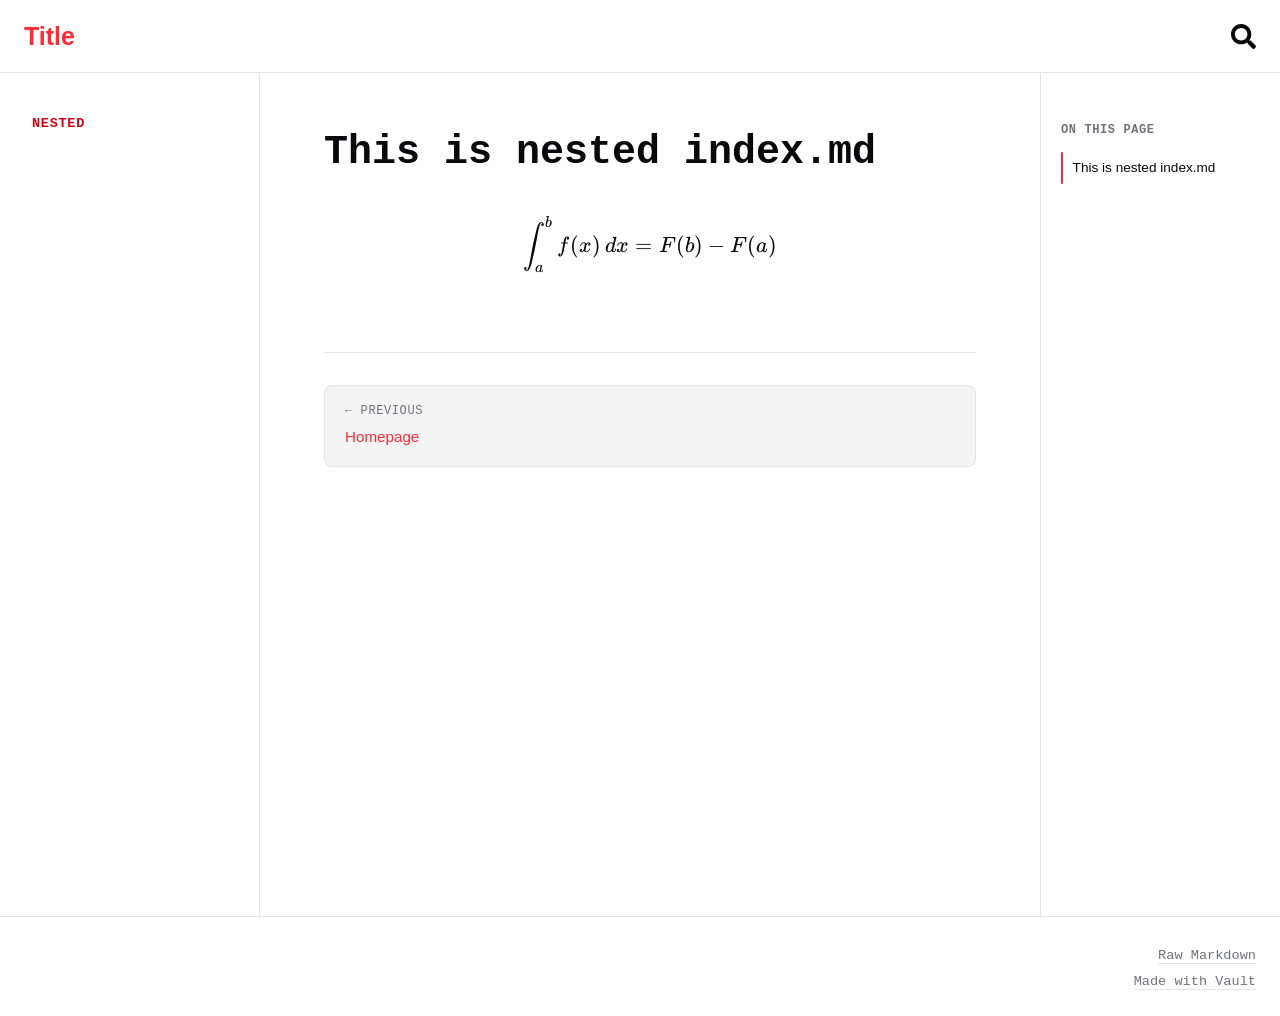
==== commit 55aa3632: "Re-parsing html" ====
--- a/docs/html/nested/index.html
+++ b/docs/html/nested/index.html
@@ -1,9 +1,9 @@
-<!doctype html><html data-background-theme=standard data-radius-theme=standard data-theme=crimson lang=en><meta charset=UTF-8><meta content="width=device-width,initial-scale=1.0" name=viewport><title>Nested</title><meta content="Part of documentation about index" name=description><link href=./icon.svg rel=icon type=image/x-icon><script>window.VAULT_SEARCH_INDEX=[{title:`index`,url:`index.html`,category:null,headers:/* @__PURE__ */ `Heading Level 1.Heading Level 2.Heading Level 3.Heading Level 4.Heading Level 5.Heading Level 6.Typography & Inline Styles.Blockquotes.Alerts.Lists.Unordered List.Ordered List.Task List (GFM).Code Blocks.Syntax Highlighting (Rust).Syntax Highlighting (JavaScript).Indented Code Block.Tables.Links & Media.Extended Elements.Footnotes.Collapsible Section (HTML).Supported color models.Mathematical symbols from Latex.Inline Math.Display (Block) Math.Multi-line Equations & Alignment.Matrices & Vectors.Greek Letters & Special Symbols.Math inside a Markdown Table`.split(`.`)},{title:`index`,url:`nested/index.html`,category:`Nested`,headers:[`This is nested index.md`]}];</script><style>:root{--background:#fff;--foreground:#09090b;--muted:#71717a;--border:#e4e4e7;--card-bg:#f4f4f5;--accent:#e4e4e7;--hover-bg:#0000000a;--shadow-dropdown:0 10px 25px #00000014;--shadow-sidebar:4px 0 25px #00000014;--font-sans:-apple-system, BlinkMacSystemFont, "Segoe UI", Roboto, Helvetica, Arial, sans-serif;--font-code:"JetBrains Mono", monospace}@media (prefers-color-scheme:dark){:root{--background:#0a0a0a;--foreground:#f4f4f5;--muted:#a1a1aa;--border:#27272a;--card-bg:#121215;--accent:#27272a;--hover-bg:#ffffff0d;--shadow-dropdown:0 10px 25px #000000b3;--shadow-sidebar:4px 0 25px #000000b3}}*{box-sizing:border-box;scroll-behavior:smooth}body{background-color:var(--background);min-height:100vh;color:var(--foreground);font-family:var(--font-sans);grid-template:"header header header""sidebar content toc"1fr"footer footer footer"/260px minmax(0,1fr) 240px;margin:0;padding:0;line-height:1.6;display:grid}h1,h2,h3,h4{font-family:var(--font-code);color:var(--foreground);scroll-margin-top:2rem;font-weight:600}h1{margin-top:0;font-size:2.5rem}h2{border-bottom:1px solid var(--border);margin-top:2.5rem;padding-bottom:.5rem;font-size:1.75rem}p{opacity:.9;font-size:1.05rem}a{color:var(--foreground);text-decoration:underline;text-decoration-color:var(--border);text-underline-offset:4px;transition:color .2s,text-decoration-color .2s}main a{color:var(--main);text-decoration:underline;transition:all .4s}a:hover{color:var(--main-alt);text-decoration-color:var(--main-alt);transition:all .25s}pre,code{font-family:var(--font-code)}p code,li code,td code,blockquote code{white-space:nowrap;background-color:var(--card-bg);border:1px solid var(--border);border-radius:var(--radius-sm);color:var(--main-alt);padding:.15rem .4rem;font-size:.85em;transition:all .4s}pre{background-color:var(--card-bg);border:1px solid var(--border);border-radius:var(--radius-lg);margin:2rem 0;padding:1.5rem;position:relative;overflow-x:auto}pre code{color:var(--foreground);background-color:#0000;border:none;padding:0;font-size:.875rem}table{border-collapse:collapse;border:1px solid var(--border);border-radius:var(--radius-md);width:100%;margin:2rem 0;font-size:.95rem;overflow:hidden}th{background-color:var(--accent);color:var(--foreground);text-align:left;border-bottom:1px solid var(--border);padding:10px 14px;font-weight:600}td{border-bottom:1px solid var(--border);color:var(--foreground);opacity:.9;padding:10px 14px}tr:last-child td{border-bottom:none}ul:has(>li input[type=checkbox]),.contains-task-list{padding-left:0;list-style:none}li:has(>input[type=checkbox]),.task-list-item{align-items:flex-start;gap:.6rem;margin-bottom:.5rem;line-height:1.6;display:flex}input[type=checkbox]{-webkit-appearance:none;appearance:none;border:2px solid var(--muted);border-radius:var(--radius-sm,4px);cursor:pointer;background-color:#0000;flex-shrink:0;place-content:center;width:1.25rem;height:1.25rem;margin:.2rem 0 0;transition:background-color .25s,border-color .25s,box-shadow .25s;display:grid}input[type=checkbox]:hover:not(:disabled){border-color:var(--main)}input[type=checkbox]:focus-visible{border-color:var(--main);box-shadow:0 0 0 2px rgba(var(--main), .15);outline:none}input[type=checkbox]:before{content:"";clip-path:polygon(14% 44%,0 65%,50% 100%,100% 16%,80% 0%,43% 62%);background-color:var(--foreground);width:.75rem;height:.75rem;transition:transform .25s cubic-bezier(.4,0,.2,1);transform:scale(0)}input[type=checkbox]:checked{background-color:var(--main-alt);border-color:var(--main-alt)}input[type=checkbox]:checked:before{transform:scale(1)}input[type=checkbox]:disabled{cursor:not-allowed;opacity:.6}li:has(>input[type=checkbox]:checked){color:var(--muted);text-decoration:line-through;transition:color .25s}:root{--background:#fff;--card-bg:#f4f4f5;--border:#e4e4e7;--accent:#e4e4e7}@media (prefers-color-scheme:dark){:root{--background:#121212;--card-bg:#1e1e1e;--border:#2c2c2c;--accent:#2c2c2c}}[data-background-theme=standard]{--background:#fff;--card-bg:#f4f4f5;--border:#e4e4e7;--accent:#e4e4e7}@media (prefers-color-scheme:dark){[data-background-theme=standard]{--background:#121212;--card-bg:#1e1e1e;--border:#2c2c2c;--accent:#2c2c2c}}[data-background-theme=comfy]{--background:#f4f4f5;--card-bg:#fff;--border:#e4e4e7;--accent:#e4e4e7}@media (prefers-color-scheme:dark){[data-background-theme=comfy]{--background:#18181b;--card-bg:#27272a;--border:#3f3f46;--accent:#3f3f46}}[data-background-theme=deep-black]{--background:#fff;--card-bg:#fff;--border:#d4d4d8;--accent:#d4d4d8}@media (prefers-color-scheme:dark){[data-background-theme=deep-black]{--background:#000;--card-bg:#0d0d0d;--border:#222;--accent:#222}}[data-background-theme=zen]{--background:#faf9f6;--card-bg:#fff;--border:#e8e6e1;--accent:#e8e6e1}@media (prefers-color-scheme:dark){[data-background-theme=zen]{--background:#1f1f1f;--card-bg:#303030;--border:#444;--accent:#444}}[data-background-theme=stone]{--background:#fafaf9;--card-bg:#fff;--border:#e7e5e4;--accent:#e7e5e4}@media (prefers-color-scheme:dark){[data-background-theme=stone]{--background:#1c1917;--card-bg:#292524;--border:#44403c;--accent:#44403c}}[data-background-theme=mauve]{--background:#fbf9fa;--card-bg:#fff;--border:#f0e6ee;--accent:#f0e6ee}@media (prefers-color-scheme:dark){[data-background-theme=mauve]{--background:#1d161e;--card-bg:#291f2b;--border:#3d2c40;--accent:#3d2c40}}[data-background-theme=olive]{--background:#fafaf8;--card-bg:#fff;--border:#eaeae2;--accent:#eaeae2}@media (prefers-color-scheme:dark){[data-background-theme=olive]{--background:#1d1d16;--card-bg:#2a2a20;--border:#3f3f31;--accent:#3f3f31}}[data-background-theme=mist]{--background:#f8fafc;--card-bg:#fff;--border:#e2e8f0;--accent:#e2e8f0}@media (prefers-color-scheme:dark){[data-background-theme=mist]{--background:#161b1d;--card-bg:#1e2427;--border:#2b3539;--accent:#2b3539}}[data-background-theme=taupe]{--background:#faf9f8;--card-bg:#fff;--border:#ede7e3;--accent:#ede7e3}@media (prefers-color-scheme:dark){[data-background-theme=taupe]{--background:#1d1816;--card-bg:#2a2220;--border:#3f3531;--accent:#3f3531}}.back-link{border-bottom:1px solid var(--border);background-color:var(--background);z-index:999;grid-area:header;align-items:center;gap:1rem;padding:1rem 1.5rem;display:flex;position:sticky;top:0;-webkit-transform:translate(0);transform:translate(0)}.nav-bar{justify-content:space-between;display:flex}.home-btn{color:var(--main);font-size:25px;font-weight:700;text-decoration:none;transition:color .25s,transform .45s}.home-btn:hover{color:var(--main-alt);transition:all .25s}.menu-toggle{cursor:pointer;background:0 0;border:none;flex-direction:column;justify-content:space-around;width:30px;height:25px;padding:0;display:none}.menu-toggle .icon-line{background-color:var(--foreground);border-radius:var(--radius-xs);width:100%;height:3px;transition:all .3s ease-in-out}.menu-toggle.open .icon-line:first-child{background-color:var(--main-alt);transition:all .4s;transform:translateY(8.5px)rotate(45deg)}.menu-toggle.open .icon-line:nth-child(2){opacity:0}.menu-toggle.open .icon-line:nth-child(3){background-color:var(--main-alt);transition:all .4s;transform:translateY(-8.5px)rotate(-45deg)}.search-btn{color:var(--foreground);cursor:pointer;background-color:#0000;border:none;justify-content:center;align-items:center;padding:0;font-size:25px;transition:color .3s;display:flex}.search-btn:hover{color:var(--main-alt);transition:all .25s}.search-box{z-index:50;flex-direction:column;gap:.75rem;width:100%;max-width:600px;padding:0 1.5rem;display:none;position:absolute;top:15vh;left:50%;transform:translate(-50%)}.search-box.active{display:flex}.search-box input{background-color:var(--card-bg);width:100%;color:var(--foreground);border:1px solid var(--border);border-radius:var(--radius-lg);font-size:1.25rem;font-family:var(--font-code);outline:none;padding:.85rem 1.25rem;transition:border-color .2s,box-shadow .2s}.search-box input:focus{border-color:var(--main);box-shadow:0 0 0 2px rgba(var(--main), .15);transition:all .25s}.search-suggestions{background-color:var(--card-bg);border:1px solid var(--border);border-radius:var(--radius-lg);box-shadow:var(--shadow-dropdown);flex-direction:column;gap:.25rem;padding:.5rem;display:flex}.search-suggestions button{color:var(--muted);text-align:left;border-radius:var(--radius-sm);cursor:pointer;font-family:var(--font-code);background:0 0;border:none;padding:.6rem .75rem;font-size:.9rem;transition:color .2s,background-color .2s}.search-suggestions button:hover{background-color:var(--hover-bg);color:var(--foreground)}.search-suggestions button.suggestion-item{text-transform:capitalize;justify-content:space-between;align-items:center;width:100%;display:flex}.search-suggestions button.suggestion-item.selected{background-color:var(--active-bg);color:var(--main-alt);transition:all .4s}body.sidebar-locked .search-btn,body.sidebar-locked .search-box{pointer-events:none;opacity:.4;user-select:none}.sidebar{overscroll-behavior:contain;border-right:1px solid var(--border);background-color:var(--background);grid-area:sidebar;height:calc(100dvh - 57px);padding:2rem 1.25rem;font-size:.9rem;position:sticky;top:57px;overflow-y:auto}.sidebar-section{margin-bottom:.25rem}.sidebar-title{font-family:var(--font-code);text-transform:uppercase;letter-spacing:.05em;color:var(--foreground);justify-content:space-between;align-items:center;gap:.5rem;margin-bottom:.5rem;padding:.25rem .75rem;font-size:.85rem;font-weight:700;display:flex}.sidebar-title button{color:var(--foreground);cursor:pointer;border-radius:var(--radius-sm,4px);background-color:#0000;border:none;flex-shrink:0;justify-content:center;align-items:center;padding:.25rem;transition:color .2s,background-color .2s;display:inline-flex}.sidebar-title button:hover{color:var(--main);background-color:var(--hover-bg);transition:all .25s}a.sidebar-title-link,.sidebar-title-text{color:var(--foreground);flex-grow:1;align-items:center;gap:.4rem;padding:.25rem 0;text-decoration:none;transition:color .2s;display:flex}a.sidebar-title-link:after{opacity:.4;font-size:1rem;transition:transform .2s,opacity .2s,color .2s}a.sidebar-title-link:hover,a.sidebar-title-link:hover~button{color:var(--main);transition:all .25s}a.sidebar-title-link.active,a.sidebar-title-link.active~button{color:var(--main-alt);cursor:default;transition:all .4s}a.sidebar-title-link:not(.active):hover:before{opacity:1;color:var(--main);transition:all .25s;transform:translate(2px)}.sidebar-list{text-transform:capitalize;margin:0;padding:0;list-style:none}.sidebar-section .sidebar-list{margin-left:1.5rem}.sidebar-section .sidebar-list a:not(.active){border-left:1px solid var(--border);border-radius:0}.sidebar-item{margin:.25rem 0}.sidebar-link{border-radius:var(--radius-sm);color:var(--muted);padding:.4rem .75rem;text-decoration:none;transition:color .2s,background-color .2s;display:block}.sidebar-link:hover{color:var(--foreground);background-color:var(--hover-bg)}.sidebar-link.active{cursor:default;color:var(--foreground);background-color:var(--active-bg);border-left:2px solid var(--main);padding-left:calc(.75rem - 2px);font-weight:500;transition:all .4s}.sidebar-section.collapsed .sidebar-list{display:none}.sidebar-section.collapsed .sidebar-toggle svg{transform:rotate(-90deg)}.sidebar-toggle svg{transition:transform .2s}.doc-content{grid-area:content;width:100%;max-width:900px;margin:0 auto;padding:3rem 4rem}.toc-sidebar{overscroll-behavior:contain;border-left:1px solid var(--border);grid-area:toc;max-height:calc(100dvh - 57px);padding:3rem 1.25rem 5rem;font-size:.85rem;position:sticky;top:57px;overflow-y:auto}.toc-sidebar div:first-child{font-family:var(--font-code);text-transform:uppercase;letter-spacing:.05em;color:var(--muted);margin-bottom:.75rem;font-size:.75rem;font-weight:600}.toc-list{border-left:2px solid var(--border);flex-direction:column;gap:.2rem;margin:0;padding:0;list-style:none;display:flex;position:relative}.toc-list li{position:relative}.toc-link{color:var(--muted);border-radius:var(--radius-sm);padding:.3rem .6rem;font-size:.85rem;text-decoration:none;transition:color .2s,background-color .2s;display:block}.toc-link:hover{color:var(--foreground);background-color:var(--hover-bg)}.toc-item-h3{border-left:1px solid var(--border);margin-left:.75rem;padding-left:.4rem}.toc-item-h4{border-left:1px solid var(--border);margin-left:1.5rem;padding-left:.4rem}.toc-link.active{color:var(--foreground);font-weight:500}li.active:before{content:"";background-color:var(--main);border-radius:var(--radius-xs);width:2px;position:absolute;top:0;bottom:0}.toc-item.active:before{left:-2px}.toc-item-h3.active:before{left:calc(-.75rem - 2px)}.toc-item-h4.active:before{left:calc(-1.5rem - 2px)}.toc-mobile-toggle{z-index:25;border-radius:var(--radius-sm);cursor:pointer;color:var(--muted);background:0 0;border-color:#0000;padding:.5rem;transition:background-color .2s,color .2s;display:none;position:fixed;top:75px;right:1.25rem}.toc-mobile-toggle:hover,.toc-mobile-toggle:focus{background-color:var(--hover-bg);color:var(--foreground);transition:all .35s}.toc-mobile-toggle svg{width:20px;height:20px}.pagination-nav{border-top:1px solid var(--border);justify-content:space-between;gap:1rem;margin-top:4rem;padding-top:2rem;display:flex}.pagination-btn{background-color:var(--card-bg);border:1px solid var(--border);border-radius:var(--radius-lg);color:var(--foreground);flex-direction:column;flex:1;gap:.25rem;max-width:48%;padding:1rem 1.25rem;text-decoration:none;transition:border-color .2s,transform .2s;display:flex}.pagination-btn:only-child{max-width:100%}.pagination-btn:hover{border-color:var(--main);color:var(--foreground);transition:all .25s}.pagination-btn.next{text-align:right;align-items:flex-end}.pagination-label{font-family:var(--font-code);text-transform:uppercase;letter-spacing:.05em;color:var(--muted);font-size:.75rem}.pagination-title{color:var(--main);text-transform:capitalize;font-size:.95rem;font-weight:500;transition:all .4s}.raw-md{z-index:50;text-align:right;border-top:1px solid var(--border);background-color:var(--background);grid-area:footer;padding:1.5rem}.raw-md a{font-family:var(--font-code);color:var(--muted);font-size:.85rem;text-decoration:none;transition:color .2s}.raw-md a:hover{color:var(--foreground)}@media (width<=1200px){body{grid-template-columns:260px minmax(0,1fr);grid-template-areas:"header header""sidebar content""footer footer"}.doc-content{padding:3rem 4rem 3rem 2rem}.toc-mobile-toggle{cursor:pointer;flex-direction:column;align-items:flex-end;gap:5px;width:42px;padding:.75rem .5rem;transition:all .45s;display:flex;position:fixed;top:15em;right:.5rem;transform:translateY(-50%)}.toc-mini-line{background-color:var(--muted);border-radius:var(--radius-xs);height:2px;transition:background-color .2s,width .2s}.toc-mini-line.level-top{width:20px}.toc-mini-line.level-mid{width:12px}.toc-mini-line.level-low{width:6px}.toc-mini-line.active{background-color:var(--main);width:24px;transition:all .4s}.toc-mobile-toggle:hover .toc-mini-line:not(.active){background-color:var(--foreground)}.toc-sidebar{background-color:var(--background);border:1px solid var(--border);border-radius:var(--radius-sm);opacity:0;visibility:hidden;pointer-events:none;width:260px;height:auto;max-height:30rem;padding:1.5rem;transition:opacity .2s,transform .2s,visibility .2s;display:none;top:7em;right:4.5rem;transform:translate(20px);box-shadow:0 8px 24px #0003}.toc-sidebar.show-mobile{z-index:15;opacity:1!important;visibility:visible!important;pointer-events:auto!important;display:block!important;position:fixed!important;transform:translate(0)!important}.toc-mobile-bg{background-color:var(--background)}.doc-content{margin-top:65px;padding:1.5rem 4rem 1.5rem 1.5rem}.back-link{z-index:999;width:100%;position:fixed;top:0;left:0}}@media (width<=768px){body{grid-template-columns:minmax(0,1fr);grid-template-areas:"header""content""footer"}body.sidebar-open{overflow:hidden}.menu-toggle{display:flex}.sidebar-backdrop{backdrop-filter:blur(2px);z-index:900;opacity:0;visibility:hidden;background-color:#0009;width:100vw;height:100dvh;transition:opacity .3s,visibility .3s;position:fixed;top:0;left:0}body.sidebar-open .sidebar-backdrop{opacity:1;visibility:visible}.sidebar{z-index:910;background-color:var(--background);width:260px;height:100dvh;box-shadow:var(--shadow-sidebar);padding:calc(57px + 2rem) 1.25rem 2rem;transition:transform .3s cubic-bezier(.16,1,.3,1);display:block;position:fixed;top:0;left:0;transform:translate(-100%)}body.sidebar-open .sidebar{transform:translate(0)}}@media (width<=600px){body{display:block}.back-link{padding:.75rem 1rem}.doc-content{padding:1rem 4rem 1rem 1rem}h1{font-size:1.8rem}h2{font-size:1.4rem}.pagination-nav{flex-direction:column}.pagination-btn{max-width:100%;text-align:left!important;align-items:flex-start!important}}@media (width<=530px){table{display:block;overflow:auto}}.markdown-alert{border-left:4px solid;border-radius:0 6px 6px 0;margin-bottom:16px;padding:12px 16px;font-family:system-ui,sans-serif}.markdown-alert .alert-title{align-items:center;gap:8px;margin-top:0;margin-bottom:8px;font-weight:600;display:flex}.markdown-alert p:last-child{margin-bottom:0}.markdown-alert-note{background-color:#0969da1a;border-color:#0969da}.markdown-alert-note .alert-title{color:#0969da}.markdown-alert-tip{background-color:#1a7f371a;border-color:#1a7f37}.markdown-alert-tip .alert-title{color:#1a7f37}.markdown-alert-important{background-color:#8250df1a;border-color:#8250df}.markdown-alert-important .alert-title{color:#8250df}.markdown-alert-warning{background-color:#9a67001a;border-color:#9a6700}.markdown-alert-warning .alert-title{color:#9a6700}.markdown-alert-caution{background-color:#d1242f1a;border-color:#d1242f}.markdown-alert-caution .alert-title{color:#d1242f}.color-swatch{vertical-align:baseline;border:1px solid #80808066;border-radius:50%;width:.9em;height:.9em;margin-bottom:-.1em;margin-right:.4em;display:inline-block}section.footnotes{border-top:1px solid var(--border-color,#e1e4e8);color:var(--text-muted,#57606a);margin-top:2rem;padding-top:1rem;font-size:.85em}a[data-footnote-ref],section.footnotes li{scroll-margin-top:80px}section.footnotes h2.sr-only{clip:rect(0, 0, 0, 0);border:0;width:1px;height:1px;margin:-1px;padding:0;position:absolute;overflow:hidden}.data-footnote-backref{margin-left:.25rem;font-family:monospace;text-decoration:none}:root,[data-radius-theme=standard]{--radius-lg:8px;--radius-md:6px;--radius-sm:4px;--radius-xs:2px}[data-radius-theme=brutalist]{--radius-lg:0px;--radius-md:0px;--radius-sm:0px;--radius-xs:0px}[data-radius-theme=rounded]{--radius-lg:16px;--radius-md:12px;--radius-sm:8px;--radius-xs:4px}:root,[data-theme=crimson]{--main:oklch(63.7% .237 25.331);--main-alt:oklch(53.7% .237 25.331);--active-bg:oklch(63.7% .237 25.331/.1)}@media (prefers-color-scheme:dark){:root,[data-theme=crimson]{--main:oklch(69.7% .237 25.331);--main-alt:oklch(79.7% .237 25.331);--active-bg:oklch(69.7% .237 25.331/.18)}}[data-theme=orange-red]{--main:oklch(64.6% .222 41.116);--main-alt:oklch(54.6% .222 41.116);--active-bg:oklch(64.6% .222 41.116/.1)}@media (prefers-color-scheme:dark){[data-theme=orange-red]{--main:oklch(70.6% .222 41.116);--main-alt:oklch(80.6% .222 41.116);--active-bg:oklch(70.6% .222 41.116/.18)}}[data-theme=orange]{--main:oklch(66.6% .179 58.318);--main-alt:oklch(56.6% .179 58.318);--active-bg:oklch(66.6% .179 58.318/.1)}@media (prefers-color-scheme:dark){[data-theme=orange]{--main:oklch(72.6% .179 58.318);--main-alt:oklch(82.6% .179 58.318);--active-bg:oklch(72.6% .179 58.318/.18)}}[data-theme=yellow]{--main:oklch(68.1% .162 75.834);--main-alt:oklch(58.1% .162 75.834);--active-bg:oklch(68.1% .162 75.834/.1)}@media (prefers-color-scheme:dark){[data-theme=yellow]{--main:oklch(74.1% .162 75.834);--main-alt:oklch(84.1% .162 75.834);--active-bg:oklch(74.1% .162 75.834/.18)}}[data-theme=green]{--main:oklch(64.8% .2 131.684);--main-alt:oklch(54.8% .2 131.684);--active-bg:oklch(64.8% .2 131.684/.1)}@media (prefers-color-scheme:dark){[data-theme=green]{--main:oklch(70.8% .2 131.684);--main-alt:oklch(80.8% .2 131.684);--active-bg:oklch(70.8% .2 131.684/.18)}}[data-theme=emerald]{--main:oklch(62.7% .194 149.214);--main-alt:oklch(52.7% .194 149.214);--active-bg:oklch(62.7% .194 149.214/.1)}@media (prefers-color-scheme:dark){[data-theme=emerald]{--main:oklch(68.7% .194 149.214);--main-alt:oklch(78.7% .194 149.214);--active-bg:oklch(68.7% .194 149.214/.18)}}[data-theme=teal]{--main:oklch(59.6% .145 163.225);--main-alt:oklch(49.6% .145 163.225);--active-bg:oklch(59.6% .145 163.225/.1)}@media (prefers-color-scheme:dark){[data-theme=teal]{--main:oklch(65.6% .145 163.225);--main-alt:oklch(75.6% .145 163.225);--active-bg:oklch(65.6% .145 163.225/.18)}}[data-theme=cyan]{--main:oklch(60% .118 184.704);--main-alt:oklch(50% .118 184.704);--active-bg:oklch(60% .118 184.704/.1)}@media (prefers-color-scheme:dark){[data-theme=cyan]{--main:oklch(66% .118 184.704);--main-alt:oklch(76% .118 184.704);--active-bg:oklch(66% .118 184.704/.18)}}[data-theme=blue]{--main:oklch(60.9% .126 221.723);--main-alt:oklch(50.9% .126 221.723);--active-bg:oklch(60.9% .126 221.723/.1)}@media (prefers-color-scheme:dark){[data-theme=blue]{--main:oklch(66.9% .126 221.723);--main-alt:oklch(76.9% .126 221.723);--active-bg:oklch(66.9% .126 221.723/.18)}}[data-theme=indigo]{--main:oklch(58.87% .2323 282.69);--main-alt:oklch(48.87% .2323 282.69);--active-bg:oklch(58.87% .2323 282.69/.1)}@media (prefers-color-scheme:dark){[data-theme=indigo]{--main:oklch(64.87% .2323 282.69);--main-alt:oklch(74.87% .2323 282.69);--active-bg:oklch(64.87% .2323 282.69/.18)}}[data-theme=purple]{--main:oklch(43.83% .2179 303.91);--main-alt:oklch(33.83% .2179 303.91);--active-bg:oklch(43.83% .2179 303.91/.1)}@media (prefers-color-scheme:dark){[data-theme=purple]{--main:oklch(49.83% .2179 303.91);--main-alt:oklch(59.83% .2179 303.91);--active-bg:oklch(49.83% .2179 303.91/.18)}}[data-theme=rose]{--main:oklch(58.6% .253 17.585);--main-alt:oklch(48.6% .253 17.585);--active-bg:oklch(58.6% .253 17.585/.1)}@media (prefers-color-scheme:dark){[data-theme=rose]{--main:oklch(64.6% .253 17.585);--main-alt:oklch(74.6% .253 17.585);--active-bg:oklch(64.6% .253 17.585/.18)}}[data-theme=silver]{--main:oklch(98.5% .002 247.839);--main-alt:oklch(88.5% .002 247.839);--active-bg:oklch(98.5% .002 247.839/.1)}@media (prefers-color-scheme:dark){[data-theme=silver]{--main:oklch(85% .002 247.839);--main-alt:oklch(95% .002 247.839);--active-bg:oklch(85% .002 247.839/.18)}}[data-theme=fuchsia]{--main:oklch(59.1% .293 322.896);--main-alt:oklch(49.1% .293 322.896);--active-bg:oklch(59.1% .293 322.896/.1)}@media (prefers-color-scheme:dark){[data-theme=fuchsia]{--main:oklch(65.1% .293 322.896);--main-alt:oklch(75.1% .293 322.896);--active-bg:oklch(65.1% .293 322.896/.18)}}[data-theme=pink]{--main:oklch(59.2% .249 .584);--main-alt:oklch(49.2% .249 .584);--active-bg:oklch(59.2% .249 .584/.1)}@media (prefers-color-scheme:dark){[data-theme=pink]{--main:oklch(65.2% .249 .584);--main-alt:oklch(75.2% .249 .584);--active-bg:oklch(65.2% .249 .584/.18)}}[data-theme=amber]{--main:oklch(62.5% .19 60.5);--main-alt:oklch(52.5% .19 60.5);--active-bg:oklch(62.5% .19 60.5/.1)}@media (prefers-color-scheme:dark){[data-theme=amber]{--main:oklch(69.5% .19 60.5);--main-alt:oklch(79.5% .19 60.5);--active-bg:oklch(69.5% .19 60.5/.18)}}[data-theme=lime]{--main:oklch(72% .21 128.5);--main-alt:oklch(62% .21 128.5);--active-bg:oklch(72% .21 128.5/.1)}@media (prefers-color-scheme:dark){[data-theme=lime]{--main:oklch(78% .21 128.5);--main-alt:oklch(86% .21 128.5);--active-bg:oklch(78% .21 128.5/.18)}}[data-theme=red]{--main:oklch(58% .25 24.5);--main-alt:oklch(48% .25 24.5);--active-bg:oklch(58% .25 24.5/.1)}@media (prefers-color-scheme:dark){[data-theme=red]{--main:oklch(64% .25 24.5);--main-alt:oklch(74% .25 24.5);--active-bg:oklch(64% .25 24.5/.18)}}[data-theme=sky]{--main:oklch(60% .15 235);--main-alt:oklch(50% .15 235);--active-bg:oklch(60% .15 235/.1)}@media (prefers-color-scheme:dark){[data-theme=sky]{--main:oklch(67% .15 235);--main-alt:oklch(77% .15 235);--active-bg:oklch(67% .15 235/.18)}}[data-theme=violet]{--main:oklch(52% .25 295);--main-alt:oklch(42% .25 295);--active-bg:oklch(52% .25 295/.1)}@media (prefers-color-scheme:dark){[data-theme=violet]{--main:oklch(59% .25 295);--main-alt:oklch(69% .25 295);--active-bg:oklch(59% .25 295/.18)}}</style><link onload="this.media='all'" href=../css/lazy__katex.css media=print rel=stylesheet><link onload="this.media='all'" href=../css/lazy__syntax-highlighting.css media=print rel=stylesheet><script>// 1. Code Block Copy Buttons
+<!doctype html><html data-background-theme=standard data-radius-theme=standard data-theme=crimson lang=en><meta charset=UTF-8><meta content="width=device-width,initial-scale=1.0" name=viewport><title>Nested</title><meta content="Part of documentation about index" name=description><link href=../icon.svg rel=icon type=image/x-icon><script>window.VAULT_SEARCH_INDEX=[{title:`index`,url:`index.html`,category:null,headers:/* @__PURE__ */ `Heading Level 1.Heading Level 2.Heading Level 3.Heading Level 4.Heading Level 5.Heading Level 6.Typography & Inline Styles.Blockquotes.Alerts.Lists.Unordered List.Ordered List.Task List (GFM).Code Blocks.Syntax Highlighting (Rust).Syntax Highlighting (JavaScript).Indented Code Block.Tables.Links & Media.Extended Elements.Footnotes.Collapsible Section (HTML).Supported color models.Mathematical symbols from Latex.Inline Math.Display (Block) Math.Multi-line Equations & Alignment.Matrices & Vectors.Greek Letters & Special Symbols.Math inside a Markdown Table`.split(`.`)},{title:`index`,url:`nested/index.html`,category:`Nested`,headers:[`This is nested index.md`]}];</script><style>:root{--background:#fff;--foreground:#09090b;--muted:#71717a;--border:#e4e4e7;--card-bg:#f4f4f5;--accent:#e4e4e7;--hover-bg:#0000000a;--shadow-dropdown:0 10px 25px #00000014;--shadow-sidebar:4px 0 25px #00000014;--font-sans:-apple-system, BlinkMacSystemFont, "Segoe UI", Roboto, Helvetica, Arial, sans-serif;--font-code:"JetBrains Mono", monospace}@media (prefers-color-scheme:dark){:root{--background:#0a0a0a;--foreground:#f4f4f5;--muted:#a1a1aa;--border:#27272a;--card-bg:#121215;--accent:#27272a;--hover-bg:#ffffff0d;--shadow-dropdown:0 10px 25px #000000b3;--shadow-sidebar:4px 0 25px #000000b3}}*{box-sizing:border-box;scroll-behavior:smooth}body{background-color:var(--background);min-height:100vh;color:var(--foreground);font-family:var(--font-sans);grid-template:"header header header""sidebar content toc"1fr"footer footer footer"/260px minmax(0,1fr) 240px;margin:0;padding:0;line-height:1.6;display:grid}h1,h2,h3,h4{font-family:var(--font-code);color:var(--foreground);scroll-margin-top:2rem;font-weight:600}h1{margin-top:0;font-size:2.5rem}h2{border-bottom:1px solid var(--border);margin-top:2.5rem;padding-bottom:.5rem;font-size:1.75rem}p{opacity:.9;font-size:1.05rem}a{color:var(--foreground);text-decoration:underline;text-decoration-color:var(--border);text-underline-offset:4px;transition:color .2s,text-decoration-color .2s}main a{color:var(--main);text-decoration:underline;transition:all .4s}a:hover{color:var(--main-alt);text-decoration-color:var(--main-alt);transition:all .25s}pre,code{font-family:var(--font-code)}p code,li code,td code,blockquote code{white-space:nowrap;background-color:var(--card-bg);border:1px solid var(--border);border-radius:var(--radius-sm);color:var(--main-alt);padding:.15rem .4rem;font-size:.85em;transition:all .4s}pre{background-color:var(--card-bg);border:1px solid var(--border);border-radius:var(--radius-lg);margin:2rem 0;padding:1.5rem;position:relative;overflow-x:auto}pre code{color:var(--foreground);background-color:#0000;border:none;padding:0;font-size:.875rem;display:block;overflow-x:auto}table{border-collapse:collapse;border:1px solid var(--border);width:100%;margin:2rem 0;font-size:.95rem;overflow:hidden}th{background-color:var(--accent);color:var(--foreground);text-align:left;border-bottom:1px solid var(--border);padding:10px 14px;font-weight:600}td{border-bottom:1px solid var(--border);color:var(--foreground);opacity:.9;padding:10px 14px}tr:last-child td{border-bottom:none}ul:has(>li input[type=checkbox]),.contains-task-list{padding-left:0;list-style:none}li:has(>input[type=checkbox]),.task-list-item{flex-wrap:wrap;align-items:flex-start;gap:.6rem;margin-bottom:.5rem;line-height:1.6;display:flex}input[type=checkbox]{-webkit-appearance:none;appearance:none;border:2px solid var(--muted);border-radius:var(--radius-sm,4px);cursor:pointer;background-color:#0000;flex-shrink:0;place-content:center;width:1.25rem;height:1.25rem;margin:.2rem 0 0;transition:background-color .25s,border-color .25s,box-shadow .25s;display:grid}input[type=checkbox]:hover:not(:disabled){border-color:var(--main)}input[type=checkbox]:focus-visible{border-color:var(--main);box-shadow:0 0 0 2px rgba(var(--main), .15);outline:none}input[type=checkbox]:before{content:"";clip-path:polygon(14% 44%,0 65%,50% 100%,100% 16%,80% 0%,43% 62%);background-color:var(--foreground);width:.75rem;height:.75rem;transition:transform .25s cubic-bezier(.4,0,.2,1);transform:scale(0)}input[type=checkbox]:checked{background-color:var(--main-alt);border-color:var(--main-alt)}input[type=checkbox]:checked:before{transform:scale(1)}input[type=checkbox]:disabled{cursor:not-allowed;opacity:.6}li:has(>input[type=checkbox]:checked){color:var(--muted);text-decoration:line-through;transition:color .25s}footer{z-index:50;text-align:right;border-top:1px solid var(--border);background-color:var(--background);grid-area:footer;padding:1.5rem}footer a{font-family:var(--font-code);color:var(--muted);font-size:.85rem;transition:color .2s}footer a:hover{color:var(--foreground)}:root{--background:#fff;--card-bg:#f4f4f5;--border:#e4e4e7;--accent:#e4e4e7}@media (prefers-color-scheme:dark){:root{--background:#121212;--card-bg:#1e1e1e;--border:#2c2c2c;--accent:#2c2c2c}}[data-background-theme=standard]{--background:#fff;--card-bg:#f4f4f5;--border:#e4e4e7;--accent:#e4e4e7}@media (prefers-color-scheme:dark){[data-background-theme=standard]{--background:#121212;--card-bg:#1e1e1e;--border:#2c2c2c;--accent:#2c2c2c}}[data-background-theme=comfy]{--background:#f4f4f5;--card-bg:#fff;--border:#e4e4e7;--accent:#e4e4e7}@media (prefers-color-scheme:dark){[data-background-theme=comfy]{--background:#18181b;--card-bg:#27272a;--border:#3f3f46;--accent:#3f3f46}}[data-background-theme=deep-black]{--background:#fff;--card-bg:#fff;--border:#d4d4d8;--accent:#d4d4d8}@media (prefers-color-scheme:dark){[data-background-theme=deep-black]{--background:#000;--card-bg:#0d0d0d;--border:#222;--accent:#222}}[data-background-theme=zen]{--background:#faf9f6;--card-bg:#fff;--border:#e8e6e1;--accent:#e8e6e1}@media (prefers-color-scheme:dark){[data-background-theme=zen]{--background:#1f1f1f;--card-bg:#303030;--border:#444;--accent:#444}}[data-background-theme=stone]{--background:#fafaf9;--card-bg:#fff;--border:#e7e5e4;--accent:#e7e5e4}@media (prefers-color-scheme:dark){[data-background-theme=stone]{--background:#1c1917;--card-bg:#292524;--border:#44403c;--accent:#44403c}}[data-background-theme=mauve]{--background:#fbf9fa;--card-bg:#fff;--border:#f0e6ee;--accent:#f0e6ee}@media (prefers-color-scheme:dark){[data-background-theme=mauve]{--background:#1d161e;--card-bg:#291f2b;--border:#3d2c40;--accent:#3d2c40}}[data-background-theme=olive]{--background:#fafaf8;--card-bg:#fff;--border:#eaeae2;--accent:#eaeae2}@media (prefers-color-scheme:dark){[data-background-theme=olive]{--background:#1d1d16;--card-bg:#2a2a20;--border:#3f3f31;--accent:#3f3f31}}[data-background-theme=mist]{--background:#f8fafc;--card-bg:#fff;--border:#e2e8f0;--accent:#e2e8f0}@media (prefers-color-scheme:dark){[data-background-theme=mist]{--background:#161b1d;--card-bg:#1e2427;--border:#2b3539;--accent:#2b3539}}[data-background-theme=taupe]{--background:#faf9f8;--card-bg:#fff;--border:#ede7e3;--accent:#ede7e3}@media (prefers-color-scheme:dark){[data-background-theme=taupe]{--background:#1d1816;--card-bg:#2a2220;--border:#3f3531;--accent:#3f3531}}.back-link{border-bottom:1px solid var(--border);background-color:var(--background);z-index:999;grid-area:header;align-items:center;gap:1rem;padding:1rem 1.5rem;display:flex;position:sticky;top:0;-webkit-transform:translate(0);transform:translate(0)}.nav-bar{justify-content:space-between;display:flex}.home-btn{color:var(--main);font-size:25px;font-weight:700;text-decoration:none;transition:color .25s,transform .45s}.home-btn:hover{color:var(--main-alt);transition:all .25s}.menu-toggle{cursor:pointer;background:0 0;border:none;flex-direction:column;justify-content:space-around;width:30px;height:25px;padding:0;display:none}.menu-toggle .icon-line{background-color:var(--foreground);border-radius:var(--radius-xs);width:100%;height:3px;transition:all .3s ease-in-out}.menu-toggle.open .icon-line:first-child{background-color:var(--main-alt);transition:all .4s;transform:translateY(8.5px)rotate(45deg)}.menu-toggle.open .icon-line:nth-child(2){opacity:0}.menu-toggle.open .icon-line:nth-child(3){background-color:var(--main-alt);transition:all .4s;transform:translateY(-8.5px)rotate(-45deg)}.search-btn{color:var(--foreground);cursor:pointer;background-color:#0000;border:none;justify-content:center;align-items:center;padding:0;font-size:25px;transition:color .3s;display:flex}.search-btn:hover{color:var(--main-alt);transition:all .25s}.search-box{z-index:50;flex-direction:column;gap:.75rem;width:100%;max-width:600px;padding:0 1.5rem;display:none;position:absolute;top:15vh;left:50%;transform:translate(-50%)}.search-box.active{display:flex}.search-box input{background-color:var(--card-bg);width:100%;color:var(--foreground);border:1px solid var(--border);border-radius:var(--radius-lg);font-size:1.25rem;font-family:var(--font-code);outline:none;padding:.85rem 1.25rem;transition:border-color .2s,box-shadow .2s}.search-box input:focus{border-color:var(--main);box-shadow:0 0 0 2px rgba(var(--main), .15);transition:all .25s}.search-suggestions{background-color:var(--card-bg);border:1px solid var(--border);border-radius:var(--radius-lg);box-shadow:var(--shadow-dropdown);flex-direction:column;gap:.25rem;padding:.5rem;display:flex}.search-suggestions button{color:var(--muted);text-align:left;border-radius:var(--radius-sm);cursor:pointer;font-family:var(--font-code);background:0 0;border:none;padding:.6rem .75rem;font-size:.9rem;transition:color .2s,background-color .2s}.search-suggestions button:hover{background-color:var(--hover-bg);color:var(--foreground)}.search-suggestions button.suggestion-item{text-transform:capitalize;justify-content:space-between;align-items:center;width:100%;display:flex}.search-suggestions button.suggestion-item.selected{background-color:var(--active-bg);color:var(--main-alt);transition:all .4s}body.sidebar-locked .search-btn,body.sidebar-locked .search-box{pointer-events:none;opacity:.4;user-select:none}.sidebar{overscroll-behavior:contain;border-right:1px solid var(--border);background-color:var(--background);grid-area:sidebar;height:calc(100dvh - 57px);padding:2rem 1.25rem;font-size:.9rem;position:sticky;top:57px;overflow-y:auto}.sidebar-section{margin-bottom:.25rem}.sidebar-title{font-family:var(--font-code);text-transform:uppercase;letter-spacing:.05em;color:var(--foreground);justify-content:space-between;align-items:center;gap:.5rem;margin-bottom:.5rem;padding:.25rem .75rem;font-size:.85rem;font-weight:700;display:flex}.sidebar-title button{color:var(--foreground);cursor:pointer;border-radius:var(--radius-sm,4px);background-color:#0000;border:none;flex-shrink:0;justify-content:center;align-items:center;padding:.25rem;transition:color .2s,background-color .2s;display:inline-flex}.sidebar-title button:hover{color:var(--main);background-color:var(--hover-bg);transition:all .25s}a.sidebar-title-link,.sidebar-title-text{color:var(--foreground);flex-grow:1;align-items:center;gap:.4rem;padding:.25rem 0;text-decoration:none;transition:color .2s;display:flex}a.sidebar-title-link:after{opacity:.4;font-size:1rem;transition:transform .2s,opacity .2s,color .2s}a.sidebar-title-link:hover,a.sidebar-title-link:hover~button{color:var(--main);transition:all .25s}a.sidebar-title-link.active,a.sidebar-title-link.active~button{color:var(--main-alt);cursor:default;transition:all .4s}a.sidebar-title-link:not(.active):hover:before{opacity:1;color:var(--main);transition:all .25s;transform:translate(2px)}.sidebar-list{text-transform:capitalize;margin:0;padding:0;list-style:none}.sidebar-section .sidebar-list{margin-left:1.5rem}.sidebar-section .sidebar-list a:not(.active){border-left:1px solid var(--border);border-radius:0}.sidebar-item{margin:.25rem 0}.sidebar-link{border-radius:var(--radius-sm);color:var(--muted);padding:.4rem .75rem;text-decoration:none;transition:color .2s,background-color .2s;display:block}.sidebar-link:hover{color:var(--foreground);background-color:var(--hover-bg)}.sidebar-link.active{cursor:default;color:var(--foreground);background-color:var(--active-bg);border-left:2px solid var(--main);padding-left:calc(.75rem - 2px);font-weight:500;transition:all .4s}.sidebar-section.collapsed .sidebar-list{display:none}.sidebar-section.collapsed .sidebar-toggle svg{transform:rotate(-90deg)}.sidebar-toggle svg{transition:transform .2s}.doc-content{grid-area:content;width:100%;max-width:900px;margin:0 auto;padding:3rem 4rem}.toc-sidebar{overscroll-behavior:contain;border-left:1px solid var(--border);grid-area:toc;max-height:calc(100dvh - 57px);padding:3rem 1.25rem 5rem;font-size:.85rem;position:sticky;top:57px;overflow-y:auto}.toc-sidebar div:first-child{font-family:var(--font-code);text-transform:uppercase;letter-spacing:.05em;color:var(--muted);margin-bottom:.75rem;font-size:.75rem;font-weight:600}.toc-list{border-left:2px solid var(--border);flex-direction:column;gap:.2rem;margin:0;padding:0;list-style:none;display:flex;position:relative}.toc-list li{position:relative}.toc-link{color:var(--muted);border-radius:var(--radius-sm);padding:.3rem .6rem;font-size:.85rem;text-decoration:none;transition:color .2s,background-color .2s;display:block}.toc-link:hover{color:var(--foreground);background-color:var(--hover-bg)}.toc-item-h3{border-left:1px solid var(--border);margin-left:.75rem;padding-left:.4rem}.toc-item-h4{border-left:1px solid var(--border);margin-left:1.5rem;padding-left:.4rem}.toc-link.active{color:var(--foreground);font-weight:500}li.active:before{content:"";background-color:var(--main);border-radius:var(--radius-xs);width:2px;position:absolute;top:0;bottom:0}.toc-item.active:before{left:-2px}.toc-item-h3.active:before{left:calc(-.75rem - 2px)}.toc-item-h4.active:before{left:calc(-1.5rem - 2px)}.toc-mobile-toggle{z-index:25;border-radius:var(--radius-sm);cursor:pointer;color:var(--muted);background:0 0;border-color:#0000;padding:.5rem;transition:background-color .2s,color .2s;display:none;position:fixed;top:75px;right:1.25rem}.toc-mobile-toggle:hover,.toc-mobile-toggle:focus{background-color:var(--hover-bg);color:var(--foreground);transition:all .35s}.toc-mobile-toggle svg{width:20px;height:20px}.pagination-nav{border-top:1px solid var(--border);justify-content:space-between;gap:1rem;margin-top:4rem;padding-top:2rem;display:flex}.pagination-btn{background-color:var(--card-bg);border:1px solid var(--border);border-radius:var(--radius-lg);color:var(--foreground);flex-direction:column;flex:1;gap:.25rem;max-width:48%;padding:1rem 1.25rem;text-decoration:none;transition:border-color .2s,transform .2s;display:flex}.pagination-btn:only-child{max-width:100%}.pagination-btn:hover{border-color:var(--main);color:var(--foreground);transition:all .25s}.pagination-btn.next{text-align:right;align-items:flex-end}.pagination-label{font-family:var(--font-code);text-transform:uppercase;letter-spacing:.05em;color:var(--muted);font-size:.75rem}.pagination-title{color:var(--main);text-transform:capitalize;font-size:.95rem;font-weight:500;transition:all .4s}@media (width<=1200px){body{grid-template-columns:260px minmax(0,1fr);grid-template-areas:"header header""sidebar content""footer footer"}.doc-content{padding:3rem 4rem 3rem 2rem}.toc-mobile-toggle{cursor:pointer;flex-direction:column;align-items:flex-end;gap:5px;width:42px;padding:.75rem .5rem;transition:all .45s;display:flex;position:fixed;top:15em;right:.5rem;transform:translateY(-50%)}.toc-mini-line{background-color:var(--muted);border-radius:var(--radius-xs);height:2px;transition:background-color .2s,width .2s}.toc-mini-line.level-top{width:20px}.toc-mini-line.level-mid{width:12px}.toc-mini-line.level-low{width:6px}.toc-mini-line.active{background-color:var(--main);width:24px;transition:all .4s}.toc-mobile-toggle:hover .toc-mini-line:not(.active){background-color:var(--foreground)}.toc-sidebar{background-color:var(--background);border:1px solid var(--border);border-radius:var(--radius-sm);opacity:0;visibility:hidden;pointer-events:none;width:260px;height:auto;max-height:30rem;padding:1.5rem;transition:opacity .2s,transform .2s,visibility .2s;display:none;top:7em;right:4.5rem;transform:translate(20px);box-shadow:0 8px 24px #0003}.toc-sidebar.show-mobile{z-index:15;opacity:1!important;visibility:visible!important;pointer-events:auto!important;display:block!important;position:fixed!important;transform:translate(0)!important}.toc-mobile-bg{background-color:var(--background)}.doc-content{margin-top:65px;padding:1.5rem 4rem 1.5rem 1.5rem}.back-link{z-index:999;width:100%;position:fixed;top:0;left:0}}@media (width<=768px){body{grid-template-columns:minmax(0,1fr);grid-template-areas:"header""content""footer"}body.sidebar-open{overflow:hidden}.menu-toggle{display:flex}.sidebar-backdrop{backdrop-filter:blur(2px);z-index:900;opacity:0;visibility:hidden;background-color:#0009;width:100vw;height:100dvh;transition:opacity .3s,visibility .3s;position:fixed;top:0;left:0}body.sidebar-open .sidebar-backdrop{opacity:1;visibility:visible}.sidebar{z-index:910;background-color:var(--background);width:260px;height:100dvh;box-shadow:var(--shadow-sidebar);padding:calc(57px + 2rem) 1.25rem 2rem;transition:transform .3s cubic-bezier(.16,1,.3,1);display:block;position:fixed;top:0;left:0;transform:translate(-100%)}body.sidebar-open .sidebar{transform:translate(0)}}@media (width<=600px){body{display:block}.back-link{padding:.75rem 1rem}.doc-content{padding:1rem 4rem 1rem 1rem}h1{font-size:1.8rem}h2{font-size:1.4rem}.pagination-nav{flex-direction:column}.pagination-btn{max-width:100%;text-align:left!important;align-items:flex-start!important}}@media (width<=530px){table{display:block;overflow:auto}}.markdown-alert{border-left:4px solid;border-radius:0 6px 6px 0;margin-bottom:16px;padding:12px 16px;font-family:system-ui,sans-serif}.markdown-alert .alert-title{align-items:center;gap:8px;margin-top:0;margin-bottom:8px;font-weight:600;display:flex}.markdown-alert p:last-child{margin-bottom:0}.markdown-alert-note{background-color:#0969da1a;border-color:#0969da}.markdown-alert-note .alert-title{color:#0969da}.markdown-alert-tip{background-color:#1a7f371a;border-color:#1a7f37}.markdown-alert-tip .alert-title{color:#1a7f37}.markdown-alert-important{background-color:#8250df1a;border-color:#8250df}.markdown-alert-important .alert-title{color:#8250df}.markdown-alert-warning{background-color:#9a67001a;border-color:#9a6700}.markdown-alert-warning .alert-title{color:#9a6700}.markdown-alert-caution{background-color:#d1242f1a;border-color:#d1242f}.markdown-alert-caution .alert-title{color:#d1242f}.color-swatch{vertical-align:baseline;border:1px solid #80808066;border-radius:50%;width:.9em;height:.9em;margin-bottom:-.1em;margin-right:.4em;display:inline-block}section.footnotes{border-top:1px solid var(--border-color,#e1e4e8);color:var(--text-muted,#57606a);margin-top:2rem;padding-top:1rem;font-size:.85em}a[data-footnote-ref],section.footnotes li{scroll-margin-top:80px}section.footnotes h2.sr-only{clip:rect(0, 0, 0, 0);border:0;width:1px;height:1px;margin:-1px;padding:0;position:absolute;overflow:hidden}.data-footnote-backref{margin-left:.25rem;font-family:monospace;text-decoration:none}:root,[data-radius-theme=standard]{--radius-lg:8px;--radius-md:6px;--radius-sm:4px;--radius-xs:2px}[data-radius-theme=brutalist]{--radius-lg:0px;--radius-md:0px;--radius-sm:0px;--radius-xs:0px}[data-radius-theme=rounded]{--radius-lg:16px;--radius-md:12px;--radius-sm:8px;--radius-xs:4px}:root,[data-theme=crimson]{--main:oklch(63.7% .237 25.331);--main-alt:oklch(53.7% .237 25.331);--active-bg:oklch(63.7% .237 25.331/.1)}@media (prefers-color-scheme:dark){:root,[data-theme=crimson]{--main:oklch(69.7% .237 25.331);--main-alt:oklch(79.7% .237 25.331);--active-bg:oklch(69.7% .237 25.331/.18)}}[data-theme=orange-red]{--main:oklch(64.6% .222 41.116);--main-alt:oklch(54.6% .222 41.116);--active-bg:oklch(64.6% .222 41.116/.1)}@media (prefers-color-scheme:dark){[data-theme=orange-red]{--main:oklch(70.6% .222 41.116);--main-alt:oklch(80.6% .222 41.116);--active-bg:oklch(70.6% .222 41.116/.18)}}[data-theme=orange]{--main:oklch(66.6% .179 58.318);--main-alt:oklch(56.6% .179 58.318);--active-bg:oklch(66.6% .179 58.318/.1)}@media (prefers-color-scheme:dark){[data-theme=orange]{--main:oklch(72.6% .179 58.318);--main-alt:oklch(82.6% .179 58.318);--active-bg:oklch(72.6% .179 58.318/.18)}}[data-theme=yellow]{--main:oklch(68.1% .162 75.834);--main-alt:oklch(58.1% .162 75.834);--active-bg:oklch(68.1% .162 75.834/.1)}@media (prefers-color-scheme:dark){[data-theme=yellow]{--main:oklch(74.1% .162 75.834);--main-alt:oklch(84.1% .162 75.834);--active-bg:oklch(74.1% .162 75.834/.18)}}[data-theme=green]{--main:oklch(64.8% .2 131.684);--main-alt:oklch(54.8% .2 131.684);--active-bg:oklch(64.8% .2 131.684/.1)}@media (prefers-color-scheme:dark){[data-theme=green]{--main:oklch(70.8% .2 131.684);--main-alt:oklch(80.8% .2 131.684);--active-bg:oklch(70.8% .2 131.684/.18)}}[data-theme=emerald]{--main:oklch(62.7% .194 149.214);--main-alt:oklch(52.7% .194 149.214);--active-bg:oklch(62.7% .194 149.214/.1)}@media (prefers-color-scheme:dark){[data-theme=emerald]{--main:oklch(68.7% .194 149.214);--main-alt:oklch(78.7% .194 149.214);--active-bg:oklch(68.7% .194 149.214/.18)}}[data-theme=teal]{--main:oklch(59.6% .145 163.225);--main-alt:oklch(49.6% .145 163.225);--active-bg:oklch(59.6% .145 163.225/.1)}@media (prefers-color-scheme:dark){[data-theme=teal]{--main:oklch(65.6% .145 163.225);--main-alt:oklch(75.6% .145 163.225);--active-bg:oklch(65.6% .145 163.225/.18)}}[data-theme=cyan]{--main:oklch(60% .118 184.704);--main-alt:oklch(50% .118 184.704);--active-bg:oklch(60% .118 184.704/.1)}@media (prefers-color-scheme:dark){[data-theme=cyan]{--main:oklch(66% .118 184.704);--main-alt:oklch(76% .118 184.704);--active-bg:oklch(66% .118 184.704/.18)}}[data-theme=blue]{--main:oklch(60.9% .126 221.723);--main-alt:oklch(50.9% .126 221.723);--active-bg:oklch(60.9% .126 221.723/.1)}@media (prefers-color-scheme:dark){[data-theme=blue]{--main:oklch(66.9% .126 221.723);--main-alt:oklch(76.9% .126 221.723);--active-bg:oklch(66.9% .126 221.723/.18)}}[data-theme=indigo]{--main:oklch(58.87% .2323 282.69);--main-alt:oklch(48.87% .2323 282.69);--active-bg:oklch(58.87% .2323 282.69/.1)}@media (prefers-color-scheme:dark){[data-theme=indigo]{--main:oklch(64.87% .2323 282.69);--main-alt:oklch(74.87% .2323 282.69);--active-bg:oklch(64.87% .2323 282.69/.18)}}[data-theme=purple]{--main:oklch(43.83% .2179 303.91);--main-alt:oklch(33.83% .2179 303.91);--active-bg:oklch(43.83% .2179 303.91/.1)}@media (prefers-color-scheme:dark){[data-theme=purple]{--main:oklch(49.83% .2179 303.91);--main-alt:oklch(59.83% .2179 303.91);--active-bg:oklch(49.83% .2179 303.91/.18)}}[data-theme=rose]{--main:oklch(58.6% .253 17.585);--main-alt:oklch(48.6% .253 17.585);--active-bg:oklch(58.6% .253 17.585/.1)}@media (prefers-color-scheme:dark){[data-theme=rose]{--main:oklch(64.6% .253 17.585);--main-alt:oklch(74.6% .253 17.585);--active-bg:oklch(64.6% .253 17.585/.18)}}[data-theme=silver]{--main:oklch(98.5% .002 247.839);--main-alt:oklch(88.5% .002 247.839);--active-bg:oklch(98.5% .002 247.839/.1)}@media (prefers-color-scheme:dark){[data-theme=silver]{--main:oklch(85% .002 247.839);--main-alt:oklch(95% .002 247.839);--active-bg:oklch(85% .002 247.839/.18)}}[data-theme=fuchsia]{--main:oklch(59.1% .293 322.896);--main-alt:oklch(49.1% .293 322.896);--active-bg:oklch(59.1% .293 322.896/.1)}@media (prefers-color-scheme:dark){[data-theme=fuchsia]{--main:oklch(65.1% .293 322.896);--main-alt:oklch(75.1% .293 322.896);--active-bg:oklch(65.1% .293 322.896/.18)}}[data-theme=pink]{--main:oklch(59.2% .249 .584);--main-alt:oklch(49.2% .249 .584);--active-bg:oklch(59.2% .249 .584/.1)}@media (prefers-color-scheme:dark){[data-theme=pink]{--main:oklch(65.2% .249 .584);--main-alt:oklch(75.2% .249 .584);--active-bg:oklch(65.2% .249 .584/.18)}}[data-theme=amber]{--main:oklch(62.5% .19 60.5);--main-alt:oklch(52.5% .19 60.5);--active-bg:oklch(62.5% .19 60.5/.1)}@media (prefers-color-scheme:dark){[data-theme=amber]{--main:oklch(69.5% .19 60.5);--main-alt:oklch(79.5% .19 60.5);--active-bg:oklch(69.5% .19 60.5/.18)}}[data-theme=lime]{--main:oklch(72% .21 128.5);--main-alt:oklch(62% .21 128.5);--active-bg:oklch(72% .21 128.5/.1)}@media (prefers-color-scheme:dark){[data-theme=lime]{--main:oklch(78% .21 128.5);--main-alt:oklch(86% .21 128.5);--active-bg:oklch(78% .21 128.5/.18)}}[data-theme=red]{--main:oklch(58% .25 24.5);--main-alt:oklch(48% .25 24.5);--active-bg:oklch(58% .25 24.5/.1)}@media (prefers-color-scheme:dark){[data-theme=red]{--main:oklch(64% .25 24.5);--main-alt:oklch(74% .25 24.5);--active-bg:oklch(64% .25 24.5/.18)}}[data-theme=sky]{--main:oklch(60% .15 235);--main-alt:oklch(50% .15 235);--active-bg:oklch(60% .15 235/.1)}@media (prefers-color-scheme:dark){[data-theme=sky]{--main:oklch(67% .15 235);--main-alt:oklch(77% .15 235);--active-bg:oklch(67% .15 235/.18)}}[data-theme=violet]{--main:oklch(52% .25 295);--main-alt:oklch(42% .25 295);--active-bg:oklch(52% .25 295/.1)}@media (prefers-color-scheme:dark){[data-theme=violet]{--main:oklch(59% .25 295);--main-alt:oklch(69% .25 295);--active-bg:oklch(59% .25 295/.18)}}</style><link onload="this.media='all'" href=../css/lazy__katex.css media=print rel=stylesheet><link onload="this.media='all'" href=../css/lazy__syntax-highlighting.css media=print rel=stylesheet><script>// 1. Code Block Copy Buttons
 // Copy buttons are generated by js. This is intentional design. If
 // they were pre-parsed, when you remove this file they would still
 // be there without any functionality. It could be fixed by adding extra option
 // in init, but this may result in extra refactoring for no practical performance boost.
-function initCodeBlocks(){document.querySelectorAll(`pre`).forEach(block=>{getComputedStyle(block).position===`static`&&(block.style.position=`relative`);let copyButton=document.createElement(`button`);copyButton.type=`button`;let copyIcon=`<svg fill="currentColor" aria-hidden="true" height="16" viewBox="0 0 16 16" version="1.1" width="16" data-view-component="true"> <path d="M0 6.75C0 5.784.784 5 1.75 5h1.5a.75.75 0 0 1 0 1.5h-1.5a.25.25 0 0 0-.25.25v7.5c0 .138.112.25.25.25h7.5a.25.25 0 0 0 .25-.25v-1.5a.75.75 0 0 1 1.5 0v1.5A1.75 1.75 0 0 1 9.25 16h-7.5A1.75 1.75 0 0 1 0 14.25Z"></path><path d="M5 1.75C5 .784 5.784 0 6.75 0h7.5C15.216 0 16 .784 16 1.75v7.5A1.75 1.75 0 0 1 14.25 11h-7.5A1.75 1.75 0 0 1 5 9.25Zm1.75-.25a.25.25 0 0 0-.25.25v7.5c0 .138.112.25.25.25h7.5a.25.25 0 0 0 .25-.25v-7.5a.25.25 0 0 0-.25-.25Z"> </path> </svg>`,confirmIcon=`<svg fill="currentColor" aria-hidden="true" height="16" viewBox="0 0 16 16" version="1.1" width="16" data-view-component="true"> <path d = "M13.78 4.22a.75.75 0 0 1 0 1.06l-7.25 7.25a.75.75 0 0 1-1.06 0L2.22 9.28a.751.751 0 0 1 .018-1.042.751.751 0 0 1 1.042-.018L6 10.94l6.72-6.72a.75.75 0 0 1 1.06 0Z" ></path> </svg>`;copyButton.innerHTML=copyIcon,Object.assign(copyButton.style,{position:`absolute`,top:`8px`,right:`8px`,padding:`4px 8px`,fontSize:`12px`,fontFamily:`sans-serif`,background:`#2d2d2d`,color:`#ffffff`,border:`1px solid #444`,borderRadius:`var(--radius-sm)`,cursor:`pointer`,zIndex:`10`,transition:`background 0.2s ease`}),copyButton.addEventListener(`mouseenter`,()=>copyButton.style.background=`#444`),copyButton.addEventListener(`mouseleave`,()=>copyButton.style.background=`#2d2d2d`),copyButton.addEventListener(`click`,async()=>{let codeElement=block.querySelector(`code`),textToCopy=codeElement?codeElement.innerText:block.innerText;try{await navigator.clipboard.writeText(textToCopy),copyButton.innerHTML=`<svg fill="currentColor" aria-hidden="true" height="16" viewBox="0 0 16 16" version="1.1" width="16" data-view-component="true"> <path d = "M13.78 4.22a.75.75 0 0 1 0 1.06l-7.25 7.25a.75.75 0 0 1-1.06 0L2.22 9.28a.751.751 0 0 1 .018-1.042.751.751 0 0 1 1.042-.018L6 10.94l6.72-6.72a.75.75 0 0 1 1.06 0Z" ></path> </svg>`}catch(err){console.error(`Failed to copy text: `,err),copyButton.innerText=`Error`}finally{setTimeout(()=>copyButton.innerHTML=copyIcon,2e3)}}),block.appendChild(copyButton)})}
+function initCodeBlocks(){document.querySelectorAll(`pre`).forEach(block=>{getComputedStyle(block).position===`static`&&(block.style.position=`relative`);let copyButton=document.createElement(`button`);copyButton.type=`button`;let copyIcon=`<svg fill="currentColor" aria-hidden="true" viewBox="0 0 16 16" version="1.1" width="16" height="16" data-view-component="true"> <path d="M0 6.75C0 5.784.784 5 1.75 5h1.5a.75.75 0 0 1 0 1.5h-1.5a.25.25 0 0 0-.25.25v7.5c0 .138.112.25.25.25h7.5a.25.25 0 0 0 .25-.25v-1.5a.75.75 0 0 1 1.5 0v1.5A1.75 1.75 0 0 1 9.25 16h-7.5A1.75 1.75 0 0 1 0 14.25Z"></path><path d="M5 1.75C5 .784 5.784 0 6.75 0h7.5C15.216 0 16 .784 16 1.75v7.5A1.75 1.75 0 0 1 14.25 11h-7.5A1.75 1.75 0 0 1 5 9.25Zm1.75-.25a.25.25 0 0 0-.25.25v7.5c0 .138.112.25.25.25h7.5a.25.25 0 0 0 .25-.25v-7.5a.25.25 0 0 0-.25-.25Z"> </path> </svg>`,confirmIcon=`<svg fill="#2ad653" aria-hidden="true" height="16" viewBox="0 0 16 16" version="1.1" width="16" data-view-component="true"> <path d = "M13.78 4.22a.75.75 0 0 1 0 1.06l-7.25 7.25a.75.75 0 0 1-1.06 0L2.22 9.28a.751.751 0 0 1 .018-1.042.751.751 0 0 1 1.042-.018L6 10.94l6.72-6.72a.75.75 0 0 1 1.06 0Z" ></path> </svg>`;copyButton.innerHTML=copyIcon,Object.assign(copyButton.style,{position:`absolute`,top:`8px`,right:`8px`,padding:`4px 8px`,fontSize:`12px`,fontFamily:`sans-serif`,background:`#2d2d2d`,color:`#ffffff`,border:`1px solid #444`,borderRadius:`var(--radius-sm)`,cursor:`pointer`,zIndex:`10`,transition:`background 0.2s ease`}),copyButton.addEventListener(`mouseenter`,()=>copyButton.style.background=`#444`),copyButton.addEventListener(`mouseleave`,()=>copyButton.style.background=`#2d2d2d`),copyButton.addEventListener(`click`,async()=>{let codeElement=block.querySelector(`code`),textToCopy=codeElement?codeElement.innerText:block.innerText;try{await navigator.clipboard.writeText(textToCopy),copyButton.innerHTML=`<svg fill="#2ad653" aria-hidden="true" height="16" viewBox="0 0 16 16" version="1.1" width="16" data-view-component="true"> <path d = "M13.78 4.22a.75.75 0 0 1 0 1.06l-7.25 7.25a.75.75 0 0 1-1.06 0L2.22 9.28a.751.751 0 0 1 .018-1.042.751.751 0 0 1 1.042-.018L6 10.94l6.72-6.72a.75.75 0 0 1 1.06 0Z" ></path> </svg>`}catch(err){console.error(`Failed to copy text: `,err),copyButton.innerText=`Error`}finally{setTimeout(()=>copyButton.innerHTML=copyIcon,2e3)}}),block.appendChild(copyButton)})}
 // 3. Active Link Highlighting
 function initActiveLinks(){let currentSegments=window.location.pathname.toLowerCase().split(`/`).filter(Boolean);document.querySelectorAll(`.sidebar-link, .sidebar-title-link`).forEach(link=>{let href=link.getAttribute(`href`);if(!href)return;
 // Use a temporary anchor to safely resolve relative paths (like ../)
@@ -32,4 +32,4 @@
 // 2. Sidebar Toggle & State Management
 function initSidebar(){let toggleBtn=document.getElementById(`sidebarToggle`),backdrop=document.getElementById(`sidebarBackdrop`),sidebar=document.querySelector(`.sidebar`),sidebarLinks=document.querySelectorAll(`.sidebar-link`),setSidebarOpen=isOpen=>{sidebar&&sidebar.classList.toggle(`active`,isOpen),backdrop&&backdrop.classList.toggle(`active`,isOpen),toggleBtn&&(toggleBtn.classList.toggle(`open`,isOpen),toggleBtn.setAttribute(`aria-expanded`,isOpen)),document.body.classList.toggle(`sidebar-open`,isOpen),document.body.classList.toggle(`sidebar-locked`,isOpen)};toggleBtn&&toggleBtn.addEventListener(`click`,e=>{e.stopPropagation(),setSidebarOpen(!document.body.classList.contains(`sidebar-open`))}),backdrop&&backdrop.addEventListener(`click`,()=>setSidebarOpen(!1)),sidebarLinks.forEach(link=>{link.addEventListener(`click`,()=>setSidebarOpen(!1))})}const initSidebarState=()=>{let normalizePath=path=>path.replace(/\/index\.html$/,`/`).replace(/\/$/,``),currentPath=normalizePath(window.location.pathname);document.querySelectorAll(`.sidebar-section`).forEach(section=>{let links=section.querySelectorAll(`a.sidebar-title-link, a.sidebar-link`),isSectionActive=!1;links.forEach(link=>{if(link.classList.contains(`active`))isSectionActive=!0;else try{normalizePath(new URL(link.getAttribute(`href`),window.location.href).pathname)===currentPath&&(isSectionActive=!0,link.classList.add(`active`))}catch{}}),isSectionActive?section.classList.remove(`collapsed`):section.classList.add(`collapsed`)})};document.readyState===`loading`?document.addEventListener(`DOMContentLoaded`,initSidebarState):initSidebarState(),document.addEventListener(`click`,e=>{let toggleBtn=e.target.closest(`.sidebar-toggle`);if(!toggleBtn)return;let section=toggleBtn.closest(`.sidebar-section`);section&&section.classList.toggle(`collapsed`)}),document.addEventListener(`DOMContentLoaded`,()=>{let tocSidebar=document.querySelector(`.toc-sidebar`),links=document.querySelectorAll(`.toc-link`),listItems=document.querySelectorAll(`.toc-list li`);if(!links.length||!tocSidebar)return;let toggleBtn=document.createElement(`button`);toggleBtn.className=`toc-mobile-toggle`,toggleBtn.setAttribute(`aria-label`,`Toggle Table of Contents`),listItems.forEach(li=>{let line=document.createElement(`span`);line.className=`toc-mini-line`,li.classList.contains(`toc-item-h3`)?line.classList.add(`level-mid`):li.classList.contains(`toc-item-h4`)?line.classList.add(`level-low`):line.classList.add(`level-top`),toggleBtn.appendChild(line)}),document.body.appendChild(toggleBtn);let miniLines=document.querySelectorAll(`.toc-mini-line`);toggleBtn.addEventListener(`click`,e=>{e.stopPropagation(),tocSidebar.classList.toggle(`show-mobile`)}),document.addEventListener(`click`,e=>{!tocSidebar.contains(e.target)&&!toggleBtn.contains(e.target)&&tocSidebar.classList.remove(`show-mobile`)}),links.forEach(link=>{link.addEventListener(`click`,()=>{window.innerWidth<=1024&&tocSidebar.classList.remove(`show-mobile`)})});let headings=Array.from(links).map(link=>document.getElementById(link.getAttribute(`href`).slice(1))).filter(Boolean),scrollOffset=80;function updateActiveTOC(){if(!headings.length)return;let activeIndex=0;for(let i=0;i<headings.length&&headings[i].getBoundingClientRect().top<=80;i++)activeIndex=i;window.innerHeight+window.scrollY>=document.body.offsetHeight-10&&(activeIndex=headings.length-1),document.querySelectorAll(`.toc-list li`).forEach(li=>li.classList.remove(`active`)),links.forEach(link=>link.classList.remove(`active`)),miniLines.forEach(line=>line.classList.remove(`active`));
 // Set new active states for both the main sidebar and the mini-map lines
-let activeLink=document.querySelector(`.toc-link[href="#${headings[activeIndex].id}"]`);activeLink&&(activeLink.classList.add(`active`),activeLink.parentElement.classList.add(`active`),miniLines[activeIndex]&&miniLines[activeIndex].classList.add(`active`))}let ticking=!1;window.addEventListener(`scroll`,()=>{ticking||=(window.requestAnimationFrame(()=>{updateActiveTOC(),ticking=!1}),!0)}),updateActiveTOC()});</script><script defer src=../js/lazy__main.js></script><body class="jetbrains-mono background foreground"><div class="back-link nav-bar"><button aria-label="Toggle Sidebar" class=menu-toggle id=sidebarToggle type=button><span class=icon-line></span> <span class=icon-line></span> <span class=icon-line></span></button><a aria-label=Home class=home-btn href=../index.html>Title</a><button aria-label=Search class=search-btn><svg viewbox="0 0 512 512" fill=currentColor height=1em stroke=currentColor stroke-width=0 width=1em xmlns=http://www.w3.org/2000/svg><path d="M505 442.7L405.3 343c-4.5-4.5-10.6-7-17-7H372c27.6-35.3 44-79.7 44-128C416 93.1 322.9 0 208 0S0 93.1 0 208s93.1 208 208 208c48.3 0 92.7-16.4 128-44v16.3c0 6.4 2.5 12.5 7 17l99.7 99.7c9.4 9.4 24.6 9.4 33.9 0l28.3-28.3c9.4-9.4 9.4-24.6.1-34zM208 336c-70.7 0-128-57.2-128-128 0-70.7 57.2-128 128-128 70.7 0 128 57.2 128 128 0 70.7-57.2 128-128 128z"></path></svg></button><div class=search-box><input placeholder="Search documentation..." autocomplete=off id=search name=search><div class=search-suggestions></div></div></div><div class=sidebar-backdrop id=sidebarBackdrop></div><aside class=sidebar><ul class=sidebar-list></ul><div class=sidebar-section><div class=sidebar-title><a class=sidebar-title-link href=../nested/index.html>Nested</a></div><ul class=sidebar-list></ul></div></aside><main class=doc-content><div><h1 id=this-is-nested-index-md>This is nested index.md</h1><span class=katex-display><span class=katex><span class=katex-mathml><math display=block xmlns=http://www.w3.org/1998/Math/MathML><semantics><mrow><msubsup><mo>∫</mo><mi>a</mi><mi>b</mi></msubsup><mi>f</mi><mo stretchy=false>(</mo><mi>x</mi><mo stretchy=false>)</mo><mtext> </mtext><mi>d</mi><mi>x</mi><mo>=</mo><mi>F</mi><mo stretchy=false>(</mo><mi>b</mi><mo stretchy=false>)</mo><mo>−</mo><mi>F</mi><mo stretchy=false>(</mo><mi>a</mi><mo stretchy=false>)</mo></mrow><annotation encoding=application/x-tex>\int_{a}^{b} f(x) \, dx = F(b) - F(a) </annotation></semantics></math></span><span aria-hidden=true class=katex-html><span class=base><span class=strut style=vertical-align:-.9119em;height:2.511em></span><span class=mop><span class="mop op-symbol large-op" style=margin-right:.44445em;position:relative;top:-.0011em>∫</span><span class=msupsub><span class="vlist-t vlist-t2"><span class=vlist-r><span class=vlist style=height:1.599em><span style=margin-left:-.4445em;margin-right:.05em;top:-1.7881em><span class=pstrut style=height:2.7em></span><span class="sizing reset-size6 size3 mtight"><span class="mord mtight"><span class="mord mathnormal mtight">a</span></span></span></span><span style=margin-right:.05em;top:-3.8129em><span class=pstrut style=height:2.7em></span><span class="sizing reset-size6 size3 mtight"><span class="mord mtight"><span class="mord mathnormal mtight">b</span></span></span></span></span><span class=vlist-s>​</span></span><span class=vlist-r><span class=vlist style=height:.9119em><span></span></span></span></span></span></span><span class=mspace style=margin-right:.1667em></span><span class="mord mathnormal" style=margin-right:.10764em>f</span><span class=mopen>(</span><span class="mord mathnormal">x</span><span class=mclose>)</span><span class=mspace style=margin-right:.1667em></span><span class="mord mathnormal">d</span><span class="mord mathnormal">x</span><span class=mspace style=margin-right:.2778em></span><span class=mrel>=</span><span class=mspace style=margin-right:.2778em></span></span><span class=base><span class=strut style=vertical-align:-.25em;height:1em></span><span class="mord mathnormal" style=margin-right:.13889em>F</span><span class=mopen>(</span><span class="mord mathnormal">b</span><span class=mclose>)</span><span class=mspace style=margin-right:.2222em></span><span class=mbin>−</span><span class=mspace style=margin-right:.2222em></span></span><span class=base><span class=strut style=vertical-align:-.25em;height:1em></span><span class="mord mathnormal" style=margin-right:.13889em>F</span><span class=mopen>(</span><span class="mord mathnormal">a</span><span class=mclose>)</span></span></span></span></span></div><div class=pagination-nav><a class="pagination-btn prev" href=../index.html> <span class=pagination-label>← Previous</span> <span class=pagination-title>Homepage</span> </a></div></main><aside class=toc-sidebar><div class=toc-title>On this page</div><ul class=toc-list><li class=toc-item><a class=toc-link href=#this-is-nested-index-md>This is nested index.md</a></ul></aside><div class=raw-md><a aria-label="to md file" href=../../../docs/md/nested/index.md>Raw Markdown</a></div>+let activeLink=document.querySelector(`.toc-link[href="#${headings[activeIndex].id}"]`);activeLink&&(activeLink.classList.add(`active`),activeLink.parentElement.classList.add(`active`),miniLines[activeIndex]&&miniLines[activeIndex].classList.add(`active`))}let ticking=!1;window.addEventListener(`scroll`,()=>{ticking||=(window.requestAnimationFrame(()=>{updateActiveTOC(),ticking=!1}),!0)}),updateActiveTOC()});</script><script defer src=../js/lazy__main.js></script><body class="jetbrains-mono background foreground"><div class="back-link nav-bar"><button aria-label="Toggle Sidebar" class=menu-toggle id=sidebarToggle type=button><span class=icon-line></span> <span class=icon-line></span> <span class=icon-line></span></button><a aria-label=Home class=home-btn href=../index.html>Title</a><button aria-label=Search class=search-btn><svg viewbox="0 0 512 512" fill=currentColor height=1em stroke=currentColor stroke-width=0 width=1em xmlns=http://www.w3.org/2000/svg><path d="M505 442.7L405.3 343c-4.5-4.5-10.6-7-17-7H372c27.6-35.3 44-79.7 44-128C416 93.1 322.9 0 208 0S0 93.1 0 208s93.1 208 208 208c48.3 0 92.7-16.4 128-44v16.3c0 6.4 2.5 12.5 7 17l99.7 99.7c9.4 9.4 24.6 9.4 33.9 0l28.3-28.3c9.4-9.4 9.4-24.6.1-34zM208 336c-70.7 0-128-57.2-128-128 0-70.7 57.2-128 128-128 70.7 0 128 57.2 128 128 0 70.7-57.2 128-128 128z"></path></svg></button><div class=search-box><input placeholder="Search documentation..." autocomplete=off id=search name=search><div class=search-suggestions></div></div></div><div class=sidebar-backdrop id=sidebarBackdrop></div><aside class=sidebar><ul class=sidebar-list></ul><div class=sidebar-section><div class=sidebar-title><a class=sidebar-title-link href=../nested/index.html>Nested</a></div><ul class=sidebar-list></ul></div></aside><main class=doc-content><div><h1 id=this-is-nested-index-md>This is nested index.md</h1><span class=katex-display><span class=katex><span class=katex-mathml><math display=block xmlns=http://www.w3.org/1998/Math/MathML><semantics><mrow><msubsup><mo>∫</mo><mi>a</mi><mi>b</mi></msubsup><mi>f</mi><mo stretchy=false>(</mo><mi>x</mi><mo stretchy=false>)</mo><mtext> </mtext><mi>d</mi><mi>x</mi><mo>=</mo><mi>F</mi><mo stretchy=false>(</mo><mi>b</mi><mo stretchy=false>)</mo><mo>−</mo><mi>F</mi><mo stretchy=false>(</mo><mi>a</mi><mo stretchy=false>)</mo></mrow><annotation encoding=application/x-tex>\int_{a}^{b} f(x) \, dx = F(b) - F(a) </annotation></semantics></math></span><span aria-hidden=true class=katex-html><span class=base><span class=strut style=vertical-align:-.9119em;height:2.511em></span><span class=mop><span class="mop op-symbol large-op" style=margin-right:.44445em;position:relative;top:-.0011em>∫</span><span class=msupsub><span class="vlist-t vlist-t2"><span class=vlist-r><span class=vlist style=height:1.599em><span style=margin-left:-.4445em;margin-right:.05em;top:-1.7881em><span class=pstrut style=height:2.7em></span><span class="sizing reset-size6 size3 mtight"><span class="mord mtight"><span class="mord mathnormal mtight">a</span></span></span></span><span style=margin-right:.05em;top:-3.8129em><span class=pstrut style=height:2.7em></span><span class="sizing reset-size6 size3 mtight"><span class="mord mtight"><span class="mord mathnormal mtight">b</span></span></span></span></span><span class=vlist-s>​</span></span><span class=vlist-r><span class=vlist style=height:.9119em><span></span></span></span></span></span></span><span class=mspace style=margin-right:.1667em></span><span class="mord mathnormal" style=margin-right:.10764em>f</span><span class=mopen>(</span><span class="mord mathnormal">x</span><span class=mclose>)</span><span class=mspace style=margin-right:.1667em></span><span class="mord mathnormal">d</span><span class="mord mathnormal">x</span><span class=mspace style=margin-right:.2778em></span><span class=mrel>=</span><span class=mspace style=margin-right:.2778em></span></span><span class=base><span class=strut style=vertical-align:-.25em;height:1em></span><span class="mord mathnormal" style=margin-right:.13889em>F</span><span class=mopen>(</span><span class="mord mathnormal">b</span><span class=mclose>)</span><span class=mspace style=margin-right:.2222em></span><span class=mbin>−</span><span class=mspace style=margin-right:.2222em></span></span><span class=base><span class=strut style=vertical-align:-.25em;height:1em></span><span class="mord mathnormal" style=margin-right:.13889em>F</span><span class=mopen>(</span><span class="mord mathnormal">a</span><span class=mclose>)</span></span></span></span></span></div><div class=pagination-nav><a class="pagination-btn prev" href=../index.html> <span class=pagination-label>← Previous</span> <span class=pagination-title>Homepage</span> </a></div></main><aside class=toc-sidebar><div class=toc-title>On this page</div><ul class=toc-list><li class=toc-item><a class=toc-link href=#this-is-nested-index-md>This is nested index.md</a></ul></aside><footer><div class=raw-md><a aria-label="to md file" href=../../../docs/md/nested/index.md>Raw Markdown</a></div><div class=vault-supp><a aria-label="Made with Vault" href=https://github.com/kyncl/vault target=_blank>Made with Vault</a></div></footer>
